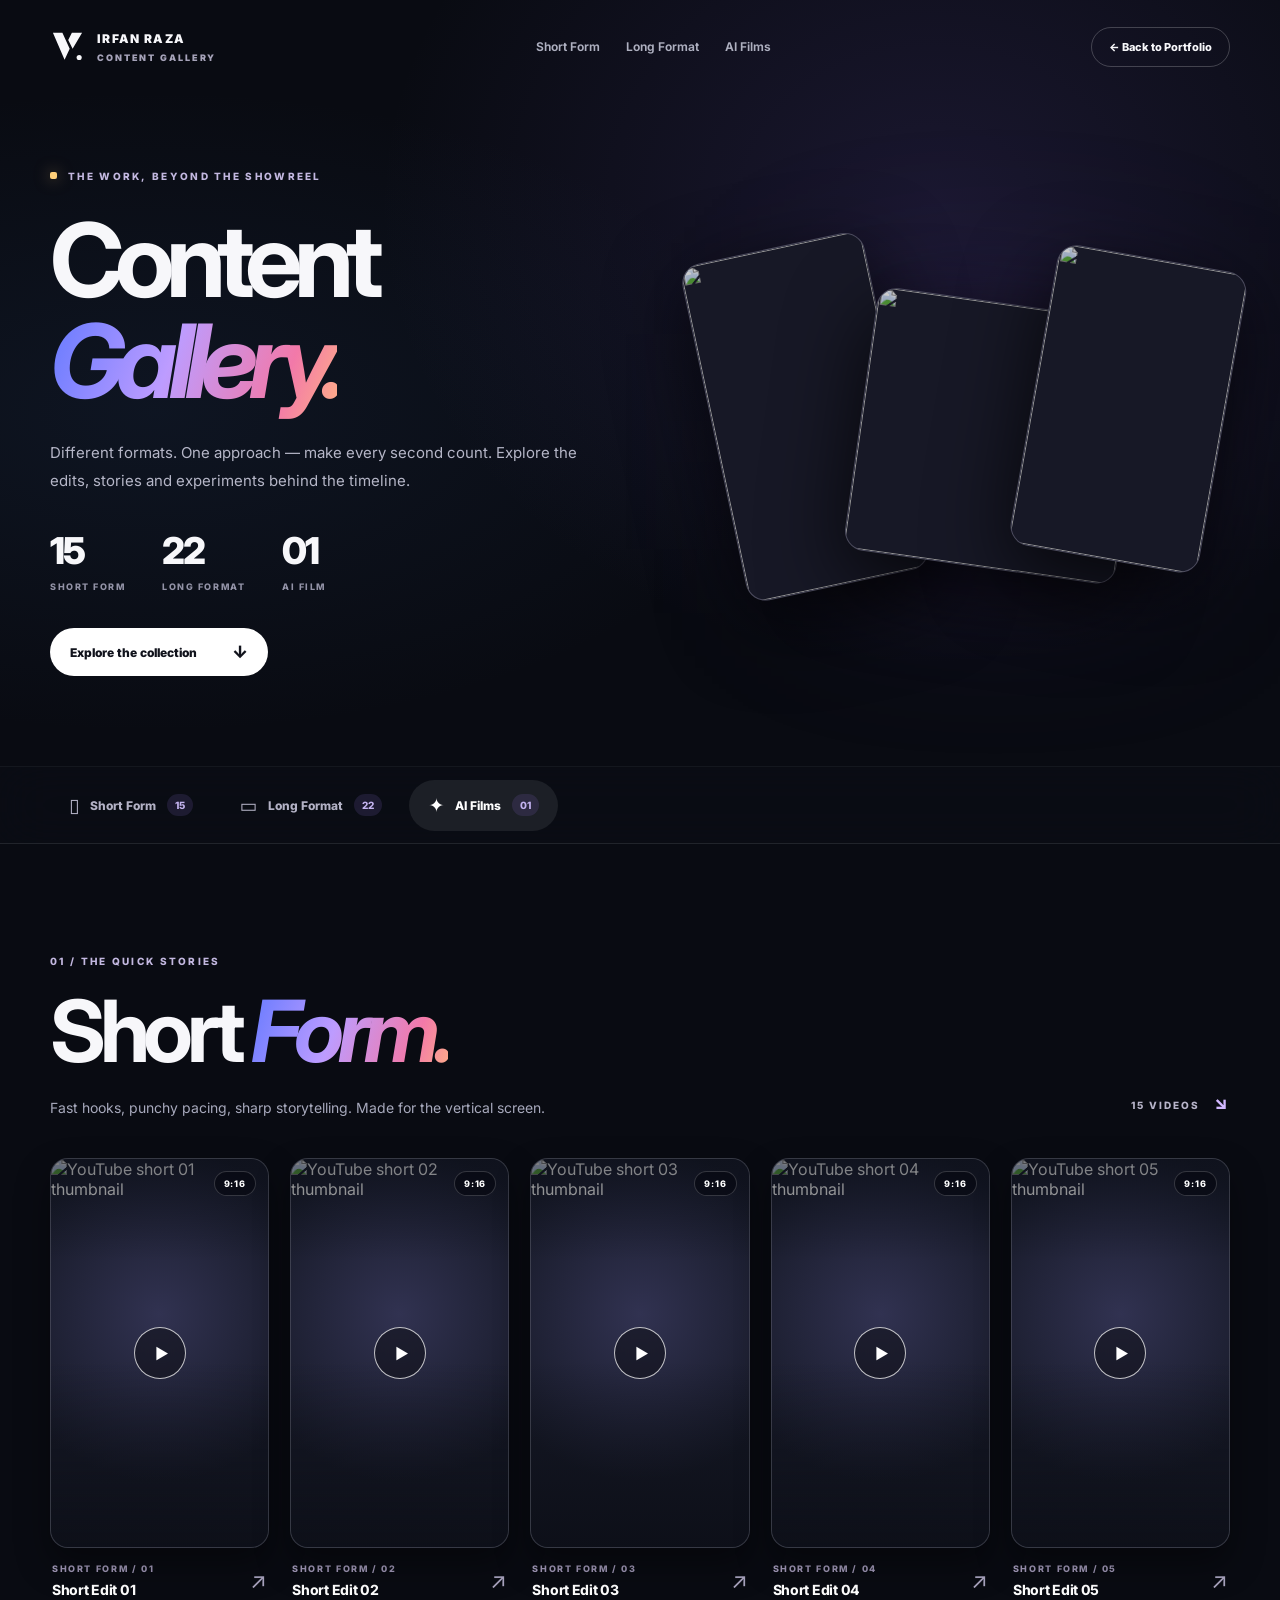
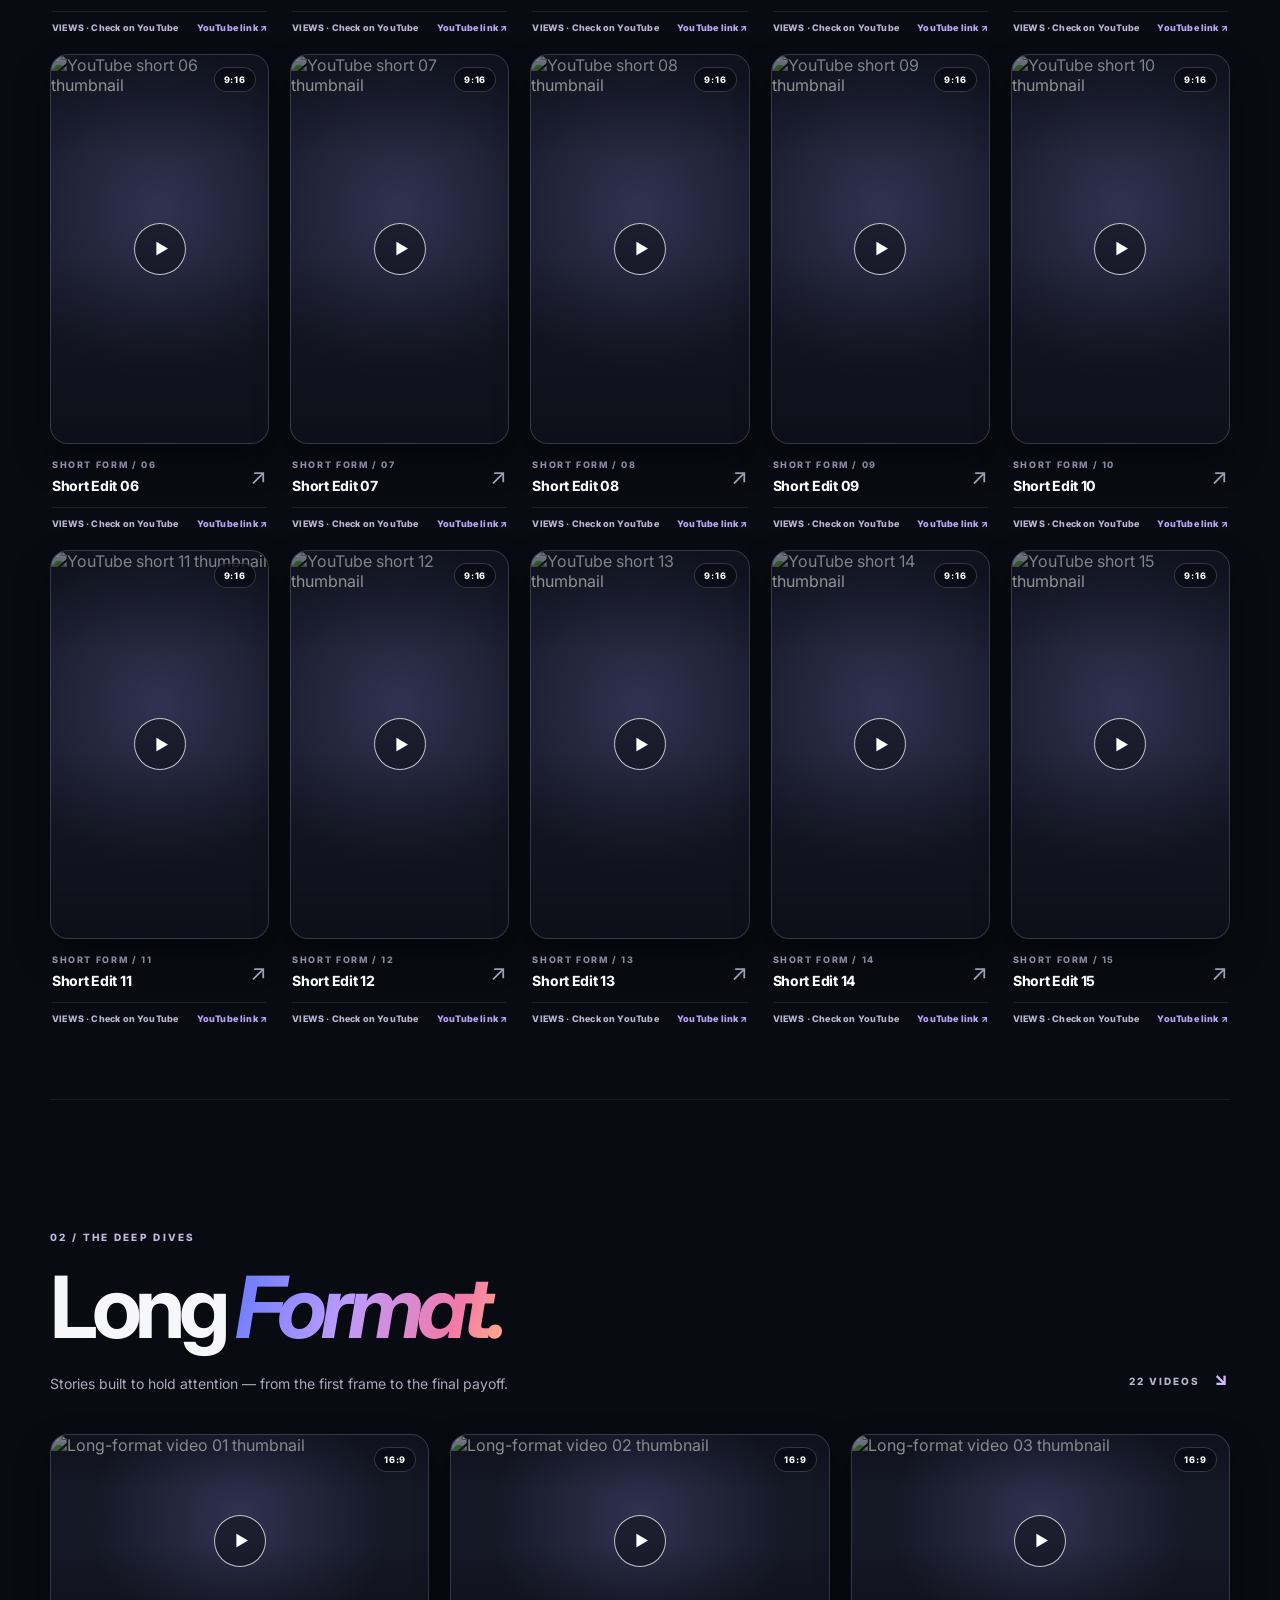
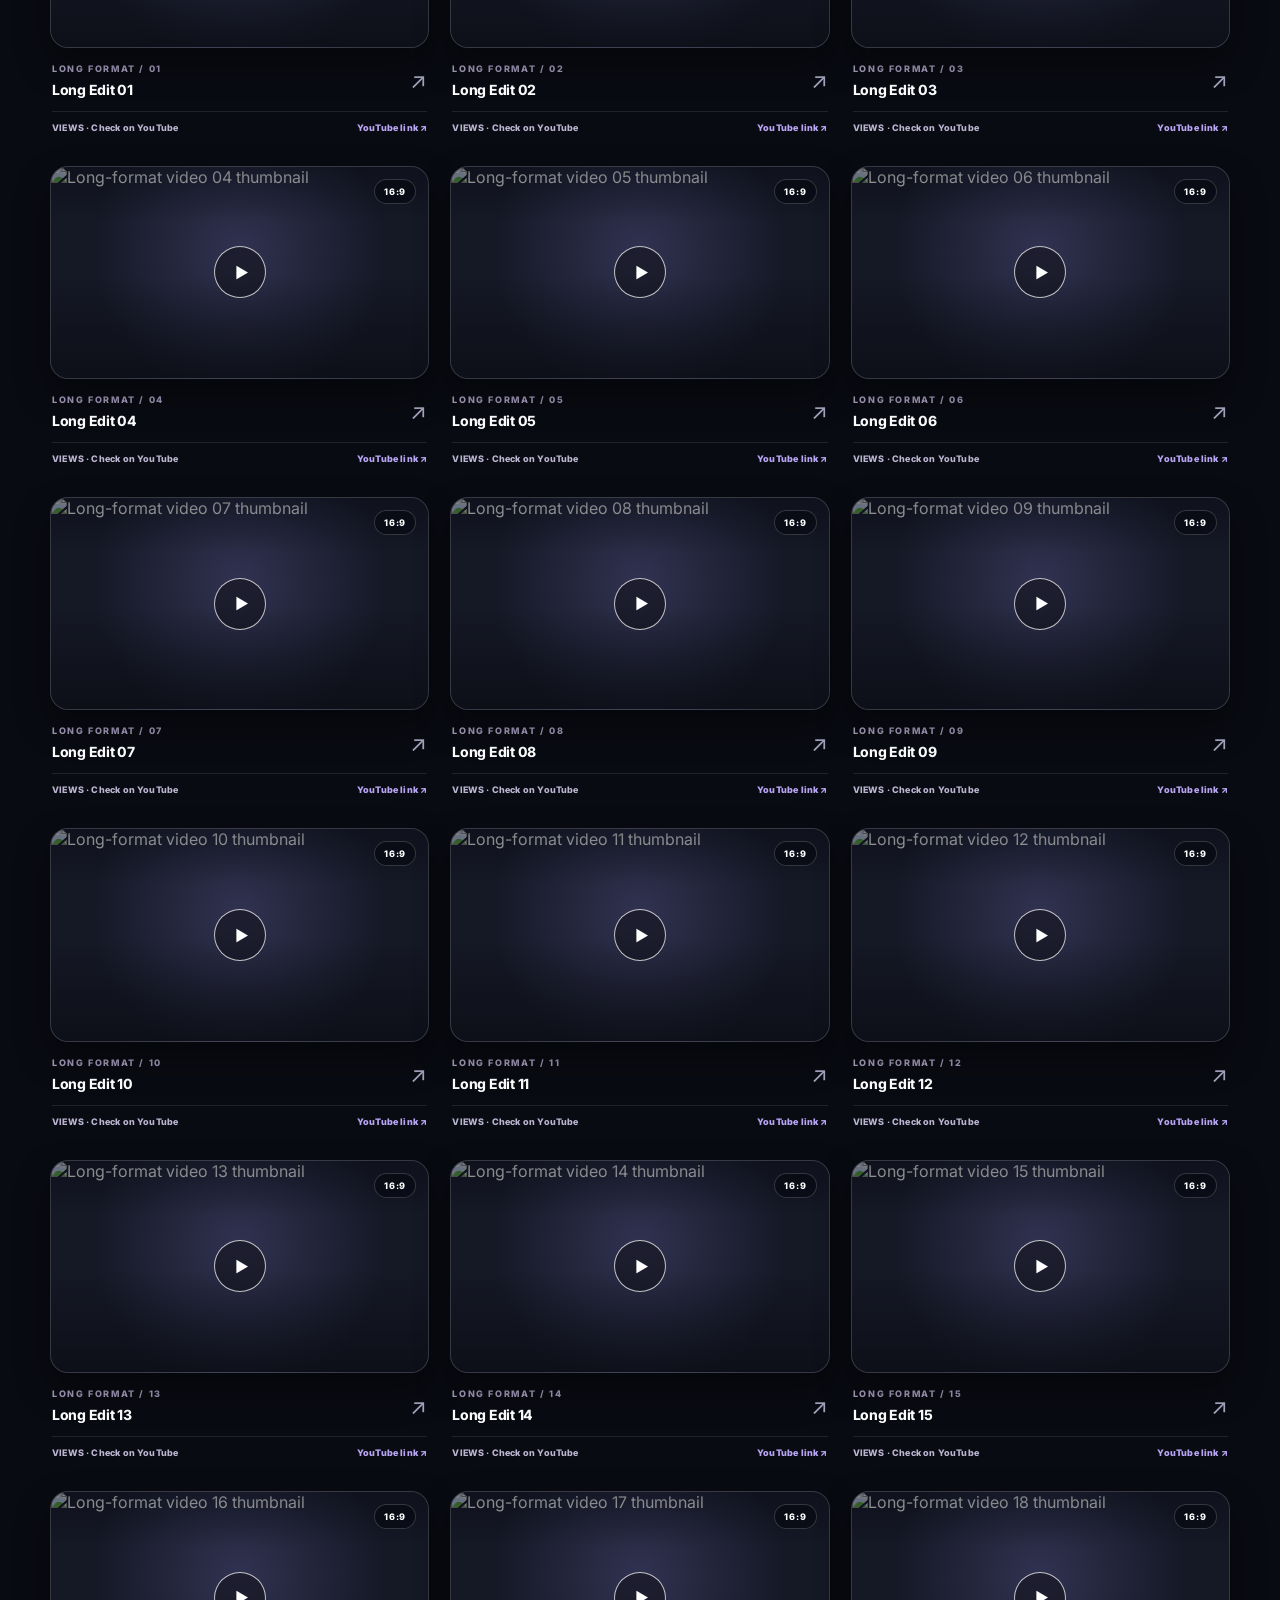
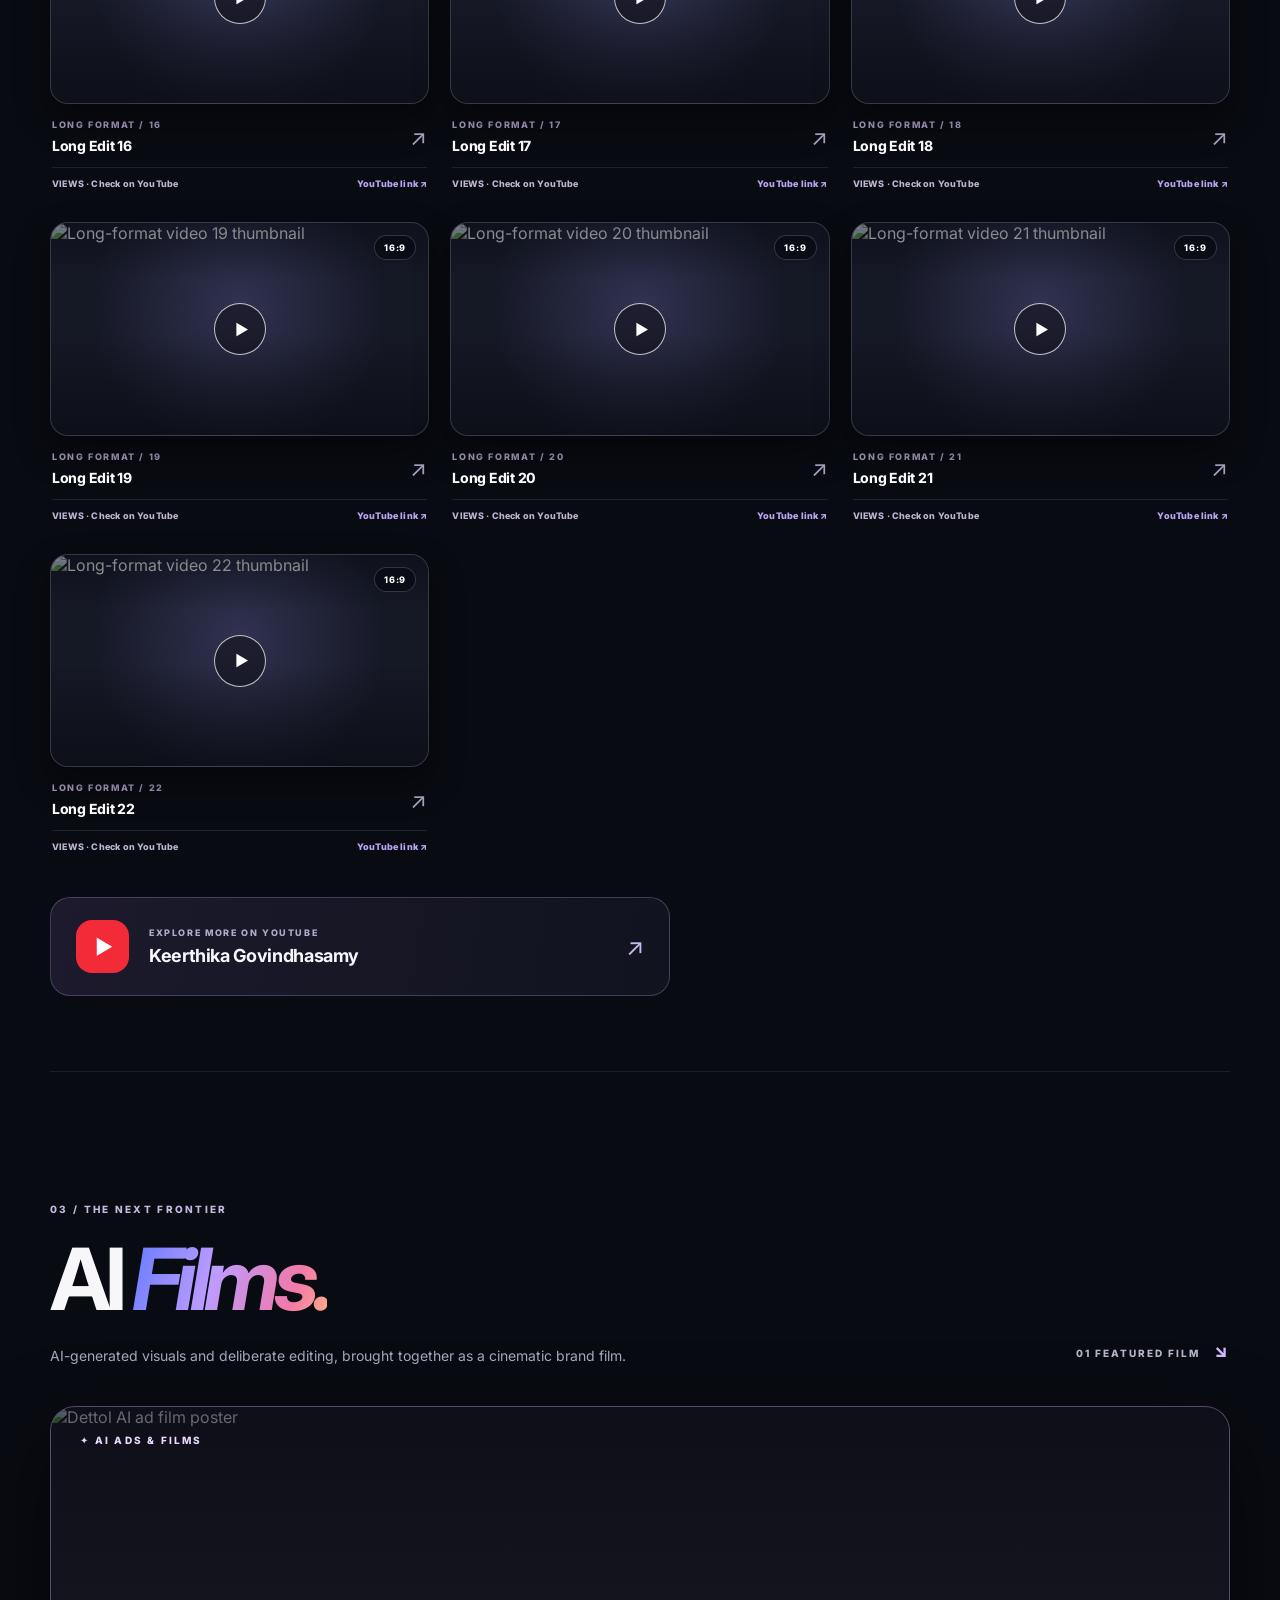
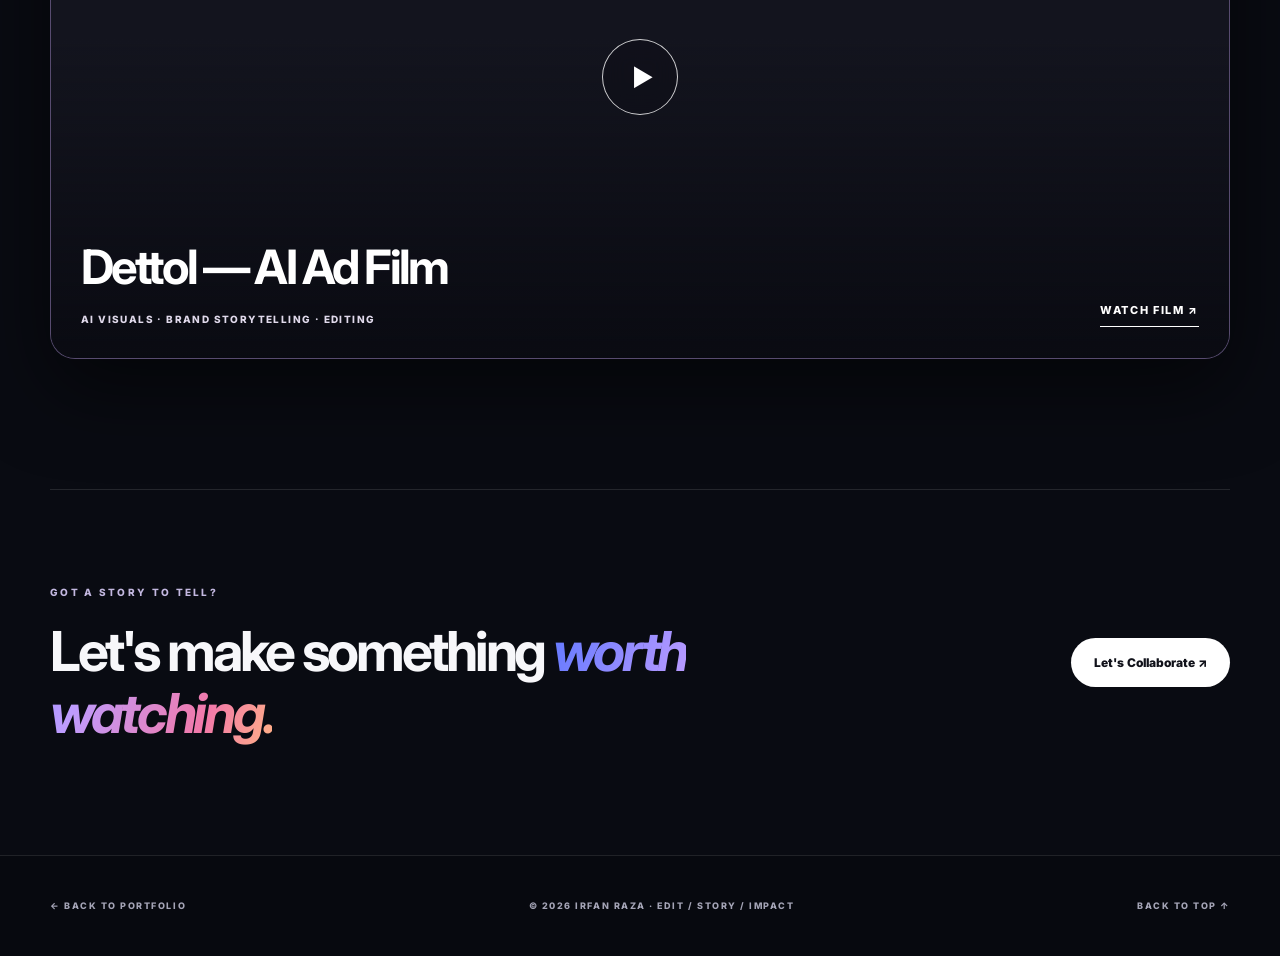
==== gallery.html @ 8b4704ce "Add files via upload" ====
<!DOCTYPE html>

<html lang="en">
<head>
<meta charset="utf-8"/>
<meta content="width=device-width, initial-scale=1" name="viewport"/>
<meta content="#090b12" name="theme-color"/>
<meta content="Irfan Raza content gallery: 15 short-form edits, 22 long-format videos and an AI ad film." name="description"/>
<meta content="Content Gallery | Irfan Raza" property="og:title"/>
<meta content="Explore short-form edits, long-format stories and AI films from Irfan Raza's portfolio." property="og:description"/>
<meta content="assets/images/social-preview.jpg" property="og:image"/>
<title>Content Gallery | Irfan Raza — Video Editor</title>
<link href="assets/images/favicon.svg" rel="icon" type="image/svg+xml"/>
<link href="https://fonts.googleapis.com" rel="preconnect"/>
<link crossorigin="" href="https://fonts.gstatic.com" rel="preconnect"/>
<link href="https://fonts.googleapis.com/css2?family=DM+Sans:wght@400;500;600;700&amp;family=Inter:wght@400;500;600;700;800;900&amp;display=swap" rel="stylesheet"/>
<link href="styles.css" rel="stylesheet"/>
<link href="gallery.css" rel="stylesheet"/>
<script defer="" src="gallery.js"></script>
<script defer="True" src="youtube-views.js"></script></head>
<body class="gallery-page">
<a class="skip-link" href="#short-form">Skip to videos</a>
<div aria-hidden="true" class="gallery-ambient"></div>
<header class="gallery-header wrap">
<a aria-label="Back to Irfan Raza homepage" class="gallery-brand" href="index.html">
<svg aria-label="Edit Story Impact logo" height="35" role="img" viewbox="0 0 48 48" width="35"><path d="M4 5h13l10 22-7 15L4 5Zm26 0h14L31 27l-6-12 5-10Z" fill="currentColor"></path><circle cx="40" cy="39" fill="currentColor" r="3.5"></circle></svg>
<span>IRFAN RAZA <small>CONTENT GALLERY</small></span>
</a>
<nav aria-label="Gallery navigation" class="gallery-header-nav"><a href="#short-form">Short Form</a><a href="#long-form">Long Format</a><a href="#ai-films-gallery">AI Films</a></nav>
<a class="gallery-back" href="index.html">← <span>Back to Portfolio</span></a>
</header>
<main>
<section aria-labelledby="gallery-title" class="gallery-hero wrap">
<div class="gallery-hero-copy">
<div class="gallery-eyebrow"><span></span> THE WORK, BEYOND THE SHOWREEL</div>
<h1 id="gallery-title">Content<br/><em>Gallery.</em></h1>
<p>Different formats. One approach — make every second count. Explore the edits, stories and experiments behind the timeline.</p>
<div aria-label="Gallery video counts" class="gallery-stats"><span><strong>15</strong><small>SHORT FORM</small></span><span><strong>22</strong><small>LONG FORMAT</small></span><span><strong>01</strong><small>AI FILM</small></span></div>
<a class="gallery-hero-cta" href="#short-form">Explore the collection <span>↓</span></a>
</div>
<div aria-hidden="true" class="gallery-hero-art">
<div class="gallery-art-card art-one"><img alt="" src="assets/images/chandrasekhar-preview.webp"/></div>
<div class="gallery-art-card art-two"><img alt="" src="assets/images/irfan-showreel.webp"/></div>
<div class="gallery-art-card art-three"><img alt="" src="assets/images/dettol-ai-ad.webp"/></div>
<div class="gallery-art-glow"></div>
</div>
</section>
<nav aria-label="Jump to gallery category" class="gallery-tabs"><div class="gallery-tabs-inner wrap">
<a href="#short-form"><span class="tab-symbol">▯</span> Short Form <small>15</small></a>
<a href="#long-form"><span class="tab-symbol">▭</span> Long Format <small>22</small></a>
<a href="#ai-films-gallery"><span class="tab-symbol">✦</span> AI Films <small>01</small></a>
</div></nav>
<section aria-labelledby="short-title" class="gallery-category wrap" id="short-form">
<div class="category-head"><div><span class="gallery-kicker">01 / THE QUICK STORIES</span><h2 id="short-title">Short <em>Form.</em></h2><p>Fast hooks, punchy pacing, sharp storytelling. Made for the vertical screen.</p></div><span class="category-counter">15 VIDEOS <span>↘</span></span></div>
<div class="short-grid"><article class="media-card short-card">
<button aria-label="Play short-form video 01" class="media-open" data-id="m8CQNYvjB_Q" data-kind="short" data-title="Short Form · 01" data-url="https://youtu.be/m8CQNYvjB_Q" type="button">
<span class="media-thumb"><img alt="YouTube short 01 thumbnail" decoding="async" loading="lazy" src="https://i.ytimg.com/vi/m8CQNYvjB_Q/hqdefault.jpg"/><span class="media-shade"></span><span aria-hidden="true" class="media-play">▶</span><span class="media-ratio">9:16</span></span>
<span class="media-meta"><span><small>SHORT FORM / 01</small><strong>Short Edit 01</strong></span><span aria-hidden="true" class="media-external">↗</span></span>
</button>
<div class="video-stats-row gallery-video-stats"><span class="video-views" data-view-id="m8CQNYvjB_Q">VIEWS · Check on YouTube</span><a class="video-original" href="https://youtu.be/m8CQNYvjB_Q" rel="noopener noreferrer" target="_blank">YouTube link ↗</a></div></article>
<article class="media-card short-card">
<button aria-label="Play short-form video 02" class="media-open" data-id="PG8WKKEPhNQ" data-kind="short" data-title="Short Form · 02" data-url="https://www.youtube.com/shorts/PG8WKKEPhNQ" type="button">
<span class="media-thumb"><img alt="YouTube short 02 thumbnail" decoding="async" loading="lazy" src="https://i.ytimg.com/vi/PG8WKKEPhNQ/hqdefault.jpg"/><span class="media-shade"></span><span aria-hidden="true" class="media-play">▶</span><span class="media-ratio">9:16</span></span>
<span class="media-meta"><span><small>SHORT FORM / 02</small><strong>Short Edit 02</strong></span><span aria-hidden="true" class="media-external">↗</span></span>
</button>
<div class="video-stats-row gallery-video-stats"><span class="video-views" data-view-id="PG8WKKEPhNQ">VIEWS · Check on YouTube</span><a class="video-original" href="https://www.youtube.com/shorts/PG8WKKEPhNQ" rel="noopener noreferrer" target="_blank">YouTube link ↗</a></div></article>
<article class="media-card short-card">
<button aria-label="Play short-form video 03" class="media-open" data-id="VMLtavG5mXU" data-kind="short" data-title="Short Form · 03" data-url="https://www.youtube.com/shorts/VMLtavG5mXU" type="button">
<span class="media-thumb"><img alt="YouTube short 03 thumbnail" decoding="async" loading="lazy" src="https://i.ytimg.com/vi/VMLtavG5mXU/hqdefault.jpg"/><span class="media-shade"></span><span aria-hidden="true" class="media-play">▶</span><span class="media-ratio">9:16</span></span>
<span class="media-meta"><span><small>SHORT FORM / 03</small><strong>Short Edit 03</strong></span><span aria-hidden="true" class="media-external">↗</span></span>
</button>
<div class="video-stats-row gallery-video-stats"><span class="video-views" data-view-id="VMLtavG5mXU">VIEWS · Check on YouTube</span><a class="video-original" href="https://www.youtube.com/shorts/VMLtavG5mXU" rel="noopener noreferrer" target="_blank">YouTube link ↗</a></div></article>
<article class="media-card short-card">
<button aria-label="Play short-form video 04" class="media-open" data-id="Mc6FhAX66EQ" data-kind="short" data-title="Short Form · 04" data-url="https://www.youtube.com/shorts/Mc6FhAX66EQ" type="button">
<span class="media-thumb"><img alt="YouTube short 04 thumbnail" decoding="async" loading="lazy" src="https://i.ytimg.com/vi/Mc6FhAX66EQ/hqdefault.jpg"/><span class="media-shade"></span><span aria-hidden="true" class="media-play">▶</span><span class="media-ratio">9:16</span></span>
<span class="media-meta"><span><small>SHORT FORM / 04</small><strong>Short Edit 04</strong></span><span aria-hidden="true" class="media-external">↗</span></span>
</button>
<div class="video-stats-row gallery-video-stats"><span class="video-views" data-view-id="Mc6FhAX66EQ">VIEWS · Check on YouTube</span><a class="video-original" href="https://www.youtube.com/shorts/Mc6FhAX66EQ" rel="noopener noreferrer" target="_blank">YouTube link ↗</a></div></article>
<article class="media-card short-card">
<button aria-label="Play short-form video 05" class="media-open" data-id="JnCwyD_KBHc" data-kind="short" data-title="Short Form · 05" data-url="https://www.youtube.com/shorts/JnCwyD_KBHc" type="button">
<span class="media-thumb"><img alt="YouTube short 05 thumbnail" decoding="async" loading="lazy" src="https://i.ytimg.com/vi/JnCwyD_KBHc/hqdefault.jpg"/><span class="media-shade"></span><span aria-hidden="true" class="media-play">▶</span><span class="media-ratio">9:16</span></span>
<span class="media-meta"><span><small>SHORT FORM / 05</small><strong>Short Edit 05</strong></span><span aria-hidden="true" class="media-external">↗</span></span>
</button>
<div class="video-stats-row gallery-video-stats"><span class="video-views" data-view-id="JnCwyD_KBHc">VIEWS · Check on YouTube</span><a class="video-original" href="https://www.youtube.com/shorts/JnCwyD_KBHc" rel="noopener noreferrer" target="_blank">YouTube link ↗</a></div></article>
<article class="media-card short-card">
<button aria-label="Play short-form video 06" class="media-open" data-id="C4DKtWh1edQ" data-kind="short" data-title="Short Form · 06" data-url="https://www.youtube.com/shorts/C4DKtWh1edQ" type="button">
<span class="media-thumb"><img alt="YouTube short 06 thumbnail" decoding="async" loading="lazy" src="https://i.ytimg.com/vi/C4DKtWh1edQ/hqdefault.jpg"/><span class="media-shade"></span><span aria-hidden="true" class="media-play">▶</span><span class="media-ratio">9:16</span></span>
<span class="media-meta"><span><small>SHORT FORM / 06</small><strong>Short Edit 06</strong></span><span aria-hidden="true" class="media-external">↗</span></span>
</button>
<div class="video-stats-row gallery-video-stats"><span class="video-views" data-view-id="C4DKtWh1edQ">VIEWS · Check on YouTube</span><a class="video-original" href="https://www.youtube.com/shorts/C4DKtWh1edQ" rel="noopener noreferrer" target="_blank">YouTube link ↗</a></div></article>
<article class="media-card short-card">
<button aria-label="Play short-form video 07" class="media-open" data-id="1LkAkyrdFvM" data-kind="short" data-title="Short Form · 07" data-url="https://www.youtube.com/shorts/1LkAkyrdFvM" type="button">
<span class="media-thumb"><img alt="YouTube short 07 thumbnail" decoding="async" loading="lazy" src="https://i.ytimg.com/vi/1LkAkyrdFvM/hqdefault.jpg"/><span class="media-shade"></span><span aria-hidden="true" class="media-play">▶</span><span class="media-ratio">9:16</span></span>
<span class="media-meta"><span><small>SHORT FORM / 07</small><strong>Short Edit 07</strong></span><span aria-hidden="true" class="media-external">↗</span></span>
</button>
<div class="video-stats-row gallery-video-stats"><span class="video-views" data-view-id="1LkAkyrdFvM">VIEWS · Check on YouTube</span><a class="video-original" href="https://www.youtube.com/shorts/1LkAkyrdFvM" rel="noopener noreferrer" target="_blank">YouTube link ↗</a></div></article>
<article class="media-card short-card">
<button aria-label="Play short-form video 08" class="media-open" data-id="_cpspMHOo2I" data-kind="short" data-title="Short Form · 08" data-url="https://www.youtube.com/shorts/_cpspMHOo2I" type="button">
<span class="media-thumb"><img alt="YouTube short 08 thumbnail" decoding="async" loading="lazy" src="https://i.ytimg.com/vi/_cpspMHOo2I/hqdefault.jpg"/><span class="media-shade"></span><span aria-hidden="true" class="media-play">▶</span><span class="media-ratio">9:16</span></span>
<span class="media-meta"><span><small>SHORT FORM / 08</small><strong>Short Edit 08</strong></span><span aria-hidden="true" class="media-external">↗</span></span>
</button>
<div class="video-stats-row gallery-video-stats"><span class="video-views" data-view-id="_cpspMHOo2I">VIEWS · Check on YouTube</span><a class="video-original" href="https://www.youtube.com/shorts/_cpspMHOo2I" rel="noopener noreferrer" target="_blank">YouTube link ↗</a></div></article>
<article class="media-card short-card">
<button aria-label="Play short-form video 09" class="media-open" data-id="OxNz9zCn9CA" data-kind="short" data-title="Short Form · 09" data-url="https://www.youtube.com/shorts/OxNz9zCn9CA" type="button">
<span class="media-thumb"><img alt="YouTube short 09 thumbnail" decoding="async" loading="lazy" src="https://i.ytimg.com/vi/OxNz9zCn9CA/hqdefault.jpg"/><span class="media-shade"></span><span aria-hidden="true" class="media-play">▶</span><span class="media-ratio">9:16</span></span>
<span class="media-meta"><span><small>SHORT FORM / 09</small><strong>Short Edit 09</strong></span><span aria-hidden="true" class="media-external">↗</span></span>
</button>
<div class="video-stats-row gallery-video-stats"><span class="video-views" data-view-id="OxNz9zCn9CA">VIEWS · Check on YouTube</span><a class="video-original" href="https://www.youtube.com/shorts/OxNz9zCn9CA" rel="noopener noreferrer" target="_blank">YouTube link ↗</a></div></article>
<article class="media-card short-card">
<button aria-label="Play short-form video 10" class="media-open" data-id="dFtq6QlcOJU" data-kind="short" data-title="Short Form · 10" data-url="https://www.youtube.com/shorts/dFtq6QlcOJU" type="button">
<span class="media-thumb"><img alt="YouTube short 10 thumbnail" decoding="async" loading="lazy" src="https://i.ytimg.com/vi/dFtq6QlcOJU/hqdefault.jpg"/><span class="media-shade"></span><span aria-hidden="true" class="media-play">▶</span><span class="media-ratio">9:16</span></span>
<span class="media-meta"><span><small>SHORT FORM / 10</small><strong>Short Edit 10</strong></span><span aria-hidden="true" class="media-external">↗</span></span>
</button>
<div class="video-stats-row gallery-video-stats"><span class="video-views" data-view-id="dFtq6QlcOJU">VIEWS · Check on YouTube</span><a class="video-original" href="https://www.youtube.com/shorts/dFtq6QlcOJU" rel="noopener noreferrer" target="_blank">YouTube link ↗</a></div></article>
<article class="media-card short-card">
<button aria-label="Play short-form video 11" class="media-open" data-id="WZdLW5rU0Ak" data-kind="short" data-title="Short Form · 11" data-url="https://www.youtube.com/shorts/WZdLW5rU0Ak" type="button">
<span class="media-thumb"><img alt="YouTube short 11 thumbnail" decoding="async" loading="lazy" src="https://i.ytimg.com/vi/WZdLW5rU0Ak/hqdefault.jpg"/><span class="media-shade"></span><span aria-hidden="true" class="media-play">▶</span><span class="media-ratio">9:16</span></span>
<span class="media-meta"><span><small>SHORT FORM / 11</small><strong>Short Edit 11</strong></span><span aria-hidden="true" class="media-external">↗</span></span>
</button>
<div class="video-stats-row gallery-video-stats"><span class="video-views" data-view-id="WZdLW5rU0Ak">VIEWS · Check on YouTube</span><a class="video-original" href="https://www.youtube.com/shorts/WZdLW5rU0Ak" rel="noopener noreferrer" target="_blank">YouTube link ↗</a></div></article>
<article class="media-card short-card">
<button aria-label="Play short-form video 12" class="media-open" data-id="moOnvPg2eQQ" data-kind="short" data-title="Short Form · 12" data-url="https://www.youtube.com/shorts/moOnvPg2eQQ" type="button">
<span class="media-thumb"><img alt="YouTube short 12 thumbnail" decoding="async" loading="lazy" src="https://i.ytimg.com/vi/moOnvPg2eQQ/hqdefault.jpg"/><span class="media-shade"></span><span aria-hidden="true" class="media-play">▶</span><span class="media-ratio">9:16</span></span>
<span class="media-meta"><span><small>SHORT FORM / 12</small><strong>Short Edit 12</strong></span><span aria-hidden="true" class="media-external">↗</span></span>
</button>
<div class="video-stats-row gallery-video-stats"><span class="video-views" data-view-id="moOnvPg2eQQ">VIEWS · Check on YouTube</span><a class="video-original" href="https://www.youtube.com/shorts/moOnvPg2eQQ" rel="noopener noreferrer" target="_blank">YouTube link ↗</a></div></article>
<article class="media-card short-card">
<button aria-label="Play short-form video 13" class="media-open" data-id="aRD-pvLzmlw" data-kind="short" data-title="Short Form · 13" data-url="https://www.youtube.com/shorts/aRD-pvLzmlw" type="button">
<span class="media-thumb"><img alt="YouTube short 13 thumbnail" decoding="async" loading="lazy" src="https://i.ytimg.com/vi/aRD-pvLzmlw/hqdefault.jpg"/><span class="media-shade"></span><span aria-hidden="true" class="media-play">▶</span><span class="media-ratio">9:16</span></span>
<span class="media-meta"><span><small>SHORT FORM / 13</small><strong>Short Edit 13</strong></span><span aria-hidden="true" class="media-external">↗</span></span>
</button>
<div class="video-stats-row gallery-video-stats"><span class="video-views" data-view-id="aRD-pvLzmlw">VIEWS · Check on YouTube</span><a class="video-original" href="https://www.youtube.com/shorts/aRD-pvLzmlw" rel="noopener noreferrer" target="_blank">YouTube link ↗</a></div></article>
<article class="media-card short-card">
<button aria-label="Play short-form video 14" class="media-open" data-id="UuYYLlczrHk" data-kind="short" data-title="Short Form · 14" data-url="https://www.youtube.com/shorts/UuYYLlczrHk" type="button">
<span class="media-thumb"><img alt="YouTube short 14 thumbnail" decoding="async" loading="lazy" src="https://i.ytimg.com/vi/UuYYLlczrHk/hqdefault.jpg"/><span class="media-shade"></span><span aria-hidden="true" class="media-play">▶</span><span class="media-ratio">9:16</span></span>
<span class="media-meta"><span><small>SHORT FORM / 14</small><strong>Short Edit 14</strong></span><span aria-hidden="true" class="media-external">↗</span></span>
</button>
<div class="video-stats-row gallery-video-stats"><span class="video-views" data-view-id="UuYYLlczrHk">VIEWS · Check on YouTube</span><a class="video-original" href="https://www.youtube.com/shorts/UuYYLlczrHk" rel="noopener noreferrer" target="_blank">YouTube link ↗</a></div></article>
<article class="media-card short-card">
<button aria-label="Play short-form video 15" class="media-open" data-id="NADLANsb6GA" data-kind="short" data-title="Short Form · 15" data-url="https://www.youtube.com/shorts/NADLANsb6GA" type="button">
<span class="media-thumb"><img alt="YouTube short 15 thumbnail" decoding="async" loading="lazy" src="https://i.ytimg.com/vi/NADLANsb6GA/hqdefault.jpg"/><span class="media-shade"></span><span aria-hidden="true" class="media-play">▶</span><span class="media-ratio">9:16</span></span>
<span class="media-meta"><span><small>SHORT FORM / 15</small><strong>Short Edit 15</strong></span><span aria-hidden="true" class="media-external">↗</span></span>
</button>
<div class="video-stats-row gallery-video-stats"><span class="video-views" data-view-id="NADLANsb6GA">VIEWS · Check on YouTube</span><a class="video-original" href="https://www.youtube.com/shorts/NADLANsb6GA" rel="noopener noreferrer" target="_blank">YouTube link ↗</a></div></article></div>
</section>
<section aria-labelledby="long-title" class="gallery-category wrap long-category" id="long-form">
<div class="category-head"><div><span class="gallery-kicker">02 / THE DEEP DIVES</span><h2 id="long-title">Long <em>Format.</em></h2><p>Stories built to hold attention — from the first frame to the final payoff.</p></div><span class="category-counter">22 VIDEOS <span>↘</span></span></div>
<div class="long-grid"><article class="media-card long-card">
<button aria-label="Play long-format video 01" class="media-open" data-id="XsXN_KSTZUE" data-kind="long" data-title="Long Format · 01" data-url="https://youtu.be/XsXN_KSTZUE" type="button">
<span class="media-thumb"><img alt="Long-format video 01 thumbnail" decoding="async" loading="lazy" src="https://i.ytimg.com/vi/XsXN_KSTZUE/hqdefault.jpg"/><span class="media-shade"></span><span aria-hidden="true" class="media-play">▶</span><span class="media-ratio">16:9</span></span>
<span class="media-meta"><span><small>LONG FORMAT / 01</small><strong>Long Edit 01</strong></span><span aria-hidden="true" class="media-external">↗</span></span>
</button>
<div class="video-stats-row gallery-video-stats"><span class="video-views" data-view-id="XsXN_KSTZUE">VIEWS · Check on YouTube</span><a class="video-original" href="https://youtu.be/XsXN_KSTZUE" rel="noopener noreferrer" target="_blank">YouTube link ↗</a></div></article>
<article class="media-card long-card">
<button aria-label="Play long-format video 02" class="media-open" data-id="PtGxCyKWoyc" data-kind="long" data-title="Long Format · 02" data-url="https://youtu.be/PtGxCyKWoyc" type="button">
<span class="media-thumb"><img alt="Long-format video 02 thumbnail" decoding="async" loading="lazy" src="https://i.ytimg.com/vi/PtGxCyKWoyc/hqdefault.jpg"/><span class="media-shade"></span><span aria-hidden="true" class="media-play">▶</span><span class="media-ratio">16:9</span></span>
<span class="media-meta"><span><small>LONG FORMAT / 02</small><strong>Long Edit 02</strong></span><span aria-hidden="true" class="media-external">↗</span></span>
</button>
<div class="video-stats-row gallery-video-stats"><span class="video-views" data-view-id="PtGxCyKWoyc">VIEWS · Check on YouTube</span><a class="video-original" href="https://youtu.be/PtGxCyKWoyc" rel="noopener noreferrer" target="_blank">YouTube link ↗</a></div></article>
<article class="media-card long-card">
<button aria-label="Play long-format video 03" class="media-open" data-id="jSwI1sLjiNo" data-kind="long" data-title="Long Format · 03" data-url="https://youtu.be/jSwI1sLjiNo" type="button">
<span class="media-thumb"><img alt="Long-format video 03 thumbnail" decoding="async" loading="lazy" src="https://i.ytimg.com/vi/jSwI1sLjiNo/hqdefault.jpg"/><span class="media-shade"></span><span aria-hidden="true" class="media-play">▶</span><span class="media-ratio">16:9</span></span>
<span class="media-meta"><span><small>LONG FORMAT / 03</small><strong>Long Edit 03</strong></span><span aria-hidden="true" class="media-external">↗</span></span>
</button>
<div class="video-stats-row gallery-video-stats"><span class="video-views" data-view-id="jSwI1sLjiNo">VIEWS · Check on YouTube</span><a class="video-original" href="https://youtu.be/jSwI1sLjiNo" rel="noopener noreferrer" target="_blank">YouTube link ↗</a></div></article>
<article class="media-card long-card">
<button aria-label="Play long-format video 04" class="media-open" data-id="rPrJmcNbTEM" data-kind="long" data-title="Long Format · 04" data-url="https://youtu.be/rPrJmcNbTEM" type="button">
<span class="media-thumb"><img alt="Long-format video 04 thumbnail" decoding="async" loading="lazy" src="https://i.ytimg.com/vi/rPrJmcNbTEM/hqdefault.jpg"/><span class="media-shade"></span><span aria-hidden="true" class="media-play">▶</span><span class="media-ratio">16:9</span></span>
<span class="media-meta"><span><small>LONG FORMAT / 04</small><strong>Long Edit 04</strong></span><span aria-hidden="true" class="media-external">↗</span></span>
</button>
<div class="video-stats-row gallery-video-stats"><span class="video-views" data-view-id="rPrJmcNbTEM">VIEWS · Check on YouTube</span><a class="video-original" href="https://youtu.be/rPrJmcNbTEM" rel="noopener noreferrer" target="_blank">YouTube link ↗</a></div></article>
<article class="media-card long-card">
<button aria-label="Play long-format video 05" class="media-open" data-id="yKVrPG0KDGw" data-kind="long" data-title="Long Format · 05" data-url="https://youtu.be/yKVrPG0KDGw" type="button">
<span class="media-thumb"><img alt="Long-format video 05 thumbnail" decoding="async" loading="lazy" src="https://i.ytimg.com/vi/yKVrPG0KDGw/hqdefault.jpg"/><span class="media-shade"></span><span aria-hidden="true" class="media-play">▶</span><span class="media-ratio">16:9</span></span>
<span class="media-meta"><span><small>LONG FORMAT / 05</small><strong>Long Edit 05</strong></span><span aria-hidden="true" class="media-external">↗</span></span>
</button>
<div class="video-stats-row gallery-video-stats"><span class="video-views" data-view-id="yKVrPG0KDGw">VIEWS · Check on YouTube</span><a class="video-original" href="https://youtu.be/yKVrPG0KDGw" rel="noopener noreferrer" target="_blank">YouTube link ↗</a></div></article>
<article class="media-card long-card">
<button aria-label="Play long-format video 06" class="media-open" data-id="gahXQxj15J0" data-kind="long" data-title="Long Format · 06" data-url="https://youtu.be/gahXQxj15J0" type="button">
<span class="media-thumb"><img alt="Long-format video 06 thumbnail" decoding="async" loading="lazy" src="https://i.ytimg.com/vi/gahXQxj15J0/hqdefault.jpg"/><span class="media-shade"></span><span aria-hidden="true" class="media-play">▶</span><span class="media-ratio">16:9</span></span>
<span class="media-meta"><span><small>LONG FORMAT / 06</small><strong>Long Edit 06</strong></span><span aria-hidden="true" class="media-external">↗</span></span>
</button>
<div class="video-stats-row gallery-video-stats"><span class="video-views" data-view-id="gahXQxj15J0">VIEWS · Check on YouTube</span><a class="video-original" href="https://youtu.be/gahXQxj15J0" rel="noopener noreferrer" target="_blank">YouTube link ↗</a></div></article>
<article class="media-card long-card">
<button aria-label="Play long-format video 07" class="media-open" data-id="EG3IRKcneBY" data-kind="long" data-title="Long Format · 07" data-url="https://youtu.be/EG3IRKcneBY" type="button">
<span class="media-thumb"><img alt="Long-format video 07 thumbnail" decoding="async" loading="lazy" src="https://i.ytimg.com/vi/EG3IRKcneBY/hqdefault.jpg"/><span class="media-shade"></span><span aria-hidden="true" class="media-play">▶</span><span class="media-ratio">16:9</span></span>
<span class="media-meta"><span><small>LONG FORMAT / 07</small><strong>Long Edit 07</strong></span><span aria-hidden="true" class="media-external">↗</span></span>
</button>
<div class="video-stats-row gallery-video-stats"><span class="video-views" data-view-id="EG3IRKcneBY">VIEWS · Check on YouTube</span><a class="video-original" href="https://youtu.be/EG3IRKcneBY" rel="noopener noreferrer" target="_blank">YouTube link ↗</a></div></article>
<article class="media-card long-card">
<button aria-label="Play long-format video 08" class="media-open" data-id="FGzgZiNWUQ0" data-kind="long" data-title="Long Format · 08" data-url="https://youtu.be/FGzgZiNWUQ0" type="button">
<span class="media-thumb"><img alt="Long-format video 08 thumbnail" decoding="async" loading="lazy" src="https://i.ytimg.com/vi/FGzgZiNWUQ0/hqdefault.jpg"/><span class="media-shade"></span><span aria-hidden="true" class="media-play">▶</span><span class="media-ratio">16:9</span></span>
<span class="media-meta"><span><small>LONG FORMAT / 08</small><strong>Long Edit 08</strong></span><span aria-hidden="true" class="media-external">↗</span></span>
</button>
<div class="video-stats-row gallery-video-stats"><span class="video-views" data-view-id="FGzgZiNWUQ0">VIEWS · Check on YouTube</span><a class="video-original" href="https://youtu.be/FGzgZiNWUQ0" rel="noopener noreferrer" target="_blank">YouTube link ↗</a></div></article>
<article class="media-card long-card">
<button aria-label="Play long-format video 09" class="media-open" data-id="BdfB0S0BeVU" data-kind="long" data-title="Long Format · 09" data-url="https://youtu.be/BdfB0S0BeVU" type="button">
<span class="media-thumb"><img alt="Long-format video 09 thumbnail" decoding="async" loading="lazy" src="https://i.ytimg.com/vi/BdfB0S0BeVU/hqdefault.jpg"/><span class="media-shade"></span><span aria-hidden="true" class="media-play">▶</span><span class="media-ratio">16:9</span></span>
<span class="media-meta"><span><small>LONG FORMAT / 09</small><strong>Long Edit 09</strong></span><span aria-hidden="true" class="media-external">↗</span></span>
</button>
<div class="video-stats-row gallery-video-stats"><span class="video-views" data-view-id="BdfB0S0BeVU">VIEWS · Check on YouTube</span><a class="video-original" href="https://youtu.be/BdfB0S0BeVU" rel="noopener noreferrer" target="_blank">YouTube link ↗</a></div></article>
<article class="media-card long-card">
<button aria-label="Play long-format video 10" class="media-open" data-id="SD7wUD7LDj4" data-kind="long" data-title="Long Format · 10" data-url="https://youtu.be/SD7wUD7LDj4" type="button">
<span class="media-thumb"><img alt="Long-format video 10 thumbnail" decoding="async" loading="lazy" src="https://i.ytimg.com/vi/SD7wUD7LDj4/hqdefault.jpg"/><span class="media-shade"></span><span aria-hidden="true" class="media-play">▶</span><span class="media-ratio">16:9</span></span>
<span class="media-meta"><span><small>LONG FORMAT / 10</small><strong>Long Edit 10</strong></span><span aria-hidden="true" class="media-external">↗</span></span>
</button>
<div class="video-stats-row gallery-video-stats"><span class="video-views" data-view-id="SD7wUD7LDj4">VIEWS · Check on YouTube</span><a class="video-original" href="https://youtu.be/SD7wUD7LDj4" rel="noopener noreferrer" target="_blank">YouTube link ↗</a></div></article>
<article class="media-card long-card">
<button aria-label="Play long-format video 11" class="media-open" data-id="liBGgbLym3s" data-kind="long" data-title="Long Format · 11" data-url="https://youtu.be/liBGgbLym3s" type="button">
<span class="media-thumb"><img alt="Long-format video 11 thumbnail" decoding="async" loading="lazy" src="https://i.ytimg.com/vi/liBGgbLym3s/hqdefault.jpg"/><span class="media-shade"></span><span aria-hidden="true" class="media-play">▶</span><span class="media-ratio">16:9</span></span>
<span class="media-meta"><span><small>LONG FORMAT / 11</small><strong>Long Edit 11</strong></span><span aria-hidden="true" class="media-external">↗</span></span>
</button>
<div class="video-stats-row gallery-video-stats"><span class="video-views" data-view-id="liBGgbLym3s">VIEWS · Check on YouTube</span><a class="video-original" href="https://youtu.be/liBGgbLym3s" rel="noopener noreferrer" target="_blank">YouTube link ↗</a></div></article>
<article class="media-card long-card">
<button aria-label="Play long-format video 12" class="media-open" data-id="abVpswkdsSY" data-kind="long" data-title="Long Format · 12" data-url="https://youtu.be/abVpswkdsSY" type="button">
<span class="media-thumb"><img alt="Long-format video 12 thumbnail" decoding="async" loading="lazy" src="https://i.ytimg.com/vi/abVpswkdsSY/hqdefault.jpg"/><span class="media-shade"></span><span aria-hidden="true" class="media-play">▶</span><span class="media-ratio">16:9</span></span>
<span class="media-meta"><span><small>LONG FORMAT / 12</small><strong>Long Edit 12</strong></span><span aria-hidden="true" class="media-external">↗</span></span>
</button>
<div class="video-stats-row gallery-video-stats"><span class="video-views" data-view-id="abVpswkdsSY">VIEWS · Check on YouTube</span><a class="video-original" href="https://youtu.be/abVpswkdsSY" rel="noopener noreferrer" target="_blank">YouTube link ↗</a></div></article>
<article class="media-card long-card">
<button aria-label="Play long-format video 13" class="media-open" data-id="OkBHqjN6rRM" data-kind="long" data-title="Long Format · 13" data-url="https://youtu.be/OkBHqjN6rRM" type="button">
<span class="media-thumb"><img alt="Long-format video 13 thumbnail" decoding="async" loading="lazy" src="https://i.ytimg.com/vi/OkBHqjN6rRM/hqdefault.jpg"/><span class="media-shade"></span><span aria-hidden="true" class="media-play">▶</span><span class="media-ratio">16:9</span></span>
<span class="media-meta"><span><small>LONG FORMAT / 13</small><strong>Long Edit 13</strong></span><span aria-hidden="true" class="media-external">↗</span></span>
</button>
<div class="video-stats-row gallery-video-stats"><span class="video-views" data-view-id="OkBHqjN6rRM">VIEWS · Check on YouTube</span><a class="video-original" href="https://youtu.be/OkBHqjN6rRM" rel="noopener noreferrer" target="_blank">YouTube link ↗</a></div></article>
<article class="media-card long-card">
<button aria-label="Play long-format video 14" class="media-open" data-id="1-fAV4KTVmg" data-kind="long" data-title="Long Format · 14" data-url="https://youtu.be/1-fAV4KTVmg" type="button">
<span class="media-thumb"><img alt="Long-format video 14 thumbnail" decoding="async" loading="lazy" src="https://i.ytimg.com/vi/1-fAV4KTVmg/hqdefault.jpg"/><span class="media-shade"></span><span aria-hidden="true" class="media-play">▶</span><span class="media-ratio">16:9</span></span>
<span class="media-meta"><span><small>LONG FORMAT / 14</small><strong>Long Edit 14</strong></span><span aria-hidden="true" class="media-external">↗</span></span>
</button>
<div class="video-stats-row gallery-video-stats"><span class="video-views" data-view-id="1-fAV4KTVmg">VIEWS · Check on YouTube</span><a class="video-original" href="https://youtu.be/1-fAV4KTVmg" rel="noopener noreferrer" target="_blank">YouTube link ↗</a></div></article>
<article class="media-card long-card">
<button aria-label="Play long-format video 15" class="media-open" data-id="pBv2bnPbAkQ" data-kind="long" data-title="Long Format · 15" data-url="https://youtu.be/pBv2bnPbAkQ" type="button">
<span class="media-thumb"><img alt="Long-format video 15 thumbnail" decoding="async" loading="lazy" src="https://i.ytimg.com/vi/pBv2bnPbAkQ/hqdefault.jpg"/><span class="media-shade"></span><span aria-hidden="true" class="media-play">▶</span><span class="media-ratio">16:9</span></span>
<span class="media-meta"><span><small>LONG FORMAT / 15</small><strong>Long Edit 15</strong></span><span aria-hidden="true" class="media-external">↗</span></span>
</button>
<div class="video-stats-row gallery-video-stats"><span class="video-views" data-view-id="pBv2bnPbAkQ">VIEWS · Check on YouTube</span><a class="video-original" href="https://youtu.be/pBv2bnPbAkQ" rel="noopener noreferrer" target="_blank">YouTube link ↗</a></div></article>
<article class="media-card long-card">
<button aria-label="Play long-format video 16" class="media-open" data-id="jv030EMj5HY" data-kind="long" data-title="Long Format · 16" data-url="https://youtu.be/jv030EMj5HY" type="button">
<span class="media-thumb"><img alt="Long-format video 16 thumbnail" decoding="async" loading="lazy" src="https://i.ytimg.com/vi/jv030EMj5HY/hqdefault.jpg"/><span class="media-shade"></span><span aria-hidden="true" class="media-play">▶</span><span class="media-ratio">16:9</span></span>
<span class="media-meta"><span><small>LONG FORMAT / 16</small><strong>Long Edit 16</strong></span><span aria-hidden="true" class="media-external">↗</span></span>
</button>
<div class="video-stats-row gallery-video-stats"><span class="video-views" data-view-id="jv030EMj5HY">VIEWS · Check on YouTube</span><a class="video-original" href="https://youtu.be/jv030EMj5HY" rel="noopener noreferrer" target="_blank">YouTube link ↗</a></div></article>
<article class="media-card long-card">
<button aria-label="Play long-format video 17" class="media-open" data-id="W4i_ItCMOW4" data-kind="long" data-title="Long Format · 17" data-url="https://youtu.be/W4i_ItCMOW4" type="button">
<span class="media-thumb"><img alt="Long-format video 17 thumbnail" decoding="async" loading="lazy" src="https://i.ytimg.com/vi/W4i_ItCMOW4/hqdefault.jpg"/><span class="media-shade"></span><span aria-hidden="true" class="media-play">▶</span><span class="media-ratio">16:9</span></span>
<span class="media-meta"><span><small>LONG FORMAT / 17</small><strong>Long Edit 17</strong></span><span aria-hidden="true" class="media-external">↗</span></span>
</button>
<div class="video-stats-row gallery-video-stats"><span class="video-views" data-view-id="W4i_ItCMOW4">VIEWS · Check on YouTube</span><a class="video-original" href="https://youtu.be/W4i_ItCMOW4" rel="noopener noreferrer" target="_blank">YouTube link ↗</a></div></article>
<article class="media-card long-card">
<button aria-label="Play long-format video 18" class="media-open" data-id="pWtRfuCOuJ8" data-kind="long" data-title="Long Format · 18" data-url="https://youtu.be/pWtRfuCOuJ8" type="button">
<span class="media-thumb"><img alt="Long-format video 18 thumbnail" decoding="async" loading="lazy" src="https://i.ytimg.com/vi/pWtRfuCOuJ8/hqdefault.jpg"/><span class="media-shade"></span><span aria-hidden="true" class="media-play">▶</span><span class="media-ratio">16:9</span></span>
<span class="media-meta"><span><small>LONG FORMAT / 18</small><strong>Long Edit 18</strong></span><span aria-hidden="true" class="media-external">↗</span></span>
</button>
<div class="video-stats-row gallery-video-stats"><span class="video-views" data-view-id="pWtRfuCOuJ8">VIEWS · Check on YouTube</span><a class="video-original" href="https://youtu.be/pWtRfuCOuJ8" rel="noopener noreferrer" target="_blank">YouTube link ↗</a></div></article>
<article class="media-card long-card">
<button aria-label="Play long-format video 19" class="media-open" data-id="hZdMTHQ2Ki4" data-kind="long" data-title="Long Format · 19" data-url="https://youtu.be/hZdMTHQ2Ki4" type="button">
<span class="media-thumb"><img alt="Long-format video 19 thumbnail" decoding="async" loading="lazy" src="https://i.ytimg.com/vi/hZdMTHQ2Ki4/hqdefault.jpg"/><span class="media-shade"></span><span aria-hidden="true" class="media-play">▶</span><span class="media-ratio">16:9</span></span>
<span class="media-meta"><span><small>LONG FORMAT / 19</small><strong>Long Edit 19</strong></span><span aria-hidden="true" class="media-external">↗</span></span>
</button>
<div class="video-stats-row gallery-video-stats"><span class="video-views" data-view-id="hZdMTHQ2Ki4">VIEWS · Check on YouTube</span><a class="video-original" href="https://youtu.be/hZdMTHQ2Ki4" rel="noopener noreferrer" target="_blank">YouTube link ↗</a></div></article>
<article class="media-card long-card">
<button aria-label="Play long-format video 20" class="media-open" data-id="q62EvhFHC58" data-kind="long" data-title="Long Format · 20" data-url="https://youtu.be/q62EvhFHC58" type="button">
<span class="media-thumb"><img alt="Long-format video 20 thumbnail" decoding="async" loading="lazy" src="https://i.ytimg.com/vi/q62EvhFHC58/hqdefault.jpg"/><span class="media-shade"></span><span aria-hidden="true" class="media-play">▶</span><span class="media-ratio">16:9</span></span>
<span class="media-meta"><span><small>LONG FORMAT / 20</small><strong>Long Edit 20</strong></span><span aria-hidden="true" class="media-external">↗</span></span>
</button>
<div class="video-stats-row gallery-video-stats"><span class="video-views" data-view-id="q62EvhFHC58">VIEWS · Check on YouTube</span><a class="video-original" href="https://youtu.be/q62EvhFHC58" rel="noopener noreferrer" target="_blank">YouTube link ↗</a></div></article>
<article class="media-card long-card">
<button aria-label="Play long-format video 21" class="media-open" data-id="rRLf6JH_fR4" data-kind="long" data-title="Long Format · 21" data-url="https://youtu.be/rRLf6JH_fR4" type="button">
<span class="media-thumb"><img alt="Long-format video 21 thumbnail" decoding="async" loading="lazy" src="https://i.ytimg.com/vi/rRLf6JH_fR4/hqdefault.jpg"/><span class="media-shade"></span><span aria-hidden="true" class="media-play">▶</span><span class="media-ratio">16:9</span></span>
<span class="media-meta"><span><small>LONG FORMAT / 21</small><strong>Long Edit 21</strong></span><span aria-hidden="true" class="media-external">↗</span></span>
</button>
<div class="video-stats-row gallery-video-stats"><span class="video-views" data-view-id="rRLf6JH_fR4">VIEWS · Check on YouTube</span><a class="video-original" href="https://youtu.be/rRLf6JH_fR4" rel="noopener noreferrer" target="_blank">YouTube link ↗</a></div></article>
<article class="media-card long-card">
<button aria-label="Play long-format video 22" class="media-open" data-id="KBtUl9Sw_gE" data-kind="long" data-title="Long Format · 22" data-url="https://youtu.be/KBtUl9Sw_gE" type="button">
<span class="media-thumb"><img alt="Long-format video 22 thumbnail" decoding="async" loading="lazy" src="https://i.ytimg.com/vi/KBtUl9Sw_gE/hqdefault.jpg"/><span class="media-shade"></span><span aria-hidden="true" class="media-play">▶</span><span class="media-ratio">16:9</span></span>
<span class="media-meta"><span><small>LONG FORMAT / 22</small><strong>Long Edit 22</strong></span><span aria-hidden="true" class="media-external">↗</span></span>
</button>
<div class="video-stats-row gallery-video-stats"><span class="video-views" data-view-id="KBtUl9Sw_gE">VIEWS · Check on YouTube</span><a class="video-original" href="https://youtu.be/KBtUl9Sw_gE" rel="noopener noreferrer" target="_blank">YouTube link ↗</a></div></article></div>
<a aria-label="Visit Keerthika Govindhasamy YouTube channel in a new tab" class="channel-card" href="https://www.youtube.com/@KeerthikaGovindhasamy" rel="noopener noreferrer" target="_blank"><span class="channel-mark">▶</span><span><small>EXPLORE MORE ON YOUTUBE</small><strong>Keerthika Govindhasamy</strong></span><span class="channel-arrow">↗</span></a>
</section>
<section aria-labelledby="ai-title" class="gallery-category wrap ai-category" id="ai-films-gallery">
<div class="category-head"><div><span class="gallery-kicker">03 / THE NEXT FRONTIER</span><h2 id="ai-title">AI <em>Films.</em></h2><p>AI-generated visuals and deliberate editing, brought together as a cinematic brand film.</p></div><span class="category-counter">01 FEATURED FILM <span>↘</span></span></div>
<button aria-label="Play Dettol AI ad film" class="ai-gallery-feature" data-kind="ai" data-title="Dettol — AI Ad Film" type="button">
<img alt="Dettol AI ad film poster" height="675" loading="lazy" src="assets/images/dettol-ai-ad.webp" width="1200"/>
<span class="ai-feature-vignette"></span><span class="ai-feature-tag">✦ AI ADS &amp; FILMS</span><span class="ai-feature-play">▶</span>
<span class="ai-feature-bottom"><span><strong>Dettol — AI Ad Film</strong><small>AI VISUALS · BRAND STORYTELLING · EDITING</small></span><span class="ai-feature-watch">WATCH FILM ↗</span></span>
</button>
</section>
<section class="gallery-outro wrap"><div><span class="gallery-kicker">GOT A STORY TO TELL?</span><h2>Let's make something <em>worth watching.</em></h2></div><a class="gallery-contact" href="mailto:irfanraza055@gmail.com?subject=Video%20Editing%20Project">Let's Collaborate ↗</a></section>
</main>
<footer class="gallery-footer"><div class="wrap"><a href="index.html">← BACK TO PORTFOLIO</a><span>© <span id="gallery-year">2026</span> IRFAN RAZA · EDIT / STORY / IMPACT</span><a href="#top" id="gallery-top">BACK TO TOP ↑</a></div></footer>
<dialog aria-labelledby="gallery-dialog-title" class="gallery-dialog" id="gallery-dialog">
<div class="gallery-dialog-shell">
<div class="gallery-dialog-head"><div><span>NOW PLAYING / CONTENT GALLERY</span><h2 id="gallery-dialog-title">Selected Video</h2></div><button aria-label="Close video player" class="gallery-dialog-close" id="gallery-dialog-close" type="button">✕</button></div>
<div class="gallery-video-stage" id="gallery-video-stage"></div>
<div class="gallery-dialog-foot"><span>PRESS ESC TO CLOSE</span><a hidden="" href="https://www.youtube.com/" id="gallery-external" rel="noopener noreferrer" target="_blank">WATCH ON YOUTUBE ↗</a></div>
</div>
</dialog>
</body>
</html>
---- styles.css ----
:root{--bg:#090b12;--surface:#10131d;--line:rgba(255,255,255,.12);--ink:#f7f7fa;--muted:#aaadbb;--blue:#6b6eff;--pink:#ff7393;--radius:22px}*{box-sizing:border-box}html{scroll-behavior:smooth;scroll-padding-top:90px}body{margin:0;min-width:320px;color:var(--ink);background:var(--bg);font-family:Inter,'DM Sans',system-ui,-apple-system,BlinkMacSystemFont,'Segoe UI',sans-serif;-webkit-font-smoothing:antialiased}body.modal-open{overflow:hidden}a{color:inherit;text-decoration:none}button{font:inherit}button,a{-webkit-tap-highlight-color:transparent}button:focus-visible,a:focus-visible{outline:2px solid #aaa9ff;outline-offset:5px}img{display:block;max-width:100%}::selection{background:#7476ff;color:#fff}.wrap{width:min(1540px,calc(100% - 112px));margin-inline:auto}.skip-link{position:fixed;z-index:1000;top:-100px;left:20px;background:#fff;color:#111;padding:10px 20px}.skip-link:focus{top:15px}.cursor-glow{pointer-events:none;position:fixed;z-index:30;inset:0;background:radial-gradient(320px circle at var(--pointer-x,-800px) var(--pointer-y,-800px),rgba(125,104,236,.042),transparent 70%)}
/* HERO: the real editor photo is only a subtle 30%-opacity backdrop. */
.hero{position:relative;isolation:isolate;min-height:940px;overflow:hidden;background:radial-gradient(ellipse at 84% 43%,#161a32 0%,transparent 60%),#080a10}.hero-photo{position:absolute;z-index:-4;inset:0 0 0 37%;background-image:url('assets/images/editor.webp');background-size:cover;background-position:50% 100%;opacity:.30;filter:brightness(.62) contrast(1.32) saturate(.92);-webkit-mask-image:linear-gradient(90deg,transparent 0%,#000 27%,#000 85%,transparent 100%);mask-image:linear-gradient(90deg,transparent 0%,#000 27%,#000 85%,transparent 100%)}.hero-wash{position:absolute;z-index:-3;inset:0;pointer-events:none;background:radial-gradient(ellipse 38% 33% at 77% 29%,rgba(58,76,153,.18),transparent 85%),radial-gradient(ellipse 35% 30% at 89% 41%,rgba(177,62,119,.1),transparent 80%),linear-gradient(90deg,rgba(6,9,16,.66),transparent 72%),linear-gradient(0deg,#080a10 0%,rgba(8,10,16,.10) 35%,transparent 70%)}.hero-noise{position:absolute;inset:0;z-index:-2;pointer-events:none;opacity:.18;background-image:url("data:image/svg+xml,%3Csvg viewBox='0 0 180 180' xmlns='http://www.w3.org/2000/svg'%3E%3Cfilter id='n'%3E%3CfeTurbulence type='fractalNoise' baseFrequency='.7' numOctaves='3' stitchTiles='stitch'/%3E%3C/filter%3E%3Crect width='100%25' height='100%25' opacity='.12' filter='url(%23n)'/%3E%3C/svg%3E")}.site-header{height:90px;display:flex;align-items:center;justify-content:space-between;position:relative;z-index:7}.brand{display:flex;align-items:center;gap:17px;white-space:nowrap}.brand svg{width:42px;flex:0 0 auto}.brand span{color:#d1d2dd;letter-spacing:.32em;font-size:9px;font-weight:600}.brand i{font-style:normal;margin:0 7px;color:#777c91}.desktop-nav{display:flex;align-items:center;gap:2px;position:absolute;left:50%;transform:translateX(-50%);padding:6px;background:rgba(255,255,255,.067);border:1px solid rgba(255,255,255,.055);border-radius:99px;backdrop-filter:blur(20px);-webkit-backdrop-filter:blur(20px)}.desktop-nav a{font-size:12px;color:#c6c6d1;border-radius:40px;padding:12px 25px;transition:.25s background,.25s color}.desktop-nav a:hover,.desktop-nav a.current{background:rgba(255,255,255,.09);color:#fff}.header-cta{background:#fff;color:#11131a;padding:15px 23px;font-size:12px;font-weight:800;border-radius:16px;display:flex;align-items:center;gap:25px;transition:transform .25s,box-shadow .25s}.header-cta:hover{transform:translateY(-3px);box-shadow:0 12px 30px #0007}.header-cta span{font-size:20px;font-weight:400}.mobile-menu-button,.mobile-nav{display:none}
.hero-copy{padding-top:25px;padding-left:min(12%,186px);position:relative;z-index:3}.eyebrow{color:#e0dce5;font-size:10px;letter-spacing:.34em;font-weight:700;white-space:nowrap}.eyebrow b{font-size:10px;padding:0 7px;color:#8c8897}.eyebrow-dot{display:inline-block;width:7px;height:7px;border-radius:2px;background:#ebd177;margin-right:12px;box-shadow:0 0 15px #ebd17744}.hero-copy h1{font-size:clamp(44px,4.4vw,70px);letter-spacing:-.072em;line-height:1.095;margin:22px 0 19px;max-width:780px;font-weight:800}.hero-copy h1 em,.section-heading h2 em,.about-copy h2 em,.contact h2 em{font-style:italic;font-weight:750;background:linear-gradient(110deg,#4c70ff 3%,#aaa1ff 35%,#f26caa 73%,#ff8a76);background-clip:text;-webkit-background-clip:text;color:transparent}.hero-copy h1 em{display:inline-block;position:relative;letter-spacing:-.078em}.hero-copy h1 em:after{content:'';position:absolute;bottom:-8px;left:47%;width:48%;height:3px;border-radius:100%;background:linear-gradient(90deg,#777aff,#ff7caf);transform:rotate(-2deg)}.hero-copy>p{font-size:15px;color:#d1ced9;line-height:1.7;max-width:510px;margin:20px 0 18px}.hero-actions,.contact-actions{display:flex;gap:14px;align-items:center;flex-wrap:wrap}.btn{min-height:46px;display:inline-flex;align-items:center;justify-content:center;gap:24px;padding:11px 23px;border-radius:99px;font-weight:750;font-size:12px;transition:transform .25s,background .25s,box-shadow .25s}.btn:hover{transform:translateY(-3px)}.btn-primary{background:#fff;color:#0b0c12;box-shadow:0 7px 29px #fff2}.btn-primary:hover{box-shadow:0 8px 35px #fff3}.play-mini{display:grid;place-items:center;border-radius:50%;width:22px;height:22px;background:#14151b;color:#fff;font-size:9px;padding-left:2px}.btn-secondary{border:1px solid rgba(255,255,255,.25);background:rgba(7,8,14,.22);color:#fff}.btn-secondary:hover{background:rgba(255,255,255,.09)}.btn-secondary>span{font-size:20px;font-weight:400}
.side-note{position:absolute;z-index:2;color:#c7c2c7;font-size:17px;font-style:italic;font-family:Georgia,serif;letter-spacing:.025em;transform:rotate(-14deg);line-height:1.18}.note-left{top:233px;left:3%}.note-right{top:40px;right:16%;transform:rotate(-12deg)}.side-note span{display:block;font-size:30px;margin-left:65px;font-family:Inter,sans-serif;font-weight:300}.hero-chip{position:absolute;top:335px;left:3%;transform:rotate(-9deg);font-size:9px;letter-spacing:.2em;border:1px solid var(--line);border-radius:12px;padding:15px 18px;background:#22202d9c;box-shadow:0 8px 45px #0004}.hero-chip span{margin-right:14px;font-size:17px;color:#ce64ff}.tiny-manifesto{position:absolute;right:5%;top:365px;letter-spacing:.36em;font-style:italic;font-size:10px;line-height:2.05;color:#bcb4c2;transform:rotate(-9deg)}
.hero-reels{position:relative;z-index:4;width:min(1610px,calc(100% - 95px));margin:60px auto 0}.reels-track{display:flex;justify-content:center;align-items:flex-end;gap:12px}.reel-card{--rotate:0deg;--accent:#84b3e4;position:relative;flex:1 1 0;min-width:0;height:310px;overflow:hidden;isolation:isolate;border:1px solid color-mix(in srgb,var(--accent) 43%,#fff3);border-radius:15px;cursor:pointer;text-align:left;background:#171d27;padding:0;color:white;transform-origin:center bottom;animation:gentleWiggle 5.8s ease-in-out infinite;animation-delay:var(--delay,0s);box-shadow:0 13px 35px #0008;transition:box-shadow .25s,filter .25s}.reel-card:nth-child(1){--rotate:-3deg;--delay:-.8s}.reel-card:nth-child(2){--rotate:2deg;--delay:-2.7s}.reel-card:nth-child(3){--rotate:-.6deg;--delay:-1.4s;--accent:#53aeeb;height:320px}.reel-card:nth-child(4){--rotate:2.8deg;--delay:-3.5s}.reel-card:nth-child(5){--rotate:-2.3deg;--delay:-.4s}.reel-card.tone-pink{--accent:#ed73c9}.reel-card.tone-amber{--accent:#e4aa73}.reel-card.tone-purple{--accent:#ac9bcf}.reel-card img{position:absolute;inset:0;width:100%;height:100%;object-fit:cover;object-position:50% 40%;transition:transform .65s ease,filter .3s;filter:brightness(.70) saturate(.91)}.reel-card:after{content:'';z-index:1;position:absolute;inset:0;pointer-events:none;background:linear-gradient(180deg,rgba(7,8,16,.2) 0%,transparent 30%,rgba(4,6,11,.19) 45%,rgba(3,5,9,.94) 94%)}.reel-card:hover,.reel-card:focus-visible{animation:none;transform:translateY(-14px) rotate(0deg) scale(1.025);box-shadow:0 18px 55px color-mix(in srgb,var(--accent) 20%,#0009);z-index:5}.reel-card:hover img,.reel-card:focus-visible img{transform:scale(1.08);filter:brightness(.9) saturate(1.08)}@keyframes gentleWiggle{0%,100%{transform:rotate(calc(var(--rotate) - .6deg)) translateY(0)}50%{transform:rotate(calc(var(--rotate) + .6deg)) translateY(-6px)}}.reel-topline{position:absolute;z-index:2;top:20px;left:18px;font-size:10px;font-weight:800;letter-spacing:.15em;line-height:1.5;text-shadow:0 2px 10px #000b}.reel-play,.work-play{z-index:2;position:absolute;left:50%;top:50%;display:grid;place-items:center;transform:translate(-50%,-50%);border:1px solid #fffa;border-radius:50%;width:49px;height:49px;background:#17182077;backdrop-filter:blur(7px);-webkit-backdrop-filter:blur(7px);font-size:15px;padding-left:3px;transition:transform .2s,background .2s}.reel-card:hover .reel-play,.work-item:hover .work-play{transform:translate(-50%,-50%) scale(1.17);background:#fff;color:#131520}.reel-info{position:absolute;z-index:2;bottom:29px;left:15px;right:15px;display:grid;gap:6px}.reel-title{font-size:15px;font-weight:750;letter-spacing:-.02em}.reel-sub{font-size:8px;white-space:nowrap;letter-spacing:.075em;color:#d9d9e0;font-weight:650}.reel-duration{position:absolute;right:0;bottom:0;font-size:10px;font-variant-numeric:tabular-nums}.timeline{position:absolute;z-index:2;bottom:14px;left:15px;right:15px;height:10px;background:repeating-linear-gradient(90deg,var(--accent) 0 2px,transparent 2px 4px);opacity:.8;mask-image:linear-gradient(180deg,transparent 0,#000 40%,transparent 100%)}.mobile-swipe-note{display:none}.hero-footer{position:relative;display:flex;align-items:end;justify-content:space-between;margin-top:32px;padding-bottom:26px;letter-spacing:.31em;font-size:8px;color:#b6b5c3}.hero-footer a{display:flex;align-items:center;flex-direction:column;gap:8px}.scroll-mouse{width:15px;height:26px;border:1px solid #c4c3ce;border-radius:10px;position:relative}.scroll-mouse:after{content:'';position:absolute;top:6px;left:6px;width:2px;height:5px;background:#fff;border-radius:5px;animation:scrollDot 1.8s infinite}@keyframes scrollDot{0%,100%{transform:translateY(0);opacity:1}70%{transform:translateY(8px);opacity:0}}
/* SECONDARY SECTIONS */
.section-pad{padding:135px 0}.kicker{display:inline-flex;align-items:center;gap:12px;font-size:10px;letter-spacing:.27em;color:#bbb8d0;font-weight:750}.kicker>span{height:7px;width:7px;border-radius:100%;background:#b47fff;box-shadow:0 0 16px #a77df8}.section-heading{display:flex;justify-content:space-between;align-items:end;gap:50px;margin-bottom:45px}.section-heading h2,.about-copy h2,.contact h2{font-weight:800;line-height:1.1;letter-spacing:-.065em;font-size:clamp(44px,6.1vw,88px);margin:18px 0 0}.section-heading>p{color:var(--muted);line-height:1.85;font-size:15px;max-width:370px;margin:0 0 8px}.work{background:linear-gradient(180deg,#080a10,#0e101a 60%,#0c0e17)}.work-grid{display:grid;grid-template-columns:repeat(5,minmax(0,1fr));gap:17px}.work-item{background:none;border:0;text-align:left;color:#fff;padding:0;cursor:pointer;min-width:0}.work-thumb{display:block;position:relative;overflow:hidden;aspect-ratio:9/12;border-radius:19px;border:1px solid rgba(255,255,255,.14);background:#181b27}.work-thumb:after{content:'';position:absolute;inset:0;background:linear-gradient(180deg,transparent 60%,#08090c70)}.work-thumb img{width:100%;height:100%;object-fit:cover;transition:transform .55s,filter .55s;filter:saturate(.91)}.work-item:hover img{transform:scale(1.065);filter:saturate(1.12)}.work-meta{display:flex;justify-content:space-between;gap:10px;align-items:start;margin:18px 1px 0}.work-meta strong{display:block;font-size:15px;font-weight:700;margin-bottom:8px}.work-meta small{color:#9f9fae;font-size:11px}.work-arrow{font-size:24px;font-weight:300;transition:transform .2s}.work-item:hover .work-arrow{transform:translate(4px,-4px)}.work-play{width:56px;height:56px}.about{background:#0c0e17}.about-layout{display:grid;grid-template-columns:.85fr 1fr;gap:min(10vw,155px);align-items:center}.about-portrait{height:570px;position:relative;overflow:hidden;border-radius:22px;background:#22232b;border:1px solid var(--line)}.about-portrait:before{content:'';position:absolute;z-index:2;inset:0;background:linear-gradient(0deg,#0a0c16bd,transparent 40%),linear-gradient(130deg,#6667ff35,transparent 50%,#e277b330);pointer-events:none}.about-portrait img{width:100%;height:100%;object-fit:cover;object-position:58% 35%;filter:brightness(.83) contrast(1.09)}.portrait-caption{position:absolute;z-index:3;left:27px;bottom:28px;font-size:10px;letter-spacing:.23em;font-weight:800}.about-copy h2{font-size:clamp(44px,5.3vw,77px);margin-bottom:29px}.about-copy>p{font-size:15px;line-height:1.95;max-width:560px;color:#b9bac7}.about-tags{display:flex;gap:12px;flex-wrap:wrap;margin:30px 0 35px}.about-tags span{padding:11px 14px;border:1px solid var(--line);border-radius:30px;color:#c4c5ce;font-size:9px;font-weight:800;letter-spacing:.1em}.text-link{padding-bottom:8px;border-bottom:1px solid #a68df2;font-weight:750;font-size:13px}.text-link span{font-size:20px;margin-left:22px;color:#b49bff}.services{background:#0a0b12}.services-grid{display:grid;grid-template-columns:repeat(4,1fr);gap:15px}.service{position:relative;min-height:295px;padding:29px 28px;border:1px solid var(--line);border-radius:20px;background:linear-gradient(145deg,#181927,#0d0f18);overflow:hidden;transition:border-color .25s,transform .25s,background .25s}.service:hover{transform:translateY(-8px);border-color:#7774bc}.service:after{content:'';position:absolute;width:190px;height:190px;background:#716afa13;filter:blur(70px);bottom:-100px;right:-75px}.service-number{font-size:10px;letter-spacing:.2em;color:#9697aa}.service-icon{display:block;font-size:34px;color:#a2a0ff;margin:36px 0 20px}.service h3{font-size:18px;letter-spacing:-.03em;margin:0 0 15px}.service p{color:#a7a8b7;font-size:12px;line-height:1.9;max-width:260px;margin:0}.service-arrow{position:absolute;right:28px;top:25px;color:#9995aa;font-size:19px}.contact{background:#0a0b12;padding-top:0}.contact-panel{position:relative;text-align:center;isolation:isolate;border:1px solid rgba(173,149,255,.25);background:radial-gradient(ellipse at 50% 100%,#3930597c,transparent 60%),linear-gradient(155deg,#161421,#0e111a);border-radius:30px;padding:125px 25px;overflow:hidden}.contact-panel:before,.contact-panel:after{content:'';position:absolute;z-index:-1;width:330px;height:330px;border-radius:50%;filter:blur(110px);background:#7455ff66;bottom:-200px;left:10%}.contact-panel:after{background:#ff5a9470;left:auto;right:12%}.contact h2{font-size:clamp(52px,7vw,98px);margin:30px 0 19px}.contact p{font-size:15px;color:#b4b4c5}.contact-actions{justify-content:center;margin-top:31px}.contact-email{display:block;color:#8f8fa5;font-size:12px;letter-spacing:.1em;margin-top:33px}.footer{background:#08090f;border-top:1px solid var(--line)}.footer-inner{display:flex;align-items:center;justify-content:space-between;gap:20px;min-height:112px}.footer-inner>span,.footer-inner>a:last-child{font-size:9px;letter-spacing:.2em;color:#9a9bab;font-weight:700}.footer-brand{font-size:38px;font-weight:900;letter-spacing:-.1em}.footer-brand span{color:#a780ff}
/* Accessible native video dialog, opening from the clicked card into the center. */
.video-dialog{position:fixed;inset:0;margin:auto;padding:0;border:0;outline:0;background:transparent;color:#fff;max-width:none;max-height:none;width:min(460px,calc(100vw - 28px));overflow:visible}.video-dialog::backdrop{background:rgba(1,2,8,.81);backdrop-filter:blur(16px);-webkit-backdrop-filter:blur(16px)}.dialog-shell{border:1px solid #ffffff3c;border-radius:19px;overflow:hidden;background:#0f1119;box-shadow:0 35px 140px #000e;opacity:0;transform:translate(var(--enter-x,0px),var(--enter-y,0px)) scale(var(--enter-scale,.68));transition:transform .45s cubic-bezier(.18,.83,.24,1),opacity .2s ease;transform-origin:center}.video-dialog.is-visible .dialog-shell{opacity:1;transform:translate(0,0) scale(1)}.dialog-bar{height:73px;padding:13px 16px 11px 21px;display:flex;justify-content:space-between;align-items:center;gap:15px}.dialog-kicker{font-size:8px;color:#ada6ce;letter-spacing:.17em;font-weight:750}.dialog-bar h2{font-size:17px;letter-spacing:-.02em;margin:4px 0 0}.dialog-close{width:40px;height:40px;border-radius:50%;cursor:pointer;border:1px solid #ffffff38;color:#fff;background:#ffffff10;transition:background .2s}.dialog-close:hover{background:#ffffff30}.video-stage{background:#050608;display:flex;justify-content:center;overflow:hidden;height:min(73dvh,690px);max-height:730px}.video-stage video{width:100%;height:100%;object-fit:contain;background:#050608}.dialog-footer{display:flex;justify-content:space-between;gap:12px;margin:0;padding:13px 20px;color:#989bac;font-size:8px;letter-spacing:.16em;font-weight:750}.dialog-footer span{color:#c4bdcf}
@media(max-width:1250px){.wrap{width:min(100% - 64px,1140px)}.hero{min-height:900px}.hero-copy{padding-left:9%}.hero-copy h1{font-size:clamp(43px,5.3vw,66px)}.hero-reels{width:calc(100% - 55px)}.reels-track{gap:9px}.reel-card{height:280px}.reel-card:nth-child(3){height:290px}.desktop-nav a{padding:11px 16px}.hero-footer{margin-top:55px}.reel-topline{font-size:8px}.reel-title{font-size:13px}.reel-sub{font-size:7px}.services-grid{grid-template-columns:repeat(2,1fr)}}
@media(max-width:800px){.wrap{width:calc(100% - 40px)}.hero{min-height:0;padding-bottom:18px}.site-header{height:80px}.brand{gap:9px}.brand svg{width:30px}.brand span{font-size:7px;letter-spacing:.15em}.desktop-nav,.header-cta{display:none}.mobile-menu-button{display:grid;gap:5px;border:1px solid #ffffff25;background:#ffffff10;border-radius:12px;padding:12px;cursor:pointer}.mobile-menu-button span{width:20px;height:2px;background:white}.mobile-nav:not([hidden]){display:grid;position:absolute;z-index:10;top:75px;left:20px;right:20px;padding:12px;border:1px solid var(--line);border-radius:19px;background:#171927ef;backdrop-filter:blur(25px)}.mobile-nav a{padding:12px 13px;border-radius:8px;color:#ededf5}.mobile-nav a:hover{background:#ffffff16}.hero-photo{left:20%;opacity:.30;background-position:59% 25%;mask-image:linear-gradient(90deg,transparent,#000 48%)}.hero-wash{background:linear-gradient(90deg,#080a10c9,#080a1033 70%),linear-gradient(0deg,#080a10,transparent 65%)}.hero-copy{padding:88px 0 0}.hero-copy h1{font-size:clamp(39px,8.9vw,72px);letter-spacing:-.072em;margin:25px 0}.hero-copy>p{font-size:14px;max-width:450px}.eyebrow{letter-spacing:.15em;font-size:8px}.side-note,.hero-chip,.tiny-manifesto{display:none}.hero-reels{width:100%;margin:95px auto 0}.reels-track{overflow-x:auto;justify-content:flex-start;align-items:center;padding:19px 20px 35px;gap:16px;scroll-snap-type:x mandatory;scrollbar-width:none}.reels-track::-webkit-scrollbar{display:none}.reel-card,.reel-card:nth-child(3){flex:0 0 min(47vw,250px);height:322px;scroll-snap-align:center;animation-duration:7s}.reel-topline{font-size:9px}.reel-title{font-size:15px}.mobile-swipe-note{display:block;text-align:center;color:#b3adc4;font-size:9px;letter-spacing:.23em;margin-top:5px}.hero-footer{margin-top:28px;align-items:center;justify-content:center}.hero-footer>span{display:none}.section-pad{padding:88px 0}.section-heading{display:block}.section-heading>p{margin-top:22px}.work-grid{grid-template-columns:repeat(2,1fr)}.work-grid .work-item:last-child{grid-column:1 / span 2;max-width:calc(50% - 8px);width:100%;margin-inline:auto}.about-layout{grid-template-columns:1fr;gap:48px}.about-portrait{height:470px}.services-grid{grid-template-columns:repeat(2,1fr)}.contact{padding-top:0}.contact-panel{padding:85px 20px}.footer-inner{flex-wrap:wrap;padding:25px 0}.footer-inner>span:nth-of-type(1){display:none}}
@media(max-width:480px){.hero-copy{padding-top:65px}.hero-copy h1{font-size:clamp(38px,10vw,49px)}.hero-copy>p{font-size:13px;line-height:1.75}.hero-actions{gap:9px}.btn{padding:12px 16px;gap:16px}.hero-reels{margin-top:69px}.reel-card,.reel-card:nth-child(3){flex-basis:65vw;height:360px}.section-heading h2,.about-copy h2{font-size:49px}.work-grid{gap:13px}.work-thumb{border-radius:13px}.work-meta strong{font-size:13px}.work-meta small{font-size:10px}.services-grid{grid-template-columns:1fr}.service{min-height:220px}.service-icon{margin:25px 0 15px}.about-portrait{height:390px}.contact h2{font-size:57px}.contact-actions{display:grid}.contact-actions .btn{width:100%}.dialog-footer{font-size:7px}.dialog-bar{height:65px}}
@media(prefers-reduced-motion:reduce){*,*:before,*:after{animation-duration:.01ms!important;animation-iteration-count:1!important;transition-duration:.01ms!important;scroll-behavior:auto!important}}

/* V2: static supplied "GIF" frames are preserved as posters; actual silent video animates on hover. */
.reel-card .reel-preview{position:absolute;inset:0;width:100%;height:100%;object-fit:cover;object-position:50% 40%;opacity:0;z-index:0;pointer-events:none;filter:brightness(.76) saturate(1.04);transition:opacity .22s ease}
.reel-card.is-previewing .reel-preview{opacity:1}
.reel-hover-hint{position:absolute;z-index:3;bottom:92px;left:50%;transform:translate(-50%,8px);white-space:nowrap;letter-spacing:.12em;font-size:9px;font-weight:800;color:#fff;text-shadow:0 2px 10px #000;background:rgba(7,10,17,.7);border:1px solid #ffffff55;border-radius:99px;padding:9px 11px;opacity:0;transition:opacity .23s ease,transform .23s ease;pointer-events:none}
.reel-card:hover .reel-hover-hint,.reel-card:focus-visible .reel-hover-hint{opacity:1;transform:translate(-50%,0)}
.reel-card.is-previewing .reel-play{background:rgba(5,8,14,.56);color:white}
/* The duplicated five-video work grid is replaced by one landscape work payoff player. */
.work{background:linear-gradient(180deg,#080a10,#0e101a 60%,#0c0e17)}
.payoff-heading{margin-bottom:39px}.payoff-feature{display:block;width:100%;aspect-ratio:16/7.65;min-height:300px;max-height:700px;border:1px solid rgba(194,177,255,.24);border-radius:27px;overflow:hidden;position:relative;padding:0;background:#12141c;color:white;text-align:left;cursor:pointer;box-shadow:0 30px 95px #0008;isolation:isolate;transition:transform .35s,border-color .35s,box-shadow .35s}
.payoff-feature>img{position:absolute;inset:0;width:100%;height:100%;object-fit:cover;object-position:50% 38%;transition:transform .7s,filter .7s;filter:brightness(.71) saturate(.88)}
.payoff-feature:hover,.payoff-feature:focus-visible{transform:translateY(-5px);border-color:#9d93e899;box-shadow:0 32px 105px #39326e46}
.payoff-feature:hover>img,.payoff-feature:focus-visible>img{transform:scale(1.028);filter:brightness(.85) saturate(1.05)}
.payoff-shade{position:absolute;inset:0;background:linear-gradient(0deg,#050610ee,transparent 60%),linear-gradient(90deg,#090c1933,transparent);z-index:1;pointer-events:none}
.payoff-index{position:absolute;z-index:2;top:30px;left:33px;letter-spacing:.26em;font-size:10px;font-weight:800;color:#e3dcff}
.payoff-play{position:absolute;z-index:2;left:50%;top:48%;transform:translate(-50%,-50%);display:grid;place-items:center;width:87px;height:87px;padding-left:6px;border-radius:100%;border:1px solid #fffd;background:#0e111cb0;backdrop-filter:blur(15px);font-size:27px;box-shadow:0 0 0 12px #ffffff13;transition:transform .25s,background .25s,color .25s}
.payoff-feature:hover .payoff-play{transform:translate(-50%,-50%) scale(1.11);background:#fff;color:#080a10}
.payoff-details{position:absolute;z-index:2;bottom:35px;left:35px;right:35px;display:flex;align-items:end;justify-content:space-between;gap:15px}
.payoff-details strong{display:block;font-size:clamp(24px,2.4vw,38px);font-weight:800;letter-spacing:-.05em;line-height:1.1;margin-bottom:13px}
.payoff-details small{font-size:10px;font-weight:750;letter-spacing:.2em;color:#c8c6d9}.payoff-watch{font-size:11px;letter-spacing:.14em;font-weight:800;white-space:nowrap;border-bottom:1px solid #d5c6ff;padding-bottom:10px}
.video-dialog.landscape-dialog{width:min(1100px,calc(100vw - 28px))}.video-dialog.landscape-dialog .video-stage{height:auto;aspect-ratio:1918/1036;max-height:min(71dvh,690px)}
@media(max-width:800px){.payoff-feature{aspect-ratio:4/4.2;min-height:330px}.payoff-feature>img{object-fit:cover}.payoff-details{left:20px;right:20px;bottom:24px}.payoff-index{top:22px;left:20px}.payoff-watch{display:none}.payoff-play{width:64px;height:64px;font-size:20px}.reel-hover-hint{display:none}}
@media(max-width:480px){.payoff-feature{aspect-ratio:4/5;min-height:0;border-radius:19px}.payoff-details strong{font-size:24px}.payoff-details small{font-size:8px;letter-spacing:.13em}.payoff-index{font-size:8px}}

/* V3: Safeguard against heading clipping at tablet, mobile and browser zoom.
   Keep the original styling/colours but reserve sufficient text width. */
.hero-copy h1{max-width:100%;line-height:1.16;overflow:visible;padding-bottom:.13em;text-wrap:balance}
.hero-copy h1 em{max-width:100%;padding-inline:.015em;overflow:visible}
@media (min-width:801px) and (max-width:1100px){
  .hero-copy{padding-left:clamp(15px,5vw,65px)}
  .hero-copy h1{font-size:clamp(37px,4.65vw,51px);letter-spacing:-.067em}
  .eyebrow{white-space:normal;line-height:1.8}
}
@media (max-width:800px){
  .hero-copy{padding-left:0;padding-right:0}
  .hero-copy h1{font-size:clamp(32px,7.4vw,58px);line-height:1.17;letter-spacing:-.065em}
  .eyebrow{white-space:normal;line-height:1.75}
}
@media (max-width:480px){
  .hero-copy h1{font-size:clamp(30px,8.1vw,39px);line-height:1.2;letter-spacing:-.063em}
  .hero-copy h1 em:after{bottom:-5px}
}

/* V4: resume details + true 9:16 hero reels + safer heading fit */
.hero-copy{max-width:min(58%,760px)}
.hero-copy h1{font-size:clamp(50px,4.9vw,80px);line-height:1.03;letter-spacing:-.06em;max-width:none;padding-right:14px}
.hero-copy h1 em{display:inline-block;white-space:nowrap}
.hero-copy>p{max-width:640px}
.hero-meta{margin:22px 0 0;padding:0;list-style:none;display:grid;grid-template-columns:repeat(2,minmax(0,1fr));gap:10px 18px;max-width:760px}
.hero-meta li{display:grid;gap:4px;padding:12px 14px;border:1px solid rgba(255,255,255,.11);border-radius:16px;background:rgba(11,14,24,.38);backdrop-filter:blur(12px);-webkit-backdrop-filter:blur(12px)}
.hero-meta strong{font-size:10px;letter-spacing:.17em;color:#bdb8cc;font-weight:800}
.hero-meta a,.hero-meta span{font-size:15px;color:#fff}
.hero-meta a:hover{color:#a5bfff}
.hero-reels{width:min(1500px,calc(100% - 80px));margin:56px auto 0}
.reels-track{justify-content:center;align-items:flex-end;gap:16px}
.reel-card,.reel-card:nth-child(3){flex:0 0 clamp(145px,13.8vw,205px);width:clamp(145px,13.8vw,205px);min-width:clamp(145px,13.8vw,205px);aspect-ratio:9 / 16;height:auto}
.reel-topline{top:16px;left:14px;font-size:9px}
.reel-play{width:54px;height:54px}
.reel-info{left:13px;right:13px;bottom:24px;gap:5px}
.reel-title{font-size:13px}
.reel-sub{font-size:7px;letter-spacing:.09em}
.reel-duration{font-size:9px}
.timeline{left:13px;right:13px;bottom:10px}
.reel-hover-hint{bottom:78px;font-size:8px;padding:8px 10px}
.experience-grid{display:grid;grid-template-columns:repeat(2,minmax(0,1fr));gap:18px}
.experience-card{padding:24px 22px;border:1px solid rgba(255,255,255,.1);border-radius:24px;background:linear-gradient(180deg,rgba(20,24,37,.8),rgba(11,13,22,.92));box-shadow:0 20px 60px rgba(0,0,0,.25)}
.experience-top{display:flex;justify-content:space-between;gap:12px;flex-wrap:wrap;margin-bottom:14px}
.experience-period,.experience-type{font-size:10px;letter-spacing:.16em;font-weight:800;color:#cdc8dd}
.experience-type{padding:8px 12px;border-radius:999px;background:rgba(255,255,255,.07);border:1px solid rgba(255,255,255,.12)}
.experience-card h3{font-size:28px;line-height:1.08;letter-spacing:-.04em;margin:0 0 10px}
.experience-role{color:#9ea2b3;font-size:14px;margin:0 0 14px}
.experience-card ul{margin:0;padding-left:18px;color:#d8dbe6;display:grid;gap:9px}
.experience-card li{line-height:1.7}
@media(max-width:1250px){
  .hero-copy{max-width:min(62%,700px)}
  .hero-copy h1{font-size:clamp(42px,4.6vw,62px)}
  .hero-meta a,.hero-meta span{font-size:14px}
  .reel-card,.reel-card:nth-child(3){flex-basis:clamp(135px,14vw,190px);width:clamp(135px,14vw,190px);min-width:clamp(135px,14vw,190px)}
}
@media(max-width:980px){
  .hero-copy{max-width:100%}
  .hero-copy h1{font-size:clamp(34px,6vw,54px);line-height:1.06}
  .hero-meta{grid-template-columns:1fr 1fr;max-width:100%}
  .experience-grid{grid-template-columns:1fr}
}
@media(max-width:800px){
  .hero-copy h1{font-size:clamp(30px,7vw,44px);padding-right:0}
  .hero-meta{grid-template-columns:1fr;gap:10px;max-width:100%}
  .hero-reels{width:100%;margin:78px auto 0}
  .reel-card,.reel-card:nth-child(3){flex:0 0 min(52vw,210px);width:min(52vw,210px);min-width:min(52vw,210px);aspect-ratio:9/16;height:auto}
}
@media(max-width:480px){
  .hero-copy h1{font-size:clamp(26px,7.4vw,34px);line-height:1.1;letter-spacing:-.05em}
  .hero-meta strong{font-size:9px}
  .hero-meta a,.hero-meta span{font-size:13px}
  .reel-card,.reel-card:nth-child(3){flex-basis:min(68vw,210px);width:min(68vw,210px);min-width:min(68vw,210px)}
  .reel-title{font-size:12px}
  .reel-sub{font-size:6px}
}

/* V5 alignment: hero text uses the same full-width grid as navigation; no narrow centered wrap. */
.hero-copy.wrap {
  box-sizing:border-box;
  width:min(1540px,calc(100% - 112px));
  max-width:none;
  margin-inline:auto;
  padding:30px 0 0 clamp(0px,2.4vw,40px);
}
.hero-copy h1 {
  max-width: min(860px, 60vw);
  width:max-content;
  font-size:clamp(43px,3.75vw,68px);
  letter-spacing:-.066em;
  line-height:1.1;
  margin:25px 0 21px;
  padding:0 9px 9px 0;
  text-wrap:initial;
}
.hero-copy h1 em {max-width:none;white-space:nowrap;letter-spacing:-.067em}
.hero-copy .eyebrow {white-space:normal;max-width:770px;line-height:1.7;letter-spacing:.21em}
.hero-copy>p {max-width:600px;line-height:1.65}
.hero-reels {margin-top:50px}
.hero-meta {margin:30px auto 0;max-width:850px;text-align:left}
.contact .hero-meta {position:relative;z-index:2}
.contact-panel {overflow:hidden}
@media(max-width:1250px){
  .hero-copy.wrap {width:min(100% - 64px,1140px);padding-left:clamp(0px,2.2vw,30px)}
  .hero-copy h1 {font-size:clamp(38px,4.3vw,55px);max-width:75vw}
}
@media(max-width:800px){
  .hero-copy.wrap {width:calc(100% - 40px);padding:50px 0 0}
  .hero-copy h1 {font-size:clamp(31px,6.6vw,48px);width:auto;max-width:100%;letter-spacing:-.055em;line-height:1.12}
  .hero-copy h1 em {white-space:normal}
  .hero-reels {margin-top:65px}
  .contact .hero-meta {max-width:100%;grid-template-columns:repeat(2,minmax(0,1fr))}
}
@media(max-width:480px){
  .hero-copy.wrap {padding-top:34px}
  .hero-copy h1 {font-size:clamp(29px,7vw,34px);margin:18px 0 17px}
  .hero-copy .eyebrow {font-size:7px;letter-spacing:.13em}
  .hero-reels {margin-top:44px}
  .contact .hero-meta {grid-template-columns:1fr}
}
/* Keep decorative hand-lettering from colliding with the readable copy. */
@media (min-width:801px) and (max-width:1600px){
  .note-left,.hero-chip{display:none}
}
/* Mobile carousel must begin at card one, not center the complete oversized track. */
@media (max-width:800px){
  .reels-track{justify-content:flex-start;scroll-padding-inline:20px}
}
@media(min-width:1601px){
  .hero-chip{left:1%;top:405px}
  .note-right{top:105px}
}

/* V6 — software strip beneath Work Payoff; supplied About Me; cinematic AI films. */
.toolkit{margin-top:72px}
.toolkit-heading{display:flex;align-items:end;justify-content:space-between;gap:20px;margin-bottom:24px}
.toolkit-heading h3{font-size:clamp(26px,3vw,40px);letter-spacing:-.055em;line-height:1.15;margin:12px 0 0;color:#f6f5ff}
.toolkit-heading h3 em{font-family:Georgia,serif;font-weight:400;color:#b4a0ff}
.toolkit-grid{display:grid;grid-template-columns:repeat(6,minmax(0,1fr));gap:12px}
.tool-card{min-width:0;min-height:84px;display:flex;align-items:center;gap:11px;padding:12px 10px;border:1px solid #6672838c;background:#101823;border-radius:11px;transition:border-color .2s ease,transform .2s ease,background .2s ease}
.tool-card:hover{transform:translateY(-3px);border-color:#b6a4e6;background:#171c2d}
.tool-icon{width:44px;height:44px;flex:0 0 44px;display:grid;place-items:center;border-radius:6px;font-size:21px;font-weight:850;line-height:1}
.tool-icon.pr{background:#171069;color:#c5c0ff}.tool-icon.ae{background:#2a183c;color:#d9b4ff;border:1px solid #bd6be5}
.tool-icon.ps{background:#061f34;color:#75d1ff;border:1px solid #34bafa}.tool-icon.au{background:#231038;color:#e4a5ff;border:1px solid #bc5af7}
.tool-icon.resolve{background:#092318;color:#90ff8e;border:1px solid #60f75d}.tool-icon.frame{background:#181332;color:#d0afff;border:1px solid #ab73ef}
.tool-body{min-width:0;display:grid;gap:7px}
.tool-body strong{font-size:12px;color:#f3f5fc;line-height:1.3;white-space:normal}
.tool-rating{color:#ffcf42;letter-spacing:-.09em;font-size:14px;line-height:1}
.ai-films{background:radial-gradient(ellipse at 68% 18%,#2a2441 0%,transparent 55%),linear-gradient(180deg,#0c0e17,#0a0c13);padding-top:105px}
.ai-heading{margin-bottom:34px}
.ai-film-card{display:block;position:relative;isolation:isolate;width:100%;aspect-ratio:16/7.8;border-radius:25px;overflow:hidden;color:#fff;text-align:left;background:#11141d;border:1px solid #a999ce65;cursor:pointer;box-shadow:0 30px 90px #0008;transition:border-color .3s ease,transform .3s ease,box-shadow .3s ease;padding:0}
.ai-film-card:hover,.ai-film-card:focus-visible{border-color:#e2caff;transform:translateY(-5px);box-shadow:0 33px 85px #b87cff20}
.ai-film-card>img,.ai-film-preview{position:absolute;inset:0;width:100%;height:100%;object-fit:cover;object-position:center 42%;filter:brightness(.8) saturate(.94)}
.ai-film-card>img{transition:transform .6s ease}.ai-film-card:hover>img{transform:scale(1.035)}
.ai-film-preview{opacity:0;z-index:1;transition:opacity .25s ease;pointer-events:none}
.ai-film-card.is-previewing .ai-film-preview{opacity:1}
.ai-film-vignette{position:absolute;z-index:2;inset:0;pointer-events:none;background:linear-gradient(0deg,#07070ce8,transparent 63%),linear-gradient(90deg,#07070c72,transparent 55%)}
.ai-film-label{position:absolute;z-index:3;left:33px;top:30px;font-size:10px;letter-spacing:.19em;font-weight:800;color:#ede7ff;display:flex;gap:10px;align-items:center}
.ai-film-dot{display:inline-block;width:9px;height:9px;border-radius:50%;background:#d8a2ff;box-shadow:0 0 17px #bd81fc}
.ai-film-play{position:absolute;z-index:3;top:49%;left:50%;transform:translate(-50%,-50%);border:1px solid #fff9;width:80px;height:80px;border-radius:100%;display:grid;place-items:center;padding-left:6px;background:#0909118a;backdrop-filter:blur(12px);font-size:26px;transition:transform .25s ease,background .25s ease,color .25s ease}
.ai-film-card:hover .ai-film-play,.ai-film-card:focus-visible .ai-film-play{transform:translate(-50%,-50%) scale(1.08);color:#090b12;background:#fff}
.ai-film-caption{position:absolute;z-index:3;bottom:35px;left:35px;right:35px;display:flex;align-items:end;justify-content:space-between;gap:14px}
.ai-film-caption strong{display:block;font-size:clamp(25px,3.2vw,44px);letter-spacing:-.055em;line-height:1.12;margin-bottom:12px}
.ai-film-caption small{color:#e3dae8;font-size:10px;letter-spacing:.16em;font-weight:800}
.ai-film-watch{border-bottom:1px solid #ddd5fa;padding-bottom:10px;white-space:nowrap;font-size:11px;letter-spacing:.15em;font-weight:800}
.about-highlight{font-weight:800;color:#ffd34e}
.about-copy p{overflow-wrap:break-word}
@media(max-width:1200px){.toolkit-grid{grid-template-columns:repeat(3,minmax(0,1fr))}}
@media(max-width:800px){.toolkit{margin-top:48px}.toolkit-grid{grid-template-columns:repeat(2,minmax(0,1fr))}.ai-films{padding-top:60px}.ai-film-card{aspect-ratio:4/4.4;border-radius:18px}.ai-film-label{left:20px;top:20px;font-size:9px}.ai-film-caption{left:20px;right:20px;bottom:24px}.ai-film-caption small{font-size:8px;letter-spacing:.10em}.ai-film-play{width:62px;height:62px;font-size:19px}.ai-film-watch{display:none}}
@media(max-width:480px){.toolkit-grid{gap:9px}.tool-card{min-height:76px;padding:10px 8px;gap:8px}.tool-icon{width:34px;height:34px;flex-basis:34px;font-size:17px}.tool-body strong{font-size:11px}.tool-rating{font-size:12px}.ai-film-caption strong{font-size:25px}.ai-film-card{aspect-ratio:4/5.3}}

/* ===== Long Format (YouTube embed) ===== */
.long-format{background:linear-gradient(180deg,#0c0e17,#0b0d15);padding:20px 0 105px}
.long-heading{margin-bottom:39px}
.long-embed{position:relative;width:100%;aspect-ratio:16/9;max-height:780px;border:1px solid rgba(194,177,255,.24);border-radius:27px;overflow:hidden;background:#05060a;box-shadow:0 30px 95px #0008}
.long-embed iframe{position:absolute;inset:0;width:100%;height:100%;border:0;display:block}
.long-caption{display:flex;justify-content:space-between;gap:16px;flex-wrap:wrap;margin:20px 4px 0;font-size:10px;letter-spacing:.23em;font-weight:800;color:#9a9bab}
.long-caption span:first-child{color:#e0dce5}
@media(max-width:800px){.long-format{padding:10px 0 60px}.long-embed{border-radius:18px}.long-caption{font-size:8px;letter-spacing:.14em}}

/* ===== V8: seven hero reels ===== */
.reel-card:nth-child(6){--rotate:2.2deg;--delay:-1.9s}
.reel-card:nth-child(7){--rotate:-2.6deg;--delay:-3s}
@media(min-width:1201px){
  .reels-track{gap:12px}
  .reel-card,.reel-card:nth-child(3){flex:1 1 0;width:auto;min-width:0;max-width:205px}
}
@media(min-width:801px) and (max-width:1200px){
  .reels-track{overflow-x:auto;justify-content:flex-start;padding:26px 20px 35px;gap:14px;scroll-snap-type:x mandatory;scroll-padding-inline:20px;scrollbar-width:none}
  .reels-track::-webkit-scrollbar{display:none}
  .reel-card,.reel-card:nth-child(3){flex:0 0 clamp(160px,21vw,200px);width:clamp(160px,21vw,200px);min-width:clamp(160px,21vw,200px);scroll-snap-align:center}
  .mobile-swipe-note{display:block;text-align:center;color:#b3adc4;font-size:9px;letter-spacing:.23em;margin-top:5px}
}
@media(min-width:1201px) and (max-width:1600px){.reel-sub{letter-spacing:.03em;font-size:6.5px}}

/* V9: restored signature 16:9 showreel, added without changing V8 sections. */
.showreel-section{background:radial-gradient(ellipse at 22% 0%,rgba(93,87,156,.14),transparent 65%),linear-gradient(180deg,#0b0d15,#0c0e17);padding-top:80px;padding-bottom:100px}
.showreel-heading{margin-bottom:34px}
.showreel-card{display:block;position:relative;width:100%;aspect-ratio:16/9;isolation:isolate;overflow:hidden;padding:0;border:1px solid rgba(183,169,238,.42);border-radius:27px;background:#0d0d16;color:white;text-align:left;cursor:pointer;box-shadow:0 28px 88px #0009;transition:border-color .3s ease,box-shadow .3s ease,transform .3s ease}
.showreel-card:hover,.showreel-card:focus-visible{border-color:#ddcfff;box-shadow:0 34px 100px rgba(139,111,227,.2);transform:translateY(-4px)}
.showreel-card>img,.showreel-preview{position:absolute;inset:0;width:100%;height:100%;object-fit:cover;object-position:center}
.showreel-card>img{filter:brightness(.8);transition:transform .5s ease}
.showreel-card:hover>img{transform:scale(1.035)}
.showreel-preview{opacity:0;z-index:1;pointer-events:none;transition:opacity .3s ease}
.showreel-card.is-previewing .showreel-preview{opacity:1}
.showreel-overlay{position:absolute;inset:0;z-index:2;pointer-events:none;background:linear-gradient(0deg,rgba(2,4,10,.9),transparent 55%),linear-gradient(180deg,rgba(2,4,10,.32),transparent 38%)}
.showreel-badge{position:absolute;z-index:3;top:32px;left:34px;font-size:11px;letter-spacing:.21em;font-weight:800;color:#fff}
.showreel-play{position:absolute;z-index:3;top:50%;left:50%;transform:translate(-50%,-50%);display:grid;place-items:center;width:86px;height:86px;border:1px solid #fffa;border-radius:50%;background:#0c0c1b8c;backdrop-filter:blur(13px);font-size:26px;padding-left:5px;transition:background .2s ease,color .2s ease,transform .2s ease}
.showreel-card:hover .showreel-play,.showreel-card:focus-visible .showreel-play{background:white;color:#11101a;transform:translate(-50%,-50%) scale(1.09)}
.showreel-bottom{position:absolute;z-index:3;bottom:34px;left:34px;right:34px;display:flex;align-items:end;justify-content:space-between;gap:16px}
.showreel-bottom strong{display:block;font-size:clamp(27px,3.8vw,52px);letter-spacing:-.055em;line-height:1.05;margin-bottom:12px}
.showreel-bottom small{font-size:10px;font-weight:800;letter-spacing:.19em;color:#e7e2ee}
.showreel-cta{font-size:11px;font-weight:800;letter-spacing:.15em;border-bottom:1px solid #f5ecff;padding-bottom:10px;white-space:nowrap}
.showreel-footnote{font-size:10px;letter-spacing:.17em;color:#9d9aaa;margin:18px 4px 0;font-weight:700}
@media(max-width:800px){.showreel-section{padding-top:65px;padding-bottom:70px}.showreel-card{border-radius:18px}.showreel-badge{top:18px;left:18px;font-size:8px}.showreel-bottom{bottom:18px;left:18px;right:18px}.showreel-bottom strong{font-size:25px;margin-bottom:7px}.showreel-bottom small{font-size:8px;letter-spacing:.09em}.showreel-cta{display:none}.showreel-play{width:60px;height:60px;font-size:20px}.showreel-footnote{font-size:8px;line-height:1.7}}
@media(max-width:480px){.showreel-bottom strong{font-size:21px}.showreel-bottom small{font-size:7px}.showreel-badge{font-size:7px}.showreel-play{width:49px;height:49px;font-size:16px}}
@media(prefers-reduced-motion:reduce){.showreel-card,.showreel-card>img,.showreel-preview,.showreel-play{transition:none!important}}


/* V10: Content Gallery teaser (additive to V9; no changes to existing section layouts) */
.gallery-teaser{background:radial-gradient(ellipse at 50% 0%,rgba(72,65,121,.19),transparent 62%),linear-gradient(180deg,#0b0d16,#0d101b);padding-top:100px;padding-bottom:100px}
.gallery-teaser-heading{margin-bottom:34px}
.gallery-teaser-grid{display:grid;grid-template-columns:repeat(3,minmax(0,1fr));gap:19px}
.gallery-teaser-card{position:relative;isolation:isolate;display:block;aspect-ratio:1/1.02;border:1px solid rgba(201,189,246,.2);border-radius:23px;overflow:hidden;background:#141724;box-shadow:0 25px 70px #0006;transition:transform .3s ease,border-color .3s ease,box-shadow .3s ease}
.gallery-teaser-card:hover,.gallery-teaser-card:focus-visible{transform:translateY(-7px);border-color:rgba(204,180,255,.7);box-shadow:0 26px 80px rgba(110,88,189,.18)}
.gallery-teaser-card img{position:absolute;inset:0;width:100%;height:100%;object-fit:cover;filter:brightness(.64) saturate(.9);transition:transform .6s ease,filter .6s ease}
.gallery-teaser-card:hover img{transform:scale(1.06);filter:brightness(.83) saturate(1.08)}
.gallery-teaser-card.teaser-short img{object-position:center 40%}
.gallery-teaser-card.teaser-long img{object-position:47% center}
.gallery-teaser-card:after{content:'';position:absolute;inset:0;background:linear-gradient(180deg,rgba(8,10,18,.48),transparent 40%,rgba(6,8,15,.93) 100%);pointer-events:none}
.gallery-teaser-index{position:absolute;top:26px;left:26px;z-index:1;color:#e7e1fa;font-size:10px;font-weight:800;letter-spacing:.2em}
.gallery-teaser-bottom{position:absolute;z-index:1;left:26px;right:26px;bottom:27px;display:flex;justify-content:space-between;align-items:end;gap:10px}
.gallery-teaser-bottom strong{display:block;font-size:clamp(25px,3.1vw,43px);letter-spacing:-.06em;margin-bottom:9px}
.gallery-teaser-bottom small{display:block;font-size:9px;font-weight:800;letter-spacing:.14em;color:#cbc9d9}
.gallery-teaser-arrow{width:43px;height:43px;display:grid;place-items:center;border-radius:50%;background:#fff;color:#10121a;font-size:22px;flex:none;transition:transform .2s ease}
.gallery-teaser-card:hover .gallery-teaser-arrow{transform:rotate(45deg)}
.gallery-teaser-action{display:flex;align-items:center;justify-content:space-between;gap:18px;flex-wrap:wrap;margin-top:29px}
.gallery-teaser-action>span{font-size:10px;font-weight:800;letter-spacing:.22em;color:#a6a4b9}
@media(min-width:801px) and (max-width:1450px){.desktop-nav a{padding:12px clamp(10px,1.2vw,19px)}}
@media(min-width:801px) and (max-width:1110px){.brand span{display:none}.desktop-nav a{padding:12px 12px}}
@media(max-width:900px){.gallery-teaser-grid{gap:12px}.gallery-teaser-card{aspect-ratio:1/1.2}.gallery-teaser-index{left:16px;top:17px;font-size:8px}.gallery-teaser-bottom{left:16px;right:16px;bottom:18px}.gallery-teaser-bottom strong{font-size:23px}.gallery-teaser-bottom small{font-size:8px;line-height:1.6}.gallery-teaser-arrow{width:32px;height:32px;font-size:17px}}
@media(max-width:640px){.gallery-teaser{padding:75px 0}.gallery-teaser-grid{grid-template-columns:1fr;gap:15px}.gallery-teaser-card{aspect-ratio:1.65/1}.gallery-teaser-card.teaser-short img{object-position:50% 27%}.gallery-teaser-bottom strong{font-size:28px}.gallery-teaser-action{align-items:stretch}.gallery-teaser-action .btn{width:100%}}
@media(prefers-reduced-motion:reduce){.gallery-teaser-card,.gallery-teaser-card img,.gallery-teaser-arrow{transition:none}}

/* V11: Four additional long-form videos below the existing featured embed. */
.long-more-heading{display:flex;justify-content:space-between;align-items:end;gap:24px;margin:68px 0 24px}
.long-more-heading h3{font-size:clamp(28px,3vw,44px);letter-spacing:-.055em;line-height:1.08;margin:10px 0 0;color:#f5f4fa}
.long-more-heading h3 em{font-style:italic;background:linear-gradient(100deg,#6079ff,#e57fc4,#ff7198);-webkit-background-clip:text;background-clip:text;color:transparent}
.long-more-eyebrow{font-size:10px;font-weight:800;letter-spacing:.22em;color:#b7a6e7}
.long-more-heading p{font-size:14px;line-height:1.7;max-width:340px;color:#b4b5c6;margin:0}
.long-video-grid{display:grid;grid-template-columns:repeat(4,minmax(0,1fr));gap:18px}
.long-video-card{min-width:0;display:block;overflow:hidden;text-decoration:none;border:1px solid rgba(193,181,237,.19);border-radius:18px;background:linear-gradient(180deg,#191a29,#10111d);box-shadow:0 12px 36px #0005;transition:transform .25s ease,border-color .25s ease,box-shadow .25s ease}
.long-video-card:hover,.long-video-card:focus-visible{transform:translateY(-6px);border-color:#b6a0ef;box-shadow:0 22px 46px #0009;outline-offset:4px}
.long-video-art{position:relative;display:block;aspect-ratio:16/9;overflow:hidden;background:linear-gradient(135deg,#202034,#0e101b)}
.long-video-art img{width:100%;height:100%;display:block;object-fit:cover;transition:transform .4s ease,filter .4s ease;filter:brightness(.78)}
.long-video-card:hover .long-video-art img,.long-video-card:focus-visible .long-video-art img{transform:scale(1.055);filter:brightness(.95)}
.long-video-art::after{content:"";position:absolute;inset:0;pointer-events:none;background:linear-gradient(0deg,rgba(5,5,14,.35),transparent 60%)}
.long-video-play{position:absolute;top:50%;left:50%;z-index:1;transform:translate(-50%,-50%);display:grid;place-items:center;width:48px;height:48px;padding-left:3px;border-radius:50%;border:1px solid #ffffffa3;background:#090b18a6;backdrop-filter:blur(7px);color:white;font-size:15px;transition:background .25s ease,color .25s ease,scale .25s ease}
.long-video-card:hover .long-video-play,.long-video-card:focus-visible .long-video-play{background:#fff;color:#11101d;scale:1.1}
.long-video-count{position:absolute;z-index:1;bottom:12px;left:12px;color:#fff;font-size:9px;letter-spacing:.15em;font-weight:800}
.long-video-meta{display:flex;align-items:center;justify-content:space-between;gap:8px;padding:17px 15px 18px}
.long-video-meta>span:first-child{display:grid;gap:7px;min-width:0}
.long-video-meta strong{font-size:14px;line-height:1.25;color:#f8f7fc}
.long-video-meta small{font-size:8px;letter-spacing:.1em;color:#aaa9bc;font-weight:700}
.long-video-arrow{font-size:23px;color:#e0d4fc}
@media(max-width:1050px){.long-video-grid{grid-template-columns:repeat(2,minmax(0,1fr))}}
@media(max-width:600px){.long-more-heading{display:block;margin-top:48px}.long-more-heading p{margin-top:12px}.long-video-grid{gap:12px}.long-video-card{border-radius:13px}.long-video-meta{padding:11px}.long-video-meta strong{font-size:12px}.long-video-meta small{font-size:7px}.long-video-arrow{font-size:17px}.long-video-play{width:39px;height:39px}}
@media(max-width:370px){.long-video-grid{grid-template-columns:1fr}}
@media(prefers-reduced-motion:reduce){.long-video-card,.long-video-art img,.long-video-play{transition:none}}


/* V12 — Résumé-based client cards (inspired by the supplied reference). */
.clients{position:relative;background:linear-gradient(180deg,#090b13,#0d0d16 48%,#090b13);border-top:1px solid rgba(255,255,255,.055)}
.clients-intro{display:flex;justify-content:space-between;align-items:end;gap:30px;margin-bottom:31px}
.clients-intro h2{font-size:clamp(43px,5.4vw,75px);line-height:1.06;letter-spacing:-.075em;margin:18px 0 12px}
.clients-intro h2 em{font-style:italic;background:linear-gradient(110deg,#677dff,#c29cff 48%,#fa789e);-webkit-background-clip:text;background-clip:text;color:transparent}
.clients-intro p{max-width:620px;color:#aeb0c2;line-height:1.7;font-size:14px}
.client-highlights{display:flex;gap:0;flex:none;padding-bottom:7px}
.client-highlights span{display:grid;gap:6px;padding:0 22px;border-left:1px solid #ffffff24}
.client-highlights strong{font-size:clamp(29px,2.7vw,40px);line-height:1;letter-spacing:-.065em;color:#fff}
.client-highlights small{font-size:9px;letter-spacing:.12em;font-weight:800;color:#9b9cad;white-space:nowrap}
.client-grid{display:grid;grid-template-columns:repeat(4,minmax(0,1fr));gap:16px}
.client-card{--client-accent:#ab91f2;position:relative;min-width:0;display:flex;flex-direction:column;align-items:stretch;min-height:360px;padding:20px 19px;border:1px solid rgba(235,227,255,.14);border-radius:21px;background:linear-gradient(155deg,#171620,#11121b 65%,#101018);transition:transform .24s ease,border-color .24s ease,box-shadow .24s ease}
.client-card:hover{transform:translateY(-5px);border-color:var(--client-accent);box-shadow:0 24px 48px #0008}
.client-violet{--client-accent:#b58fff}.client-cyan{--client-accent:#53c7ec}.client-orange{--client-accent:#ffa45e}.client-pink{--client-accent:#f28bc6}.client-blue{--client-accent:#728cff}.client-mint{--client-accent:#63d9ba}.client-yellow{--client-accent:#eec774}
.client-card-top{display:flex;justify-content:space-between;align-items:start;margin-bottom:17px}
.client-monogram{width:46px;height:46px;border-radius:13px;display:grid;place-items:center;font-size:17px;font-weight:900;color:var(--client-accent);border:1px solid color-mix(in srgb,var(--client-accent),transparent 35%);background:color-mix(in srgb,var(--client-accent),transparent 88%)}
.client-number{font-size:11px;letter-spacing:.12em;color:#898697;font-weight:800}
.client-card h3{font-size:21px;letter-spacing:-.045em;line-height:1.13;margin:0 0 6px;color:#fff}
.client-role{color:#b9b7c6;font-size:12px;margin:0 0 14px;min-height:18px}
.client-description{color:#c9c8d4;font-size:13px;line-height:1.55;margin:0 0 14px;min-height:40px}
.client-type{align-self:start;padding:6px 10px;border:1px solid color-mix(in srgb,var(--client-accent),transparent 65%);border-radius:99px;background:color-mix(in srgb,var(--client-accent),transparent 91%);color:var(--client-accent);font-size:9px;letter-spacing:.12em;font-weight:850}
.client-date{font-size:10px;letter-spacing:.08em;color:#aaa5b4;font-weight:800;margin:12px 0 10px}
.client-scope{border-top:1px solid #ffffff19;padding-top:12px;font-size:12px;line-height:1.6;color:#f1eefa;margin:0 0 20px}
.client-card-foot{display:flex;gap:14px;justify-content:space-between;align-items:center;flex-wrap:wrap;margin-top:auto}
.client-action,.client-channel{font:inherit;display:inline-flex;gap:8px;align-items:center;color:var(--client-accent);font-size:12px;font-weight:800;text-decoration:none;cursor:pointer;background:transparent;border:0;padding:0;text-align:left}
.client-action:hover,.client-channel:hover{text-decoration:underline}
.client-channel{font-size:11px;color:#ddd4ed}
.clients-footnote{font-size:11px;color:#898a9b;margin:22px 0 0;line-height:1.6}
/* Shared YouTube video statistics and original links. Counts populated by GitHub Action cache. */
.video-stats-row{display:flex;align-items:center;justify-content:space-between;gap:12px;flex-wrap:wrap;border-top:1px solid #ffffff18;padding-top:12px}
.video-views{display:inline-flex;gap:7px;align-items:center;font-size:10px;font-weight:800;letter-spacing:.055em;color:#bcb5d2}
.video-views.is-loaded{color:#f3eafc}
.video-views.is-loaded::before{content:"";width:6px;height:6px;background:#7ce5ba;border-radius:50%;box-shadow:0 0 10px #7ce5ba66}
.video-original{font-size:10px;font-weight:850;letter-spacing:.04em;color:#b9a4f4;text-decoration:none}
.video-original:hover{color:#fff;text-decoration:underline}
.long-video-item{min-width:0;display:flex;flex-direction:column;gap:12px}
.long-video-item .long-video-card{width:100%;flex:1;cursor:pointer;color:#fff;text-align:left;font:inherit}
.long-video-item .long-video-card:focus-visible{outline:2px solid #e1b7ff;outline-offset:3px}
.long-video-item .home-video-stats{margin:0 4px}
.featured-video-stats{margin-top:10px;margin-bottom:24px}
/* On-site YouTube modal for homepage four selected long-format edits. */
.youtube-dialog{position:fixed;inset:0;width:100%;height:100%;max-width:none;max-height:none;margin:0;padding:0;border:0;background:rgba(5,6,12,.83);color:#fff;backdrop-filter:blur(18px);-webkit-backdrop-filter:blur(18px);overflow:auto}
.youtube-dialog::backdrop{background:rgba(0,0,0,.5)}
.youtube-dialog[open]{display:grid;place-items:center}
.youtube-dialog-shell{width:min(1040px,94vw);display:flex;flex-direction:column;gap:12px;max-height:96vh}
.youtube-dialog-head{display:flex;justify-content:space-between;align-items:center;gap:20px}
.youtube-dialog-head small{font-size:9px;letter-spacing:.17em;font-weight:800;color:#c5b3ee}
.youtube-dialog-head h2{font-size:20px;line-height:1.2;margin:6px 0 0}
.youtube-dialog-head button{flex:none;display:grid;place-items:center;width:44px;height:44px;background:#202130;color:#fff;border:1px solid #ffffff55;border-radius:50%;cursor:pointer;font-size:18px}
.youtube-dialog-head button:hover{background:#fff;color:#111}
.youtube-dialog-stage{width:100%;aspect-ratio:16/9;background:#000;border:1px solid #ffffff26;border-radius:17px;overflow:hidden;position:relative}
.youtube-dialog-stage iframe{position:absolute;inset:0;width:100%;height:100%;border:0}
.youtube-dialog-bottom{display:flex;justify-content:space-between;gap:15px;align-items:center}
.youtube-dialog-bottom span,.youtube-dialog-bottom a{font-size:10px;letter-spacing:.12em;font-weight:800;color:#b7b1c6}
.youtube-dialog-bottom a{color:#d5baff}
@media(max-width:1300px){.client-grid{grid-template-columns:repeat(3,minmax(0,1fr))}.clients-intro{align-items:start}.client-highlights span{padding:0 13px}}
@media(max-width:950px){.clients-intro{display:block}.client-highlights{margin-top:30px}.client-grid{grid-template-columns:repeat(2,minmax(0,1fr))}}
@media(max-width:620px){.client-grid{grid-template-columns:1fr}.client-card{min-height:0}.client-highlights{justify-content:space-between}.client-highlights span{padding:0 8px}.client-highlights span:first-child{padding-left:0;border:0}.client-highlights strong{font-size:30px}.client-highlights small{font-size:8px}.clients-intro h2{font-size:clamp(39px,9vw,54px)}.youtube-dialog-head h2{font-size:15px}.youtube-dialog-stage{border-radius:11px}.video-stats-row{gap:9px}.video-views,.video-original{font-size:9px}}
@media(prefers-reduced-motion:reduce){.client-card{transition:none}}
@media(max-width:360px){
  .client-highlights{display:grid;grid-template-columns:repeat(3,minmax(0,1fr));width:100%;gap:4px}
  .client-highlights span{min-width:0;padding:0 5px}
  .client-highlights small{white-space:normal;overflow-wrap:anywhere;font-size:7px;line-height:1.5}
  .contact h2{font-size:clamp(37px,11.5vw,43px)}
}


/* V13: Actual client/channel logos, with readable initials if an external host is unavailable. */
.client-logo{position:relative;isolation:isolate;display:grid;place-items:center;width:58px;height:58px;flex:none;overflow:hidden;border-radius:16px;border:1px solid color-mix(in srgb,var(--client-accent),transparent 50%);background:color-mix(in srgb,var(--client-accent),#12131e 87%);box-shadow:0 6px 18px #0003}
.client-logo--avatar{border-radius:50%}
.client-logo img{position:absolute;inset:0;display:block;width:100%;height:100%;object-fit:cover;z-index:1;background:#10111b}
.client-logo--brand img{object-fit:contain;background:#10111b}
.client-logo-initials{font-size:17px;font-weight:900;color:var(--client-accent);letter-spacing:-.045em}
.client-logo--placeholder{border-style:dashed}
.clients-footnote a{color:#b4a3f3;text-decoration:underline;text-underline-offset:3px}
@media(max-width:620px){.client-logo{width:56px;height:56px}}


/* V14 — Direct creator social profiles, matching the reference's platform rows. */
.client-logo-link{display:inline-flex;width:max-content;border-radius:17px;text-decoration:none;outline-offset:5px}
.client-logo-link:hover .client-logo,.client-logo-link:focus-visible .client-logo{border-color:var(--client-accent);box-shadow:0 0 0 3px color-mix(in srgb,var(--client-accent),transparent 78%)}
.client-logo-link:focus-visible,.client-name-link:focus-visible,.client-social-link:focus-visible{outline:2px solid var(--client-accent);outline-offset:4px}
.client-name-link{color:inherit;text-decoration:none;transition:color .18s ease}
.client-name-link:hover,.client-name-link:focus-visible{color:var(--client-accent)}
.client-socials{display:grid;margin-top:auto;margin-bottom:16px;border-top:1px solid #ffffff20}
.client-social-link{display:flex;align-items:center;gap:11px;min-height:43px;padding:11px 2px;border-bottom:1px solid #ffffff17;color:#d4d0df;text-decoration:none;transition:color .2s ease,background .2s ease}
.client-social-link svg{display:block;width:17px;height:17px;flex:none;color:#b2acbd}
.client-social-label{flex:1;font-size:12px;font-weight:700}
.client-social-arrow{font-size:17px;color:var(--client-accent);transition:transform .2s ease}
.client-social-link:hover,.client-social-link:focus-visible{color:#fff;background:#ffffff08}
.client-social-link:hover svg,.client-social-link:focus-visible svg{color:var(--client-accent)}
.client-social-link:hover .client-social-arrow,.client-social-link:focus-visible .client-social-arrow{transform:translate(3px,-3px)}
.client-card--social .client-card-foot{margin-top:0}
.client-card--social .client-scope{margin-bottom:15px}
@media(prefers-reduced-motion:reduce){.client-name-link,.client-social-link,.client-social-arrow{transition:none}}
---- gallery.css ----
/* Content Gallery — cinematic companion to the original portfolio */
html{scroll-padding-top:112px}
body.gallery-page{background:#090b12;overflow-x:hidden}
.gallery-page .wrap{width:min(1380px,calc(100% - 100px))}
.gallery-ambient{position:absolute;z-index:-1;inset:0 0 auto;height:980px;pointer-events:none;background:radial-gradient(ellipse at 73% 21%,rgba(93,71,163,.20),transparent 42%),radial-gradient(ellipse at 12% 42%,rgba(46,81,131,.14),transparent 40%)}
.gallery-header{height:93px;display:flex;align-items:center;justify-content:space-between;gap:25px;position:relative;z-index:5}
.gallery-brand{display:flex;align-items:center;gap:12px;white-space:nowrap}
.gallery-brand svg{width:35px;flex:none}
.gallery-brand>span{font-size:12px;font-weight:900;letter-spacing:.11em}
.gallery-brand small{display:block;color:#a6a3b9;font-size:9px;letter-spacing:.21em;margin-top:6px}
.gallery-header-nav{display:flex;align-items:center;gap:26px}
.gallery-header-nav a{font-size:12px;font-weight:650;color:#aeb0c0;transition:color .2s}
.gallery-header-nav a:hover{color:#fff}
.gallery-back{border:1px solid rgba(255,255,255,.21);padding:12px 17px;border-radius:99px;font-size:11px;font-weight:800;white-space:nowrap;transition:background .2s}
.gallery-back:hover{background:#fff;color:#10121a}
.gallery-hero{position:relative;display:grid;grid-template-columns:1.05fr .95fr;min-height:550px;align-items:center;gap:28px;padding:70px 0 90px}
.gallery-hero-copy{position:relative;z-index:2}
.gallery-eyebrow,.gallery-kicker{display:inline-flex;align-items:center;gap:11px;font-size:10px;font-weight:800;letter-spacing:.23em;color:#c3b8e0}
.gallery-eyebrow span{display:inline-block;width:7px;height:7px;background:#ffcf79;border-radius:2px;box-shadow:0 0 15px #ffc97680}
.gallery-hero h1{font-size:clamp(64px,8vw,125px);line-height:.99;letter-spacing:-.085em;margin:27px 0 26px;white-space:normal}
.gallery-hero h1 em,.category-head h2 em,.gallery-outro h2 em{font-style:italic;background:linear-gradient(110deg,#6279ff,#bd9cff 43%,#f279a9 80%,#ffb086);background-clip:text;-webkit-background-clip:text;color:transparent}
.gallery-hero-copy>p{color:#b5b6c7;font-size:15px;line-height:1.85;max-width:550px}
.gallery-stats{display:flex;gap:37px;align-items:start;margin-top:34px}
.gallery-stats>span{display:grid;gap:8px}
.gallery-stats strong{font-size:37px;font-weight:850;letter-spacing:-.06em}
.gallery-stats small{color:#9292a6;font-size:9px;font-weight:800;letter-spacing:.17em}
.gallery-hero-cta{display:inline-flex;align-items:center;gap:35px;margin-top:36px;padding:14px 20px;background:#fff;color:#11131c;border-radius:99px;font-size:12px;font-weight:850;transition:transform .2s}
.gallery-hero-cta:hover{transform:translateY(-3px)}
.gallery-hero-cta span{font-size:17px}
.gallery-hero-art{position:relative;min-height:435px;perspective:850px}
.gallery-art-card{position:absolute;overflow:hidden;border:1px solid #b6b5d052;border-radius:20px;box-shadow:0 25px 80px #000b;background:#171826;transform-origin:bottom center}
.gallery-art-card img{width:100%;height:100%;object-fit:cover;filter:brightness(.8) saturate(.95)}
.gallery-art-card.art-one{width:34%;height:79%;top:9%;left:12%;transform:rotate(-12deg)}
.gallery-art-card.art-two{width:50%;height:61%;top:23%;left:29%;transform:rotate(8deg)}
.gallery-art-card.art-three{width:35%;height:70%;top:12%;right:0;transform:rotate(14deg)}
.gallery-art-glow{position:absolute;z-index:-1;width:60%;height:50%;background:#7350c143;filter:blur(95px);left:27%;top:30%}
.gallery-tabs{position:sticky;top:0;z-index:20;border-top:1px solid #ffffff0c;border-bottom:1px solid #ffffff19;background:rgba(11,13,21,.89);backdrop-filter:blur(24px);-webkit-backdrop-filter:blur(24px)}
.gallery-tabs-inner{display:flex;gap:8px;align-items:center;min-height:76px}
.gallery-tabs a{display:flex;align-items:center;gap:11px;padding:14px 19px;border-radius:99px;font-size:12px;font-weight:800;color:#b3b2c5;transition:background .2s,color .2s}
.gallery-tabs a:hover,.gallery-tabs a.active{color:#fff;background:#ffffff14}
.gallery-tabs a small{font-size:10px;color:#c3b3ef;background:#9271dd26;padding:5px 8px;border-radius:99px}
.tab-symbol{font-size:19px;font-weight:400}
.gallery-category{padding:105px 0 75px;scroll-margin-top:90px}
.category-head{display:flex;align-items:end;justify-content:space-between;gap:30px;margin-bottom:38px}
.category-head h2{font-size:clamp(54px,6.7vw,92px);letter-spacing:-.075em;line-height:1.07;margin:17px 0}
.category-head p{color:#a7a9bc;line-height:1.8;font-size:14px;margin:0;max-width:580px}
.category-counter{font-size:10px;font-weight:800;letter-spacing:.2em;color:#b8b5ca;white-space:nowrap;padding-bottom:7px}
.category-counter span{color:#d1b7ff;font-size:18px;margin-left:10px}
.short-grid,.long-grid{display:grid;gap:21px}
.short-grid{grid-template-columns:repeat(5,minmax(0,1fr))}
.long-grid{grid-template-columns:repeat(3,minmax(0,1fr));row-gap:33px}
.media-card{min-width:0}
.media-open{width:100%;display:block;text-align:left;border:0;background:none;padding:0;color:#fff;cursor:pointer}
.media-thumb{position:relative;display:block;overflow:hidden;border-radius:18px;border:1px solid #ffffff24;background:radial-gradient(circle at 50% 40%,#313251,#151825 65%);box-shadow:0 16px 34px #0006}
.short-card .media-thumb{aspect-ratio:9/16}
.long-card .media-thumb{aspect-ratio:16/9}
.media-thumb img{position:absolute;inset:0;width:100%;height:100%;object-fit:cover;filter:brightness(.78) saturate(.9);transition:transform .45s ease,filter .45s ease}
.media-open:hover .media-thumb img,.media-open:focus-visible .media-thumb img{transform:scale(1.07);filter:brightness(.95) saturate(1.08)}
.media-open:hover .media-thumb,.media-open:focus-visible .media-thumb{border-color:#c5b1fb91}
.media-shade{position:absolute;inset:0;background:linear-gradient(0deg,#090b12a8,transparent 48%),linear-gradient(180deg,#070a1269,transparent 26%)}
.media-play{position:absolute;top:50%;left:50%;transform:translate(-50%,-50%);width:52px;height:52px;border:1px solid #fffb;display:grid;place-items:center;padding-left:4px;border-radius:50%;background:#12121a96;backdrop-filter:blur(8px);font-size:15px;transition:background .25s,color .25s,transform .25s}
.media-open:hover .media-play,.media-open:focus-visible .media-play{background:#fff;color:#11131b;transform:translate(-50%,-50%) scale(1.12)}
.media-ratio{position:absolute;top:12px;right:12px;font-size:9px;font-weight:800;letter-spacing:.1em;background:#070912b9;border:1px solid #ffffff2d;border-radius:99px;padding:6px 9px}
.media-meta{display:flex;align-items:center;justify-content:space-between;gap:8px;margin:15px 2px 0}
.media-meta small{display:block;font-size:9px;letter-spacing:.18em;color:#a69dbd;font-weight:800;margin-bottom:7px}
.media-meta strong{display:block;font-size:14px;font-weight:750;letter-spacing:-.02em}
.media-external{font-size:22px;font-weight:400;color:#aaa5c0;transition:transform .2s}
.media-open:hover .media-external{transform:translate(3px,-3px);color:#fff}
.long-category{padding-top:125px;border-top:1px solid #ffffff13}
.channel-card{display:flex;align-items:center;gap:20px;max-width:620px;margin:45px 0 0;padding:22px 25px;border:1px solid #c4b3f541;border-radius:20px;background:linear-gradient(100deg,#1c1a2c,#11131f);transition:border-color .2s,transform .2s}
.channel-card:hover{border-color:#c4b3f5;transform:translateY(-3px)}
.channel-mark{display:grid;place-items:center;flex:none;width:53px;height:53px;border-radius:16px;background:#f32b39;color:#fff;font-size:20px;padding-left:3px}
.channel-card>span:nth-child(2){display:grid;gap:7px;min-width:0}
.channel-card small{font-size:9px;letter-spacing:.18em;color:#b1adc8;font-weight:800}
.channel-card strong{font-size:18px;letter-spacing:-.02em}
.channel-arrow{font-size:24px;margin-left:auto;color:#c6b9ec}
.ai-category{padding-top:125px;border-top:1px solid #ffffff13;padding-bottom:130px}
.ai-gallery-feature{display:block;position:relative;width:100%;aspect-ratio:16/7.5;overflow:hidden;text-align:left;color:#fff;background:#13141e;border:1px solid #c2a3ef63;border-radius:25px;padding:0;cursor:pointer;box-shadow:0 30px 80px #0008;transition:transform .25s,border-color .25s}
.ai-gallery-feature:hover,.ai-gallery-feature:focus-visible{transform:translateY(-4px);border-color:#dcc3ff}
.ai-gallery-feature>img{position:absolute;inset:0;width:100%;height:100%;object-fit:cover;filter:brightness(.76);transition:transform .5s}
.ai-gallery-feature:hover>img{transform:scale(1.03)}
.ai-feature-vignette{position:absolute;inset:0;background:linear-gradient(0deg,#090a11ee,transparent 58%),linear-gradient(180deg,#08091385,transparent 35%)}
.ai-feature-tag{position:absolute;top:27px;left:29px;font-size:10px;letter-spacing:.22em;font-weight:800;color:#e9d8ff}
.ai-feature-play{position:absolute;top:49%;left:50%;transform:translate(-50%,-50%);display:grid;place-items:center;width:76px;height:76px;border-radius:50%;border:1px solid #fffc;background:#1010199c;backdrop-filter:blur(12px);font-size:24px;padding-left:5px;transition:background .25s,color .25s}
.ai-gallery-feature:hover .ai-feature-play{background:#fff;color:#11131b}
.ai-feature-bottom{position:absolute;bottom:31px;left:30px;right:30px;display:flex;align-items:end;justify-content:space-between;gap:18px}
.ai-feature-bottom strong{display:block;font-size:clamp(27px,3.7vw,48px);letter-spacing:-.06em;margin-bottom:12px}
.ai-feature-bottom small{font-size:10px;letter-spacing:.14em;color:#e0d9eb;font-weight:800}
.ai-feature-watch{font-size:11px;letter-spacing:.15em;font-weight:800;border-bottom:1px solid #fff;padding-bottom:9px;white-space:nowrap}
.gallery-outro{border-top:1px solid #ffffff1c;padding:90px 0 110px;display:flex;justify-content:space-between;align-items:center;gap:30px}
.gallery-outro h2{font-size:clamp(34px,4.3vw,58px);line-height:1.13;letter-spacing:-.06em;max-width:740px;margin:20px 0 0}
.gallery-contact{white-space:nowrap;background:#fff;color:#11121a;padding:17px 23px;border-radius:99px;font-size:12px;font-weight:850;transition:transform .2s}
.gallery-contact:hover{transform:translateY(-3px)}
.gallery-footer{border-top:1px solid #ffffff1a;background:#07090f}
.gallery-footer>.wrap{display:flex;justify-content:space-between;align-items:center;gap:15px;min-height:100px}
.gallery-footer a,.gallery-footer span{font-size:9px;letter-spacing:.17em;font-weight:800;color:#a4a4b6}
.gallery-footer a:hover{color:#fff}
.gallery-dialog{position:fixed;inset:0;max-width:none;max-height:none;width:100%;height:100%;margin:0;padding:0;border:0;color:#fff;background:rgba(5,6,13,.78);backdrop-filter:blur(19px);-webkit-backdrop-filter:blur(19px);overflow:auto;overscroll-behavior:contain}
.gallery-dialog::backdrop{background:rgba(0,0,0,.4)}
.gallery-dialog[open]{display:grid;place-items:center}
.gallery-dialog-shell{width:min(1050px,94vw);max-height:96vh;display:flex;flex-direction:column;gap:12px;animation:galleryZoom .23s ease-out}
.gallery-dialog.is-short .gallery-dialog-shell{width:min(430px,94vw)}
.gallery-dialog-head{display:flex;align-items:center;justify-content:space-between;gap:14px}
.gallery-dialog-head>div>span{display:block;font-size:9px;letter-spacing:.18em;font-weight:800;color:#b3a9d0;margin-bottom:6px}
.gallery-dialog-head h2{font-size:17px;margin:0;letter-spacing:-.02em}
.gallery-dialog-close{display:grid;place-items:center;flex:none;width:44px;height:44px;border:1px solid #ffffff55;border-radius:50%;background:#161823;color:#fff;cursor:pointer;font-size:19px}
.gallery-dialog-close:hover{background:#fff;color:#11131b}
.gallery-video-stage{position:relative;aspect-ratio:16/9;width:100%;background:#000;border:1px solid #ffffff25;border-radius:16px;overflow:hidden}
.gallery-dialog.is-short .gallery-video-stage{aspect-ratio:9/16;max-height:76vh;width:min(400px,88vw,42.75vh);align-self:center;max-width:100%}
.gallery-video-stage iframe,.gallery-video-stage video{position:absolute;inset:0;width:100%;height:100%;border:0;display:block;background:#000}
.gallery-dialog-foot{display:flex;justify-content:space-between;align-items:center;gap:15px;min-height:30px}
.gallery-dialog-foot>span,.gallery-dialog-foot a{font-size:9px;letter-spacing:.17em;font-weight:800;color:#aba7c0}
.gallery-dialog-foot a{color:#e0ceff}
.gallery-dialog-foot a:hover{color:#fff}
@keyframes galleryZoom{from{opacity:.55;transform:translateY(16px) scale(.96)}to{opacity:1;transform:none}}
@media(max-width:1250px){.short-grid{grid-template-columns:repeat(4,minmax(0,1fr))}.gallery-hero h1{font-size:clamp(58px,7vw,95px)}}
@media(max-width:950px){.gallery-page .wrap{width:calc(100% - 48px)}.gallery-header-nav{gap:14px}.gallery-hero{grid-template-columns:1fr .8fr;min-height:490px}.gallery-hero h1{font-size:clamp(49px,7.5vw,75px)}.gallery-hero-art{min-height:300px}.short-grid{grid-template-columns:repeat(3,minmax(0,1fr))}.long-grid{grid-template-columns:repeat(2,minmax(0,1fr))}.gallery-tabs-inner{min-height:68px}}
@media(max-width:700px){.gallery-page .wrap{width:calc(100% - 36px)}.gallery-header{height:78px}.gallery-header-nav{display:none}.gallery-back{padding:11px 13px}.gallery-back span{display:none}.gallery-brand>span{font-size:10px}.gallery-brand small{font-size:8px}.gallery-hero{display:block;padding:70px 0 72px;min-height:0}.gallery-hero h1{font-size:clamp(52px,12vw,80px);white-space:normal}.gallery-hero-copy>p{font-size:14px}.gallery-hero-art{display:none}.gallery-stats{gap:29px}.gallery-stats strong{font-size:32px}.gallery-tabs-inner{gap:3px;justify-content:space-between;min-height:64px}.gallery-tabs a{gap:6px;font-size:10px;padding:10px 9px}.gallery-tabs a small{font-size:9px;padding:4px 6px}.tab-symbol{display:none}.gallery-category{padding:75px 0 55px}.category-head{display:block;margin-bottom:25px}.category-head h2{font-size:55px}.category-head p{font-size:13px}.category-counter{display:block;margin-top:17px}.short-grid{grid-template-columns:repeat(2,minmax(0,1fr));gap:18px 12px}.long-grid{grid-template-columns:1fr;gap:25px}.media-thumb{border-radius:13px}.media-play{width:44px;height:44px}.media-meta{margin-top:11px}.media-meta strong{font-size:12px}.media-meta small{font-size:8px}.media-external{font-size:18px}.long-category,.ai-category{padding-top:75px}.ai-gallery-feature{aspect-ratio:4/4.5;border-radius:17px}.ai-feature-tag{top:17px;left:18px;font-size:9px}.ai-feature-play{width:60px;height:60px;font-size:18px}.ai-feature-bottom{bottom:20px;left:19px;right:19px}.ai-feature-bottom strong{font-size:26px}.ai-feature-bottom small{font-size:8px;letter-spacing:.07em;line-height:1.7}.ai-feature-watch{display:none}.gallery-outro{padding:65px 0;display:block}.gallery-outro h2{font-size:38px;margin-bottom:30px}.gallery-footer>.wrap{flex-wrap:wrap;justify-content:center;padding:26px 0;gap:15px;text-align:center}.gallery-footer span{order:3;flex-basis:100%}.gallery-dialog.is-short .gallery-video-stage{max-height:72vh;width:min(88vw,40.5vh)}.gallery-dialog-head h2{font-size:15px}}
@media(max-width:380px){.gallery-tabs a{font-size:9px;padding:9px 6px}.gallery-stats{gap:17px}.gallery-stats small{font-size:8px}.category-head h2{font-size:48px}}
@media(prefers-reduced-motion:reduce){.media-thumb img,.media-play,.ai-gallery-feature,.gallery-hero-cta,.gallery-contact,.gallery-dialog-shell{transition:none;animation:none}}

/* V12: YouTube views and source link beneath every gallery video. */
.gallery-video-stats{margin:13px 2px 0;padding-top:10px}
.gallery-video-stats .video-views,.gallery-video-stats .video-original{font-size:9px;letter-spacing:.02em}
@media(max-width:700px){.gallery-video-stats{align-items:flex-start;gap:7px}.gallery-video-stats .video-views,.gallery-video-stats .video-original{font-size:8px}.short-card .gallery-video-stats{display:grid;grid-template-columns:1fr}}
/* Prevent the decorative tilted gallery card from causing tablet horizontal scrolling. */
@media (min-width:701px) and (max-width:950px){.gallery-art-card.art-three{right:6%;transform:rotate(9deg)}}
@media (min-width:701px){.gallery-art-card.art-three{right:6%;transform:rotate(10deg)}}
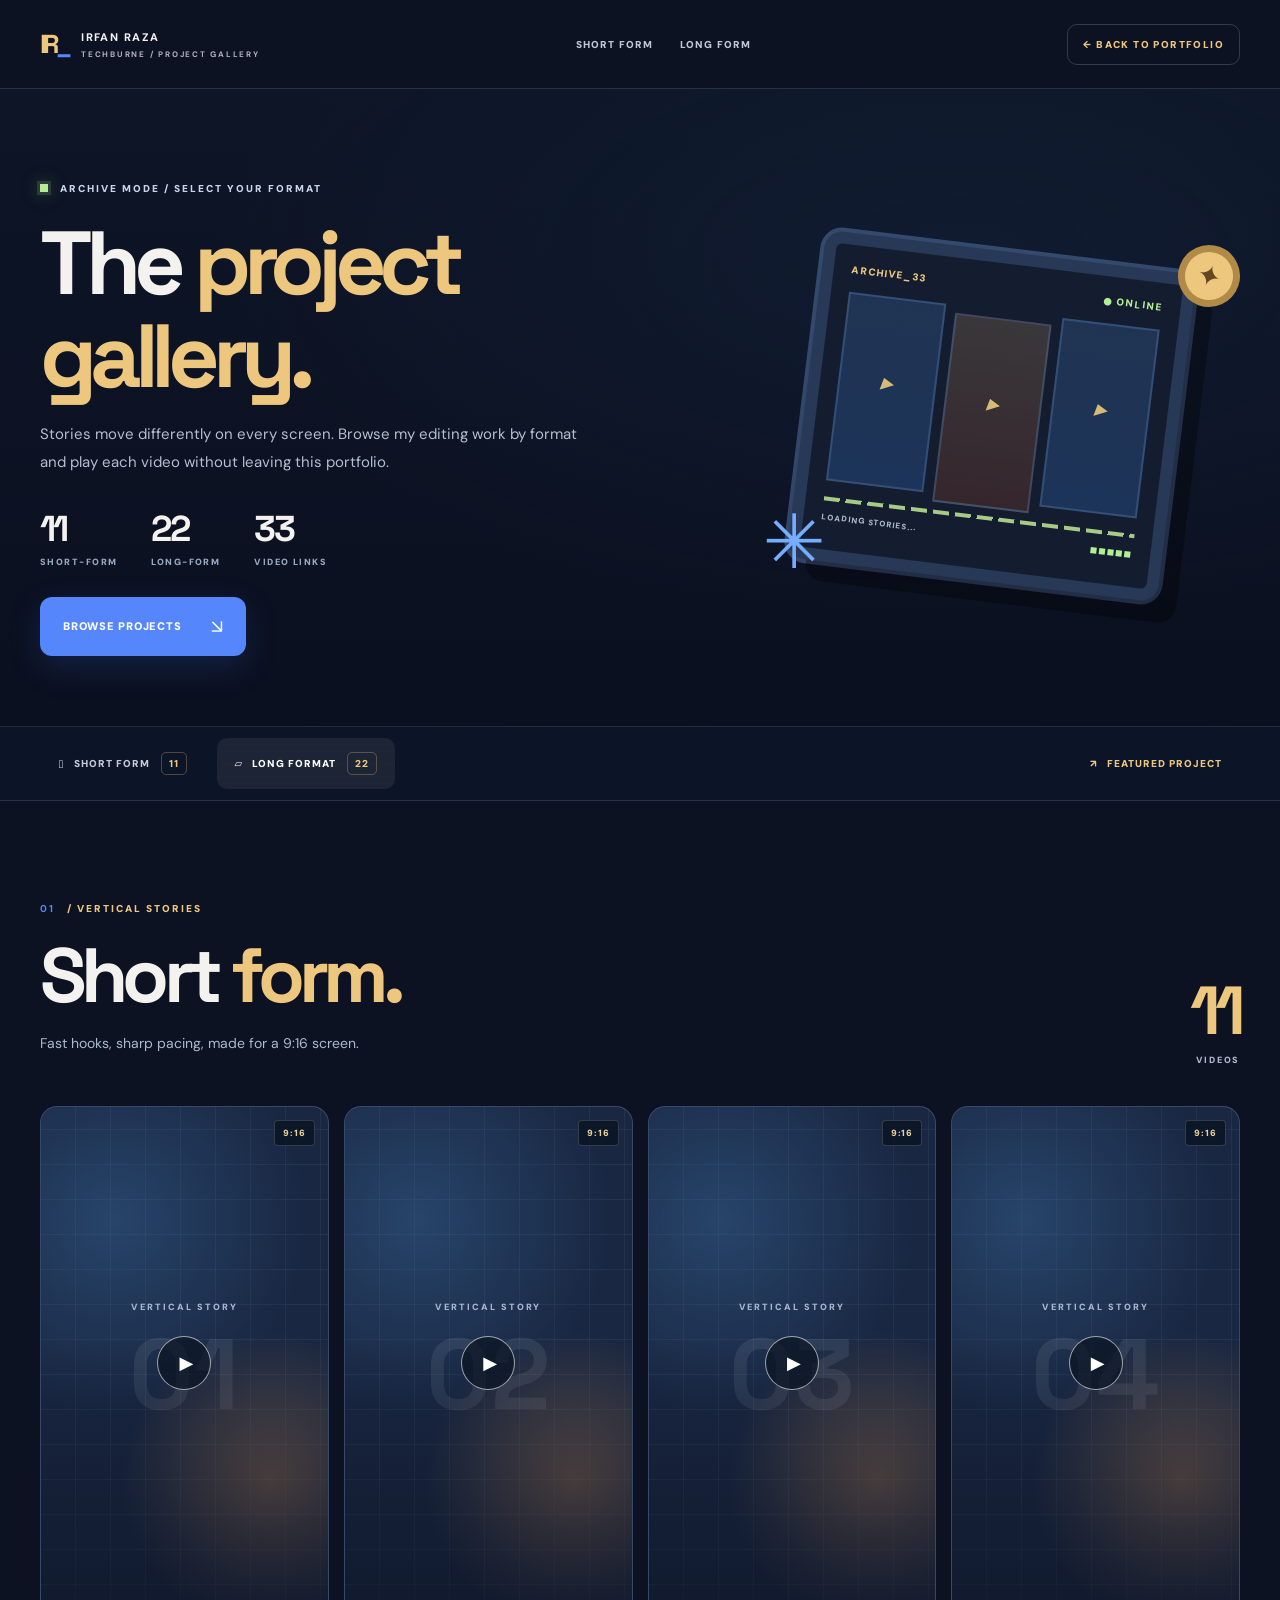
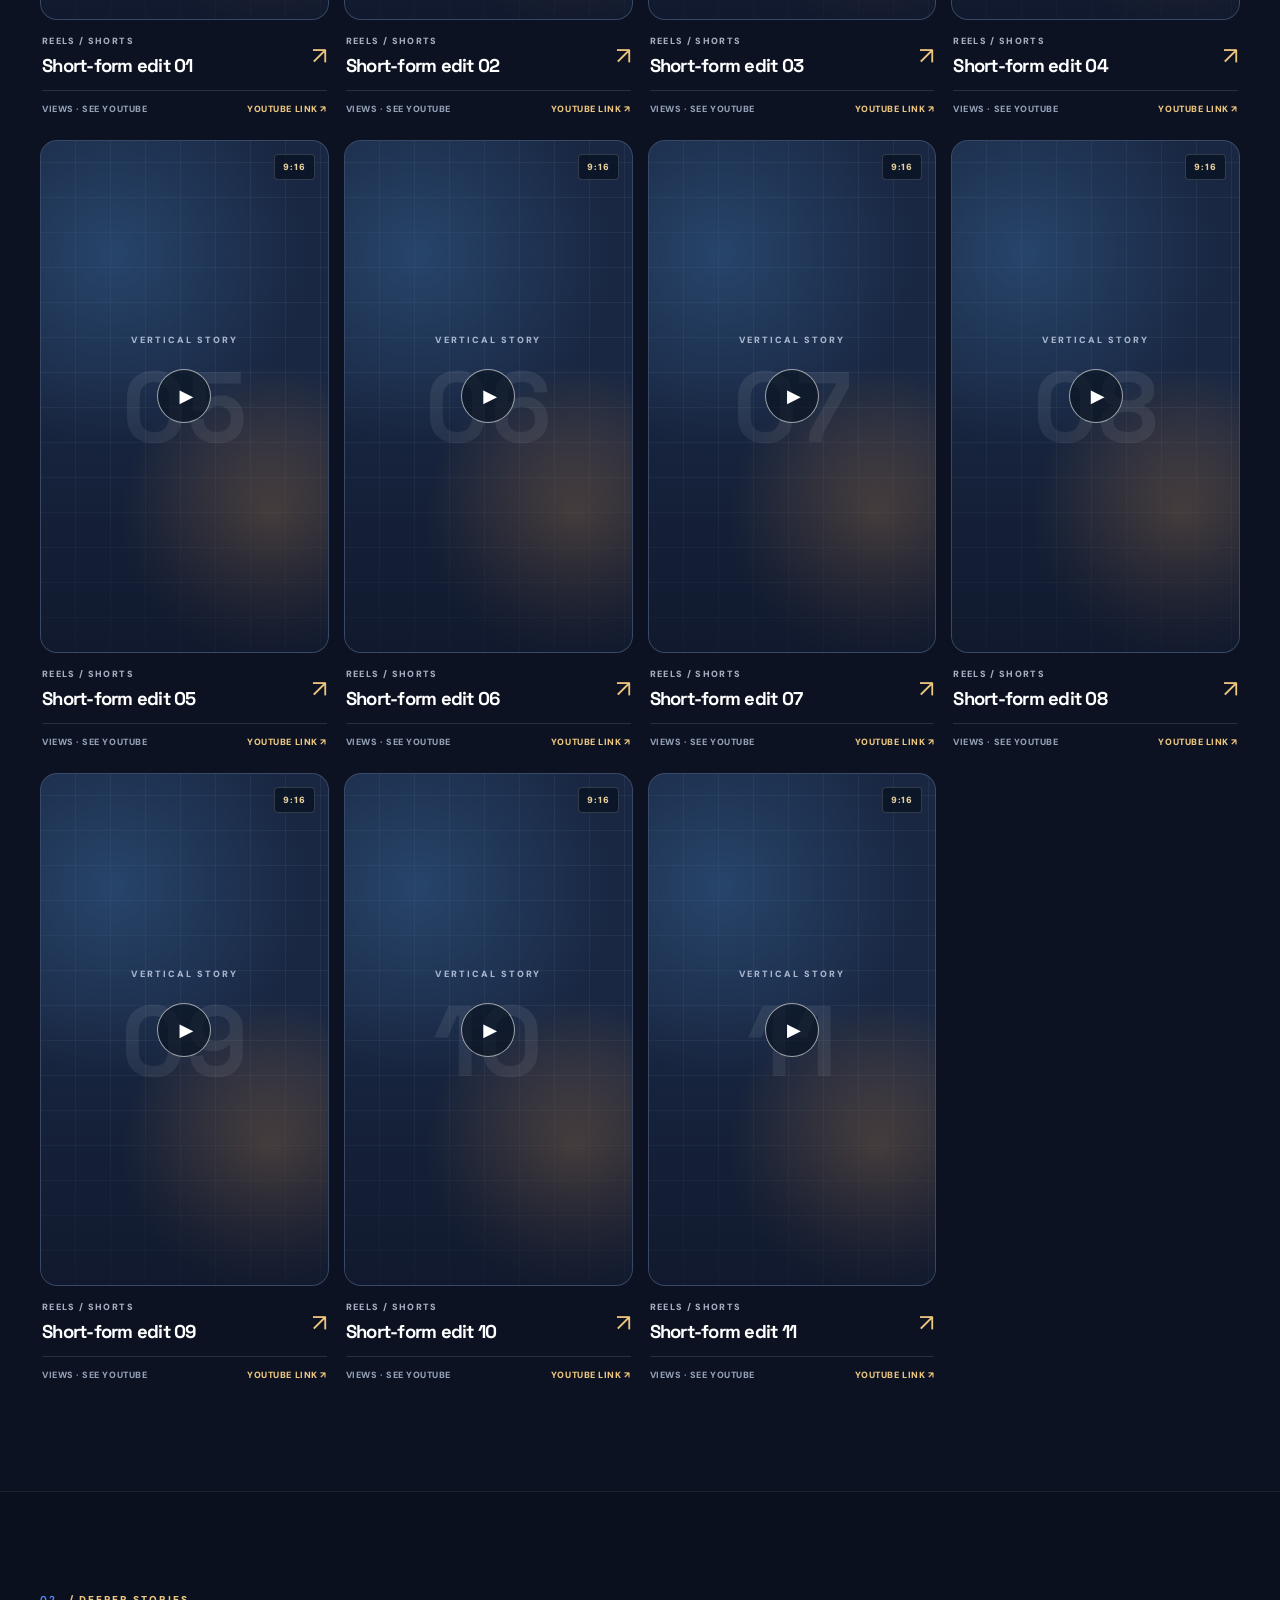
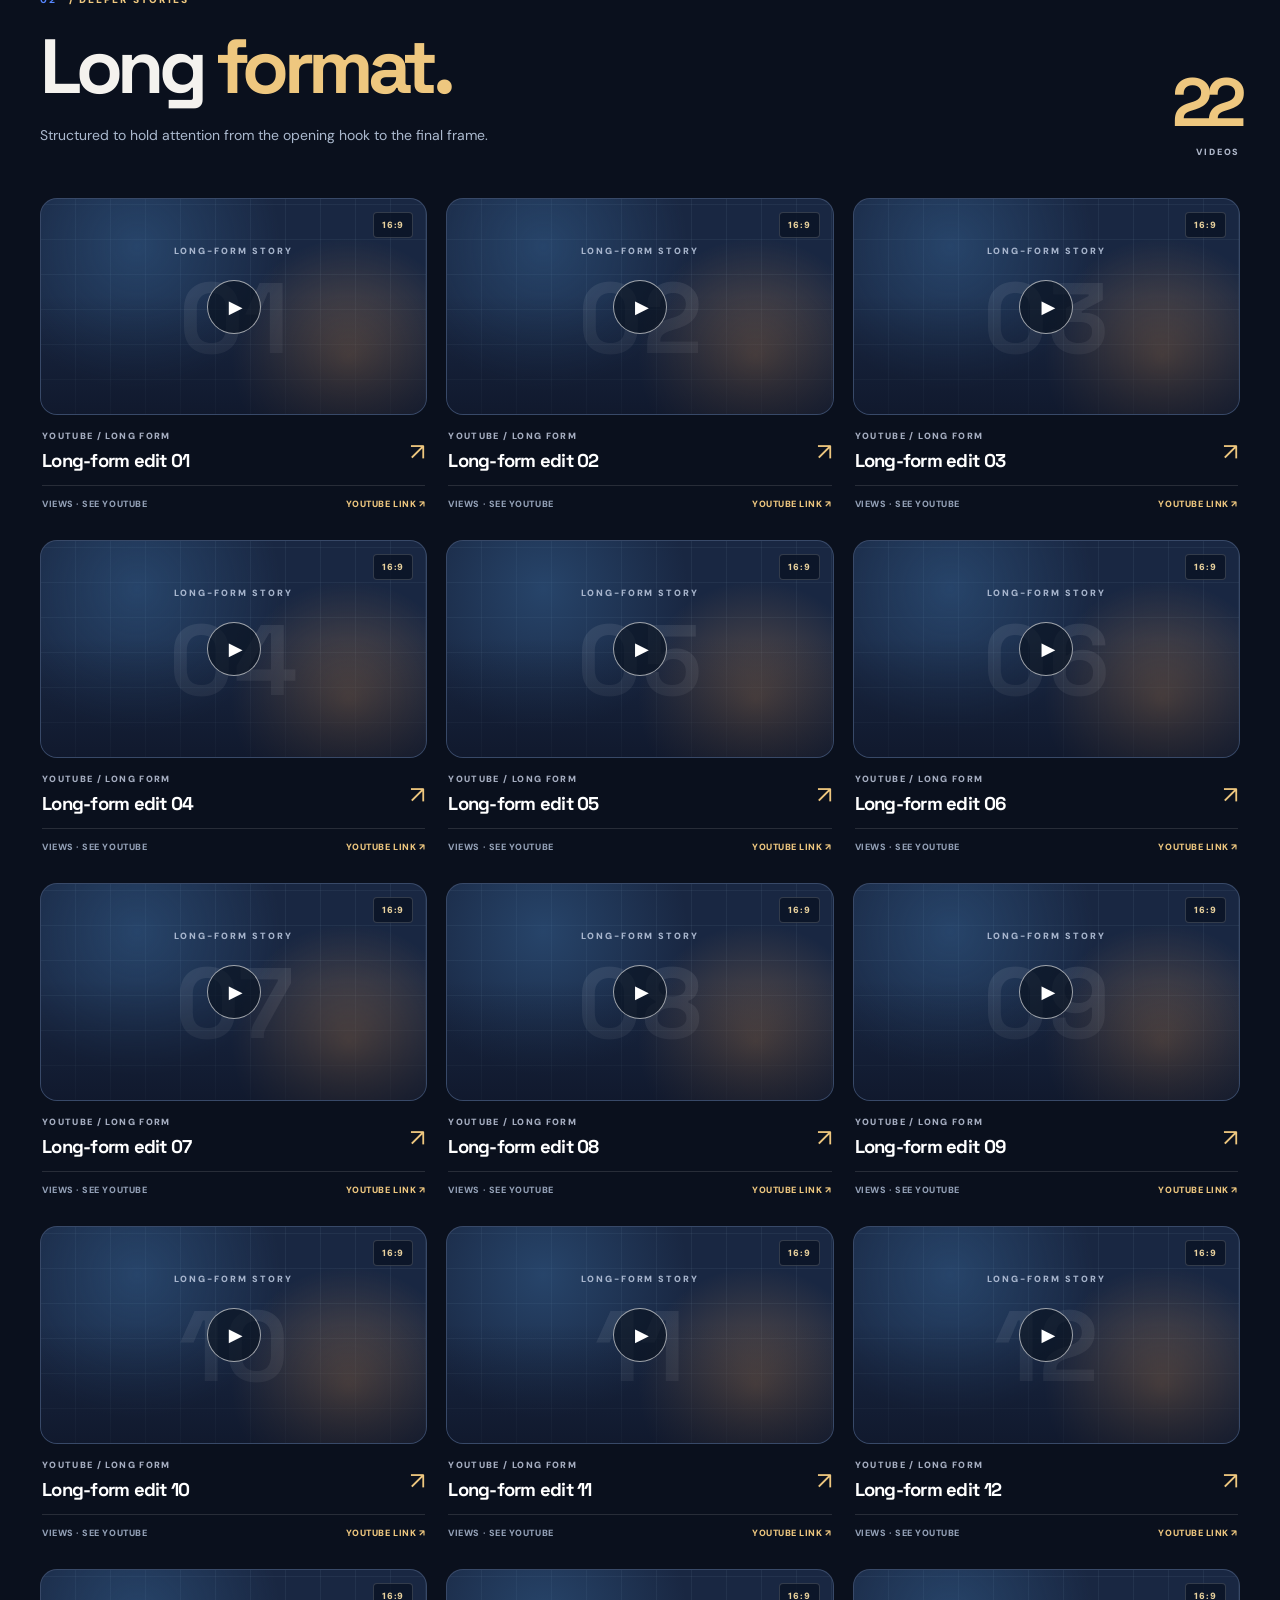
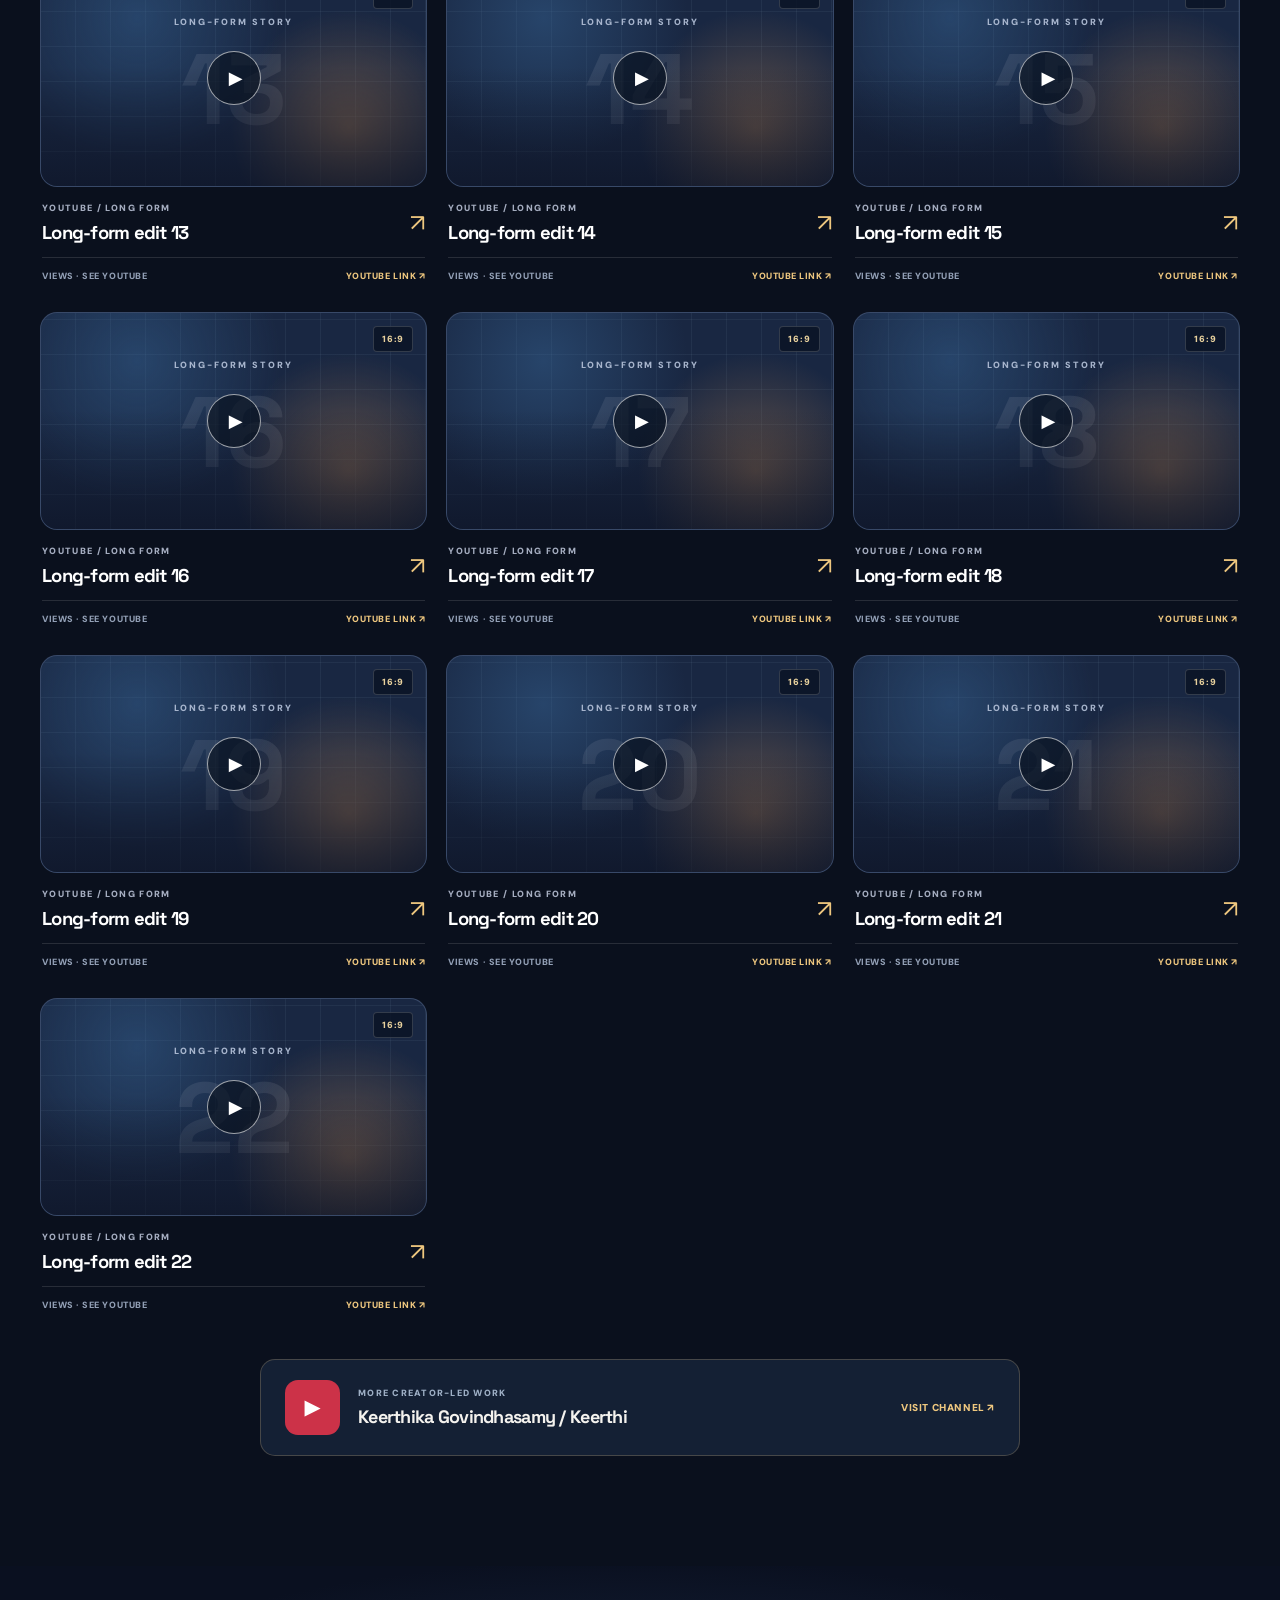
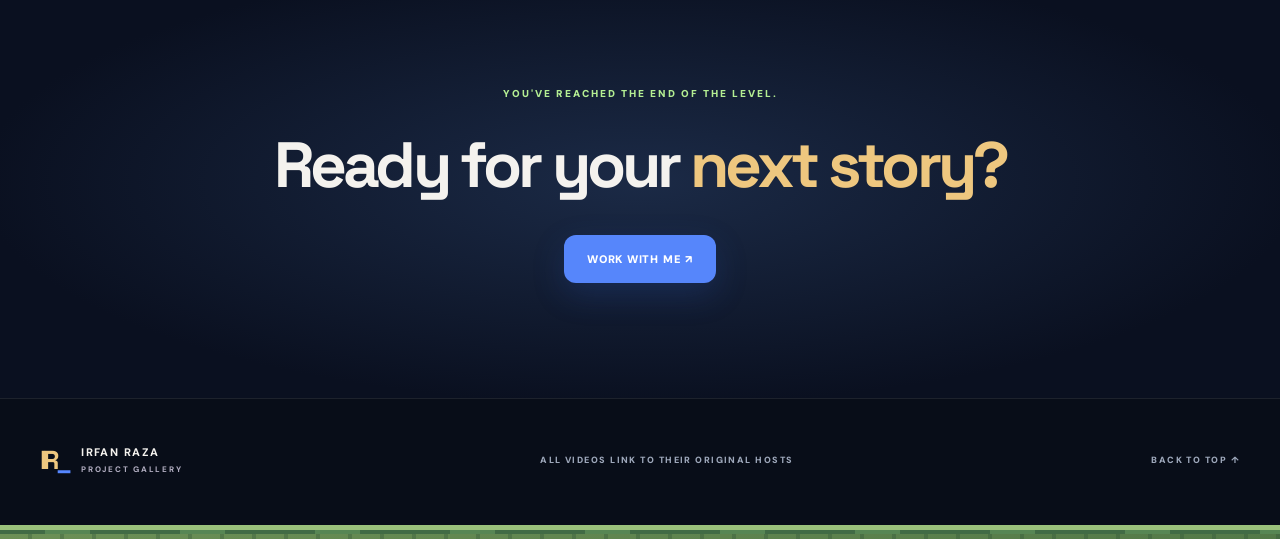
==== commit a057a583: "Add files via upload" ====
--- a/gallery.html
+++ b/gallery.html
@@ -1,301 +1,12 @@
-<!DOCTYPE html>
-
-<html lang="en">
-<head>
-<meta charset="utf-8"/>
-<meta content="width=device-width, initial-scale=1" name="viewport"/>
-<meta content="#090b12" name="theme-color"/>
-<meta content="Irfan Raza content gallery: 15 short-form edits, 22 long-format videos and an AI ad film." name="description"/>
-<meta content="Content Gallery | Irfan Raza" property="og:title"/>
-<meta content="Explore short-form edits, long-format stories and AI films from Irfan Raza's portfolio." property="og:description"/>
-<meta content="assets/images/social-preview.jpg" property="og:image"/>
-<title>Content Gallery | Irfan Raza — Video Editor</title>
-<link href="assets/images/favicon.svg" rel="icon" type="image/svg+xml"/>
-<link href="https://fonts.googleapis.com" rel="preconnect"/>
-<link crossorigin="" href="https://fonts.gstatic.com" rel="preconnect"/>
-<link href="https://fonts.googleapis.com/css2?family=DM+Sans:wght@400;500;600;700&amp;family=Inter:wght@400;500;600;700;800;900&amp;display=swap" rel="stylesheet"/>
-<link href="styles.css" rel="stylesheet"/>
-<link href="gallery.css" rel="stylesheet"/>
-<script defer="" src="gallery.js"></script>
-<script defer="True" src="youtube-views.js"></script></head>
-<body class="gallery-page">
-<a class="skip-link" href="#short-form">Skip to videos</a>
-<div aria-hidden="true" class="gallery-ambient"></div>
-<header class="gallery-header wrap">
-<a aria-label="Back to Irfan Raza homepage" class="gallery-brand" href="index.html">
-<svg aria-label="Edit Story Impact logo" height="35" role="img" viewbox="0 0 48 48" width="35"><path d="M4 5h13l10 22-7 15L4 5Zm26 0h14L31 27l-6-12 5-10Z" fill="currentColor"></path><circle cx="40" cy="39" fill="currentColor" r="3.5"></circle></svg>
-<span>IRFAN RAZA <small>CONTENT GALLERY</small></span>
-</a>
-<nav aria-label="Gallery navigation" class="gallery-header-nav"><a href="#short-form">Short Form</a><a href="#long-form">Long Format</a><a href="#ai-films-gallery">AI Films</a></nav>
-<a class="gallery-back" href="index.html">← <span>Back to Portfolio</span></a>
-</header>
+<!doctype html><html lang="en"><head><meta charset="utf-8"><meta name="viewport" content="width=device-width,initial-scale=1"><meta name="theme-color" content="#0b1020"><meta name="description" content="Irfan Raza's project archive: 11 short-form videos and 22 long-form YouTube projects."><title>Project Gallery — Irfan Raza</title><link rel="icon" type="image/svg+xml" href="assets/images/favicon.svg"><link rel="preconnect" href="https://fonts.googleapis.com"><link rel="preconnect" href="https://fonts.gstatic.com" crossorigin><link href="https://fonts.googleapis.com/css2?family=DM+Sans:wght@400;500;600;700;800&family=Space+Grotesk:wght@400;500;600;700&display=swap" rel="stylesheet"><link rel="stylesheet" href="styles.css"><link rel="stylesheet" href="gallery.css"><script src="content.js" defer></script><script src="gallery.js" defer></script></head><body class="gallery-page">
+<a class="skip" href="#short-form">Skip to projects</a>
+<header class="gallery-header"><div class="wrap gallery-nav"><a class="wordmark" href="index.html"><span class="wordmark-icon">IR<span>_</span></span><span class="wordmark-copy"><b>IRFAN RAZA</b><small>TECHBURNE / PROJECT GALLERY</small></span></a><nav aria-label="Gallery navigation"><a href="#short-form">SHORT FORM</a><a href="#long-form">LONG FORM</a></nav><a class="back-link" href="index.html">← BACK TO PORTFOLIO</a></div></header>
 <main>
-<section aria-labelledby="gallery-title" class="gallery-hero wrap">
-<div class="gallery-hero-copy">
-<div class="gallery-eyebrow"><span></span> THE WORK, BEYOND THE SHOWREEL</div>
-<h1 id="gallery-title">Content<br/><em>Gallery.</em></h1>
-<p>Different formats. One approach — make every second count. Explore the edits, stories and experiments behind the timeline.</p>
-<div aria-label="Gallery video counts" class="gallery-stats"><span><strong>15</strong><small>SHORT FORM</small></span><span><strong>22</strong><small>LONG FORMAT</small></span><span><strong>01</strong><small>AI FILM</small></span></div>
-<a class="gallery-hero-cta" href="#short-form">Explore the collection <span>↓</span></a>
-</div>
-<div aria-hidden="true" class="gallery-hero-art">
-<div class="gallery-art-card art-one"><img alt="" src="assets/images/chandrasekhar-preview.webp"/></div>
-<div class="gallery-art-card art-two"><img alt="" src="assets/images/irfan-showreel.webp"/></div>
-<div class="gallery-art-card art-three"><img alt="" src="assets/images/dettol-ai-ad.webp"/></div>
-<div class="gallery-art-glow"></div>
-</div>
-</section>
-<nav aria-label="Jump to gallery category" class="gallery-tabs"><div class="gallery-tabs-inner wrap">
-<a href="#short-form"><span class="tab-symbol">▯</span> Short Form <small>15</small></a>
-<a href="#long-form"><span class="tab-symbol">▭</span> Long Format <small>22</small></a>
-<a href="#ai-films-gallery"><span class="tab-symbol">✦</span> AI Films <small>01</small></a>
-</div></nav>
-<section aria-labelledby="short-title" class="gallery-category wrap" id="short-form">
-<div class="category-head"><div><span class="gallery-kicker">01 / THE QUICK STORIES</span><h2 id="short-title">Short <em>Form.</em></h2><p>Fast hooks, punchy pacing, sharp storytelling. Made for the vertical screen.</p></div><span class="category-counter">15 VIDEOS <span>↘</span></span></div>
-<div class="short-grid"><article class="media-card short-card">
-<button aria-label="Play short-form video 01" class="media-open" data-id="m8CQNYvjB_Q" data-kind="short" data-title="Short Form · 01" data-url="https://youtu.be/m8CQNYvjB_Q" type="button">
-<span class="media-thumb"><img alt="YouTube short 01 thumbnail" decoding="async" loading="lazy" src="https://i.ytimg.com/vi/m8CQNYvjB_Q/hqdefault.jpg"/><span class="media-shade"></span><span aria-hidden="true" class="media-play">▶</span><span class="media-ratio">9:16</span></span>
-<span class="media-meta"><span><small>SHORT FORM / 01</small><strong>Short Edit 01</strong></span><span aria-hidden="true" class="media-external">↗</span></span>
-</button>
-<div class="video-stats-row gallery-video-stats"><span class="video-views" data-view-id="m8CQNYvjB_Q">VIEWS · Check on YouTube</span><a class="video-original" href="https://youtu.be/m8CQNYvjB_Q" rel="noopener noreferrer" target="_blank">YouTube link ↗</a></div></article>
-<article class="media-card short-card">
-<button aria-label="Play short-form video 02" class="media-open" data-id="PG8WKKEPhNQ" data-kind="short" data-title="Short Form · 02" data-url="https://www.youtube.com/shorts/PG8WKKEPhNQ" type="button">
-<span class="media-thumb"><img alt="YouTube short 02 thumbnail" decoding="async" loading="lazy" src="https://i.ytimg.com/vi/PG8WKKEPhNQ/hqdefault.jpg"/><span class="media-shade"></span><span aria-hidden="true" class="media-play">▶</span><span class="media-ratio">9:16</span></span>
-<span class="media-meta"><span><small>SHORT FORM / 02</small><strong>Short Edit 02</strong></span><span aria-hidden="true" class="media-external">↗</span></span>
-</button>
-<div class="video-stats-row gallery-video-stats"><span class="video-views" data-view-id="PG8WKKEPhNQ">VIEWS · Check on YouTube</span><a class="video-original" href="https://www.youtube.com/shorts/PG8WKKEPhNQ" rel="noopener noreferrer" target="_blank">YouTube link ↗</a></div></article>
-<article class="media-card short-card">
-<button aria-label="Play short-form video 03" class="media-open" data-id="VMLtavG5mXU" data-kind="short" data-title="Short Form · 03" data-url="https://www.youtube.com/shorts/VMLtavG5mXU" type="button">
-<span class="media-thumb"><img alt="YouTube short 03 thumbnail" decoding="async" loading="lazy" src="https://i.ytimg.com/vi/VMLtavG5mXU/hqdefault.jpg"/><span class="media-shade"></span><span aria-hidden="true" class="media-play">▶</span><span class="media-ratio">9:16</span></span>
-<span class="media-meta"><span><small>SHORT FORM / 03</small><strong>Short Edit 03</strong></span><span aria-hidden="true" class="media-external">↗</span></span>
-</button>
-<div class="video-stats-row gallery-video-stats"><span class="video-views" data-view-id="VMLtavG5mXU">VIEWS · Check on YouTube</span><a class="video-original" href="https://www.youtube.com/shorts/VMLtavG5mXU" rel="noopener noreferrer" target="_blank">YouTube link ↗</a></div></article>
-<article class="media-card short-card">
-<button aria-label="Play short-form video 04" class="media-open" data-id="Mc6FhAX66EQ" data-kind="short" data-title="Short Form · 04" data-url="https://www.youtube.com/shorts/Mc6FhAX66EQ" type="button">
-<span class="media-thumb"><img alt="YouTube short 04 thumbnail" decoding="async" loading="lazy" src="https://i.ytimg.com/vi/Mc6FhAX66EQ/hqdefault.jpg"/><span class="media-shade"></span><span aria-hidden="true" class="media-play">▶</span><span class="media-ratio">9:16</span></span>
-<span class="media-meta"><span><small>SHORT FORM / 04</small><strong>Short Edit 04</strong></span><span aria-hidden="true" class="media-external">↗</span></span>
-</button>
-<div class="video-stats-row gallery-video-stats"><span class="video-views" data-view-id="Mc6FhAX66EQ">VIEWS · Check on YouTube</span><a class="video-original" href="https://www.youtube.com/shorts/Mc6FhAX66EQ" rel="noopener noreferrer" target="_blank">YouTube link ↗</a></div></article>
-<article class="media-card short-card">
-<button aria-label="Play short-form video 05" class="media-open" data-id="JnCwyD_KBHc" data-kind="short" data-title="Short Form · 05" data-url="https://www.youtube.com/shorts/JnCwyD_KBHc" type="button">
-<span class="media-thumb"><img alt="YouTube short 05 thumbnail" decoding="async" loading="lazy" src="https://i.ytimg.com/vi/JnCwyD_KBHc/hqdefault.jpg"/><span class="media-shade"></span><span aria-hidden="true" class="media-play">▶</span><span class="media-ratio">9:16</span></span>
-<span class="media-meta"><span><small>SHORT FORM / 05</small><strong>Short Edit 05</strong></span><span aria-hidden="true" class="media-external">↗</span></span>
-</button>
-<div class="video-stats-row gallery-video-stats"><span class="video-views" data-view-id="JnCwyD_KBHc">VIEWS · Check on YouTube</span><a class="video-original" href="https://www.youtube.com/shorts/JnCwyD_KBHc" rel="noopener noreferrer" target="_blank">YouTube link ↗</a></div></article>
-<article class="media-card short-card">
-<button aria-label="Play short-form video 06" class="media-open" data-id="C4DKtWh1edQ" data-kind="short" data-title="Short Form · 06" data-url="https://www.youtube.com/shorts/C4DKtWh1edQ" type="button">
-<span class="media-thumb"><img alt="YouTube short 06 thumbnail" decoding="async" loading="lazy" src="https://i.ytimg.com/vi/C4DKtWh1edQ/hqdefault.jpg"/><span class="media-shade"></span><span aria-hidden="true" class="media-play">▶</span><span class="media-ratio">9:16</span></span>
-<span class="media-meta"><span><small>SHORT FORM / 06</small><strong>Short Edit 06</strong></span><span aria-hidden="true" class="media-external">↗</span></span>
-</button>
-<div class="video-stats-row gallery-video-stats"><span class="video-views" data-view-id="C4DKtWh1edQ">VIEWS · Check on YouTube</span><a class="video-original" href="https://www.youtube.com/shorts/C4DKtWh1edQ" rel="noopener noreferrer" target="_blank">YouTube link ↗</a></div></article>
-<article class="media-card short-card">
-<button aria-label="Play short-form video 07" class="media-open" data-id="1LkAkyrdFvM" data-kind="short" data-title="Short Form · 07" data-url="https://www.youtube.com/shorts/1LkAkyrdFvM" type="button">
-<span class="media-thumb"><img alt="YouTube short 07 thumbnail" decoding="async" loading="lazy" src="https://i.ytimg.com/vi/1LkAkyrdFvM/hqdefault.jpg"/><span class="media-shade"></span><span aria-hidden="true" class="media-play">▶</span><span class="media-ratio">9:16</span></span>
-<span class="media-meta"><span><small>SHORT FORM / 07</small><strong>Short Edit 07</strong></span><span aria-hidden="true" class="media-external">↗</span></span>
-</button>
-<div class="video-stats-row gallery-video-stats"><span class="video-views" data-view-id="1LkAkyrdFvM">VIEWS · Check on YouTube</span><a class="video-original" href="https://www.youtube.com/shorts/1LkAkyrdFvM" rel="noopener noreferrer" target="_blank">YouTube link ↗</a></div></article>
-<article class="media-card short-card">
-<button aria-label="Play short-form video 08" class="media-open" data-id="_cpspMHOo2I" data-kind="short" data-title="Short Form · 08" data-url="https://www.youtube.com/shorts/_cpspMHOo2I" type="button">
-<span class="media-thumb"><img alt="YouTube short 08 thumbnail" decoding="async" loading="lazy" src="https://i.ytimg.com/vi/_cpspMHOo2I/hqdefault.jpg"/><span class="media-shade"></span><span aria-hidden="true" class="media-play">▶</span><span class="media-ratio">9:16</span></span>
-<span class="media-meta"><span><small>SHORT FORM / 08</small><strong>Short Edit 08</strong></span><span aria-hidden="true" class="media-external">↗</span></span>
-</button>
-<div class="video-stats-row gallery-video-stats"><span class="video-views" data-view-id="_cpspMHOo2I">VIEWS · Check on YouTube</span><a class="video-original" href="https://www.youtube.com/shorts/_cpspMHOo2I" rel="noopener noreferrer" target="_blank">YouTube link ↗</a></div></article>
-<article class="media-card short-card">
-<button aria-label="Play short-form video 09" class="media-open" data-id="OxNz9zCn9CA" data-kind="short" data-title="Short Form · 09" data-url="https://www.youtube.com/shorts/OxNz9zCn9CA" type="button">
-<span class="media-thumb"><img alt="YouTube short 09 thumbnail" decoding="async" loading="lazy" src="https://i.ytimg.com/vi/OxNz9zCn9CA/hqdefault.jpg"/><span class="media-shade"></span><span aria-hidden="true" class="media-play">▶</span><span class="media-ratio">9:16</span></span>
-<span class="media-meta"><span><small>SHORT FORM / 09</small><strong>Short Edit 09</strong></span><span aria-hidden="true" class="media-external">↗</span></span>
-</button>
-<div class="video-stats-row gallery-video-stats"><span class="video-views" data-view-id="OxNz9zCn9CA">VIEWS · Check on YouTube</span><a class="video-original" href="https://www.youtube.com/shorts/OxNz9zCn9CA" rel="noopener noreferrer" target="_blank">YouTube link ↗</a></div></article>
-<article class="media-card short-card">
-<button aria-label="Play short-form video 10" class="media-open" data-id="dFtq6QlcOJU" data-kind="short" data-title="Short Form · 10" data-url="https://www.youtube.com/shorts/dFtq6QlcOJU" type="button">
-<span class="media-thumb"><img alt="YouTube short 10 thumbnail" decoding="async" loading="lazy" src="https://i.ytimg.com/vi/dFtq6QlcOJU/hqdefault.jpg"/><span class="media-shade"></span><span aria-hidden="true" class="media-play">▶</span><span class="media-ratio">9:16</span></span>
-<span class="media-meta"><span><small>SHORT FORM / 10</small><strong>Short Edit 10</strong></span><span aria-hidden="true" class="media-external">↗</span></span>
-</button>
-<div class="video-stats-row gallery-video-stats"><span class="video-views" data-view-id="dFtq6QlcOJU">VIEWS · Check on YouTube</span><a class="video-original" href="https://www.youtube.com/shorts/dFtq6QlcOJU" rel="noopener noreferrer" target="_blank">YouTube link ↗</a></div></article>
-<article class="media-card short-card">
-<button aria-label="Play short-form video 11" class="media-open" data-id="WZdLW5rU0Ak" data-kind="short" data-title="Short Form · 11" data-url="https://www.youtube.com/shorts/WZdLW5rU0Ak" type="button">
-<span class="media-thumb"><img alt="YouTube short 11 thumbnail" decoding="async" loading="lazy" src="https://i.ytimg.com/vi/WZdLW5rU0Ak/hqdefault.jpg"/><span class="media-shade"></span><span aria-hidden="true" class="media-play">▶</span><span class="media-ratio">9:16</span></span>
-<span class="media-meta"><span><small>SHORT FORM / 11</small><strong>Short Edit 11</strong></span><span aria-hidden="true" class="media-external">↗</span></span>
-</button>
-<div class="video-stats-row gallery-video-stats"><span class="video-views" data-view-id="WZdLW5rU0Ak">VIEWS · Check on YouTube</span><a class="video-original" href="https://www.youtube.com/shorts/WZdLW5rU0Ak" rel="noopener noreferrer" target="_blank">YouTube link ↗</a></div></article>
-<article class="media-card short-card">
-<button aria-label="Play short-form video 12" class="media-open" data-id="moOnvPg2eQQ" data-kind="short" data-title="Short Form · 12" data-url="https://www.youtube.com/shorts/moOnvPg2eQQ" type="button">
-<span class="media-thumb"><img alt="YouTube short 12 thumbnail" decoding="async" loading="lazy" src="https://i.ytimg.com/vi/moOnvPg2eQQ/hqdefault.jpg"/><span class="media-shade"></span><span aria-hidden="true" class="media-play">▶</span><span class="media-ratio">9:16</span></span>
-<span class="media-meta"><span><small>SHORT FORM / 12</small><strong>Short Edit 12</strong></span><span aria-hidden="true" class="media-external">↗</span></span>
-</button>
-<div class="video-stats-row gallery-video-stats"><span class="video-views" data-view-id="moOnvPg2eQQ">VIEWS · Check on YouTube</span><a class="video-original" href="https://www.youtube.com/shorts/moOnvPg2eQQ" rel="noopener noreferrer" target="_blank">YouTube link ↗</a></div></article>
-<article class="media-card short-card">
-<button aria-label="Play short-form video 13" class="media-open" data-id="aRD-pvLzmlw" data-kind="short" data-title="Short Form · 13" data-url="https://www.youtube.com/shorts/aRD-pvLzmlw" type="button">
-<span class="media-thumb"><img alt="YouTube short 13 thumbnail" decoding="async" loading="lazy" src="https://i.ytimg.com/vi/aRD-pvLzmlw/hqdefault.jpg"/><span class="media-shade"></span><span aria-hidden="true" class="media-play">▶</span><span class="media-ratio">9:16</span></span>
-<span class="media-meta"><span><small>SHORT FORM / 13</small><strong>Short Edit 13</strong></span><span aria-hidden="true" class="media-external">↗</span></span>
-</button>
-<div class="video-stats-row gallery-video-stats"><span class="video-views" data-view-id="aRD-pvLzmlw">VIEWS · Check on YouTube</span><a class="video-original" href="https://www.youtube.com/shorts/aRD-pvLzmlw" rel="noopener noreferrer" target="_blank">YouTube link ↗</a></div></article>
-<article class="media-card short-card">
-<button aria-label="Play short-form video 14" class="media-open" data-id="UuYYLlczrHk" data-kind="short" data-title="Short Form · 14" data-url="https://www.youtube.com/shorts/UuYYLlczrHk" type="button">
-<span class="media-thumb"><img alt="YouTube short 14 thumbnail" decoding="async" loading="lazy" src="https://i.ytimg.com/vi/UuYYLlczrHk/hqdefault.jpg"/><span class="media-shade"></span><span aria-hidden="true" class="media-play">▶</span><span class="media-ratio">9:16</span></span>
-<span class="media-meta"><span><small>SHORT FORM / 14</small><strong>Short Edit 14</strong></span><span aria-hidden="true" class="media-external">↗</span></span>
-</button>
-<div class="video-stats-row gallery-video-stats"><span class="video-views" data-view-id="UuYYLlczrHk">VIEWS · Check on YouTube</span><a class="video-original" href="https://www.youtube.com/shorts/UuYYLlczrHk" rel="noopener noreferrer" target="_blank">YouTube link ↗</a></div></article>
-<article class="media-card short-card">
-<button aria-label="Play short-form video 15" class="media-open" data-id="NADLANsb6GA" data-kind="short" data-title="Short Form · 15" data-url="https://www.youtube.com/shorts/NADLANsb6GA" type="button">
-<span class="media-thumb"><img alt="YouTube short 15 thumbnail" decoding="async" loading="lazy" src="https://i.ytimg.com/vi/NADLANsb6GA/hqdefault.jpg"/><span class="media-shade"></span><span aria-hidden="true" class="media-play">▶</span><span class="media-ratio">9:16</span></span>
-<span class="media-meta"><span><small>SHORT FORM / 15</small><strong>Short Edit 15</strong></span><span aria-hidden="true" class="media-external">↗</span></span>
-</button>
-<div class="video-stats-row gallery-video-stats"><span class="video-views" data-view-id="NADLANsb6GA">VIEWS · Check on YouTube</span><a class="video-original" href="https://www.youtube.com/shorts/NADLANsb6GA" rel="noopener noreferrer" target="_blank">YouTube link ↗</a></div></article></div>
-</section>
-<section aria-labelledby="long-title" class="gallery-category wrap long-category" id="long-form">
-<div class="category-head"><div><span class="gallery-kicker">02 / THE DEEP DIVES</span><h2 id="long-title">Long <em>Format.</em></h2><p>Stories built to hold attention — from the first frame to the final payoff.</p></div><span class="category-counter">22 VIDEOS <span>↘</span></span></div>
-<div class="long-grid"><article class="media-card long-card">
-<button aria-label="Play long-format video 01" class="media-open" data-id="XsXN_KSTZUE" data-kind="long" data-title="Long Format · 01" data-url="https://youtu.be/XsXN_KSTZUE" type="button">
-<span class="media-thumb"><img alt="Long-format video 01 thumbnail" decoding="async" loading="lazy" src="https://i.ytimg.com/vi/XsXN_KSTZUE/hqdefault.jpg"/><span class="media-shade"></span><span aria-hidden="true" class="media-play">▶</span><span class="media-ratio">16:9</span></span>
-<span class="media-meta"><span><small>LONG FORMAT / 01</small><strong>Long Edit 01</strong></span><span aria-hidden="true" class="media-external">↗</span></span>
-</button>
-<div class="video-stats-row gallery-video-stats"><span class="video-views" data-view-id="XsXN_KSTZUE">VIEWS · Check on YouTube</span><a class="video-original" href="https://youtu.be/XsXN_KSTZUE" rel="noopener noreferrer" target="_blank">YouTube link ↗</a></div></article>
-<article class="media-card long-card">
-<button aria-label="Play long-format video 02" class="media-open" data-id="PtGxCyKWoyc" data-kind="long" data-title="Long Format · 02" data-url="https://youtu.be/PtGxCyKWoyc" type="button">
-<span class="media-thumb"><img alt="Long-format video 02 thumbnail" decoding="async" loading="lazy" src="https://i.ytimg.com/vi/PtGxCyKWoyc/hqdefault.jpg"/><span class="media-shade"></span><span aria-hidden="true" class="media-play">▶</span><span class="media-ratio">16:9</span></span>
-<span class="media-meta"><span><small>LONG FORMAT / 02</small><strong>Long Edit 02</strong></span><span aria-hidden="true" class="media-external">↗</span></span>
-</button>
-<div class="video-stats-row gallery-video-stats"><span class="video-views" data-view-id="PtGxCyKWoyc">VIEWS · Check on YouTube</span><a class="video-original" href="https://youtu.be/PtGxCyKWoyc" rel="noopener noreferrer" target="_blank">YouTube link ↗</a></div></article>
-<article class="media-card long-card">
-<button aria-label="Play long-format video 03" class="media-open" data-id="jSwI1sLjiNo" data-kind="long" data-title="Long Format · 03" data-url="https://youtu.be/jSwI1sLjiNo" type="button">
-<span class="media-thumb"><img alt="Long-format video 03 thumbnail" decoding="async" loading="lazy" src="https://i.ytimg.com/vi/jSwI1sLjiNo/hqdefault.jpg"/><span class="media-shade"></span><span aria-hidden="true" class="media-play">▶</span><span class="media-ratio">16:9</span></span>
-<span class="media-meta"><span><small>LONG FORMAT / 03</small><strong>Long Edit 03</strong></span><span aria-hidden="true" class="media-external">↗</span></span>
-</button>
-<div class="video-stats-row gallery-video-stats"><span class="video-views" data-view-id="jSwI1sLjiNo">VIEWS · Check on YouTube</span><a class="video-original" href="https://youtu.be/jSwI1sLjiNo" rel="noopener noreferrer" target="_blank">YouTube link ↗</a></div></article>
-<article class="media-card long-card">
-<button aria-label="Play long-format video 04" class="media-open" data-id="rPrJmcNbTEM" data-kind="long" data-title="Long Format · 04" data-url="https://youtu.be/rPrJmcNbTEM" type="button">
-<span class="media-thumb"><img alt="Long-format video 04 thumbnail" decoding="async" loading="lazy" src="https://i.ytimg.com/vi/rPrJmcNbTEM/hqdefault.jpg"/><span class="media-shade"></span><span aria-hidden="true" class="media-play">▶</span><span class="media-ratio">16:9</span></span>
-<span class="media-meta"><span><small>LONG FORMAT / 04</small><strong>Long Edit 04</strong></span><span aria-hidden="true" class="media-external">↗</span></span>
-</button>
-<div class="video-stats-row gallery-video-stats"><span class="video-views" data-view-id="rPrJmcNbTEM">VIEWS · Check on YouTube</span><a class="video-original" href="https://youtu.be/rPrJmcNbTEM" rel="noopener noreferrer" target="_blank">YouTube link ↗</a></div></article>
-<article class="media-card long-card">
-<button aria-label="Play long-format video 05" class="media-open" data-id="yKVrPG0KDGw" data-kind="long" data-title="Long Format · 05" data-url="https://youtu.be/yKVrPG0KDGw" type="button">
-<span class="media-thumb"><img alt="Long-format video 05 thumbnail" decoding="async" loading="lazy" src="https://i.ytimg.com/vi/yKVrPG0KDGw/hqdefault.jpg"/><span class="media-shade"></span><span aria-hidden="true" class="media-play">▶</span><span class="media-ratio">16:9</span></span>
-<span class="media-meta"><span><small>LONG FORMAT / 05</small><strong>Long Edit 05</strong></span><span aria-hidden="true" class="media-external">↗</span></span>
-</button>
-<div class="video-stats-row gallery-video-stats"><span class="video-views" data-view-id="yKVrPG0KDGw">VIEWS · Check on YouTube</span><a class="video-original" href="https://youtu.be/yKVrPG0KDGw" rel="noopener noreferrer" target="_blank">YouTube link ↗</a></div></article>
-<article class="media-card long-card">
-<button aria-label="Play long-format video 06" class="media-open" data-id="gahXQxj15J0" data-kind="long" data-title="Long Format · 06" data-url="https://youtu.be/gahXQxj15J0" type="button">
-<span class="media-thumb"><img alt="Long-format video 06 thumbnail" decoding="async" loading="lazy" src="https://i.ytimg.com/vi/gahXQxj15J0/hqdefault.jpg"/><span class="media-shade"></span><span aria-hidden="true" class="media-play">▶</span><span class="media-ratio">16:9</span></span>
-<span class="media-meta"><span><small>LONG FORMAT / 06</small><strong>Long Edit 06</strong></span><span aria-hidden="true" class="media-external">↗</span></span>
-</button>
-<div class="video-stats-row gallery-video-stats"><span class="video-views" data-view-id="gahXQxj15J0">VIEWS · Check on YouTube</span><a class="video-original" href="https://youtu.be/gahXQxj15J0" rel="noopener noreferrer" target="_blank">YouTube link ↗</a></div></article>
-<article class="media-card long-card">
-<button aria-label="Play long-format video 07" class="media-open" data-id="EG3IRKcneBY" data-kind="long" data-title="Long Format · 07" data-url="https://youtu.be/EG3IRKcneBY" type="button">
-<span class="media-thumb"><img alt="Long-format video 07 thumbnail" decoding="async" loading="lazy" src="https://i.ytimg.com/vi/EG3IRKcneBY/hqdefault.jpg"/><span class="media-shade"></span><span aria-hidden="true" class="media-play">▶</span><span class="media-ratio">16:9</span></span>
-<span class="media-meta"><span><small>LONG FORMAT / 07</small><strong>Long Edit 07</strong></span><span aria-hidden="true" class="media-external">↗</span></span>
-</button>
-<div class="video-stats-row gallery-video-stats"><span class="video-views" data-view-id="EG3IRKcneBY">VIEWS · Check on YouTube</span><a class="video-original" href="https://youtu.be/EG3IRKcneBY" rel="noopener noreferrer" target="_blank">YouTube link ↗</a></div></article>
-<article class="media-card long-card">
-<button aria-label="Play long-format video 08" class="media-open" data-id="FGzgZiNWUQ0" data-kind="long" data-title="Long Format · 08" data-url="https://youtu.be/FGzgZiNWUQ0" type="button">
-<span class="media-thumb"><img alt="Long-format video 08 thumbnail" decoding="async" loading="lazy" src="https://i.ytimg.com/vi/FGzgZiNWUQ0/hqdefault.jpg"/><span class="media-shade"></span><span aria-hidden="true" class="media-play">▶</span><span class="media-ratio">16:9</span></span>
-<span class="media-meta"><span><small>LONG FORMAT / 08</small><strong>Long Edit 08</strong></span><span aria-hidden="true" class="media-external">↗</span></span>
-</button>
-<div class="video-stats-row gallery-video-stats"><span class="video-views" data-view-id="FGzgZiNWUQ0">VIEWS · Check on YouTube</span><a class="video-original" href="https://youtu.be/FGzgZiNWUQ0" rel="noopener noreferrer" target="_blank">YouTube link ↗</a></div></article>
-<article class="media-card long-card">
-<button aria-label="Play long-format video 09" class="media-open" data-id="BdfB0S0BeVU" data-kind="long" data-title="Long Format · 09" data-url="https://youtu.be/BdfB0S0BeVU" type="button">
-<span class="media-thumb"><img alt="Long-format video 09 thumbnail" decoding="async" loading="lazy" src="https://i.ytimg.com/vi/BdfB0S0BeVU/hqdefault.jpg"/><span class="media-shade"></span><span aria-hidden="true" class="media-play">▶</span><span class="media-ratio">16:9</span></span>
-<span class="media-meta"><span><small>LONG FORMAT / 09</small><strong>Long Edit 09</strong></span><span aria-hidden="true" class="media-external">↗</span></span>
-</button>
-<div class="video-stats-row gallery-video-stats"><span class="video-views" data-view-id="BdfB0S0BeVU">VIEWS · Check on YouTube</span><a class="video-original" href="https://youtu.be/BdfB0S0BeVU" rel="noopener noreferrer" target="_blank">YouTube link ↗</a></div></article>
-<article class="media-card long-card">
-<button aria-label="Play long-format video 10" class="media-open" data-id="SD7wUD7LDj4" data-kind="long" data-title="Long Format · 10" data-url="https://youtu.be/SD7wUD7LDj4" type="button">
-<span class="media-thumb"><img alt="Long-format video 10 thumbnail" decoding="async" loading="lazy" src="https://i.ytimg.com/vi/SD7wUD7LDj4/hqdefault.jpg"/><span class="media-shade"></span><span aria-hidden="true" class="media-play">▶</span><span class="media-ratio">16:9</span></span>
-<span class="media-meta"><span><small>LONG FORMAT / 10</small><strong>Long Edit 10</strong></span><span aria-hidden="true" class="media-external">↗</span></span>
-</button>
-<div class="video-stats-row gallery-video-stats"><span class="video-views" data-view-id="SD7wUD7LDj4">VIEWS · Check on YouTube</span><a class="video-original" href="https://youtu.be/SD7wUD7LDj4" rel="noopener noreferrer" target="_blank">YouTube link ↗</a></div></article>
-<article class="media-card long-card">
-<button aria-label="Play long-format video 11" class="media-open" data-id="liBGgbLym3s" data-kind="long" data-title="Long Format · 11" data-url="https://youtu.be/liBGgbLym3s" type="button">
-<span class="media-thumb"><img alt="Long-format video 11 thumbnail" decoding="async" loading="lazy" src="https://i.ytimg.com/vi/liBGgbLym3s/hqdefault.jpg"/><span class="media-shade"></span><span aria-hidden="true" class="media-play">▶</span><span class="media-ratio">16:9</span></span>
-<span class="media-meta"><span><small>LONG FORMAT / 11</small><strong>Long Edit 11</strong></span><span aria-hidden="true" class="media-external">↗</span></span>
-</button>
-<div class="video-stats-row gallery-video-stats"><span class="video-views" data-view-id="liBGgbLym3s">VIEWS · Check on YouTube</span><a class="video-original" href="https://youtu.be/liBGgbLym3s" rel="noopener noreferrer" target="_blank">YouTube link ↗</a></div></article>
-<article class="media-card long-card">
-<button aria-label="Play long-format video 12" class="media-open" data-id="abVpswkdsSY" data-kind="long" data-title="Long Format · 12" data-url="https://youtu.be/abVpswkdsSY" type="button">
-<span class="media-thumb"><img alt="Long-format video 12 thumbnail" decoding="async" loading="lazy" src="https://i.ytimg.com/vi/abVpswkdsSY/hqdefault.jpg"/><span class="media-shade"></span><span aria-hidden="true" class="media-play">▶</span><span class="media-ratio">16:9</span></span>
-<span class="media-meta"><span><small>LONG FORMAT / 12</small><strong>Long Edit 12</strong></span><span aria-hidden="true" class="media-external">↗</span></span>
-</button>
-<div class="video-stats-row gallery-video-stats"><span class="video-views" data-view-id="abVpswkdsSY">VIEWS · Check on YouTube</span><a class="video-original" href="https://youtu.be/abVpswkdsSY" rel="noopener noreferrer" target="_blank">YouTube link ↗</a></div></article>
-<article class="media-card long-card">
-<button aria-label="Play long-format video 13" class="media-open" data-id="OkBHqjN6rRM" data-kind="long" data-title="Long Format · 13" data-url="https://youtu.be/OkBHqjN6rRM" type="button">
-<span class="media-thumb"><img alt="Long-format video 13 thumbnail" decoding="async" loading="lazy" src="https://i.ytimg.com/vi/OkBHqjN6rRM/hqdefault.jpg"/><span class="media-shade"></span><span aria-hidden="true" class="media-play">▶</span><span class="media-ratio">16:9</span></span>
-<span class="media-meta"><span><small>LONG FORMAT / 13</small><strong>Long Edit 13</strong></span><span aria-hidden="true" class="media-external">↗</span></span>
-</button>
-<div class="video-stats-row gallery-video-stats"><span class="video-views" data-view-id="OkBHqjN6rRM">VIEWS · Check on YouTube</span><a class="video-original" href="https://youtu.be/OkBHqjN6rRM" rel="noopener noreferrer" target="_blank">YouTube link ↗</a></div></article>
-<article class="media-card long-card">
-<button aria-label="Play long-format video 14" class="media-open" data-id="1-fAV4KTVmg" data-kind="long" data-title="Long Format · 14" data-url="https://youtu.be/1-fAV4KTVmg" type="button">
-<span class="media-thumb"><img alt="Long-format video 14 thumbnail" decoding="async" loading="lazy" src="https://i.ytimg.com/vi/1-fAV4KTVmg/hqdefault.jpg"/><span class="media-shade"></span><span aria-hidden="true" class="media-play">▶</span><span class="media-ratio">16:9</span></span>
-<span class="media-meta"><span><small>LONG FORMAT / 14</small><strong>Long Edit 14</strong></span><span aria-hidden="true" class="media-external">↗</span></span>
-</button>
-<div class="video-stats-row gallery-video-stats"><span class="video-views" data-view-id="1-fAV4KTVmg">VIEWS · Check on YouTube</span><a class="video-original" href="https://youtu.be/1-fAV4KTVmg" rel="noopener noreferrer" target="_blank">YouTube link ↗</a></div></article>
-<article class="media-card long-card">
-<button aria-label="Play long-format video 15" class="media-open" data-id="pBv2bnPbAkQ" data-kind="long" data-title="Long Format · 15" data-url="https://youtu.be/pBv2bnPbAkQ" type="button">
-<span class="media-thumb"><img alt="Long-format video 15 thumbnail" decoding="async" loading="lazy" src="https://i.ytimg.com/vi/pBv2bnPbAkQ/hqdefault.jpg"/><span class="media-shade"></span><span aria-hidden="true" class="media-play">▶</span><span class="media-ratio">16:9</span></span>
-<span class="media-meta"><span><small>LONG FORMAT / 15</small><strong>Long Edit 15</strong></span><span aria-hidden="true" class="media-external">↗</span></span>
-</button>
-<div class="video-stats-row gallery-video-stats"><span class="video-views" data-view-id="pBv2bnPbAkQ">VIEWS · Check on YouTube</span><a class="video-original" href="https://youtu.be/pBv2bnPbAkQ" rel="noopener noreferrer" target="_blank">YouTube link ↗</a></div></article>
-<article class="media-card long-card">
-<button aria-label="Play long-format video 16" class="media-open" data-id="jv030EMj5HY" data-kind="long" data-title="Long Format · 16" data-url="https://youtu.be/jv030EMj5HY" type="button">
-<span class="media-thumb"><img alt="Long-format video 16 thumbnail" decoding="async" loading="lazy" src="https://i.ytimg.com/vi/jv030EMj5HY/hqdefault.jpg"/><span class="media-shade"></span><span aria-hidden="true" class="media-play">▶</span><span class="media-ratio">16:9</span></span>
-<span class="media-meta"><span><small>LONG FORMAT / 16</small><strong>Long Edit 16</strong></span><span aria-hidden="true" class="media-external">↗</span></span>
-</button>
-<div class="video-stats-row gallery-video-stats"><span class="video-views" data-view-id="jv030EMj5HY">VIEWS · Check on YouTube</span><a class="video-original" href="https://youtu.be/jv030EMj5HY" rel="noopener noreferrer" target="_blank">YouTube link ↗</a></div></article>
-<article class="media-card long-card">
-<button aria-label="Play long-format video 17" class="media-open" data-id="W4i_ItCMOW4" data-kind="long" data-title="Long Format · 17" data-url="https://youtu.be/W4i_ItCMOW4" type="button">
-<span class="media-thumb"><img alt="Long-format video 17 thumbnail" decoding="async" loading="lazy" src="https://i.ytimg.com/vi/W4i_ItCMOW4/hqdefault.jpg"/><span class="media-shade"></span><span aria-hidden="true" class="media-play">▶</span><span class="media-ratio">16:9</span></span>
-<span class="media-meta"><span><small>LONG FORMAT / 17</small><strong>Long Edit 17</strong></span><span aria-hidden="true" class="media-external">↗</span></span>
-</button>
-<div class="video-stats-row gallery-video-stats"><span class="video-views" data-view-id="W4i_ItCMOW4">VIEWS · Check on YouTube</span><a class="video-original" href="https://youtu.be/W4i_ItCMOW4" rel="noopener noreferrer" target="_blank">YouTube link ↗</a></div></article>
-<article class="media-card long-card">
-<button aria-label="Play long-format video 18" class="media-open" data-id="pWtRfuCOuJ8" data-kind="long" data-title="Long Format · 18" data-url="https://youtu.be/pWtRfuCOuJ8" type="button">
-<span class="media-thumb"><img alt="Long-format video 18 thumbnail" decoding="async" loading="lazy" src="https://i.ytimg.com/vi/pWtRfuCOuJ8/hqdefault.jpg"/><span class="media-shade"></span><span aria-hidden="true" class="media-play">▶</span><span class="media-ratio">16:9</span></span>
-<span class="media-meta"><span><small>LONG FORMAT / 18</small><strong>Long Edit 18</strong></span><span aria-hidden="true" class="media-external">↗</span></span>
-</button>
-<div class="video-stats-row gallery-video-stats"><span class="video-views" data-view-id="pWtRfuCOuJ8">VIEWS · Check on YouTube</span><a class="video-original" href="https://youtu.be/pWtRfuCOuJ8" rel="noopener noreferrer" target="_blank">YouTube link ↗</a></div></article>
-<article class="media-card long-card">
-<button aria-label="Play long-format video 19" class="media-open" data-id="hZdMTHQ2Ki4" data-kind="long" data-title="Long Format · 19" data-url="https://youtu.be/hZdMTHQ2Ki4" type="button">
-<span class="media-thumb"><img alt="Long-format video 19 thumbnail" decoding="async" loading="lazy" src="https://i.ytimg.com/vi/hZdMTHQ2Ki4/hqdefault.jpg"/><span class="media-shade"></span><span aria-hidden="true" class="media-play">▶</span><span class="media-ratio">16:9</span></span>
-<span class="media-meta"><span><small>LONG FORMAT / 19</small><strong>Long Edit 19</strong></span><span aria-hidden="true" class="media-external">↗</span></span>
-</button>
-<div class="video-stats-row gallery-video-stats"><span class="video-views" data-view-id="hZdMTHQ2Ki4">VIEWS · Check on YouTube</span><a class="video-original" href="https://youtu.be/hZdMTHQ2Ki4" rel="noopener noreferrer" target="_blank">YouTube link ↗</a></div></article>
-<article class="media-card long-card">
-<button aria-label="Play long-format video 20" class="media-open" data-id="q62EvhFHC58" data-kind="long" data-title="Long Format · 20" data-url="https://youtu.be/q62EvhFHC58" type="button">
-<span class="media-thumb"><img alt="Long-format video 20 thumbnail" decoding="async" loading="lazy" src="https://i.ytimg.com/vi/q62EvhFHC58/hqdefault.jpg"/><span class="media-shade"></span><span aria-hidden="true" class="media-play">▶</span><span class="media-ratio">16:9</span></span>
-<span class="media-meta"><span><small>LONG FORMAT / 20</small><strong>Long Edit 20</strong></span><span aria-hidden="true" class="media-external">↗</span></span>
-</button>
-<div class="video-stats-row gallery-video-stats"><span class="video-views" data-view-id="q62EvhFHC58">VIEWS · Check on YouTube</span><a class="video-original" href="https://youtu.be/q62EvhFHC58" rel="noopener noreferrer" target="_blank">YouTube link ↗</a></div></article>
-<article class="media-card long-card">
-<button aria-label="Play long-format video 21" class="media-open" data-id="rRLf6JH_fR4" data-kind="long" data-title="Long Format · 21" data-url="https://youtu.be/rRLf6JH_fR4" type="button">
-<span class="media-thumb"><img alt="Long-format video 21 thumbnail" decoding="async" loading="lazy" src="https://i.ytimg.com/vi/rRLf6JH_fR4/hqdefault.jpg"/><span class="media-shade"></span><span aria-hidden="true" class="media-play">▶</span><span class="media-ratio">16:9</span></span>
-<span class="media-meta"><span><small>LONG FORMAT / 21</small><strong>Long Edit 21</strong></span><span aria-hidden="true" class="media-external">↗</span></span>
-</button>
-<div class="video-stats-row gallery-video-stats"><span class="video-views" data-view-id="rRLf6JH_fR4">VIEWS · Check on YouTube</span><a class="video-original" href="https://youtu.be/rRLf6JH_fR4" rel="noopener noreferrer" target="_blank">YouTube link ↗</a></div></article>
-<article class="media-card long-card">
-<button aria-label="Play long-format video 22" class="media-open" data-id="KBtUl9Sw_gE" data-kind="long" data-title="Long Format · 22" data-url="https://youtu.be/KBtUl9Sw_gE" type="button">
-<span class="media-thumb"><img alt="Long-format video 22 thumbnail" decoding="async" loading="lazy" src="https://i.ytimg.com/vi/KBtUl9Sw_gE/hqdefault.jpg"/><span class="media-shade"></span><span aria-hidden="true" class="media-play">▶</span><span class="media-ratio">16:9</span></span>
-<span class="media-meta"><span><small>LONG FORMAT / 22</small><strong>Long Edit 22</strong></span><span aria-hidden="true" class="media-external">↗</span></span>
-</button>
-<div class="video-stats-row gallery-video-stats"><span class="video-views" data-view-id="KBtUl9Sw_gE">VIEWS · Check on YouTube</span><a class="video-original" href="https://youtu.be/KBtUl9Sw_gE" rel="noopener noreferrer" target="_blank">YouTube link ↗</a></div></article></div>
-<a aria-label="Visit Keerthika Govindhasamy YouTube channel in a new tab" class="channel-card" href="https://www.youtube.com/@KeerthikaGovindhasamy" rel="noopener noreferrer" target="_blank"><span class="channel-mark">▶</span><span><small>EXPLORE MORE ON YOUTUBE</small><strong>Keerthika Govindhasamy</strong></span><span class="channel-arrow">↗</span></a>
-</section>
-<section aria-labelledby="ai-title" class="gallery-category wrap ai-category" id="ai-films-gallery">
-<div class="category-head"><div><span class="gallery-kicker">03 / THE NEXT FRONTIER</span><h2 id="ai-title">AI <em>Films.</em></h2><p>AI-generated visuals and deliberate editing, brought together as a cinematic brand film.</p></div><span class="category-counter">01 FEATURED FILM <span>↘</span></span></div>
-<button aria-label="Play Dettol AI ad film" class="ai-gallery-feature" data-kind="ai" data-title="Dettol — AI Ad Film" type="button">
-<img alt="Dettol AI ad film poster" height="675" loading="lazy" src="assets/images/dettol-ai-ad.webp" width="1200"/>
-<span class="ai-feature-vignette"></span><span class="ai-feature-tag">✦ AI ADS &amp; FILMS</span><span class="ai-feature-play">▶</span>
-<span class="ai-feature-bottom"><span><strong>Dettol — AI Ad Film</strong><small>AI VISUALS · BRAND STORYTELLING · EDITING</small></span><span class="ai-feature-watch">WATCH FILM ↗</span></span>
-</button>
-</section>
-<section class="gallery-outro wrap"><div><span class="gallery-kicker">GOT A STORY TO TELL?</span><h2>Let's make something <em>worth watching.</em></h2></div><a class="gallery-contact" href="mailto:irfanraza055@gmail.com?subject=Video%20Editing%20Project">Let's Collaborate ↗</a></section>
-</main>
-<footer class="gallery-footer"><div class="wrap"><a href="index.html">← BACK TO PORTFOLIO</a><span>© <span id="gallery-year">2026</span> IRFAN RAZA · EDIT / STORY / IMPACT</span><a href="#top" id="gallery-top">BACK TO TOP ↑</a></div></footer>
-<dialog aria-labelledby="gallery-dialog-title" class="gallery-dialog" id="gallery-dialog">
-<div class="gallery-dialog-shell">
-<div class="gallery-dialog-head"><div><span>NOW PLAYING / CONTENT GALLERY</span><h2 id="gallery-dialog-title">Selected Video</h2></div><button aria-label="Close video player" class="gallery-dialog-close" id="gallery-dialog-close" type="button">✕</button></div>
-<div class="gallery-video-stage" id="gallery-video-stage"></div>
-<div class="gallery-dialog-foot"><span>PRESS ESC TO CLOSE</span><a hidden="" href="https://www.youtube.com/" id="gallery-external" rel="noopener noreferrer" target="_blank">WATCH ON YOUTUBE ↗</a></div>
-</div>
-</dialog>
-</body>
-</html>+<section class="gallery-hero"><div class="wrap gallery-hero-inner"><div><span class="tiny-kicker"><i class="live-pixel"></i> ARCHIVE MODE / SELECT YOUR FORMAT</span><h1>The <em>project gallery.</em></h1><p>Stories move differently on every screen. Browse my editing work by format and play each video without leaving this portfolio.</p><div class="gallery-stats"><span><strong>11</strong><small>SHORT-FORM</small></span><span><strong>22</strong><small>LONG-FORM</small></span><span><strong>33</strong><small>VIDEO LINKS</small></span></div><a class="button button-primary" href="#short-form">BROWSE PROJECTS <span>↘</span></a></div><div class="gallery-illustration" aria-hidden="true"><div class="pixel-gallery-screen"><div class="screen-header"><span>ARCHIVE_33</span><span>● ONLINE</span></div><div class="screen-columns"><i></i><i></i><i></i></div><div class="screen-line"></div><div class="screen-foot">LOADING STORIES... <span>■■■■■</span></div></div><div class="gallery-coin">✦</div><div class="gallery-star">✳</div></div></div></section>
+<nav class="gallery-tabs" aria-label="Project categories"><div class="wrap"><a href="#short-form" class="tab active" data-category="short-form">▯ &nbsp; SHORT FORM <span>11</span></a><a href="#long-form" class="tab" data-category="long-form">▱ &nbsp; LONG FORMAT <span>22</span></a><a href="index.html#payoff" class="tab tab-featured">↗ &nbsp; FEATURED PROJECT</a></div></nav>
+<section class="gallery-section" id="short-form" aria-labelledby="short-title"><div class="wrap"><div class="gallery-section-head"><div><span class="eyebrow"><b>01</b> / VERTICAL STORIES</span><h2 id="short-title">Short <em>form.</em></h2><p>Fast hooks, sharp pacing, made for a 9:16 screen.</p></div><div class="category-count">11 <span>VIDEOS</span></div></div><div class="short-grid" id="short-grid"></div></div></section>
+<section class="gallery-section gallery-long" id="long-form" aria-labelledby="long-title"><div class="wrap"><div class="gallery-section-head"><div><span class="eyebrow"><b>02</b> / DEEPER STORIES</span><h2 id="long-title">Long <em>format.</em></h2><p>Structured to hold attention from the opening hook to the final frame.</p></div><div class="category-count">22 <span>VIDEOS</span></div></div><div class="long-grid" id="long-grid"></div><div class="gallery-channel"><span class="channel-badge">▶</span><div><small>MORE CREATOR-LED WORK</small><b>Keerthika Govindhasamy / Keerthi</b></div><a href="https://www.youtube.com/@KeerthikaGovindhasamy" target="_blank" rel="noopener noreferrer">VISIT CHANNEL ↗</a></div></div></section>
+<section class="gallery-end"><div class="wrap gallery-end-inner"><span>YOU'VE REACHED THE END OF THE LEVEL.</span><h2>Ready for your <em>next story?</em></h2><a class="button button-primary" href="mailto:irfanraza055@gmail.com?subject=Video%20Editing%20Project">WORK WITH ME ↗</a></div></section></main>
+<footer class="site-footer"><div class="wrap footer-grid"><a class="wordmark" href="index.html"><span class="wordmark-icon">IR<span>_</span></span><span class="wordmark-copy"><b>IRFAN RAZA</b><small>PROJECT GALLERY</small></span></a><span>ALL VIDEOS LINK TO THEIR ORIGINAL HOSTS</span><a href="#short-form">BACK TO TOP ↑</a></div><div class="footer-ground" aria-hidden="true"></div></footer>
+<dialog class="player-dialog" id="player-dialog" aria-labelledby="player-title"><div class="dialog-card"><div class="dialog-bar"><div><small>PROJECT ARCHIVE / NOW PLAYING</small><h3 id="player-title">Selected video</h3></div><button type="button" class="dialog-close" id="dialog-close" aria-label="Close player">✕</button></div><div class="player-stage" id="player-stage"></div><div class="player-bottom"><span>PRESS ESC TO CLOSE</span><a href="#" id="player-external" target="_blank" rel="noopener noreferrer">OPEN ORIGINAL ON YOUTUBE ↗</a></div></div></dialog>
+</body></html>
--- a/styles.css
+++ b/styles.css
@@ -1,403 +1,44 @@
-:root{--bg:#090b12;--surface:#10131d;--line:rgba(255,255,255,.12);--ink:#f7f7fa;--muted:#aaadbb;--blue:#6b6eff;--pink:#ff7393;--radius:22px}*{box-sizing:border-box}html{scroll-behavior:smooth;scroll-padding-top:90px}body{margin:0;min-width:320px;color:var(--ink);background:var(--bg);font-family:Inter,'DM Sans',system-ui,-apple-system,BlinkMacSystemFont,'Segoe UI',sans-serif;-webkit-font-smoothing:antialiased}body.modal-open{overflow:hidden}a{color:inherit;text-decoration:none}button{font:inherit}button,a{-webkit-tap-highlight-color:transparent}button:focus-visible,a:focus-visible{outline:2px solid #aaa9ff;outline-offset:5px}img{display:block;max-width:100%}::selection{background:#7476ff;color:#fff}.wrap{width:min(1540px,calc(100% - 112px));margin-inline:auto}.skip-link{position:fixed;z-index:1000;top:-100px;left:20px;background:#fff;color:#111;padding:10px 20px}.skip-link:focus{top:15px}.cursor-glow{pointer-events:none;position:fixed;z-index:30;inset:0;background:radial-gradient(320px circle at var(--pointer-x,-800px) var(--pointer-y,-800px),rgba(125,104,236,.042),transparent 70%)}
-/* HERO: the real editor photo is only a subtle 30%-opacity backdrop. */
-.hero{position:relative;isolation:isolate;min-height:940px;overflow:hidden;background:radial-gradient(ellipse at 84% 43%,#161a32 0%,transparent 60%),#080a10}.hero-photo{position:absolute;z-index:-4;inset:0 0 0 37%;background-image:url('assets/images/editor.webp');background-size:cover;background-position:50% 100%;opacity:.30;filter:brightness(.62) contrast(1.32) saturate(.92);-webkit-mask-image:linear-gradient(90deg,transparent 0%,#000 27%,#000 85%,transparent 100%);mask-image:linear-gradient(90deg,transparent 0%,#000 27%,#000 85%,transparent 100%)}.hero-wash{position:absolute;z-index:-3;inset:0;pointer-events:none;background:radial-gradient(ellipse 38% 33% at 77% 29%,rgba(58,76,153,.18),transparent 85%),radial-gradient(ellipse 35% 30% at 89% 41%,rgba(177,62,119,.1),transparent 80%),linear-gradient(90deg,rgba(6,9,16,.66),transparent 72%),linear-gradient(0deg,#080a10 0%,rgba(8,10,16,.10) 35%,transparent 70%)}.hero-noise{position:absolute;inset:0;z-index:-2;pointer-events:none;opacity:.18;background-image:url("data:image/svg+xml,%3Csvg viewBox='0 0 180 180' xmlns='http://www.w3.org/2000/svg'%3E%3Cfilter id='n'%3E%3CfeTurbulence type='fractalNoise' baseFrequency='.7' numOctaves='3' stitchTiles='stitch'/%3E%3C/filter%3E%3Crect width='100%25' height='100%25' opacity='.12' filter='url(%23n)'/%3E%3C/svg%3E")}.site-header{height:90px;display:flex;align-items:center;justify-content:space-between;position:relative;z-index:7}.brand{display:flex;align-items:center;gap:17px;white-space:nowrap}.brand svg{width:42px;flex:0 0 auto}.brand span{color:#d1d2dd;letter-spacing:.32em;font-size:9px;font-weight:600}.brand i{font-style:normal;margin:0 7px;color:#777c91}.desktop-nav{display:flex;align-items:center;gap:2px;position:absolute;left:50%;transform:translateX(-50%);padding:6px;background:rgba(255,255,255,.067);border:1px solid rgba(255,255,255,.055);border-radius:99px;backdrop-filter:blur(20px);-webkit-backdrop-filter:blur(20px)}.desktop-nav a{font-size:12px;color:#c6c6d1;border-radius:40px;padding:12px 25px;transition:.25s background,.25s color}.desktop-nav a:hover,.desktop-nav a.current{background:rgba(255,255,255,.09);color:#fff}.header-cta{background:#fff;color:#11131a;padding:15px 23px;font-size:12px;font-weight:800;border-radius:16px;display:flex;align-items:center;gap:25px;transition:transform .25s,box-shadow .25s}.header-cta:hover{transform:translateY(-3px);box-shadow:0 12px 30px #0007}.header-cta span{font-size:20px;font-weight:400}.mobile-menu-button,.mobile-nav{display:none}
-.hero-copy{padding-top:25px;padding-left:min(12%,186px);position:relative;z-index:3}.eyebrow{color:#e0dce5;font-size:10px;letter-spacing:.34em;font-weight:700;white-space:nowrap}.eyebrow b{font-size:10px;padding:0 7px;color:#8c8897}.eyebrow-dot{display:inline-block;width:7px;height:7px;border-radius:2px;background:#ebd177;margin-right:12px;box-shadow:0 0 15px #ebd17744}.hero-copy h1{font-size:clamp(44px,4.4vw,70px);letter-spacing:-.072em;line-height:1.095;margin:22px 0 19px;max-width:780px;font-weight:800}.hero-copy h1 em,.section-heading h2 em,.about-copy h2 em,.contact h2 em{font-style:italic;font-weight:750;background:linear-gradient(110deg,#4c70ff 3%,#aaa1ff 35%,#f26caa 73%,#ff8a76);background-clip:text;-webkit-background-clip:text;color:transparent}.hero-copy h1 em{display:inline-block;position:relative;letter-spacing:-.078em}.hero-copy h1 em:after{content:'';position:absolute;bottom:-8px;left:47%;width:48%;height:3px;border-radius:100%;background:linear-gradient(90deg,#777aff,#ff7caf);transform:rotate(-2deg)}.hero-copy>p{font-size:15px;color:#d1ced9;line-height:1.7;max-width:510px;margin:20px 0 18px}.hero-actions,.contact-actions{display:flex;gap:14px;align-items:center;flex-wrap:wrap}.btn{min-height:46px;display:inline-flex;align-items:center;justify-content:center;gap:24px;padding:11px 23px;border-radius:99px;font-weight:750;font-size:12px;transition:transform .25s,background .25s,box-shadow .25s}.btn:hover{transform:translateY(-3px)}.btn-primary{background:#fff;color:#0b0c12;box-shadow:0 7px 29px #fff2}.btn-primary:hover{box-shadow:0 8px 35px #fff3}.play-mini{display:grid;place-items:center;border-radius:50%;width:22px;height:22px;background:#14151b;color:#fff;font-size:9px;padding-left:2px}.btn-secondary{border:1px solid rgba(255,255,255,.25);background:rgba(7,8,14,.22);color:#fff}.btn-secondary:hover{background:rgba(255,255,255,.09)}.btn-secondary>span{font-size:20px;font-weight:400}
-.side-note{position:absolute;z-index:2;color:#c7c2c7;font-size:17px;font-style:italic;font-family:Georgia,serif;letter-spacing:.025em;transform:rotate(-14deg);line-height:1.18}.note-left{top:233px;left:3%}.note-right{top:40px;right:16%;transform:rotate(-12deg)}.side-note span{display:block;font-size:30px;margin-left:65px;font-family:Inter,sans-serif;font-weight:300}.hero-chip{position:absolute;top:335px;left:3%;transform:rotate(-9deg);font-size:9px;letter-spacing:.2em;border:1px solid var(--line);border-radius:12px;padding:15px 18px;background:#22202d9c;box-shadow:0 8px 45px #0004}.hero-chip span{margin-right:14px;font-size:17px;color:#ce64ff}.tiny-manifesto{position:absolute;right:5%;top:365px;letter-spacing:.36em;font-style:italic;font-size:10px;line-height:2.05;color:#bcb4c2;transform:rotate(-9deg)}
-.hero-reels{position:relative;z-index:4;width:min(1610px,calc(100% - 95px));margin:60px auto 0}.reels-track{display:flex;justify-content:center;align-items:flex-end;gap:12px}.reel-card{--rotate:0deg;--accent:#84b3e4;position:relative;flex:1 1 0;min-width:0;height:310px;overflow:hidden;isolation:isolate;border:1px solid color-mix(in srgb,var(--accent) 43%,#fff3);border-radius:15px;cursor:pointer;text-align:left;background:#171d27;padding:0;color:white;transform-origin:center bottom;animation:gentleWiggle 5.8s ease-in-out infinite;animation-delay:var(--delay,0s);box-shadow:0 13px 35px #0008;transition:box-shadow .25s,filter .25s}.reel-card:nth-child(1){--rotate:-3deg;--delay:-.8s}.reel-card:nth-child(2){--rotate:2deg;--delay:-2.7s}.reel-card:nth-child(3){--rotate:-.6deg;--delay:-1.4s;--accent:#53aeeb;height:320px}.reel-card:nth-child(4){--rotate:2.8deg;--delay:-3.5s}.reel-card:nth-child(5){--rotate:-2.3deg;--delay:-.4s}.reel-card.tone-pink{--accent:#ed73c9}.reel-card.tone-amber{--accent:#e4aa73}.reel-card.tone-purple{--accent:#ac9bcf}.reel-card img{position:absolute;inset:0;width:100%;height:100%;object-fit:cover;object-position:50% 40%;transition:transform .65s ease,filter .3s;filter:brightness(.70) saturate(.91)}.reel-card:after{content:'';z-index:1;position:absolute;inset:0;pointer-events:none;background:linear-gradient(180deg,rgba(7,8,16,.2) 0%,transparent 30%,rgba(4,6,11,.19) 45%,rgba(3,5,9,.94) 94%)}.reel-card:hover,.reel-card:focus-visible{animation:none;transform:translateY(-14px) rotate(0deg) scale(1.025);box-shadow:0 18px 55px color-mix(in srgb,var(--accent) 20%,#0009);z-index:5}.reel-card:hover img,.reel-card:focus-visible img{transform:scale(1.08);filter:brightness(.9) saturate(1.08)}@keyframes gentleWiggle{0%,100%{transform:rotate(calc(var(--rotate) - .6deg)) translateY(0)}50%{transform:rotate(calc(var(--rotate) + .6deg)) translateY(-6px)}}.reel-topline{position:absolute;z-index:2;top:20px;left:18px;font-size:10px;font-weight:800;letter-spacing:.15em;line-height:1.5;text-shadow:0 2px 10px #000b}.reel-play,.work-play{z-index:2;position:absolute;left:50%;top:50%;display:grid;place-items:center;transform:translate(-50%,-50%);border:1px solid #fffa;border-radius:50%;width:49px;height:49px;background:#17182077;backdrop-filter:blur(7px);-webkit-backdrop-filter:blur(7px);font-size:15px;padding-left:3px;transition:transform .2s,background .2s}.reel-card:hover .reel-play,.work-item:hover .work-play{transform:translate(-50%,-50%) scale(1.17);background:#fff;color:#131520}.reel-info{position:absolute;z-index:2;bottom:29px;left:15px;right:15px;display:grid;gap:6px}.reel-title{font-size:15px;font-weight:750;letter-spacing:-.02em}.reel-sub{font-size:8px;white-space:nowrap;letter-spacing:.075em;color:#d9d9e0;font-weight:650}.reel-duration{position:absolute;right:0;bottom:0;font-size:10px;font-variant-numeric:tabular-nums}.timeline{position:absolute;z-index:2;bottom:14px;left:15px;right:15px;height:10px;background:repeating-linear-gradient(90deg,var(--accent) 0 2px,transparent 2px 4px);opacity:.8;mask-image:linear-gradient(180deg,transparent 0,#000 40%,transparent 100%)}.mobile-swipe-note{display:none}.hero-footer{position:relative;display:flex;align-items:end;justify-content:space-between;margin-top:32px;padding-bottom:26px;letter-spacing:.31em;font-size:8px;color:#b6b5c3}.hero-footer a{display:flex;align-items:center;flex-direction:column;gap:8px}.scroll-mouse{width:15px;height:26px;border:1px solid #c4c3ce;border-radius:10px;position:relative}.scroll-mouse:after{content:'';position:absolute;top:6px;left:6px;width:2px;height:5px;background:#fff;border-radius:5px;animation:scrollDot 1.8s infinite}@keyframes scrollDot{0%,100%{transform:translateY(0);opacity:1}70%{transform:translateY(8px);opacity:0}}
-/* SECONDARY SECTIONS */
-.section-pad{padding:135px 0}.kicker{display:inline-flex;align-items:center;gap:12px;font-size:10px;letter-spacing:.27em;color:#bbb8d0;font-weight:750}.kicker>span{height:7px;width:7px;border-radius:100%;background:#b47fff;box-shadow:0 0 16px #a77df8}.section-heading{display:flex;justify-content:space-between;align-items:end;gap:50px;margin-bottom:45px}.section-heading h2,.about-copy h2,.contact h2{font-weight:800;line-height:1.1;letter-spacing:-.065em;font-size:clamp(44px,6.1vw,88px);margin:18px 0 0}.section-heading>p{color:var(--muted);line-height:1.85;font-size:15px;max-width:370px;margin:0 0 8px}.work{background:linear-gradient(180deg,#080a10,#0e101a 60%,#0c0e17)}.work-grid{display:grid;grid-template-columns:repeat(5,minmax(0,1fr));gap:17px}.work-item{background:none;border:0;text-align:left;color:#fff;padding:0;cursor:pointer;min-width:0}.work-thumb{display:block;position:relative;overflow:hidden;aspect-ratio:9/12;border-radius:19px;border:1px solid rgba(255,255,255,.14);background:#181b27}.work-thumb:after{content:'';position:absolute;inset:0;background:linear-gradient(180deg,transparent 60%,#08090c70)}.work-thumb img{width:100%;height:100%;object-fit:cover;transition:transform .55s,filter .55s;filter:saturate(.91)}.work-item:hover img{transform:scale(1.065);filter:saturate(1.12)}.work-meta{display:flex;justify-content:space-between;gap:10px;align-items:start;margin:18px 1px 0}.work-meta strong{display:block;font-size:15px;font-weight:700;margin-bottom:8px}.work-meta small{color:#9f9fae;font-size:11px}.work-arrow{font-size:24px;font-weight:300;transition:transform .2s}.work-item:hover .work-arrow{transform:translate(4px,-4px)}.work-play{width:56px;height:56px}.about{background:#0c0e17}.about-layout{display:grid;grid-template-columns:.85fr 1fr;gap:min(10vw,155px);align-items:center}.about-portrait{height:570px;position:relative;overflow:hidden;border-radius:22px;background:#22232b;border:1px solid var(--line)}.about-portrait:before{content:'';position:absolute;z-index:2;inset:0;background:linear-gradient(0deg,#0a0c16bd,transparent 40%),linear-gradient(130deg,#6667ff35,transparent 50%,#e277b330);pointer-events:none}.about-portrait img{width:100%;height:100%;object-fit:cover;object-position:58% 35%;filter:brightness(.83) contrast(1.09)}.portrait-caption{position:absolute;z-index:3;left:27px;bottom:28px;font-size:10px;letter-spacing:.23em;font-weight:800}.about-copy h2{font-size:clamp(44px,5.3vw,77px);margin-bottom:29px}.about-copy>p{font-size:15px;line-height:1.95;max-width:560px;color:#b9bac7}.about-tags{display:flex;gap:12px;flex-wrap:wrap;margin:30px 0 35px}.about-tags span{padding:11px 14px;border:1px solid var(--line);border-radius:30px;color:#c4c5ce;font-size:9px;font-weight:800;letter-spacing:.1em}.text-link{padding-bottom:8px;border-bottom:1px solid #a68df2;font-weight:750;font-size:13px}.text-link span{font-size:20px;margin-left:22px;color:#b49bff}.services{background:#0a0b12}.services-grid{display:grid;grid-template-columns:repeat(4,1fr);gap:15px}.service{position:relative;min-height:295px;padding:29px 28px;border:1px solid var(--line);border-radius:20px;background:linear-gradient(145deg,#181927,#0d0f18);overflow:hidden;transition:border-color .25s,transform .25s,background .25s}.service:hover{transform:translateY(-8px);border-color:#7774bc}.service:after{content:'';position:absolute;width:190px;height:190px;background:#716afa13;filter:blur(70px);bottom:-100px;right:-75px}.service-number{font-size:10px;letter-spacing:.2em;color:#9697aa}.service-icon{display:block;font-size:34px;color:#a2a0ff;margin:36px 0 20px}.service h3{font-size:18px;letter-spacing:-.03em;margin:0 0 15px}.service p{color:#a7a8b7;font-size:12px;line-height:1.9;max-width:260px;margin:0}.service-arrow{position:absolute;right:28px;top:25px;color:#9995aa;font-size:19px}.contact{background:#0a0b12;padding-top:0}.contact-panel{position:relative;text-align:center;isolation:isolate;border:1px solid rgba(173,149,255,.25);background:radial-gradient(ellipse at 50% 100%,#3930597c,transparent 60%),linear-gradient(155deg,#161421,#0e111a);border-radius:30px;padding:125px 25px;overflow:hidden}.contact-panel:before,.contact-panel:after{content:'';position:absolute;z-index:-1;width:330px;height:330px;border-radius:50%;filter:blur(110px);background:#7455ff66;bottom:-200px;left:10%}.contact-panel:after{background:#ff5a9470;left:auto;right:12%}.contact h2{font-size:clamp(52px,7vw,98px);margin:30px 0 19px}.contact p{font-size:15px;color:#b4b4c5}.contact-actions{justify-content:center;margin-top:31px}.contact-email{display:block;color:#8f8fa5;font-size:12px;letter-spacing:.1em;margin-top:33px}.footer{background:#08090f;border-top:1px solid var(--line)}.footer-inner{display:flex;align-items:center;justify-content:space-between;gap:20px;min-height:112px}.footer-inner>span,.footer-inner>a:last-child{font-size:9px;letter-spacing:.2em;color:#9a9bab;font-weight:700}.footer-brand{font-size:38px;font-weight:900;letter-spacing:-.1em}.footer-brand span{color:#a780ff}
-/* Accessible native video dialog, opening from the clicked card into the center. */
-.video-dialog{position:fixed;inset:0;margin:auto;padding:0;border:0;outline:0;background:transparent;color:#fff;max-width:none;max-height:none;width:min(460px,calc(100vw - 28px));overflow:visible}.video-dialog::backdrop{background:rgba(1,2,8,.81);backdrop-filter:blur(16px);-webkit-backdrop-filter:blur(16px)}.dialog-shell{border:1px solid #ffffff3c;border-radius:19px;overflow:hidden;background:#0f1119;box-shadow:0 35px 140px #000e;opacity:0;transform:translate(var(--enter-x,0px),var(--enter-y,0px)) scale(var(--enter-scale,.68));transition:transform .45s cubic-bezier(.18,.83,.24,1),opacity .2s ease;transform-origin:center}.video-dialog.is-visible .dialog-shell{opacity:1;transform:translate(0,0) scale(1)}.dialog-bar{height:73px;padding:13px 16px 11px 21px;display:flex;justify-content:space-between;align-items:center;gap:15px}.dialog-kicker{font-size:8px;color:#ada6ce;letter-spacing:.17em;font-weight:750}.dialog-bar h2{font-size:17px;letter-spacing:-.02em;margin:4px 0 0}.dialog-close{width:40px;height:40px;border-radius:50%;cursor:pointer;border:1px solid #ffffff38;color:#fff;background:#ffffff10;transition:background .2s}.dialog-close:hover{background:#ffffff30}.video-stage{background:#050608;display:flex;justify-content:center;overflow:hidden;height:min(73dvh,690px);max-height:730px}.video-stage video{width:100%;height:100%;object-fit:contain;background:#050608}.dialog-footer{display:flex;justify-content:space-between;gap:12px;margin:0;padding:13px 20px;color:#989bac;font-size:8px;letter-spacing:.16em;font-weight:750}.dialog-footer span{color:#c4bdcf}
-@media(max-width:1250px){.wrap{width:min(100% - 64px,1140px)}.hero{min-height:900px}.hero-copy{padding-left:9%}.hero-copy h1{font-size:clamp(43px,5.3vw,66px)}.hero-reels{width:calc(100% - 55px)}.reels-track{gap:9px}.reel-card{height:280px}.reel-card:nth-child(3){height:290px}.desktop-nav a{padding:11px 16px}.hero-footer{margin-top:55px}.reel-topline{font-size:8px}.reel-title{font-size:13px}.reel-sub{font-size:7px}.services-grid{grid-template-columns:repeat(2,1fr)}}
-@media(max-width:800px){.wrap{width:calc(100% - 40px)}.hero{min-height:0;padding-bottom:18px}.site-header{height:80px}.brand{gap:9px}.brand svg{width:30px}.brand span{font-size:7px;letter-spacing:.15em}.desktop-nav,.header-cta{display:none}.mobile-menu-button{display:grid;gap:5px;border:1px solid #ffffff25;background:#ffffff10;border-radius:12px;padding:12px;cursor:pointer}.mobile-menu-button span{width:20px;height:2px;background:white}.mobile-nav:not([hidden]){display:grid;position:absolute;z-index:10;top:75px;left:20px;right:20px;padding:12px;border:1px solid var(--line);border-radius:19px;background:#171927ef;backdrop-filter:blur(25px)}.mobile-nav a{padding:12px 13px;border-radius:8px;color:#ededf5}.mobile-nav a:hover{background:#ffffff16}.hero-photo{left:20%;opacity:.30;background-position:59% 25%;mask-image:linear-gradient(90deg,transparent,#000 48%)}.hero-wash{background:linear-gradient(90deg,#080a10c9,#080a1033 70%),linear-gradient(0deg,#080a10,transparent 65%)}.hero-copy{padding:88px 0 0}.hero-copy h1{font-size:clamp(39px,8.9vw,72px);letter-spacing:-.072em;margin:25px 0}.hero-copy>p{font-size:14px;max-width:450px}.eyebrow{letter-spacing:.15em;font-size:8px}.side-note,.hero-chip,.tiny-manifesto{display:none}.hero-reels{width:100%;margin:95px auto 0}.reels-track{overflow-x:auto;justify-content:flex-start;align-items:center;padding:19px 20px 35px;gap:16px;scroll-snap-type:x mandatory;scrollbar-width:none}.reels-track::-webkit-scrollbar{display:none}.reel-card,.reel-card:nth-child(3){flex:0 0 min(47vw,250px);height:322px;scroll-snap-align:center;animation-duration:7s}.reel-topline{font-size:9px}.reel-title{font-size:15px}.mobile-swipe-note{display:block;text-align:center;color:#b3adc4;font-size:9px;letter-spacing:.23em;margin-top:5px}.hero-footer{margin-top:28px;align-items:center;justify-content:center}.hero-footer>span{display:none}.section-pad{padding:88px 0}.section-heading{display:block}.section-heading>p{margin-top:22px}.work-grid{grid-template-columns:repeat(2,1fr)}.work-grid .work-item:last-child{grid-column:1 / span 2;max-width:calc(50% - 8px);width:100%;margin-inline:auto}.about-layout{grid-template-columns:1fr;gap:48px}.about-portrait{height:470px}.services-grid{grid-template-columns:repeat(2,1fr)}.contact{padding-top:0}.contact-panel{padding:85px 20px}.footer-inner{flex-wrap:wrap;padding:25px 0}.footer-inner>span:nth-of-type(1){display:none}}
-@media(max-width:480px){.hero-copy{padding-top:65px}.hero-copy h1{font-size:clamp(38px,10vw,49px)}.hero-copy>p{font-size:13px;line-height:1.75}.hero-actions{gap:9px}.btn{padding:12px 16px;gap:16px}.hero-reels{margin-top:69px}.reel-card,.reel-card:nth-child(3){flex-basis:65vw;height:360px}.section-heading h2,.about-copy h2{font-size:49px}.work-grid{gap:13px}.work-thumb{border-radius:13px}.work-meta strong{font-size:13px}.work-meta small{font-size:10px}.services-grid{grid-template-columns:1fr}.service{min-height:220px}.service-icon{margin:25px 0 15px}.about-portrait{height:390px}.contact h2{font-size:57px}.contact-actions{display:grid}.contact-actions .btn{width:100%}.dialog-footer{font-size:7px}.dialog-bar{height:65px}}
+:root{--bg:#0b1020;--bg2:#0d1424;--panel:#11192b;--panel2:#151d31;--line:rgba(185,198,225,.15);--text:#f4f2ee;--soft:#c0c5d4;--muted:#8892a8;--blue:#5687ff;--electric:#81aaff;--gold:#eec77f;--coral:#fb746c;--lime:#b4ee93;--radius:20px}*{box-sizing:border-box}html{scroll-behavior:smooth;scroll-padding-top:94px}body{margin:0;min-width:320px;background:var(--bg);color:var(--text);font-family:'DM Sans',system-ui,sans-serif;-webkit-font-smoothing:antialiased}body.modal-open{overflow:hidden}a{color:inherit;text-decoration:none}button{font:inherit}button,a{-webkit-tap-highlight-color:transparent}button:focus-visible,a:focus-visible{outline:2px solid var(--gold);outline-offset:4px}img{max-width:100%;display:block}::selection{background:#b3e18a;color:#07131f}.wrap{width:min(1360px,calc(100% - 80px));margin-inline:auto}.skip{position:absolute;z-index:100;left:20px;top:-80px;background:white;color:#101420;padding:12px 20px}.skip:focus{top:8px}.site-header{position:absolute;top:0;left:0;right:0;z-index:50}.header-inner{height:96px;display:flex;align-items:center;gap:20px;justify-content:space-between}.wordmark{display:inline-flex;gap:13px;align-items:center;min-width:0}.wordmark-icon{font-family:'Space Grotesk',sans-serif;font-weight:700;font-size:26px;letter-spacing:-.14em;line-height:1;white-space:nowrap;color:var(--gold)}.wordmark-icon span{color:var(--blue)}.wordmark-copy{display:grid;gap:5px;white-space:nowrap}.wordmark-copy b{font-size:11px;letter-spacing:.13em;font-weight:800}.wordmark-copy small{font-size:8px;letter-spacing:.22em;color:#b1adc0;font-weight:800}.desktop-nav{display:flex;align-items:center;gap:5px;border:1px solid var(--line);background:#0d1323be;backdrop-filter:blur(20px);padding:6px;border-radius:80px}.desktop-nav a{padding:11px 15px;font-size:11px;color:#bec4d0;font-weight:800;border-radius:40px;transition:background .2s,color .2s}.desktop-nav a:hover,.desktop-nav a:focus-visible{background:#ffffff18;color:#fff}.header-contact{white-space:nowrap;border-radius:11px;background:var(--gold);color:#121722;font-size:11px;font-weight:900;letter-spacing:.07em;padding:17px 20px;display:flex;gap:21px;align-items:center;transition:transform .2s}.header-contact:hover{transform:translateY(-3px)}.header-contact span{font-size:19px;font-weight:500}.menu-toggle,.mobile-menu{display:none}
+/* HERO */
+.hero{position:relative;isolation:isolate;overflow:hidden;background:radial-gradient(ellipse at 75% 47%,#1a273f 0%,#0c1221 55%,#090d19 100%);min-height:780px}.hero-grid{position:absolute;inset:0;z-index:-3;opacity:.16;background-image:linear-gradient(to right,#86a4cb47 1px,transparent 1px),linear-gradient(to bottom,#86a4cb47 1px,transparent 1px);background-size:63px 63px;-webkit-mask-image:linear-gradient(90deg,#000,transparent 86%);mask-image:linear-gradient(90deg,#000,transparent 86%)}.hero-photo{position:absolute;z-index:-2;inset:0 0 0 43%;background:url('assets/images/editor.webp') center 37% / cover no-repeat;opacity:.32;filter:contrast(1.3) brightness(.65) saturate(.8);mask-image:linear-gradient(90deg,transparent,#000 27%,#000 80%,transparent);-webkit-mask-image:linear-gradient(90deg,transparent,#000 27%,#000 80%,transparent)}.hero-wash{position:absolute;z-index:-1;inset:0;pointer-events:none;background:radial-gradient(ellipse at 76% 38%,#dca25516,transparent 26%),radial-gradient(ellipse at 87% 62%,#346bfa24,transparent 32%),linear-gradient(0deg,#0b1020 0%,transparent 33%),linear-gradient(90deg,#0a0f1f9c,transparent 82%)}.hero-inner{display:grid;grid-template-columns:57% 43%;align-items:center;gap:0;min-height:765px;padding-top:95px;padding-bottom:65px}.hero-content{position:relative;z-index:3;max-width:770px;padding:50px 0 65px}.tiny-kicker,.eyebrow{font-size:10px;letter-spacing:.2em;font-weight:900;color:var(--gold);display:inline-flex;align-items:center;gap:12px;line-height:1.7}.tiny-kicker{flex-wrap:wrap;color:#c9d4e9}.live-pixel{width:8px;height:8px;display:inline-block;background:var(--lime);box-shadow:0 0 0 3px #b4ee9323,0 0 17px #b4ee9380}.kicker-line{height:1px;width:24px;background:#707c94}.hero h1{font-family:'Space Grotesk',sans-serif;font-size:clamp(44px,5.05vw,78px);letter-spacing:-.075em;line-height:1.055;font-weight:700;margin:27px 0 23px;max-width:820px;overflow:visible;text-wrap:balance}.hero h1 em{font-style:normal;color:var(--gold)}.hero h1 em span{position:relative;white-space:nowrap}.hero h1 em span:after{content:'';position:absolute;left:20%;right:0;bottom:-7px;height:5px;transform:skewX(-25deg);background:linear-gradient(90deg,var(--blue),var(--gold))}.hero-intro{font-size:15px;line-height:1.85;color:#c5c9d5;max-width:630px}.hero-intro strong{color:white}.hero-ctas{display:flex;flex-wrap:wrap;gap:11px;margin-top:26px}.button{display:inline-flex;align-items:center;justify-content:center;gap:29px;border:1px solid transparent;padding:16px 22px;font-size:11px;letter-spacing:.07em;font-weight:900;border-radius:12px;white-space:nowrap;transition:transform .2s,box-shadow .2s,background .2s}.button:hover{transform:translateY(-3px)}.button-primary{background:#5686fb;color:white;box-shadow:0 11px 32px #2f5dc138}.button-outline{border-color:#a4adc049;color:#fff;background:#131b2c91}.button-outline:hover{background:#1c2946}.button span{font-size:19px;font-weight:400}.hero-proof{display:flex;flex-wrap:wrap;align-items:center;gap:24px;margin-top:43px;padding-top:22px;border-top:1px solid #ffffff1e;font-size:9px;letter-spacing:.13em;font-weight:800;color:#a5aec2}.proof-indicator{display:inline-flex;align-items:center;gap:9px;color:var(--lime)}.proof-indicator i{width:6px;height:6px;background:currentColor;border-radius:100%;box-shadow:0 0 13px currentColor}.bullet{margin:0 5px;color:var(--gold);font-style:normal}.hero-art{height:530px;position:relative;isolation:isolate;pointer-events:none}.hero-frame{position:absolute;inset:10% 5% 12% 10%;border:1px solid #90a7d140;background:linear-gradient(135deg,transparent 50%,#4775bd19);border-radius:3px;transform:skew(-2deg);box-shadow:inset 0 0 70px #486bb814}.frame-top,.frame-bottom{position:absolute;left:18px;right:18px;display:flex;justify-content:space-between;font-size:9px;font-weight:900;letter-spacing:.14em;color:#c8cfde}.frame-top{top:18px}.frame-bottom{bottom:18px}.frame-top .rec{color:var(--coral)}.frame-crosshair{position:absolute;left:52%;top:46%;color:#f8ebd780;font-size:28px;font-weight:200}.pixel-cloud{position:absolute;left:-20%;top:10%;display:flex;align-items:end;gap:0;filter:drop-shadow(0 8px 0 #5d88c326)}.pixel-cloud i{display:block;background:#d7e7ff;position:relative;width:23px;height:18px}.pixel-cloud i:nth-child(2){height:31px}.pixel-cloud i:nth-child(3){height:41px}.pixel-cloud i:nth-child(4){height:31px}.pixel-cloud i:nth-child(5){height:18px}.pixel-coin{display:grid;place-items:center;background:#f9c76a;color:#7b4f21;border:6px solid #d8a657;box-shadow:inset 0 0 0 3px #ffefaa,0 10px 0 #8d70372d;font-size:24px;width:62px;height:62px;border-radius:50%}.coin-one{position:absolute;top:3%;right:5%;animation:coinFloat 5s ease-in-out infinite}.floating-label{position:absolute;left:1%;top:33%;font-size:13px;line-height:2.6;letter-spacing:.2em;font-weight:900;transform:rotate(-8deg);color:#e7dfb6}.floating-label b{color:var(--lime)}.timeline-hud{position:absolute;bottom:0;left:12%;right:6%;min-height:130px;transform:rotate(-2deg);border-radius:9px;background:#0a1221d9;border:1px solid #7890bf61;padding:17px 18px;box-shadow:0 20px 50px #0008;backdrop-filter:blur(18px)}.timeline-tag{font-size:9px;letter-spacing:.17em;font-weight:900;color:#eac889}.track{display:flex;height:13px;gap:3px;margin-top:8px}.track i{display:block;flex:1;background:#5486e5}.track i:nth-child(2){flex:2}.track i:nth-child(3){flex:1.2}.track i:nth-child(4){flex:.5}.track-b i{background:#e8b776}.track-c i{background:#9ccdb0}.hero-asterisk{position:absolute;right:8%;top:31%;font-size:65px;color:#e9ca8a;opacity:.55;transform:rotate(20deg)}.hero-bottom{position:absolute;bottom:24px;left:0;right:0;display:flex;align-items:center;justify-content:space-between;gap:15px;font-size:9px;color:#8d9ab0;letter-spacing:.15em;font-weight:850}.down-arrow{font-size:19px;margin-left:9px;color:var(--gold)}@keyframes coinFloat{0%,100%{transform:translateY(0) rotate(0)}50%{transform:translateY(-14px) rotate(12deg)}}
+/* GENERAL */
+.section{padding:110px 0}.eyebrow b{color:var(--blue)}.section-head{display:flex;gap:55px;align-items:end;justify-content:space-between;margin-bottom:43px}.section-head>div{max-width:900px}.section-head h2,.about h2,.contact h2{font-family:'Space Grotesk',sans-serif;font-size:clamp(37px,5vw,67px);letter-spacing:-.07em;line-height:1.08;margin:17px 0 0;text-wrap:balance}.section-head h2 em,.about h2 em,.contact h2 em{font-style:normal;background:linear-gradient(115deg,#608cff,#94a7fc 33%,#e5c17c 80%);background-clip:text;-webkit-background-clip:text;color:transparent}.section-head>p{font-size:14px;line-height:1.8;color:#b1bacb;max-width:325px;flex:0 0 325px;margin:0 0 6px}.section-outro{margin-top:33px;display:flex;justify-content:space-between;align-items:center;gap:15px;font-size:10px;letter-spacing:.15em;color:#9ea9bd;font-weight:900}.pixel-square{display:inline-block;width:8px;height:8px;background:var(--lime);margin-right:8px}.text-arrow{font-size:11px;letter-spacing:.11em;font-weight:850;color:var(--gold);transition:transform .2s}.text-arrow:hover{transform:translateX(4px)}
+/* SELECTED REELS */
+.featured{background:linear-gradient(180deg,#0b1020,#11172a 45%,#0b1020)}.reel-grid{display:grid;grid-template-columns:repeat(5,minmax(0,1fr));gap:17px;align-items:center}.reel-card{position:relative;isolation:isolate;display:block;width:100%;aspect-ratio:9/16;overflow:hidden;padding:0;text-align:left;border-radius:18px;border:1px solid #7b8ba84f;background:linear-gradient(160deg,#18304a,#101522);color:white;cursor:pointer;box-shadow:0 19px 42px #0007;transition:transform .3s,box-shadow .3s,border-color .3s}.reel-card:hover,.reel-card:focus-visible{transform:translateY(-11px) rotate(0deg);border-color:var(--gold);box-shadow:0 25px 60px #1929549c}.reel-card:nth-child(even){transform:translateY(13px)}.reel-card:nth-child(even):hover,.reel-card:nth-child(even):focus-visible{transform:translateY(-9px)}.reel-card img{position:absolute;inset:0;width:100%;height:100%;object-fit:cover;object-position:center;filter:brightness(.78) saturate(.84);transition:transform .5s}.reel-card:hover img{transform:scale(1.045)}.reel-overlay{position:absolute;inset:0;background:linear-gradient(180deg,#0508117a,transparent 40%,#090b15ec 98%)}.reel-no{position:absolute;left:14px;top:18px;font-size:10px;letter-spacing:.14em;font-weight:900;color:#f3e5c6}.reel-platform{position:absolute;top:17px;right:14px;font-size:9px;font-weight:900;color:var(--gold);letter-spacing:.1em}.reel-card .small-play{position:absolute;left:50%;top:48%;transform:translate(-50%,-50%);border:1px solid #ffffffaa;background:#090e1bb7;border-radius:100%;width:52px;height:52px;display:grid;place-items:center;padding-left:3px;font-size:18px;transition:background .2s,color .2s}.reel-card:hover .small-play{background:white;color:#0b1020}.reel-info{position:absolute;left:15px;right:15px;bottom:20px;display:grid;gap:7px}.reel-info b{font-size:clamp(15px,1.5vw,22px);letter-spacing:-.04em;line-height:1.16}.reel-info small{font-size:8px;letter-spacing:.11em;font-weight:800;color:#cfd7e1}.reel-card.ig{background:radial-gradient(circle at 35% 37%,#c856754e,transparent 38%),linear-gradient(155deg,#402d58,#1c2137 48%,#0b1426)}.ig-art{position:absolute;inset:11% 16% 31%;border:1px solid #ffffff31;border-radius:24px;transform:rotate(-8deg);display:grid;place-items:center;font-size:clamp(70px,7vw,110px);color:#edb6cb35}.ig-art:after{content:'✧';position:absolute;top:-19px;right:-9px;font-size:48px;color:#e7b67d}.ig .reel-platform{color:#eec2e0}
+/* HERO PAYOFF */
+.payoff{background:#0a0e1a}.payoff-card,.showreel-card,.ai-card{display:block;width:100%;position:relative;isolation:isolate;overflow:hidden;text-align:left;color:#fff;border-radius:24px;border:1px solid #ffffff32;background:#0f1727;cursor:pointer;padding:0;box-shadow:0 26px 75px #0008;transition:transform .28s,border-color .28s}.payoff-card{aspect-ratio:16/7.5}.payoff-card:hover,.showreel-card:hover,.ai-card:hover{transform:translateY(-5px);border-color:#e3c99380}.payoff-card>img,.showreel-card>img,.ai-card>img{width:100%;height:100%;position:absolute;inset:0;object-fit:cover;filter:brightness(.8);transition:transform .45s}.payoff-card:hover>img,.showreel-card:hover>img,.ai-card:hover>img{transform:scale(1.025)}.payoff-shade,.showreel-tint,.ai-overlay{position:absolute;inset:0;pointer-events:none;background:linear-gradient(0deg,#071020f0,transparent 60%),linear-gradient(90deg,#0710208c,transparent 67%)}.payoff-badge,.showreel-flag,.ai-label{position:absolute;top:31px;left:34px;font-size:10px;letter-spacing:.19em;font-weight:900;color:#efe6cc}.big-play{position:absolute;top:48%;left:50%;transform:translate(-50%,-50%);width:86px;height:86px;display:grid;place-items:center;padding-left:5px;background:#070e1bae;border:1px solid #fffc;border-radius:50%;font-size:26px;backdrop-filter:blur(12px);transition:background .2s,color .2s,transform .2s}.payoff-card:hover .big-play,.showreel-card:hover .big-play,.ai-card:hover .big-play{background:#f9eee4;color:#0c1020;transform:translate(-50%,-50%) scale(1.09)}.payoff-caption{position:absolute;z-index:2;bottom:32px;left:34px;right:34px;display:flex;align-items:end;justify-content:space-between;gap:16px}.payoff-caption b{font-family:'Space Grotesk',sans-serif;font-size:clamp(23px,3.1vw,44px);line-height:1.1;letter-spacing:-.055em;display:block}.payoff-caption small{display:block;font-size:9px;letter-spacing:.14em;font-weight:900;color:#d6c9ab;margin-top:13px}.watch-now{font-size:10px;letter-spacing:.13em;border-bottom:1px solid #dec17b;font-weight:900;padding-bottom:10px;white-space:nowrap}.payoff-info{display:flex;align-items:center;gap:26px;margin-top:26px}.payoff-info>div:not(.payoff-summary){flex:none;display:grid;gap:5px;border-right:1px solid #ffffff24;padding-right:24px}.payoff-info strong{font-size:31px;letter-spacing:-.06em;color:var(--gold)}.payoff-info small{font-size:9px;letter-spacing:.12em;color:#9ba4b8;font-weight:800}.payoff-summary{flex:1;color:#c5c9d2;font-size:12px;line-height:1.7}.payoff-summary span{display:block;margin-top:4px;color:#8492a6;font-size:10px}.payoff-info>a{font-size:10px;font-weight:900;letter-spacing:.12em;white-space:nowrap;color:var(--gold)}
+/* SHOWREEL */
+.showreel{background:#0c1223}.showreel-card{aspect-ratio:16/7.4}.showreel-tint{z-index:2;background:linear-gradient(0deg,#080f1edb,transparent 55%)}.hover-preview{position:absolute;inset:0;width:100%;height:100%;object-fit:cover;opacity:0;z-index:1;pointer-events:none;transition:opacity .25s}.showreel-card.is-previewing .hover-preview,.ai-card.is-previewing .hover-preview{opacity:1}.showreel-card .big-play,.showreel-flag,.showreel-bottom{z-index:3}.showreel-bottom,.ai-foot{position:absolute;bottom:31px;left:34px;right:34px;display:flex;align-items:end;justify-content:space-between;gap:16px}.showreel-bottom strong{font-family:'Space Grotesk',sans-serif;font-size:clamp(23px,3.2vw,48px);letter-spacing:-.055em}.showreel-bottom>span,.ai-foot>span{font-size:10px;font-weight:900;letter-spacing:.12em;color:var(--gold)}.showreel-extras{display:flex;align-items:center;justify-content:space-between;gap:20px;margin-top:23px;color:#9eabc1;font-size:10px;letter-spacing:.1em;font-weight:800}
+/* ABOUT */
+.about{background:radial-gradient(ellipse at 13% 60%,#20335677,transparent 36%),#0b1020}.about-layout{display:grid;grid-template-columns:1fr 1fr;gap:min(9vw,135px);align-items:start}.about h2{font-size:clamp(38px,4.5vw,64px)}.about-text{padding-top:22px}.about-text p{font-size:16px;line-height:1.92;color:#c1c9d5;margin:0 0 23px}.about-text strong{color:#fff}.about-tags{display:flex;flex-wrap:wrap;gap:9px;margin-top:25px}.about-tags span{font-size:9px;letter-spacing:.15em;font-weight:900;border:1px solid #a1afd944;border-radius:99px;padding:10px 13px;color:#d7d1ba}.about-pixel-art{display:flex;align-items:end;gap:30px;margin-top:65px}.pixel-block{width:79px;height:79px;display:grid;place-items:center;background:#e6b462;color:#7c542e;box-shadow:inset -8px -8px #c28c42,inset 8px 8px #ffd48f,0 10px 0 #8b5e36;font-size:40px;font-family:'Space Grotesk',sans-serif;font-weight:700;animation:pixelBob 5s ease-in-out infinite}.pixel-coin{font-size:47px;color:var(--gold);animation:coinFloat 4s ease-in-out infinite}.pixel-flag{font-size:54px;color:var(--lime)}@keyframes pixelBob{0%,100%{transform:translateY(0)}50%{transform:translateY(-8px)}}
+/* SERVICES */
+.services{background:linear-gradient(180deg,#0d1424,#0b1020)}.services-grid{display:grid;grid-template-columns:repeat(3,minmax(0,1fr));gap:16px}.service{padding:29px;border:1px solid #ffffff1c;border-radius:17px;background:linear-gradient(135deg,#192137,#111827);min-height:240px;transition:transform .2s,border-color .2s}.service:hover{border-color:#c9ac6c8e;transform:translateY(-6px)}.service-top{display:flex;align-items:center;justify-content:space-between;color:#d0ac78;font-size:10px;letter-spacing:.15em;font-weight:900}.service-top span:last-child{font-size:31px;font-weight:400}.service h3{font-family:'Space Grotesk',sans-serif;font-size:22px;letter-spacing:-.05em;margin:42px 0 12px}.service p{color:#afb9c8;line-height:1.75;font-size:13px;margin:0;max-width:300px}
+/* PROCESS */
+.process{background:#0a0f1d}.process-line{display:grid;grid-template-columns:repeat(4,minmax(0,1fr));position:relative;gap:18px}.process-step{padding:28px 25px;border:1px solid #93a8d428;background:#121b2c;border-radius:16px;min-height:225px}.process-step>span{font-size:10px;letter-spacing:.17em;color:var(--gold);font-weight:900}.process-step h3{font-family:'Space Grotesk',sans-serif;font-size:24px;letter-spacing:-.05em;margin:35px 0 10px}.process-step p{font-size:12px;line-height:1.8;color:#a9b5c4;max-width:245px;margin:0}
+/* TOOLKIT */
+.toolkit{background:linear-gradient(180deg,#0c1223,#0b1020)}.tool-grid{display:grid;grid-template-columns:repeat(3,minmax(0,1fr));gap:13px}.tool{display:flex;gap:16px;align-items:center;border-radius:13px;background:#121a2d;border:1px solid #8293ae36;padding:18px 17px;min-width:0}.tool-logo{width:52px;height:52px;flex:none;display:grid;place-items:center;border-radius:8px;font-size:22px;font-weight:900;background:#211d50;color:#bbb3ff}.tool-logo.ae{background:#27173c;color:#d4a8ff}.tool-logo.ps{background:#092a44;color:#76caff}.tool-logo.au{background:#241739;color:#dea8fb}.tool-logo.dv{background:#14362a;color:#84db9b}.tool-logo.fr{background:#2d234c;color:#d0b6ff}.tool>span:nth-child(2){display:grid;gap:5px;min-width:0;flex:1}.tool strong{font-size:13px}.tool small{color:#8598b0;font-size:9px;letter-spacing:.1em;font-weight:800}.tool>b{color:var(--gold);font-size:13px;letter-spacing:-.09em;white-space:nowrap}.tool>b.tool-text{font-size:9px;letter-spacing:.1em;color:#b4bad1}
+/* CLIENTS */
+.clients{background:#0b111f}.client-grid{display:grid;grid-template-columns:repeat(3,minmax(0,1fr));gap:15px}.client{position:relative;display:flex;flex-direction:column;padding:27px;border:1px solid #ffffff2a;border-radius:16px;background:linear-gradient(140deg,#171e2e,#101626);min-height:280px}.client-index{font-size:10px;letter-spacing:.17em;color:var(--gold);font-weight:900}.client h3{font-family:'Space Grotesk',sans-serif;letter-spacing:-.05em;font-size:25px;margin:34px 0 9px}.client-category{font-size:10px;letter-spacing:.1em;color:#9bacce;font-weight:900}.client p{color:#b3bac8;font-size:13px;line-height:1.7}.client-foot{display:flex;align-items:center;justify-content:space-between;gap:12px;border-top:1px solid #ffffff1a;padding-top:16px;margin-top:auto}.client-foot>span{font-size:10px;color:#b3a588;letter-spacing:.06em;font-weight:800}.client-foot a{color:var(--gold);font-size:10px;font-weight:900;letter-spacing:.05em}.clients-note{margin:20px 0 0;font-size:11px;line-height:1.6;color:#8c98a9}
+/* AI */
+.ai-feature{background:#0c1221}.ai-card{aspect-ratio:16/7.2}.ai-overlay{background:linear-gradient(0deg,#0a101cdd,transparent 55%)}.ai-label{z-index:3}.ai-foot{z-index:3}.ai-foot strong{font-family:'Space Grotesk',sans-serif;font-size:clamp(22px,3vw,44px);letter-spacing:-.05em}
+/* CONTACT */
+.contact{background:radial-gradient(ellipse at 12% 80%,#32599250,transparent 48%),#0a1020;border-top:1px solid #ffffff13}.contact-inner{display:grid;grid-template-columns:1.1fr .9fr;gap:90px;align-items:center}.contact h2{font-size:clamp(39px,5.1vw,73px);line-height:1.09}.contact-copy>p{color:#b6c0ce;line-height:1.8;font-size:15px;max-width:510px}.contact-actions{display:flex;gap:11px;flex-wrap:wrap;margin-top:25px}.contact-panel{padding:25px;border:1px solid #91a4ce42;border-radius:18px;background:linear-gradient(135deg,#142036,#101727);box-shadow:0 24px 70px #0005}.contact-screen-label{display:flex;justify-content:space-between;font-size:10px;letter-spacing:.15em;color:#b2bbce;font-weight:800;border-bottom:1px solid #ffffff24;padding-bottom:17px}.contact-screen-label b{color:var(--lime)}.contact-panel>a{display:grid;grid-template-columns:1fr auto;gap:5px;position:relative;padding:22px 0;border-bottom:1px solid #ffffff1e;min-width:0}.contact-panel>a small{grid-column:1;letter-spacing:.15em;font-weight:900;color:#c9ba91;font-size:9px}.contact-panel>a strong{grid-column:1;font-size:clamp(12px,1.3vw,18px);word-break:break-word}.contact-panel>a>span{grid-column:2;grid-row:1/3;font-size:20px;align-self:center;color:var(--gold)}.terminal-status{display:flex;align-items:center;justify-content:space-between;font-size:9px;color:#96acbd;letter-spacing:.15em;font-weight:800;margin-top:20px}.terminal-status i{color:var(--lime);font-style:normal}
+.site-footer{position:relative;background:#080d18;padding:26px 0 44px;overflow:hidden;border-top:1px solid #ffffff16}.footer-grid{min-height:70px;display:flex;justify-content:space-between;align-items:center;gap:18px}.footer-grid>span,.footer-grid>a:last-child{font-size:9px;letter-spacing:.16em;color:#9ea8bb;font-weight:850}.footer-ground{position:absolute;left:0;bottom:0;right:0;height:14px;background:repeating-linear-gradient(90deg,#416b45 0 45px,#578654 45px 90px,#416b45 90px 135px);border-top:5px solid #9ac17b}
+/* DIALOG */
+.player-dialog{position:fixed;inset:0;padding:0;margin:auto;border:0;background:transparent;color:#fff;width:min(1070px,calc(100vw - 28px));max-width:none;max-height:95vh;overflow:visible}.player-dialog::backdrop{background:#03070cd9;backdrop-filter:blur(18px);-webkit-backdrop-filter:blur(18px)}.dialog-card{background:#0d1525;border-radius:18px;overflow:hidden;border:1px solid #9bb3e45e;box-shadow:0 35px 120px #000e}.dialog-bar{height:79px;padding:16px 20px;display:flex;align-items:center;justify-content:space-between;gap:18px}.dialog-bar small{font-size:9px;letter-spacing:.2em;font-weight:900;color:var(--gold)}.dialog-bar h3{margin:4px 0 0;font-size:17px;line-height:1.25}.dialog-close{width:42px;height:42px;display:grid;place-items:center;border-radius:50%;border:1px solid #ffffff38;background:#ffffff10;color:white;cursor:pointer}.dialog-close:hover{background:white;color:#111}.player-stage{position:relative;display:grid;place-items:center;background:#000;width:100%;aspect-ratio:16/9;max-height:72vh;overflow:hidden}.player-stage iframe,.player-stage video{width:100%;height:100%;border:0;object-fit:contain;display:block}.player-dialog.is-portrait{width:min(435px,calc(100vw - 25px))}.player-dialog.is-portrait .player-stage{aspect-ratio:9/16;max-height:73vh;width:auto}.player-dialog.is-portrait .dialog-bar{height:67px}.player-bottom{min-height:54px;padding:12px 20px;display:flex;gap:14px;align-items:center;justify-content:space-between;font-size:9px;letter-spacing:.14em;font-weight:850;color:#95a5ba}.player-bottom a{color:var(--gold)}.player-bottom a:hover{text-decoration:underline}
+/* RESPONSIVE */
+@media(max-width:1230px){.wrap{width:calc(100% - 66px)}.desktop-nav a{padding:10px 11px}.hero h1{font-size:clamp(45px,5vw,66px)}.tool-grid{grid-template-columns:repeat(2,minmax(0,1fr))}.hero-art{height:490px}.hero-inner{grid-template-columns:60% 40%}}
+@media(max-width:950px){.header-inner{height:77px}.desktop-nav,.header-contact{display:none}.menu-toggle{display:grid;gap:5px;border:1px solid var(--line);border-radius:9px;padding:11px;background:#141a2a;cursor:pointer}.menu-toggle span{display:block;width:22px;height:2px;background:var(--text)}.mobile-menu:not([hidden]){position:absolute;right:33px;left:33px;top:77px;display:grid;background:#111a2df6;padding:15px;border:1px solid #ffffff30;border-radius:14px;box-shadow:0 22px 50px #000a;backdrop-filter:blur(14px)}.mobile-menu a{font-size:13px;padding:13px 12px;border-radius:8px}.mobile-menu a:hover{background:#ffffff17}.hero{min-height:700px}.hero-inner{min-height:685px;padding-top:90px;grid-template-columns:70% 30%}.hero h1{font-size:clamp(43px,5.8vw,58px)}.hero-art{height:370px;opacity:.75}.floating-label{display:none}.hero-bottom>span:last-child{display:none}.reel-grid{gap:11px}.reel-card{border-radius:13px}.section{padding:85px 0}.section-head{gap:26px}.section-head>p{flex:0 0 235px;max-width:235px}.services-grid{grid-template-columns:repeat(2,minmax(0,1fr))}.process-line{grid-template-columns:repeat(2,minmax(0,1fr))}.contact-inner{gap:34px}.about-layout{gap:40px}}
+@media(max-width:700px){.wrap{width:calc(100% - 38px)}.hero{min-height:0}.hero-photo{inset:0 0 0 2%;background-position:60% 15%;opacity:.19;mask-image:linear-gradient(90deg,transparent,#000 35%);-webkit-mask-image:linear-gradient(90deg,transparent,#000 35%)}.hero-inner{min-height:0;display:block;padding:130px 0 110px}.hero-content{max-width:100%;padding:0}.hero h1{font-size:clamp(43px,8.6vw,66px);line-height:1.08;margin:23px 0 20px}.hero h1 em span{white-space:normal}.hero-intro{font-size:14px}.hero-art{display:none}.hero-proof{margin-top:27px}.hero-bottom{bottom:20px}.hero-bottom>span{font-size:8px}.hero-bottom>span:nth-child(2){display:none}.section{padding:71px 0}.section-head{display:block;margin-bottom:25px}.section-head h2,.about h2,.contact h2{font-size:clamp(38px,8vw,56px)}.section-head>p{max-width:480px;margin:16px 0 0}.reel-grid{display:flex;align-items:stretch;overflow-x:auto;scroll-snap-type:x mandatory;scrollbar-width:none;padding:15px 19px 24px;margin-inline:-19px;gap:13px}.reel-grid::-webkit-scrollbar{display:none}.reel-card{flex:0 0 min(60vw,225px);scroll-snap-align:center}.reel-card:nth-child(even){transform:none}.reel-card:nth-child(even):hover{transform:translateY(-7px)}.reel-info b{font-size:18px}.payoff-card{aspect-ratio:4/4.4;border-radius:17px}.payoff-caption{bottom:20px;left:19px;right:19px}.payoff-caption b{font-size:clamp(22px,5vw,34px)}.payoff-badge,.showreel-flag,.ai-label{top:18px;left:19px;font-size:8px}.watch-now{display:none}.payoff-caption small{font-size:8px;line-height:1.5}.big-play{width:62px;height:62px;font-size:19px}.payoff-info{flex-wrap:wrap;gap:16px}.payoff-summary{flex-basis:100%;order:3}.payoff-info>a{order:2;margin-left:auto}.showreel-card,.ai-card{aspect-ratio:16/10;border-radius:14px}.showreel-bottom,.ai-foot{left:18px;right:18px;bottom:18px}.showreel-bottom strong,.ai-foot strong{font-size:24px}.showreel-bottom>span,.ai-foot>span{display:none}.showreel-extras{display:block;line-height:1.7}.showreel-extras .text-arrow{display:block;margin-top:11px}.about-layout{grid-template-columns:1fr}.about-pixel-art{margin-top:25px}.about-text{padding-top:0}.about-text p{font-size:14px}.process-line{gap:11px}.client-grid{grid-template-columns:1fr}.contact-inner{grid-template-columns:1fr}.contact-panel{margin-top:7px}.footer-grid{flex-wrap:wrap}.footer-grid>span{order:3;width:100%}}
+@media(max-width:460px){.hero h1{font-size:clamp(38px,10vw,49px)}.tiny-kicker{font-size:8px;gap:7px;letter-spacing:.1em}.hero-ctas{gap:9px}.button{font-size:10px;padding:14px 15px;gap:16px}.hero-bottom{font-size:8px}.services-grid,.process-line,.tool-grid{grid-template-columns:1fr}.service{min-height:215px}.process-step{min-height:190px}.tool{padding:15px}.tool-logo{width:47px;height:47px}.payoff-info strong{font-size:25px}.contact-panel{padding:17px}.contact h2{font-size:clamp(36px,10vw,52px)}.dialog-bar h3{font-size:14px}.dialog-bar{padding:13px}.player-bottom{padding:10px;font-size:8px}}
 @media(prefers-reduced-motion:reduce){*,*:before,*:after{animation-duration:.01ms!important;animation-iteration-count:1!important;transition-duration:.01ms!important;scroll-behavior:auto!important}}
 
-/* V2: static supplied "GIF" frames are preserved as posters; actual silent video animates on hover. */
-.reel-card .reel-preview{position:absolute;inset:0;width:100%;height:100%;object-fit:cover;object-position:50% 40%;opacity:0;z-index:0;pointer-events:none;filter:brightness(.76) saturate(1.04);transition:opacity .22s ease}
-.reel-card.is-previewing .reel-preview{opacity:1}
-.reel-hover-hint{position:absolute;z-index:3;bottom:92px;left:50%;transform:translate(-50%,8px);white-space:nowrap;letter-spacing:.12em;font-size:9px;font-weight:800;color:#fff;text-shadow:0 2px 10px #000;background:rgba(7,10,17,.7);border:1px solid #ffffff55;border-radius:99px;padding:9px 11px;opacity:0;transition:opacity .23s ease,transform .23s ease;pointer-events:none}
-.reel-card:hover .reel-hover-hint,.reel-card:focus-visible .reel-hover-hint{opacity:1;transform:translate(-50%,0)}
-.reel-card.is-previewing .reel-play{background:rgba(5,8,14,.56);color:white}
-/* The duplicated five-video work grid is replaced by one landscape work payoff player. */
-.work{background:linear-gradient(180deg,#080a10,#0e101a 60%,#0c0e17)}
-.payoff-heading{margin-bottom:39px}.payoff-feature{display:block;width:100%;aspect-ratio:16/7.65;min-height:300px;max-height:700px;border:1px solid rgba(194,177,255,.24);border-radius:27px;overflow:hidden;position:relative;padding:0;background:#12141c;color:white;text-align:left;cursor:pointer;box-shadow:0 30px 95px #0008;isolation:isolate;transition:transform .35s,border-color .35s,box-shadow .35s}
-.payoff-feature>img{position:absolute;inset:0;width:100%;height:100%;object-fit:cover;object-position:50% 38%;transition:transform .7s,filter .7s;filter:brightness(.71) saturate(.88)}
-.payoff-feature:hover,.payoff-feature:focus-visible{transform:translateY(-5px);border-color:#9d93e899;box-shadow:0 32px 105px #39326e46}
-.payoff-feature:hover>img,.payoff-feature:focus-visible>img{transform:scale(1.028);filter:brightness(.85) saturate(1.05)}
-.payoff-shade{position:absolute;inset:0;background:linear-gradient(0deg,#050610ee,transparent 60%),linear-gradient(90deg,#090c1933,transparent);z-index:1;pointer-events:none}
-.payoff-index{position:absolute;z-index:2;top:30px;left:33px;letter-spacing:.26em;font-size:10px;font-weight:800;color:#e3dcff}
-.payoff-play{position:absolute;z-index:2;left:50%;top:48%;transform:translate(-50%,-50%);display:grid;place-items:center;width:87px;height:87px;padding-left:6px;border-radius:100%;border:1px solid #fffd;background:#0e111cb0;backdrop-filter:blur(15px);font-size:27px;box-shadow:0 0 0 12px #ffffff13;transition:transform .25s,background .25s,color .25s}
-.payoff-feature:hover .payoff-play{transform:translate(-50%,-50%) scale(1.11);background:#fff;color:#080a10}
-.payoff-details{position:absolute;z-index:2;bottom:35px;left:35px;right:35px;display:flex;align-items:end;justify-content:space-between;gap:15px}
-.payoff-details strong{display:block;font-size:clamp(24px,2.4vw,38px);font-weight:800;letter-spacing:-.05em;line-height:1.1;margin-bottom:13px}
-.payoff-details small{font-size:10px;font-weight:750;letter-spacing:.2em;color:#c8c6d9}.payoff-watch{font-size:11px;letter-spacing:.14em;font-weight:800;white-space:nowrap;border-bottom:1px solid #d5c6ff;padding-bottom:10px}
-.video-dialog.landscape-dialog{width:min(1100px,calc(100vw - 28px))}.video-dialog.landscape-dialog .video-stage{height:auto;aspect-ratio:1918/1036;max-height:min(71dvh,690px)}
-@media(max-width:800px){.payoff-feature{aspect-ratio:4/4.2;min-height:330px}.payoff-feature>img{object-fit:cover}.payoff-details{left:20px;right:20px;bottom:24px}.payoff-index{top:22px;left:20px}.payoff-watch{display:none}.payoff-play{width:64px;height:64px;font-size:20px}.reel-hover-hint{display:none}}
-@media(max-width:480px){.payoff-feature{aspect-ratio:4/5;min-height:0;border-radius:19px}.payoff-details strong{font-size:24px}.payoff-details small{font-size:8px;letter-spacing:.13em}.payoff-index{font-size:8px}}
+/* Thumbnail source fallback: keep intentional visual design, never a broken image symbol. */
+.reel-card.thumb-missing img{display:none}
+.reel-card.thumb-missing{background:radial-gradient(circle at 22% 21%,#385eae81,transparent 43%),radial-gradient(circle at 84% 70%,#a8784566,transparent 40%),linear-gradient(165deg,#283b55,#111627)}
 
-/* V3: Safeguard against heading clipping at tablet, mobile and browser zoom.
-   Keep the original styling/colours but reserve sufficient text width. */
-.hero-copy h1{max-width:100%;line-height:1.16;overflow:visible;padding-bottom:.13em;text-wrap:balance}
-.hero-copy h1 em{max-width:100%;padding-inline:.015em;overflow:visible}
-@media (min-width:801px) and (max-width:1100px){
-  .hero-copy{padding-left:clamp(15px,5vw,65px)}
-  .hero-copy h1{font-size:clamp(37px,4.65vw,51px);letter-spacing:-.067em}
-  .eyebrow{white-space:normal;line-height:1.8}
-}
-@media (max-width:800px){
-  .hero-copy{padding-left:0;padding-right:0}
-  .hero-copy h1{font-size:clamp(32px,7.4vw,58px);line-height:1.17;letter-spacing:-.065em}
-  .eyebrow{white-space:normal;line-height:1.75}
-}
-@media (max-width:480px){
-  .hero-copy h1{font-size:clamp(30px,8.1vw,39px);line-height:1.2;letter-spacing:-.063em}
-  .hero-copy h1 em:after{bottom:-5px}
-}
-
-/* V4: resume details + true 9:16 hero reels + safer heading fit */
-.hero-copy{max-width:min(58%,760px)}
-.hero-copy h1{font-size:clamp(50px,4.9vw,80px);line-height:1.03;letter-spacing:-.06em;max-width:none;padding-right:14px}
-.hero-copy h1 em{display:inline-block;white-space:nowrap}
-.hero-copy>p{max-width:640px}
-.hero-meta{margin:22px 0 0;padding:0;list-style:none;display:grid;grid-template-columns:repeat(2,minmax(0,1fr));gap:10px 18px;max-width:760px}
-.hero-meta li{display:grid;gap:4px;padding:12px 14px;border:1px solid rgba(255,255,255,.11);border-radius:16px;background:rgba(11,14,24,.38);backdrop-filter:blur(12px);-webkit-backdrop-filter:blur(12px)}
-.hero-meta strong{font-size:10px;letter-spacing:.17em;color:#bdb8cc;font-weight:800}
-.hero-meta a,.hero-meta span{font-size:15px;color:#fff}
-.hero-meta a:hover{color:#a5bfff}
-.hero-reels{width:min(1500px,calc(100% - 80px));margin:56px auto 0}
-.reels-track{justify-content:center;align-items:flex-end;gap:16px}
-.reel-card,.reel-card:nth-child(3){flex:0 0 clamp(145px,13.8vw,205px);width:clamp(145px,13.8vw,205px);min-width:clamp(145px,13.8vw,205px);aspect-ratio:9 / 16;height:auto}
-.reel-topline{top:16px;left:14px;font-size:9px}
-.reel-play{width:54px;height:54px}
-.reel-info{left:13px;right:13px;bottom:24px;gap:5px}
-.reel-title{font-size:13px}
-.reel-sub{font-size:7px;letter-spacing:.09em}
-.reel-duration{font-size:9px}
-.timeline{left:13px;right:13px;bottom:10px}
-.reel-hover-hint{bottom:78px;font-size:8px;padding:8px 10px}
-.experience-grid{display:grid;grid-template-columns:repeat(2,minmax(0,1fr));gap:18px}
-.experience-card{padding:24px 22px;border:1px solid rgba(255,255,255,.1);border-radius:24px;background:linear-gradient(180deg,rgba(20,24,37,.8),rgba(11,13,22,.92));box-shadow:0 20px 60px rgba(0,0,0,.25)}
-.experience-top{display:flex;justify-content:space-between;gap:12px;flex-wrap:wrap;margin-bottom:14px}
-.experience-period,.experience-type{font-size:10px;letter-spacing:.16em;font-weight:800;color:#cdc8dd}
-.experience-type{padding:8px 12px;border-radius:999px;background:rgba(255,255,255,.07);border:1px solid rgba(255,255,255,.12)}
-.experience-card h3{font-size:28px;line-height:1.08;letter-spacing:-.04em;margin:0 0 10px}
-.experience-role{color:#9ea2b3;font-size:14px;margin:0 0 14px}
-.experience-card ul{margin:0;padding-left:18px;color:#d8dbe6;display:grid;gap:9px}
-.experience-card li{line-height:1.7}
-@media(max-width:1250px){
-  .hero-copy{max-width:min(62%,700px)}
-  .hero-copy h1{font-size:clamp(42px,4.6vw,62px)}
-  .hero-meta a,.hero-meta span{font-size:14px}
-  .reel-card,.reel-card:nth-child(3){flex-basis:clamp(135px,14vw,190px);width:clamp(135px,14vw,190px);min-width:clamp(135px,14vw,190px)}
-}
-@media(max-width:980px){
-  .hero-copy{max-width:100%}
-  .hero-copy h1{font-size:clamp(34px,6vw,54px);line-height:1.06}
-  .hero-meta{grid-template-columns:1fr 1fr;max-width:100%}
-  .experience-grid{grid-template-columns:1fr}
-}
-@media(max-width:800px){
-  .hero-copy h1{font-size:clamp(30px,7vw,44px);padding-right:0}
-  .hero-meta{grid-template-columns:1fr;gap:10px;max-width:100%}
-  .hero-reels{width:100%;margin:78px auto 0}
-  .reel-card,.reel-card:nth-child(3){flex:0 0 min(52vw,210px);width:min(52vw,210px);min-width:min(52vw,210px);aspect-ratio:9/16;height:auto}
-}
-@media(max-width:480px){
-  .hero-copy h1{font-size:clamp(26px,7.4vw,34px);line-height:1.1;letter-spacing:-.05em}
-  .hero-meta strong{font-size:9px}
-  .hero-meta a,.hero-meta span{font-size:13px}
-  .reel-card,.reel-card:nth-child(3){flex-basis:min(68vw,210px);width:min(68vw,210px);min-width:min(68vw,210px)}
-  .reel-title{font-size:12px}
-  .reel-sub{font-size:6px}
-}
-
-/* V5 alignment: hero text uses the same full-width grid as navigation; no narrow centered wrap. */
-.hero-copy.wrap {
-  box-sizing:border-box;
-  width:min(1540px,calc(100% - 112px));
-  max-width:none;
-  margin-inline:auto;
-  padding:30px 0 0 clamp(0px,2.4vw,40px);
-}
-.hero-copy h1 {
-  max-width: min(860px, 60vw);
-  width:max-content;
-  font-size:clamp(43px,3.75vw,68px);
-  letter-spacing:-.066em;
-  line-height:1.1;
-  margin:25px 0 21px;
-  padding:0 9px 9px 0;
-  text-wrap:initial;
-}
-.hero-copy h1 em {max-width:none;white-space:nowrap;letter-spacing:-.067em}
-.hero-copy .eyebrow {white-space:normal;max-width:770px;line-height:1.7;letter-spacing:.21em}
-.hero-copy>p {max-width:600px;line-height:1.65}
-.hero-reels {margin-top:50px}
-.hero-meta {margin:30px auto 0;max-width:850px;text-align:left}
-.contact .hero-meta {position:relative;z-index:2}
-.contact-panel {overflow:hidden}
-@media(max-width:1250px){
-  .hero-copy.wrap {width:min(100% - 64px,1140px);padding-left:clamp(0px,2.2vw,30px)}
-  .hero-copy h1 {font-size:clamp(38px,4.3vw,55px);max-width:75vw}
-}
-@media(max-width:800px){
-  .hero-copy.wrap {width:calc(100% - 40px);padding:50px 0 0}
-  .hero-copy h1 {font-size:clamp(31px,6.6vw,48px);width:auto;max-width:100%;letter-spacing:-.055em;line-height:1.12}
-  .hero-copy h1 em {white-space:normal}
-  .hero-reels {margin-top:65px}
-  .contact .hero-meta {max-width:100%;grid-template-columns:repeat(2,minmax(0,1fr))}
-}
-@media(max-width:480px){
-  .hero-copy.wrap {padding-top:34px}
-  .hero-copy h1 {font-size:clamp(29px,7vw,34px);margin:18px 0 17px}
-  .hero-copy .eyebrow {font-size:7px;letter-spacing:.13em}
-  .hero-reels {margin-top:44px}
-  .contact .hero-meta {grid-template-columns:1fr}
-}
-/* Keep decorative hand-lettering from colliding with the readable copy. */
-@media (min-width:801px) and (max-width:1600px){
-  .note-left,.hero-chip{display:none}
-}
-/* Mobile carousel must begin at card one, not center the complete oversized track. */
-@media (max-width:800px){
-  .reels-track{justify-content:flex-start;scroll-padding-inline:20px}
-}
-@media(min-width:1601px){
-  .hero-chip{left:1%;top:405px}
-  .note-right{top:105px}
-}
-
-/* V6 — software strip beneath Work Payoff; supplied About Me; cinematic AI films. */
-.toolkit{margin-top:72px}
-.toolkit-heading{display:flex;align-items:end;justify-content:space-between;gap:20px;margin-bottom:24px}
-.toolkit-heading h3{font-size:clamp(26px,3vw,40px);letter-spacing:-.055em;line-height:1.15;margin:12px 0 0;color:#f6f5ff}
-.toolkit-heading h3 em{font-family:Georgia,serif;font-weight:400;color:#b4a0ff}
-.toolkit-grid{display:grid;grid-template-columns:repeat(6,minmax(0,1fr));gap:12px}
-.tool-card{min-width:0;min-height:84px;display:flex;align-items:center;gap:11px;padding:12px 10px;border:1px solid #6672838c;background:#101823;border-radius:11px;transition:border-color .2s ease,transform .2s ease,background .2s ease}
-.tool-card:hover{transform:translateY(-3px);border-color:#b6a4e6;background:#171c2d}
-.tool-icon{width:44px;height:44px;flex:0 0 44px;display:grid;place-items:center;border-radius:6px;font-size:21px;font-weight:850;line-height:1}
-.tool-icon.pr{background:#171069;color:#c5c0ff}.tool-icon.ae{background:#2a183c;color:#d9b4ff;border:1px solid #bd6be5}
-.tool-icon.ps{background:#061f34;color:#75d1ff;border:1px solid #34bafa}.tool-icon.au{background:#231038;color:#e4a5ff;border:1px solid #bc5af7}
-.tool-icon.resolve{background:#092318;color:#90ff8e;border:1px solid #60f75d}.tool-icon.frame{background:#181332;color:#d0afff;border:1px solid #ab73ef}
-.tool-body{min-width:0;display:grid;gap:7px}
-.tool-body strong{font-size:12px;color:#f3f5fc;line-height:1.3;white-space:normal}
-.tool-rating{color:#ffcf42;letter-spacing:-.09em;font-size:14px;line-height:1}
-.ai-films{background:radial-gradient(ellipse at 68% 18%,#2a2441 0%,transparent 55%),linear-gradient(180deg,#0c0e17,#0a0c13);padding-top:105px}
-.ai-heading{margin-bottom:34px}
-.ai-film-card{display:block;position:relative;isolation:isolate;width:100%;aspect-ratio:16/7.8;border-radius:25px;overflow:hidden;color:#fff;text-align:left;background:#11141d;border:1px solid #a999ce65;cursor:pointer;box-shadow:0 30px 90px #0008;transition:border-color .3s ease,transform .3s ease,box-shadow .3s ease;padding:0}
-.ai-film-card:hover,.ai-film-card:focus-visible{border-color:#e2caff;transform:translateY(-5px);box-shadow:0 33px 85px #b87cff20}
-.ai-film-card>img,.ai-film-preview{position:absolute;inset:0;width:100%;height:100%;object-fit:cover;object-position:center 42%;filter:brightness(.8) saturate(.94)}
-.ai-film-card>img{transition:transform .6s ease}.ai-film-card:hover>img{transform:scale(1.035)}
-.ai-film-preview{opacity:0;z-index:1;transition:opacity .25s ease;pointer-events:none}
-.ai-film-card.is-previewing .ai-film-preview{opacity:1}
-.ai-film-vignette{position:absolute;z-index:2;inset:0;pointer-events:none;background:linear-gradient(0deg,#07070ce8,transparent 63%),linear-gradient(90deg,#07070c72,transparent 55%)}
-.ai-film-label{position:absolute;z-index:3;left:33px;top:30px;font-size:10px;letter-spacing:.19em;font-weight:800;color:#ede7ff;display:flex;gap:10px;align-items:center}
-.ai-film-dot{display:inline-block;width:9px;height:9px;border-radius:50%;background:#d8a2ff;box-shadow:0 0 17px #bd81fc}
-.ai-film-play{position:absolute;z-index:3;top:49%;left:50%;transform:translate(-50%,-50%);border:1px solid #fff9;width:80px;height:80px;border-radius:100%;display:grid;place-items:center;padding-left:6px;background:#0909118a;backdrop-filter:blur(12px);font-size:26px;transition:transform .25s ease,background .25s ease,color .25s ease}
-.ai-film-card:hover .ai-film-play,.ai-film-card:focus-visible .ai-film-play{transform:translate(-50%,-50%) scale(1.08);color:#090b12;background:#fff}
-.ai-film-caption{position:absolute;z-index:3;bottom:35px;left:35px;right:35px;display:flex;align-items:end;justify-content:space-between;gap:14px}
-.ai-film-caption strong{display:block;font-size:clamp(25px,3.2vw,44px);letter-spacing:-.055em;line-height:1.12;margin-bottom:12px}
-.ai-film-caption small{color:#e3dae8;font-size:10px;letter-spacing:.16em;font-weight:800}
-.ai-film-watch{border-bottom:1px solid #ddd5fa;padding-bottom:10px;white-space:nowrap;font-size:11px;letter-spacing:.15em;font-weight:800}
-.about-highlight{font-weight:800;color:#ffd34e}
-.about-copy p{overflow-wrap:break-word}
-@media(max-width:1200px){.toolkit-grid{grid-template-columns:repeat(3,minmax(0,1fr))}}
-@media(max-width:800px){.toolkit{margin-top:48px}.toolkit-grid{grid-template-columns:repeat(2,minmax(0,1fr))}.ai-films{padding-top:60px}.ai-film-card{aspect-ratio:4/4.4;border-radius:18px}.ai-film-label{left:20px;top:20px;font-size:9px}.ai-film-caption{left:20px;right:20px;bottom:24px}.ai-film-caption small{font-size:8px;letter-spacing:.10em}.ai-film-play{width:62px;height:62px;font-size:19px}.ai-film-watch{display:none}}
-@media(max-width:480px){.toolkit-grid{gap:9px}.tool-card{min-height:76px;padding:10px 8px;gap:8px}.tool-icon{width:34px;height:34px;flex-basis:34px;font-size:17px}.tool-body strong{font-size:11px}.tool-rating{font-size:12px}.ai-film-caption strong{font-size:25px}.ai-film-card{aspect-ratio:4/5.3}}
-
-/* ===== Long Format (YouTube embed) ===== */
-.long-format{background:linear-gradient(180deg,#0c0e17,#0b0d15);padding:20px 0 105px}
-.long-heading{margin-bottom:39px}
-.long-embed{position:relative;width:100%;aspect-ratio:16/9;max-height:780px;border:1px solid rgba(194,177,255,.24);border-radius:27px;overflow:hidden;background:#05060a;box-shadow:0 30px 95px #0008}
-.long-embed iframe{position:absolute;inset:0;width:100%;height:100%;border:0;display:block}
-.long-caption{display:flex;justify-content:space-between;gap:16px;flex-wrap:wrap;margin:20px 4px 0;font-size:10px;letter-spacing:.23em;font-weight:800;color:#9a9bab}
-.long-caption span:first-child{color:#e0dce5}
-@media(max-width:800px){.long-format{padding:10px 0 60px}.long-embed{border-radius:18px}.long-caption{font-size:8px;letter-spacing:.14em}}
-
-/* ===== V8: seven hero reels ===== */
-.reel-card:nth-child(6){--rotate:2.2deg;--delay:-1.9s}
-.reel-card:nth-child(7){--rotate:-2.6deg;--delay:-3s}
-@media(min-width:1201px){
-  .reels-track{gap:12px}
-  .reel-card,.reel-card:nth-child(3){flex:1 1 0;width:auto;min-width:0;max-width:205px}
-}
-@media(min-width:801px) and (max-width:1200px){
-  .reels-track{overflow-x:auto;justify-content:flex-start;padding:26px 20px 35px;gap:14px;scroll-snap-type:x mandatory;scroll-padding-inline:20px;scrollbar-width:none}
-  .reels-track::-webkit-scrollbar{display:none}
-  .reel-card,.reel-card:nth-child(3){flex:0 0 clamp(160px,21vw,200px);width:clamp(160px,21vw,200px);min-width:clamp(160px,21vw,200px);scroll-snap-align:center}
-  .mobile-swipe-note{display:block;text-align:center;color:#b3adc4;font-size:9px;letter-spacing:.23em;margin-top:5px}
-}
-@media(min-width:1201px) and (max-width:1600px){.reel-sub{letter-spacing:.03em;font-size:6.5px}}
-
-/* V9: restored signature 16:9 showreel, added without changing V8 sections. */
-.showreel-section{background:radial-gradient(ellipse at 22% 0%,rgba(93,87,156,.14),transparent 65%),linear-gradient(180deg,#0b0d15,#0c0e17);padding-top:80px;padding-bottom:100px}
-.showreel-heading{margin-bottom:34px}
-.showreel-card{display:block;position:relative;width:100%;aspect-ratio:16/9;isolation:isolate;overflow:hidden;padding:0;border:1px solid rgba(183,169,238,.42);border-radius:27px;background:#0d0d16;color:white;text-align:left;cursor:pointer;box-shadow:0 28px 88px #0009;transition:border-color .3s ease,box-shadow .3s ease,transform .3s ease}
-.showreel-card:hover,.showreel-card:focus-visible{border-color:#ddcfff;box-shadow:0 34px 100px rgba(139,111,227,.2);transform:translateY(-4px)}
-.showreel-card>img,.showreel-preview{position:absolute;inset:0;width:100%;height:100%;object-fit:cover;object-position:center}
-.showreel-card>img{filter:brightness(.8);transition:transform .5s ease}
-.showreel-card:hover>img{transform:scale(1.035)}
-.showreel-preview{opacity:0;z-index:1;pointer-events:none;transition:opacity .3s ease}
-.showreel-card.is-previewing .showreel-preview{opacity:1}
-.showreel-overlay{position:absolute;inset:0;z-index:2;pointer-events:none;background:linear-gradient(0deg,rgba(2,4,10,.9),transparent 55%),linear-gradient(180deg,rgba(2,4,10,.32),transparent 38%)}
-.showreel-badge{position:absolute;z-index:3;top:32px;left:34px;font-size:11px;letter-spacing:.21em;font-weight:800;color:#fff}
-.showreel-play{position:absolute;z-index:3;top:50%;left:50%;transform:translate(-50%,-50%);display:grid;place-items:center;width:86px;height:86px;border:1px solid #fffa;border-radius:50%;background:#0c0c1b8c;backdrop-filter:blur(13px);font-size:26px;padding-left:5px;transition:background .2s ease,color .2s ease,transform .2s ease}
-.showreel-card:hover .showreel-play,.showreel-card:focus-visible .showreel-play{background:white;color:#11101a;transform:translate(-50%,-50%) scale(1.09)}
-.showreel-bottom{position:absolute;z-index:3;bottom:34px;left:34px;right:34px;display:flex;align-items:end;justify-content:space-between;gap:16px}
-.showreel-bottom strong{display:block;font-size:clamp(27px,3.8vw,52px);letter-spacing:-.055em;line-height:1.05;margin-bottom:12px}
-.showreel-bottom small{font-size:10px;font-weight:800;letter-spacing:.19em;color:#e7e2ee}
-.showreel-cta{font-size:11px;font-weight:800;letter-spacing:.15em;border-bottom:1px solid #f5ecff;padding-bottom:10px;white-space:nowrap}
-.showreel-footnote{font-size:10px;letter-spacing:.17em;color:#9d9aaa;margin:18px 4px 0;font-weight:700}
-@media(max-width:800px){.showreel-section{padding-top:65px;padding-bottom:70px}.showreel-card{border-radius:18px}.showreel-badge{top:18px;left:18px;font-size:8px}.showreel-bottom{bottom:18px;left:18px;right:18px}.showreel-bottom strong{font-size:25px;margin-bottom:7px}.showreel-bottom small{font-size:8px;letter-spacing:.09em}.showreel-cta{display:none}.showreel-play{width:60px;height:60px;font-size:20px}.showreel-footnote{font-size:8px;line-height:1.7}}
-@media(max-width:480px){.showreel-bottom strong{font-size:21px}.showreel-bottom small{font-size:7px}.showreel-badge{font-size:7px}.showreel-play{width:49px;height:49px;font-size:16px}}
-@media(prefers-reduced-motion:reduce){.showreel-card,.showreel-card>img,.showreel-preview,.showreel-play{transition:none!important}}
-
-
-/* V10: Content Gallery teaser (additive to V9; no changes to existing section layouts) */
-.gallery-teaser{background:radial-gradient(ellipse at 50% 0%,rgba(72,65,121,.19),transparent 62%),linear-gradient(180deg,#0b0d16,#0d101b);padding-top:100px;padding-bottom:100px}
-.gallery-teaser-heading{margin-bottom:34px}
-.gallery-teaser-grid{display:grid;grid-template-columns:repeat(3,minmax(0,1fr));gap:19px}
-.gallery-teaser-card{position:relative;isolation:isolate;display:block;aspect-ratio:1/1.02;border:1px solid rgba(201,189,246,.2);border-radius:23px;overflow:hidden;background:#141724;box-shadow:0 25px 70px #0006;transition:transform .3s ease,border-color .3s ease,box-shadow .3s ease}
-.gallery-teaser-card:hover,.gallery-teaser-card:focus-visible{transform:translateY(-7px);border-color:rgba(204,180,255,.7);box-shadow:0 26px 80px rgba(110,88,189,.18)}
-.gallery-teaser-card img{position:absolute;inset:0;width:100%;height:100%;object-fit:cover;filter:brightness(.64) saturate(.9);transition:transform .6s ease,filter .6s ease}
-.gallery-teaser-card:hover img{transform:scale(1.06);filter:brightness(.83) saturate(1.08)}
-.gallery-teaser-card.teaser-short img{object-position:center 40%}
-.gallery-teaser-card.teaser-long img{object-position:47% center}
-.gallery-teaser-card:after{content:'';position:absolute;inset:0;background:linear-gradient(180deg,rgba(8,10,18,.48),transparent 40%,rgba(6,8,15,.93) 100%);pointer-events:none}
-.gallery-teaser-index{position:absolute;top:26px;left:26px;z-index:1;color:#e7e1fa;font-size:10px;font-weight:800;letter-spacing:.2em}
-.gallery-teaser-bottom{position:absolute;z-index:1;left:26px;right:26px;bottom:27px;display:flex;justify-content:space-between;align-items:end;gap:10px}
-.gallery-teaser-bottom strong{display:block;font-size:clamp(25px,3.1vw,43px);letter-spacing:-.06em;margin-bottom:9px}
-.gallery-teaser-bottom small{display:block;font-size:9px;font-weight:800;letter-spacing:.14em;color:#cbc9d9}
-.gallery-teaser-arrow{width:43px;height:43px;display:grid;place-items:center;border-radius:50%;background:#fff;color:#10121a;font-size:22px;flex:none;transition:transform .2s ease}
-.gallery-teaser-card:hover .gallery-teaser-arrow{transform:rotate(45deg)}
-.gallery-teaser-action{display:flex;align-items:center;justify-content:space-between;gap:18px;flex-wrap:wrap;margin-top:29px}
-.gallery-teaser-action>span{font-size:10px;font-weight:800;letter-spacing:.22em;color:#a6a4b9}
-@media(min-width:801px) and (max-width:1450px){.desktop-nav a{padding:12px clamp(10px,1.2vw,19px)}}
-@media(min-width:801px) and (max-width:1110px){.brand span{display:none}.desktop-nav a{padding:12px 12px}}
-@media(max-width:900px){.gallery-teaser-grid{gap:12px}.gallery-teaser-card{aspect-ratio:1/1.2}.gallery-teaser-index{left:16px;top:17px;font-size:8px}.gallery-teaser-bottom{left:16px;right:16px;bottom:18px}.gallery-teaser-bottom strong{font-size:23px}.gallery-teaser-bottom small{font-size:8px;line-height:1.6}.gallery-teaser-arrow{width:32px;height:32px;font-size:17px}}
-@media(max-width:640px){.gallery-teaser{padding:75px 0}.gallery-teaser-grid{grid-template-columns:1fr;gap:15px}.gallery-teaser-card{aspect-ratio:1.65/1}.gallery-teaser-card.teaser-short img{object-position:50% 27%}.gallery-teaser-bottom strong{font-size:28px}.gallery-teaser-action{align-items:stretch}.gallery-teaser-action .btn{width:100%}}
-@media(prefers-reduced-motion:reduce){.gallery-teaser-card,.gallery-teaser-card img,.gallery-teaser-arrow{transition:none}}
-
-/* V11: Four additional long-form videos below the existing featured embed. */
-.long-more-heading{display:flex;justify-content:space-between;align-items:end;gap:24px;margin:68px 0 24px}
-.long-more-heading h3{font-size:clamp(28px,3vw,44px);letter-spacing:-.055em;line-height:1.08;margin:10px 0 0;color:#f5f4fa}
-.long-more-heading h3 em{font-style:italic;background:linear-gradient(100deg,#6079ff,#e57fc4,#ff7198);-webkit-background-clip:text;background-clip:text;color:transparent}
-.long-more-eyebrow{font-size:10px;font-weight:800;letter-spacing:.22em;color:#b7a6e7}
-.long-more-heading p{font-size:14px;line-height:1.7;max-width:340px;color:#b4b5c6;margin:0}
-.long-video-grid{display:grid;grid-template-columns:repeat(4,minmax(0,1fr));gap:18px}
-.long-video-card{min-width:0;display:block;overflow:hidden;text-decoration:none;border:1px solid rgba(193,181,237,.19);border-radius:18px;background:linear-gradient(180deg,#191a29,#10111d);box-shadow:0 12px 36px #0005;transition:transform .25s ease,border-color .25s ease,box-shadow .25s ease}
-.long-video-card:hover,.long-video-card:focus-visible{transform:translateY(-6px);border-color:#b6a0ef;box-shadow:0 22px 46px #0009;outline-offset:4px}
-.long-video-art{position:relative;display:block;aspect-ratio:16/9;overflow:hidden;background:linear-gradient(135deg,#202034,#0e101b)}
-.long-video-art img{width:100%;height:100%;display:block;object-fit:cover;transition:transform .4s ease,filter .4s ease;filter:brightness(.78)}
-.long-video-card:hover .long-video-art img,.long-video-card:focus-visible .long-video-art img{transform:scale(1.055);filter:brightness(.95)}
-.long-video-art::after{content:"";position:absolute;inset:0;pointer-events:none;background:linear-gradient(0deg,rgba(5,5,14,.35),transparent 60%)}
-.long-video-play{position:absolute;top:50%;left:50%;z-index:1;transform:translate(-50%,-50%);display:grid;place-items:center;width:48px;height:48px;padding-left:3px;border-radius:50%;border:1px solid #ffffffa3;background:#090b18a6;backdrop-filter:blur(7px);color:white;font-size:15px;transition:background .25s ease,color .25s ease,scale .25s ease}
-.long-video-card:hover .long-video-play,.long-video-card:focus-visible .long-video-play{background:#fff;color:#11101d;scale:1.1}
-.long-video-count{position:absolute;z-index:1;bottom:12px;left:12px;color:#fff;font-size:9px;letter-spacing:.15em;font-weight:800}
-.long-video-meta{display:flex;align-items:center;justify-content:space-between;gap:8px;padding:17px 15px 18px}
-.long-video-meta>span:first-child{display:grid;gap:7px;min-width:0}
-.long-video-meta strong{font-size:14px;line-height:1.25;color:#f8f7fc}
-.long-video-meta small{font-size:8px;letter-spacing:.1em;color:#aaa9bc;font-weight:700}
-.long-video-arrow{font-size:23px;color:#e0d4fc}
-@media(max-width:1050px){.long-video-grid{grid-template-columns:repeat(2,minmax(0,1fr))}}
-@media(max-width:600px){.long-more-heading{display:block;margin-top:48px}.long-more-heading p{margin-top:12px}.long-video-grid{gap:12px}.long-video-card{border-radius:13px}.long-video-meta{padding:11px}.long-video-meta strong{font-size:12px}.long-video-meta small{font-size:7px}.long-video-arrow{font-size:17px}.long-video-play{width:39px;height:39px}}
-@media(max-width:370px){.long-video-grid{grid-template-columns:1fr}}
-@media(prefers-reduced-motion:reduce){.long-video-card,.long-video-art img,.long-video-play{transition:none}}
-
-
-/* V12 — Résumé-based client cards (inspired by the supplied reference). */
-.clients{position:relative;background:linear-gradient(180deg,#090b13,#0d0d16 48%,#090b13);border-top:1px solid rgba(255,255,255,.055)}
-.clients-intro{display:flex;justify-content:space-between;align-items:end;gap:30px;margin-bottom:31px}
-.clients-intro h2{font-size:clamp(43px,5.4vw,75px);line-height:1.06;letter-spacing:-.075em;margin:18px 0 12px}
-.clients-intro h2 em{font-style:italic;background:linear-gradient(110deg,#677dff,#c29cff 48%,#fa789e);-webkit-background-clip:text;background-clip:text;color:transparent}
-.clients-intro p{max-width:620px;color:#aeb0c2;line-height:1.7;font-size:14px}
-.client-highlights{display:flex;gap:0;flex:none;padding-bottom:7px}
-.client-highlights span{display:grid;gap:6px;padding:0 22px;border-left:1px solid #ffffff24}
-.client-highlights strong{font-size:clamp(29px,2.7vw,40px);line-height:1;letter-spacing:-.065em;color:#fff}
-.client-highlights small{font-size:9px;letter-spacing:.12em;font-weight:800;color:#9b9cad;white-space:nowrap}
-.client-grid{display:grid;grid-template-columns:repeat(4,minmax(0,1fr));gap:16px}
-.client-card{--client-accent:#ab91f2;position:relative;min-width:0;display:flex;flex-direction:column;align-items:stretch;min-height:360px;padding:20px 19px;border:1px solid rgba(235,227,255,.14);border-radius:21px;background:linear-gradient(155deg,#171620,#11121b 65%,#101018);transition:transform .24s ease,border-color .24s ease,box-shadow .24s ease}
-.client-card:hover{transform:translateY(-5px);border-color:var(--client-accent);box-shadow:0 24px 48px #0008}
-.client-violet{--client-accent:#b58fff}.client-cyan{--client-accent:#53c7ec}.client-orange{--client-accent:#ffa45e}.client-pink{--client-accent:#f28bc6}.client-blue{--client-accent:#728cff}.client-mint{--client-accent:#63d9ba}.client-yellow{--client-accent:#eec774}
-.client-card-top{display:flex;justify-content:space-between;align-items:start;margin-bottom:17px}
-.client-monogram{width:46px;height:46px;border-radius:13px;display:grid;place-items:center;font-size:17px;font-weight:900;color:var(--client-accent);border:1px solid color-mix(in srgb,var(--client-accent),transparent 35%);background:color-mix(in srgb,var(--client-accent),transparent 88%)}
-.client-number{font-size:11px;letter-spacing:.12em;color:#898697;font-weight:800}
-.client-card h3{font-size:21px;letter-spacing:-.045em;line-height:1.13;margin:0 0 6px;color:#fff}
-.client-role{color:#b9b7c6;font-size:12px;margin:0 0 14px;min-height:18px}
-.client-description{color:#c9c8d4;font-size:13px;line-height:1.55;margin:0 0 14px;min-height:40px}
-.client-type{align-self:start;padding:6px 10px;border:1px solid color-mix(in srgb,var(--client-accent),transparent 65%);border-radius:99px;background:color-mix(in srgb,var(--client-accent),transparent 91%);color:var(--client-accent);font-size:9px;letter-spacing:.12em;font-weight:850}
-.client-date{font-size:10px;letter-spacing:.08em;color:#aaa5b4;font-weight:800;margin:12px 0 10px}
-.client-scope{border-top:1px solid #ffffff19;padding-top:12px;font-size:12px;line-height:1.6;color:#f1eefa;margin:0 0 20px}
-.client-card-foot{display:flex;gap:14px;justify-content:space-between;align-items:center;flex-wrap:wrap;margin-top:auto}
-.client-action,.client-channel{font:inherit;display:inline-flex;gap:8px;align-items:center;color:var(--client-accent);font-size:12px;font-weight:800;text-decoration:none;cursor:pointer;background:transparent;border:0;padding:0;text-align:left}
-.client-action:hover,.client-channel:hover{text-decoration:underline}
-.client-channel{font-size:11px;color:#ddd4ed}
-.clients-footnote{font-size:11px;color:#898a9b;margin:22px 0 0;line-height:1.6}
-/* Shared YouTube video statistics and original links. Counts populated by GitHub Action cache. */
-.video-stats-row{display:flex;align-items:center;justify-content:space-between;gap:12px;flex-wrap:wrap;border-top:1px solid #ffffff18;padding-top:12px}
-.video-views{display:inline-flex;gap:7px;align-items:center;font-size:10px;font-weight:800;letter-spacing:.055em;color:#bcb5d2}
-.video-views.is-loaded{color:#f3eafc}
-.video-views.is-loaded::before{content:"";width:6px;height:6px;background:#7ce5ba;border-radius:50%;box-shadow:0 0 10px #7ce5ba66}
-.video-original{font-size:10px;font-weight:850;letter-spacing:.04em;color:#b9a4f4;text-decoration:none}
-.video-original:hover{color:#fff;text-decoration:underline}
-.long-video-item{min-width:0;display:flex;flex-direction:column;gap:12px}
-.long-video-item .long-video-card{width:100%;flex:1;cursor:pointer;color:#fff;text-align:left;font:inherit}
-.long-video-item .long-video-card:focus-visible{outline:2px solid #e1b7ff;outline-offset:3px}
-.long-video-item .home-video-stats{margin:0 4px}
-.featured-video-stats{margin-top:10px;margin-bottom:24px}
-/* On-site YouTube modal for homepage four selected long-format edits. */
-.youtube-dialog{position:fixed;inset:0;width:100%;height:100%;max-width:none;max-height:none;margin:0;padding:0;border:0;background:rgba(5,6,12,.83);color:#fff;backdrop-filter:blur(18px);-webkit-backdrop-filter:blur(18px);overflow:auto}
-.youtube-dialog::backdrop{background:rgba(0,0,0,.5)}
-.youtube-dialog[open]{display:grid;place-items:center}
-.youtube-dialog-shell{width:min(1040px,94vw);display:flex;flex-direction:column;gap:12px;max-height:96vh}
-.youtube-dialog-head{display:flex;justify-content:space-between;align-items:center;gap:20px}
-.youtube-dialog-head small{font-size:9px;letter-spacing:.17em;font-weight:800;color:#c5b3ee}
-.youtube-dialog-head h2{font-size:20px;line-height:1.2;margin:6px 0 0}
-.youtube-dialog-head button{flex:none;display:grid;place-items:center;width:44px;height:44px;background:#202130;color:#fff;border:1px solid #ffffff55;border-radius:50%;cursor:pointer;font-size:18px}
-.youtube-dialog-head button:hover{background:#fff;color:#111}
-.youtube-dialog-stage{width:100%;aspect-ratio:16/9;background:#000;border:1px solid #ffffff26;border-radius:17px;overflow:hidden;position:relative}
-.youtube-dialog-stage iframe{position:absolute;inset:0;width:100%;height:100%;border:0}
-.youtube-dialog-bottom{display:flex;justify-content:space-between;gap:15px;align-items:center}
-.youtube-dialog-bottom span,.youtube-dialog-bottom a{font-size:10px;letter-spacing:.12em;font-weight:800;color:#b7b1c6}
-.youtube-dialog-bottom a{color:#d5baff}
-@media(max-width:1300px){.client-grid{grid-template-columns:repeat(3,minmax(0,1fr))}.clients-intro{align-items:start}.client-highlights span{padding:0 13px}}
-@media(max-width:950px){.clients-intro{display:block}.client-highlights{margin-top:30px}.client-grid{grid-template-columns:repeat(2,minmax(0,1fr))}}
-@media(max-width:620px){.client-grid{grid-template-columns:1fr}.client-card{min-height:0}.client-highlights{justify-content:space-between}.client-highlights span{padding:0 8px}.client-highlights span:first-child{padding-left:0;border:0}.client-highlights strong{font-size:30px}.client-highlights small{font-size:8px}.clients-intro h2{font-size:clamp(39px,9vw,54px)}.youtube-dialog-head h2{font-size:15px}.youtube-dialog-stage{border-radius:11px}.video-stats-row{gap:9px}.video-views,.video-original{font-size:9px}}
-@media(prefers-reduced-motion:reduce){.client-card{transition:none}}
-@media(max-width:360px){
-  .client-highlights{display:grid;grid-template-columns:repeat(3,minmax(0,1fr));width:100%;gap:4px}
-  .client-highlights span{min-width:0;padding:0 5px}
-  .client-highlights small{white-space:normal;overflow-wrap:anywhere;font-size:7px;line-height:1.5}
-  .contact h2{font-size:clamp(37px,11.5vw,43px)}
-}
-
-
-/* V13: Actual client/channel logos, with readable initials if an external host is unavailable. */
-.client-logo{position:relative;isolation:isolate;display:grid;place-items:center;width:58px;height:58px;flex:none;overflow:hidden;border-radius:16px;border:1px solid color-mix(in srgb,var(--client-accent),transparent 50%);background:color-mix(in srgb,var(--client-accent),#12131e 87%);box-shadow:0 6px 18px #0003}
-.client-logo--avatar{border-radius:50%}
-.client-logo img{position:absolute;inset:0;display:block;width:100%;height:100%;object-fit:cover;z-index:1;background:#10111b}
-.client-logo--brand img{object-fit:contain;background:#10111b}
-.client-logo-initials{font-size:17px;font-weight:900;color:var(--client-accent);letter-spacing:-.045em}
-.client-logo--placeholder{border-style:dashed}
-.clients-footnote a{color:#b4a3f3;text-decoration:underline;text-underline-offset:3px}
-@media(max-width:620px){.client-logo{width:56px;height:56px}}
-
-
-/* V14 — Direct creator social profiles, matching the reference's platform rows. */
-.client-logo-link{display:inline-flex;width:max-content;border-radius:17px;text-decoration:none;outline-offset:5px}
-.client-logo-link:hover .client-logo,.client-logo-link:focus-visible .client-logo{border-color:var(--client-accent);box-shadow:0 0 0 3px color-mix(in srgb,var(--client-accent),transparent 78%)}
-.client-logo-link:focus-visible,.client-name-link:focus-visible,.client-social-link:focus-visible{outline:2px solid var(--client-accent);outline-offset:4px}
-.client-name-link{color:inherit;text-decoration:none;transition:color .18s ease}
-.client-name-link:hover,.client-name-link:focus-visible{color:var(--client-accent)}
-.client-socials{display:grid;margin-top:auto;margin-bottom:16px;border-top:1px solid #ffffff20}
-.client-social-link{display:flex;align-items:center;gap:11px;min-height:43px;padding:11px 2px;border-bottom:1px solid #ffffff17;color:#d4d0df;text-decoration:none;transition:color .2s ease,background .2s ease}
-.client-social-link svg{display:block;width:17px;height:17px;flex:none;color:#b2acbd}
-.client-social-label{flex:1;font-size:12px;font-weight:700}
-.client-social-arrow{font-size:17px;color:var(--client-accent);transition:transform .2s ease}
-.client-social-link:hover,.client-social-link:focus-visible{color:#fff;background:#ffffff08}
-.client-social-link:hover svg,.client-social-link:focus-visible svg{color:var(--client-accent)}
-.client-social-link:hover .client-social-arrow,.client-social-link:focus-visible .client-social-arrow{transform:translate(3px,-3px)}
-.client-card--social .client-card-foot{margin-top:0}
-.client-card--social .client-scope{margin-bottom:15px}
-@media(prefers-reduced-motion:reduce){.client-name-link,.client-social-link,.client-social-arrow{transition:none}}
+/* A restrained emerald pipe and fine brick accents complete the retro-game visual language. */
+.pixel-pipe{position:absolute;z-index:0;right:-5%;bottom:-7%;width:80px;height:99px;border:4px solid #2d6741;border-top:0;background:linear-gradient(90deg,#285e42,#64ae6d 34%,#387b4f 74%,#23543e);opacity:.7;filter:drop-shadow(0 10px 10px #0004)}
+.pixel-pipe:before{content:'';position:absolute;left:-11px;right:-11px;top:-15px;height:24px;border:4px solid #2d6741;background:linear-gradient(90deg,#2e7246,#70bb7b 36%,#367f50);box-shadow:inset -7px -2px #255638}
+.pixel-pipe i{display:block;position:absolute;bottom:0;left:15px;width:13px;height:70%;background:#9dd59a31}
+.footer-ground:after{content:'';position:absolute;left:0;right:0;bottom:0;height:5px;background:repeating-linear-gradient(90deg,transparent 0 28px,#284d354e 28px 32px),linear-gradient(90deg,#6c9056,#537948)}
--- a/gallery.css
+++ b/gallery.css
@@ -1,128 +1,14 @@
-/* Content Gallery — cinematic companion to the original portfolio */
-html{scroll-padding-top:112px}
-body.gallery-page{background:#090b12;overflow-x:hidden}
-.gallery-page .wrap{width:min(1380px,calc(100% - 100px))}
-.gallery-ambient{position:absolute;z-index:-1;inset:0 0 auto;height:980px;pointer-events:none;background:radial-gradient(ellipse at 73% 21%,rgba(93,71,163,.20),transparent 42%),radial-gradient(ellipse at 12% 42%,rgba(46,81,131,.14),transparent 40%)}
-.gallery-header{height:93px;display:flex;align-items:center;justify-content:space-between;gap:25px;position:relative;z-index:5}
-.gallery-brand{display:flex;align-items:center;gap:12px;white-space:nowrap}
-.gallery-brand svg{width:35px;flex:none}
-.gallery-brand>span{font-size:12px;font-weight:900;letter-spacing:.11em}
-.gallery-brand small{display:block;color:#a6a3b9;font-size:9px;letter-spacing:.21em;margin-top:6px}
-.gallery-header-nav{display:flex;align-items:center;gap:26px}
-.gallery-header-nav a{font-size:12px;font-weight:650;color:#aeb0c0;transition:color .2s}
-.gallery-header-nav a:hover{color:#fff}
-.gallery-back{border:1px solid rgba(255,255,255,.21);padding:12px 17px;border-radius:99px;font-size:11px;font-weight:800;white-space:nowrap;transition:background .2s}
-.gallery-back:hover{background:#fff;color:#10121a}
-.gallery-hero{position:relative;display:grid;grid-template-columns:1.05fr .95fr;min-height:550px;align-items:center;gap:28px;padding:70px 0 90px}
-.gallery-hero-copy{position:relative;z-index:2}
-.gallery-eyebrow,.gallery-kicker{display:inline-flex;align-items:center;gap:11px;font-size:10px;font-weight:800;letter-spacing:.23em;color:#c3b8e0}
-.gallery-eyebrow span{display:inline-block;width:7px;height:7px;background:#ffcf79;border-radius:2px;box-shadow:0 0 15px #ffc97680}
-.gallery-hero h1{font-size:clamp(64px,8vw,125px);line-height:.99;letter-spacing:-.085em;margin:27px 0 26px;white-space:normal}
-.gallery-hero h1 em,.category-head h2 em,.gallery-outro h2 em{font-style:italic;background:linear-gradient(110deg,#6279ff,#bd9cff 43%,#f279a9 80%,#ffb086);background-clip:text;-webkit-background-clip:text;color:transparent}
-.gallery-hero-copy>p{color:#b5b6c7;font-size:15px;line-height:1.85;max-width:550px}
-.gallery-stats{display:flex;gap:37px;align-items:start;margin-top:34px}
-.gallery-stats>span{display:grid;gap:8px}
-.gallery-stats strong{font-size:37px;font-weight:850;letter-spacing:-.06em}
-.gallery-stats small{color:#9292a6;font-size:9px;font-weight:800;letter-spacing:.17em}
-.gallery-hero-cta{display:inline-flex;align-items:center;gap:35px;margin-top:36px;padding:14px 20px;background:#fff;color:#11131c;border-radius:99px;font-size:12px;font-weight:850;transition:transform .2s}
-.gallery-hero-cta:hover{transform:translateY(-3px)}
-.gallery-hero-cta span{font-size:17px}
-.gallery-hero-art{position:relative;min-height:435px;perspective:850px}
-.gallery-art-card{position:absolute;overflow:hidden;border:1px solid #b6b5d052;border-radius:20px;box-shadow:0 25px 80px #000b;background:#171826;transform-origin:bottom center}
-.gallery-art-card img{width:100%;height:100%;object-fit:cover;filter:brightness(.8) saturate(.95)}
-.gallery-art-card.art-one{width:34%;height:79%;top:9%;left:12%;transform:rotate(-12deg)}
-.gallery-art-card.art-two{width:50%;height:61%;top:23%;left:29%;transform:rotate(8deg)}
-.gallery-art-card.art-three{width:35%;height:70%;top:12%;right:0;transform:rotate(14deg)}
-.gallery-art-glow{position:absolute;z-index:-1;width:60%;height:50%;background:#7350c143;filter:blur(95px);left:27%;top:30%}
-.gallery-tabs{position:sticky;top:0;z-index:20;border-top:1px solid #ffffff0c;border-bottom:1px solid #ffffff19;background:rgba(11,13,21,.89);backdrop-filter:blur(24px);-webkit-backdrop-filter:blur(24px)}
-.gallery-tabs-inner{display:flex;gap:8px;align-items:center;min-height:76px}
-.gallery-tabs a{display:flex;align-items:center;gap:11px;padding:14px 19px;border-radius:99px;font-size:12px;font-weight:800;color:#b3b2c5;transition:background .2s,color .2s}
-.gallery-tabs a:hover,.gallery-tabs a.active{color:#fff;background:#ffffff14}
-.gallery-tabs a small{font-size:10px;color:#c3b3ef;background:#9271dd26;padding:5px 8px;border-radius:99px}
-.tab-symbol{font-size:19px;font-weight:400}
-.gallery-category{padding:105px 0 75px;scroll-margin-top:90px}
-.category-head{display:flex;align-items:end;justify-content:space-between;gap:30px;margin-bottom:38px}
-.category-head h2{font-size:clamp(54px,6.7vw,92px);letter-spacing:-.075em;line-height:1.07;margin:17px 0}
-.category-head p{color:#a7a9bc;line-height:1.8;font-size:14px;margin:0;max-width:580px}
-.category-counter{font-size:10px;font-weight:800;letter-spacing:.2em;color:#b8b5ca;white-space:nowrap;padding-bottom:7px}
-.category-counter span{color:#d1b7ff;font-size:18px;margin-left:10px}
-.short-grid,.long-grid{display:grid;gap:21px}
-.short-grid{grid-template-columns:repeat(5,minmax(0,1fr))}
-.long-grid{grid-template-columns:repeat(3,minmax(0,1fr));row-gap:33px}
-.media-card{min-width:0}
-.media-open{width:100%;display:block;text-align:left;border:0;background:none;padding:0;color:#fff;cursor:pointer}
-.media-thumb{position:relative;display:block;overflow:hidden;border-radius:18px;border:1px solid #ffffff24;background:radial-gradient(circle at 50% 40%,#313251,#151825 65%);box-shadow:0 16px 34px #0006}
-.short-card .media-thumb{aspect-ratio:9/16}
-.long-card .media-thumb{aspect-ratio:16/9}
-.media-thumb img{position:absolute;inset:0;width:100%;height:100%;object-fit:cover;filter:brightness(.78) saturate(.9);transition:transform .45s ease,filter .45s ease}
-.media-open:hover .media-thumb img,.media-open:focus-visible .media-thumb img{transform:scale(1.07);filter:brightness(.95) saturate(1.08)}
-.media-open:hover .media-thumb,.media-open:focus-visible .media-thumb{border-color:#c5b1fb91}
-.media-shade{position:absolute;inset:0;background:linear-gradient(0deg,#090b12a8,transparent 48%),linear-gradient(180deg,#070a1269,transparent 26%)}
-.media-play{position:absolute;top:50%;left:50%;transform:translate(-50%,-50%);width:52px;height:52px;border:1px solid #fffb;display:grid;place-items:center;padding-left:4px;border-radius:50%;background:#12121a96;backdrop-filter:blur(8px);font-size:15px;transition:background .25s,color .25s,transform .25s}
-.media-open:hover .media-play,.media-open:focus-visible .media-play{background:#fff;color:#11131b;transform:translate(-50%,-50%) scale(1.12)}
-.media-ratio{position:absolute;top:12px;right:12px;font-size:9px;font-weight:800;letter-spacing:.1em;background:#070912b9;border:1px solid #ffffff2d;border-radius:99px;padding:6px 9px}
-.media-meta{display:flex;align-items:center;justify-content:space-between;gap:8px;margin:15px 2px 0}
-.media-meta small{display:block;font-size:9px;letter-spacing:.18em;color:#a69dbd;font-weight:800;margin-bottom:7px}
-.media-meta strong{display:block;font-size:14px;font-weight:750;letter-spacing:-.02em}
-.media-external{font-size:22px;font-weight:400;color:#aaa5c0;transition:transform .2s}
-.media-open:hover .media-external{transform:translate(3px,-3px);color:#fff}
-.long-category{padding-top:125px;border-top:1px solid #ffffff13}
-.channel-card{display:flex;align-items:center;gap:20px;max-width:620px;margin:45px 0 0;padding:22px 25px;border:1px solid #c4b3f541;border-radius:20px;background:linear-gradient(100deg,#1c1a2c,#11131f);transition:border-color .2s,transform .2s}
-.channel-card:hover{border-color:#c4b3f5;transform:translateY(-3px)}
-.channel-mark{display:grid;place-items:center;flex:none;width:53px;height:53px;border-radius:16px;background:#f32b39;color:#fff;font-size:20px;padding-left:3px}
-.channel-card>span:nth-child(2){display:grid;gap:7px;min-width:0}
-.channel-card small{font-size:9px;letter-spacing:.18em;color:#b1adc8;font-weight:800}
-.channel-card strong{font-size:18px;letter-spacing:-.02em}
-.channel-arrow{font-size:24px;margin-left:auto;color:#c6b9ec}
-.ai-category{padding-top:125px;border-top:1px solid #ffffff13;padding-bottom:130px}
-.ai-gallery-feature{display:block;position:relative;width:100%;aspect-ratio:16/7.5;overflow:hidden;text-align:left;color:#fff;background:#13141e;border:1px solid #c2a3ef63;border-radius:25px;padding:0;cursor:pointer;box-shadow:0 30px 80px #0008;transition:transform .25s,border-color .25s}
-.ai-gallery-feature:hover,.ai-gallery-feature:focus-visible{transform:translateY(-4px);border-color:#dcc3ff}
-.ai-gallery-feature>img{position:absolute;inset:0;width:100%;height:100%;object-fit:cover;filter:brightness(.76);transition:transform .5s}
-.ai-gallery-feature:hover>img{transform:scale(1.03)}
-.ai-feature-vignette{position:absolute;inset:0;background:linear-gradient(0deg,#090a11ee,transparent 58%),linear-gradient(180deg,#08091385,transparent 35%)}
-.ai-feature-tag{position:absolute;top:27px;left:29px;font-size:10px;letter-spacing:.22em;font-weight:800;color:#e9d8ff}
-.ai-feature-play{position:absolute;top:49%;left:50%;transform:translate(-50%,-50%);display:grid;place-items:center;width:76px;height:76px;border-radius:50%;border:1px solid #fffc;background:#1010199c;backdrop-filter:blur(12px);font-size:24px;padding-left:5px;transition:background .25s,color .25s}
-.ai-gallery-feature:hover .ai-feature-play{background:#fff;color:#11131b}
-.ai-feature-bottom{position:absolute;bottom:31px;left:30px;right:30px;display:flex;align-items:end;justify-content:space-between;gap:18px}
-.ai-feature-bottom strong{display:block;font-size:clamp(27px,3.7vw,48px);letter-spacing:-.06em;margin-bottom:12px}
-.ai-feature-bottom small{font-size:10px;letter-spacing:.14em;color:#e0d9eb;font-weight:800}
-.ai-feature-watch{font-size:11px;letter-spacing:.15em;font-weight:800;border-bottom:1px solid #fff;padding-bottom:9px;white-space:nowrap}
-.gallery-outro{border-top:1px solid #ffffff1c;padding:90px 0 110px;display:flex;justify-content:space-between;align-items:center;gap:30px}
-.gallery-outro h2{font-size:clamp(34px,4.3vw,58px);line-height:1.13;letter-spacing:-.06em;max-width:740px;margin:20px 0 0}
-.gallery-contact{white-space:nowrap;background:#fff;color:#11121a;padding:17px 23px;border-radius:99px;font-size:12px;font-weight:850;transition:transform .2s}
-.gallery-contact:hover{transform:translateY(-3px)}
-.gallery-footer{border-top:1px solid #ffffff1a;background:#07090f}
-.gallery-footer>.wrap{display:flex;justify-content:space-between;align-items:center;gap:15px;min-height:100px}
-.gallery-footer a,.gallery-footer span{font-size:9px;letter-spacing:.17em;font-weight:800;color:#a4a4b6}
-.gallery-footer a:hover{color:#fff}
-.gallery-dialog{position:fixed;inset:0;max-width:none;max-height:none;width:100%;height:100%;margin:0;padding:0;border:0;color:#fff;background:rgba(5,6,13,.78);backdrop-filter:blur(19px);-webkit-backdrop-filter:blur(19px);overflow:auto;overscroll-behavior:contain}
-.gallery-dialog::backdrop{background:rgba(0,0,0,.4)}
-.gallery-dialog[open]{display:grid;place-items:center}
-.gallery-dialog-shell{width:min(1050px,94vw);max-height:96vh;display:flex;flex-direction:column;gap:12px;animation:galleryZoom .23s ease-out}
-.gallery-dialog.is-short .gallery-dialog-shell{width:min(430px,94vw)}
-.gallery-dialog-head{display:flex;align-items:center;justify-content:space-between;gap:14px}
-.gallery-dialog-head>div>span{display:block;font-size:9px;letter-spacing:.18em;font-weight:800;color:#b3a9d0;margin-bottom:6px}
-.gallery-dialog-head h2{font-size:17px;margin:0;letter-spacing:-.02em}
-.gallery-dialog-close{display:grid;place-items:center;flex:none;width:44px;height:44px;border:1px solid #ffffff55;border-radius:50%;background:#161823;color:#fff;cursor:pointer;font-size:19px}
-.gallery-dialog-close:hover{background:#fff;color:#11131b}
-.gallery-video-stage{position:relative;aspect-ratio:16/9;width:100%;background:#000;border:1px solid #ffffff25;border-radius:16px;overflow:hidden}
-.gallery-dialog.is-short .gallery-video-stage{aspect-ratio:9/16;max-height:76vh;width:min(400px,88vw,42.75vh);align-self:center;max-width:100%}
-.gallery-video-stage iframe,.gallery-video-stage video{position:absolute;inset:0;width:100%;height:100%;border:0;display:block;background:#000}
-.gallery-dialog-foot{display:flex;justify-content:space-between;align-items:center;gap:15px;min-height:30px}
-.gallery-dialog-foot>span,.gallery-dialog-foot a{font-size:9px;letter-spacing:.17em;font-weight:800;color:#aba7c0}
-.gallery-dialog-foot a{color:#e0ceff}
-.gallery-dialog-foot a:hover{color:#fff}
-@keyframes galleryZoom{from{opacity:.55;transform:translateY(16px) scale(.96)}to{opacity:1;transform:none}}
-@media(max-width:1250px){.short-grid{grid-template-columns:repeat(4,minmax(0,1fr))}.gallery-hero h1{font-size:clamp(58px,7vw,95px)}}
-@media(max-width:950px){.gallery-page .wrap{width:calc(100% - 48px)}.gallery-header-nav{gap:14px}.gallery-hero{grid-template-columns:1fr .8fr;min-height:490px}.gallery-hero h1{font-size:clamp(49px,7.5vw,75px)}.gallery-hero-art{min-height:300px}.short-grid{grid-template-columns:repeat(3,minmax(0,1fr))}.long-grid{grid-template-columns:repeat(2,minmax(0,1fr))}.gallery-tabs-inner{min-height:68px}}
-@media(max-width:700px){.gallery-page .wrap{width:calc(100% - 36px)}.gallery-header{height:78px}.gallery-header-nav{display:none}.gallery-back{padding:11px 13px}.gallery-back span{display:none}.gallery-brand>span{font-size:10px}.gallery-brand small{font-size:8px}.gallery-hero{display:block;padding:70px 0 72px;min-height:0}.gallery-hero h1{font-size:clamp(52px,12vw,80px);white-space:normal}.gallery-hero-copy>p{font-size:14px}.gallery-hero-art{display:none}.gallery-stats{gap:29px}.gallery-stats strong{font-size:32px}.gallery-tabs-inner{gap:3px;justify-content:space-between;min-height:64px}.gallery-tabs a{gap:6px;font-size:10px;padding:10px 9px}.gallery-tabs a small{font-size:9px;padding:4px 6px}.tab-symbol{display:none}.gallery-category{padding:75px 0 55px}.category-head{display:block;margin-bottom:25px}.category-head h2{font-size:55px}.category-head p{font-size:13px}.category-counter{display:block;margin-top:17px}.short-grid{grid-template-columns:repeat(2,minmax(0,1fr));gap:18px 12px}.long-grid{grid-template-columns:1fr;gap:25px}.media-thumb{border-radius:13px}.media-play{width:44px;height:44px}.media-meta{margin-top:11px}.media-meta strong{font-size:12px}.media-meta small{font-size:8px}.media-external{font-size:18px}.long-category,.ai-category{padding-top:75px}.ai-gallery-feature{aspect-ratio:4/4.5;border-radius:17px}.ai-feature-tag{top:17px;left:18px;font-size:9px}.ai-feature-play{width:60px;height:60px;font-size:18px}.ai-feature-bottom{bottom:20px;left:19px;right:19px}.ai-feature-bottom strong{font-size:26px}.ai-feature-bottom small{font-size:8px;letter-spacing:.07em;line-height:1.7}.ai-feature-watch{display:none}.gallery-outro{padding:65px 0;display:block}.gallery-outro h2{font-size:38px;margin-bottom:30px}.gallery-footer>.wrap{flex-wrap:wrap;justify-content:center;padding:26px 0;gap:15px;text-align:center}.gallery-footer span{order:3;flex-basis:100%}.gallery-dialog.is-short .gallery-video-stage{max-height:72vh;width:min(88vw,40.5vh)}.gallery-dialog-head h2{font-size:15px}}
-@media(max-width:380px){.gallery-tabs a{font-size:9px;padding:9px 6px}.gallery-stats{gap:17px}.gallery-stats small{font-size:8px}.category-head h2{font-size:48px}}
-@media(prefers-reduced-motion:reduce){.media-thumb img,.media-play,.ai-gallery-feature,.gallery-hero-cta,.gallery-contact,.gallery-dialog-shell{transition:none;animation:none}}
+body.gallery-page{background:#0a0f1d}.gallery-header{position:relative;z-index:30;border-bottom:1px solid #ffffff20;background:#0c1221}.gallery-nav{height:88px;display:flex;align-items:center;justify-content:space-between;gap:20px}.gallery-nav nav{display:flex;align-items:center;gap:26px}.gallery-nav nav a{font-weight:900;letter-spacing:.12em;font-size:10px;color:#bec7d7}.gallery-nav nav a:hover{color:var(--gold)}.back-link{font-size:10px;letter-spacing:.14em;font-weight:900;color:var(--gold);padding:13px 15px;border:1px solid #ffffff2b;border-radius:10px;white-space:nowrap}.back-link:hover{background:#ffffff0d}.gallery-hero{background:radial-gradient(ellipse at 75% 27%,#1b305046,transparent 55%),linear-gradient(180deg,#0d1526,#0b1020);border-bottom:1px solid #ffffff16;overflow:hidden}.gallery-hero-inner{min-height:545px;padding:87px 0 70px;display:grid;grid-template-columns:1.15fr .85fr;align-items:center;gap:30px}.gallery-hero h1{font-family:'Space Grotesk',sans-serif;font-size:clamp(54px,7vw,100px);letter-spacing:-.08em;line-height:1.04;margin:20px 0 18px}.gallery-hero h1 em,.gallery-section h2 em,.gallery-end h2 em{font-style:normal;color:var(--gold)}.gallery-hero p{color:#b5bece;font-size:15px;line-height:1.85;max-width:560px}.gallery-stats{display:flex;flex-wrap:wrap;gap:34px;margin:29px 0}.gallery-stats>span{display:grid;gap:4px}.gallery-stats strong{font-family:'Space Grotesk',sans-serif;font-size:36px;letter-spacing:-.07em}.gallery-stats small{color:#98a8c0;font-size:9px;letter-spacing:.16em;font-weight:900}.gallery-illustration{position:relative;display:grid;place-items:center;min-height:380px}.pixel-gallery-screen{width:75%;height:330px;background:#141d30;border:12px solid #273956;border-radius:18px;box-shadow:20px 20px #0005,0 0 0 4px #658ac46b;transform:rotate(7deg);padding:18px}.screen-header,.screen-foot{display:flex;justify-content:space-between;font-size:10px;letter-spacing:.12em;color:var(--gold);font-weight:900}.screen-header span:nth-child(2){color:var(--lime)}.screen-columns{display:flex;gap:10px;height:190px;margin:16px 0}.screen-columns i{flex:1;background:linear-gradient(180deg,#528edc33,#1c3459);border:2px solid #5275a46c;position:relative}.screen-columns i:after{content:'▶';position:absolute;left:50%;top:45%;transform:translate(-50%,-50%);color:#d5bb74}.screen-columns i:nth-child(2){transform:translateY(8px);background:linear-gradient(#d3a46732,#35262c)}.screen-line{height:4px;background:repeating-linear-gradient(90deg,#a7ca85 0 16px,transparent 16px 22px)}.screen-foot{margin-top:11px;color:#aab7c7;font-size:8px}.screen-foot span{color:var(--lime)}.gallery-coin{position:absolute;right:0;top:5%;display:grid;place-items:center;width:62px;height:62px;border-radius:50%;border:7px solid #b28a48;background:var(--gold);color:#644720;font-size:29px;transform:rotate(20deg)}.gallery-star{position:absolute;bottom:4%;left:4%;font-size:75px;color:#76adff}.gallery-tabs{position:sticky;top:0;z-index:20;background:#0d1528ed;border-bottom:1px solid #839bc23a;backdrop-filter:blur(17px)}.gallery-tabs>.wrap{display:flex;align-items:center;gap:12px;min-height:73px}.tab{padding:14px 18px;border-radius:10px;color:#c4cad8;font-weight:900;letter-spacing:.1em;font-size:10px;white-space:nowrap}.tab span{display:inline-block;padding:4px 7px;color:var(--gold);border:1px solid #e9c17d4d;margin-left:8px;border-radius:5px}.tab.active,.tab:hover{background:#ffffff12;color:#fff}.tab-featured{margin-left:auto;color:var(--gold)}.gallery-section{padding:95px 0 110px;background:#0c1222}.gallery-section.gallery-long{background:#0a101d;border-top:1px solid #ffffff14}.gallery-section-head{display:flex;justify-content:space-between;align-items:end;gap:20px;margin-bottom:40px}.gallery-section h2{font-family:'Space Grotesk',sans-serif;font-size:clamp(50px,6vw,86px);letter-spacing:-.075em;line-height:1.06;margin:18px 0}.gallery-section-head p{font-size:14px;color:#abb9ce}.category-count{font-family:'Space Grotesk',sans-serif;font-size:68px;color:var(--gold);font-weight:700;letter-spacing:-.085em}.category-count span{display:block;font:900 9px 'DM Sans',sans-serif;letter-spacing:.19em;text-align:right;color:#aeb6c8}.short-grid{display:grid;grid-template-columns:repeat(4,minmax(0,1fr));gap:25px 15px}.long-grid{display:grid;grid-template-columns:repeat(3,minmax(0,1fr));gap:30px 19px}.gallery-item{min-width:0}.gallery-card{display:block;width:100%;padding:0;background:transparent;border:0;color:#fff;text-align:left;cursor:pointer}.gallery-thumb{display:block;position:relative;aspect-ratio:9/16;border:1px solid #8198bd4e;background:#192742;border-radius:17px;overflow:hidden;transition:border-color .2s}.long-grid .gallery-thumb{aspect-ratio:16/9}.gallery-card:hover .gallery-thumb,.gallery-card:focus-visible .gallery-thumb{border-color:var(--gold)}.gallery-thumb img{position:absolute;inset:0;width:100%;height:100%;object-fit:cover;filter:brightness(.83);transition:transform .4s}.gallery-card:hover img{transform:scale(1.05)}.gallery-shade{position:absolute;inset:0;background:linear-gradient(0deg,#0b10209a,transparent 55%)}.gallery-play{position:absolute;left:50%;top:50%;transform:translate(-50%,-50%);width:54px;height:54px;border-radius:50%;border:1px solid #fff9;background:#0a1220ab;display:grid;place-items:center;padding-left:4px;font-size:18px;transition:background .2s,color .2s}.gallery-card:hover .gallery-play{background:#fff;color:#0d1526}.gallery-ratio{position:absolute;top:13px;right:13px;background:#0b1324d0;border:1px solid #ffffff29;padding:6px 8px;font-size:9px;font-weight:900;letter-spacing:.1em;color:#e8d19d;border-radius:4px}.gallery-card-meta{display:flex;justify-content:space-between;align-items:center;gap:10px;padding:15px 2px 13px}.gallery-card-meta>span:first-child{display:grid;gap:7px}.gallery-card-meta small{font-size:9px;letter-spacing:.15em;font-weight:900;color:#a5adc0}.gallery-card-meta b{font-family:'Space Grotesk',sans-serif;font-size:clamp(14px,1.45vw,19px);letter-spacing:-.04em}.gallery-arrow{font-size:24px;color:var(--gold)}.video-actions{border-top:1px solid #ffffff1f;margin:0 2px;padding-top:12px;display:flex;align-items:center;justify-content:space-between;gap:10px;flex-wrap:wrap}.video-actions span,.gallery-link{font-size:9px;letter-spacing:.06em;font-weight:850;color:#93a0b6}.gallery-link{color:var(--gold)}.gallery-link:hover{text-decoration:underline}.gallery-channel{display:flex;align-items:center;gap:18px;margin:48px auto 0;max-width:760px;padding:20px 24px;border:1px solid #bba2794d;background:#142034;border-radius:15px}.channel-badge{background:#cc3248;color:#fff;border-radius:13px;width:55px;height:55px;display:grid;place-items:center;font-size:21px;flex:none}.gallery-channel>div{display:grid;gap:6px;flex:1}.gallery-channel>div small{color:#9eafc5;font-size:9px;letter-spacing:.14em;font-weight:900}.gallery-channel b{font-family:'Space Grotesk',sans-serif;font-size:18px;letter-spacing:-.04em}.gallery-channel>a{font-size:10px;letter-spacing:.06em;font-weight:900;color:var(--gold);white-space:nowrap}.gallery-end{padding:115px 0;text-align:center;background:radial-gradient(ellipse at center,#1b2a46,#0a1020 73%)}.gallery-end-inner>span{font-size:10px;letter-spacing:.2em;color:var(--lime);font-weight:900}.gallery-end h2{font-family:'Space Grotesk',sans-serif;font-size:clamp(35px,5vw,69px);letter-spacing:-.06em;margin:22px 0}.gallery-end .button{margin-top:7px}
+@media(max-width:1000px){.short-grid{grid-template-columns:repeat(3,minmax(0,1fr))}.long-grid{grid-template-columns:repeat(2,minmax(0,1fr))}.gallery-hero-inner{grid-template-columns:1fr .7fr}.gallery-hero h1{font-size:clamp(45px,6vw,68px)}.pixel-gallery-screen{width:93%;height:250px;padding:11px}.screen-columns{height:125px}}
+@media(max-width:700px){.gallery-nav{height:76px}.gallery-nav nav{display:none}.back-link{font-size:8px;padding:11px}.gallery-hero-inner{display:block;min-height:0;padding:80px 0 75px}.gallery-illustration{display:none}.gallery-hero h1{font-size:clamp(44px,11vw,64px)}.gallery-hero p{font-size:14px}.gallery-tabs>.wrap{min-height:67px;gap:3px}.tab{padding:12px 9px;font-size:9px;letter-spacing:.03em}.tab span{margin-left:3px}.tab-featured{display:none}.gallery-section{padding:70px 0}.gallery-section-head{margin-bottom:25px}.gallery-section h2{font-size:55px}.category-count{font-size:50px}.short-grid{grid-template-columns:repeat(2,minmax(0,1fr));gap:23px 12px}.long-grid{grid-template-columns:1fr;gap:25px}.gallery-card-meta b{font-size:14px}.gallery-card-meta small,.video-actions span,.gallery-link{font-size:8px}.gallery-thumb{border-radius:11px}.gallery-play{width:43px;height:43px;font-size:15px}.gallery-channel{padding:15px;flex-wrap:wrap}.gallery-channel>a{flex-basis:100%;padding-left:73px}.gallery-end{padding:72px 0}}
+@media(max-width:370px){.tab{font-size:8px;padding:10px 6px}.category-count{font-size:43px}.gallery-channel b{font-size:14px}}
 
-/* V12: YouTube views and source link beneath every gallery video. */
-.gallery-video-stats{margin:13px 2px 0;padding-top:10px}
-.gallery-video-stats .video-views,.gallery-video-stats .video-original{font-size:9px;letter-spacing:.02em}
-@media(max-width:700px){.gallery-video-stats{align-items:flex-start;gap:7px}.gallery-video-stats .video-views,.gallery-video-stats .video-original{font-size:8px}.short-card .gallery-video-stats{display:grid;grid-template-columns:1fr}}
-/* Prevent the decorative tilted gallery card from causing tablet horizontal scrolling. */
-@media (min-width:701px) and (max-width:950px){.gallery-art-card.art-three{right:6%;transform:rotate(9deg)}}
-@media (min-width:701px){.gallery-art-card.art-three{right:6%;transform:rotate(10deg)}}
+/* Descriptive cover art remains useful when YouTube disallows thumbnails. */
+.gallery-thumb:before{content:"";position:absolute;inset:0;background:radial-gradient(circle at 25% 22%,#396a9d70,transparent 43%),radial-gradient(circle at 80% 73%,#b7825070,transparent 34%),repeating-linear-gradient(90deg,transparent 0 34px,#8cabc015 34px 35px),repeating-linear-gradient(0deg,transparent 0 34px,#8cabc015 34px 35px)}
+.gallery-fallback{position:absolute;inset:0;z-index:0;display:flex;flex-direction:column;justify-content:center;align-items:center;gap:12px;opacity:.9;pointer-events:none}
+.gallery-fallback small{font-size:9px;letter-spacing:.22em;font-weight:900;color:#b6c3da}
+.gallery-fallback strong{font-family:'Space Grotesk',sans-serif;font-size:clamp(60px,8vw,100px);line-height:1;font-weight:700;color:#ffffff17}
+.gallery-thumb.has-art .gallery-fallback{visibility:hidden}
+.gallery-thumb img{z-index:1}.gallery-thumb img:not([src]){display:none}
+.gallery-thumb.image-unavailable img{display:none}
+.gallery-shade{z-index:2}.gallery-play{z-index:3}.gallery-ratio{z-index:3}
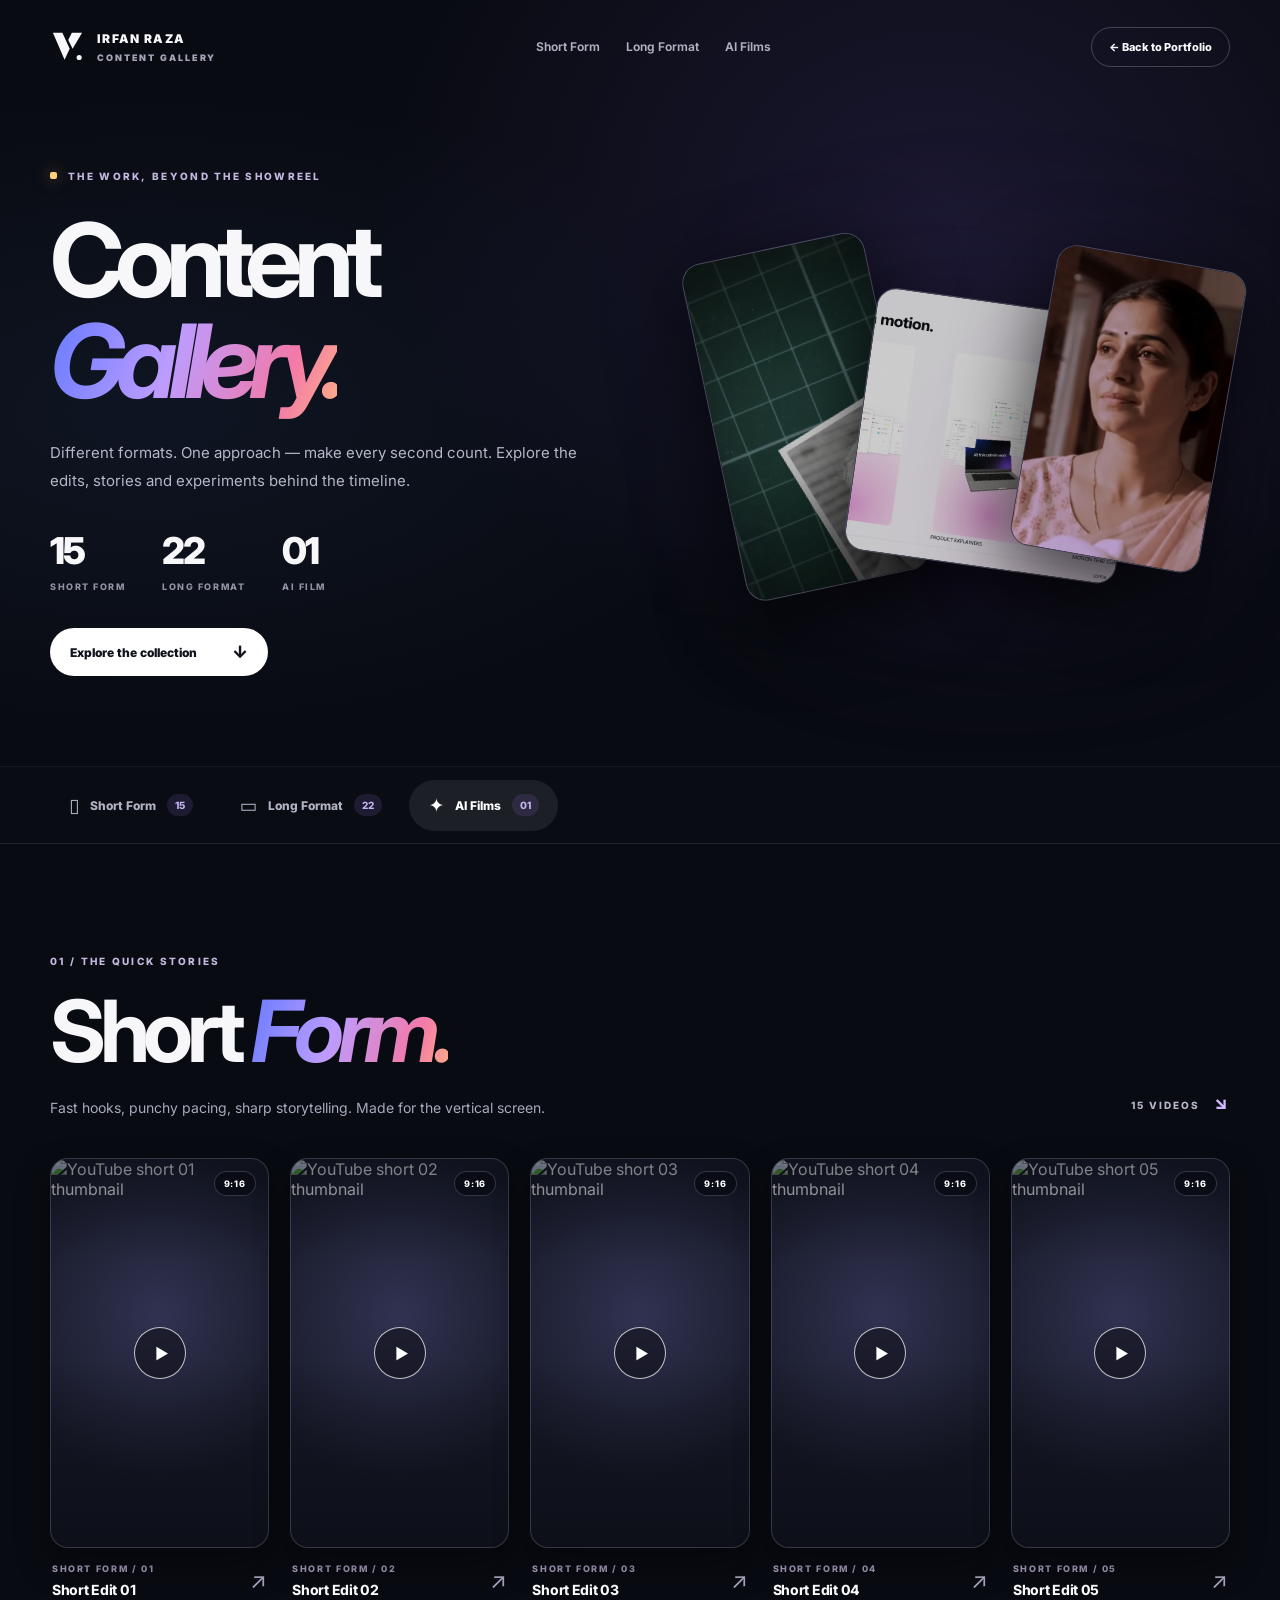
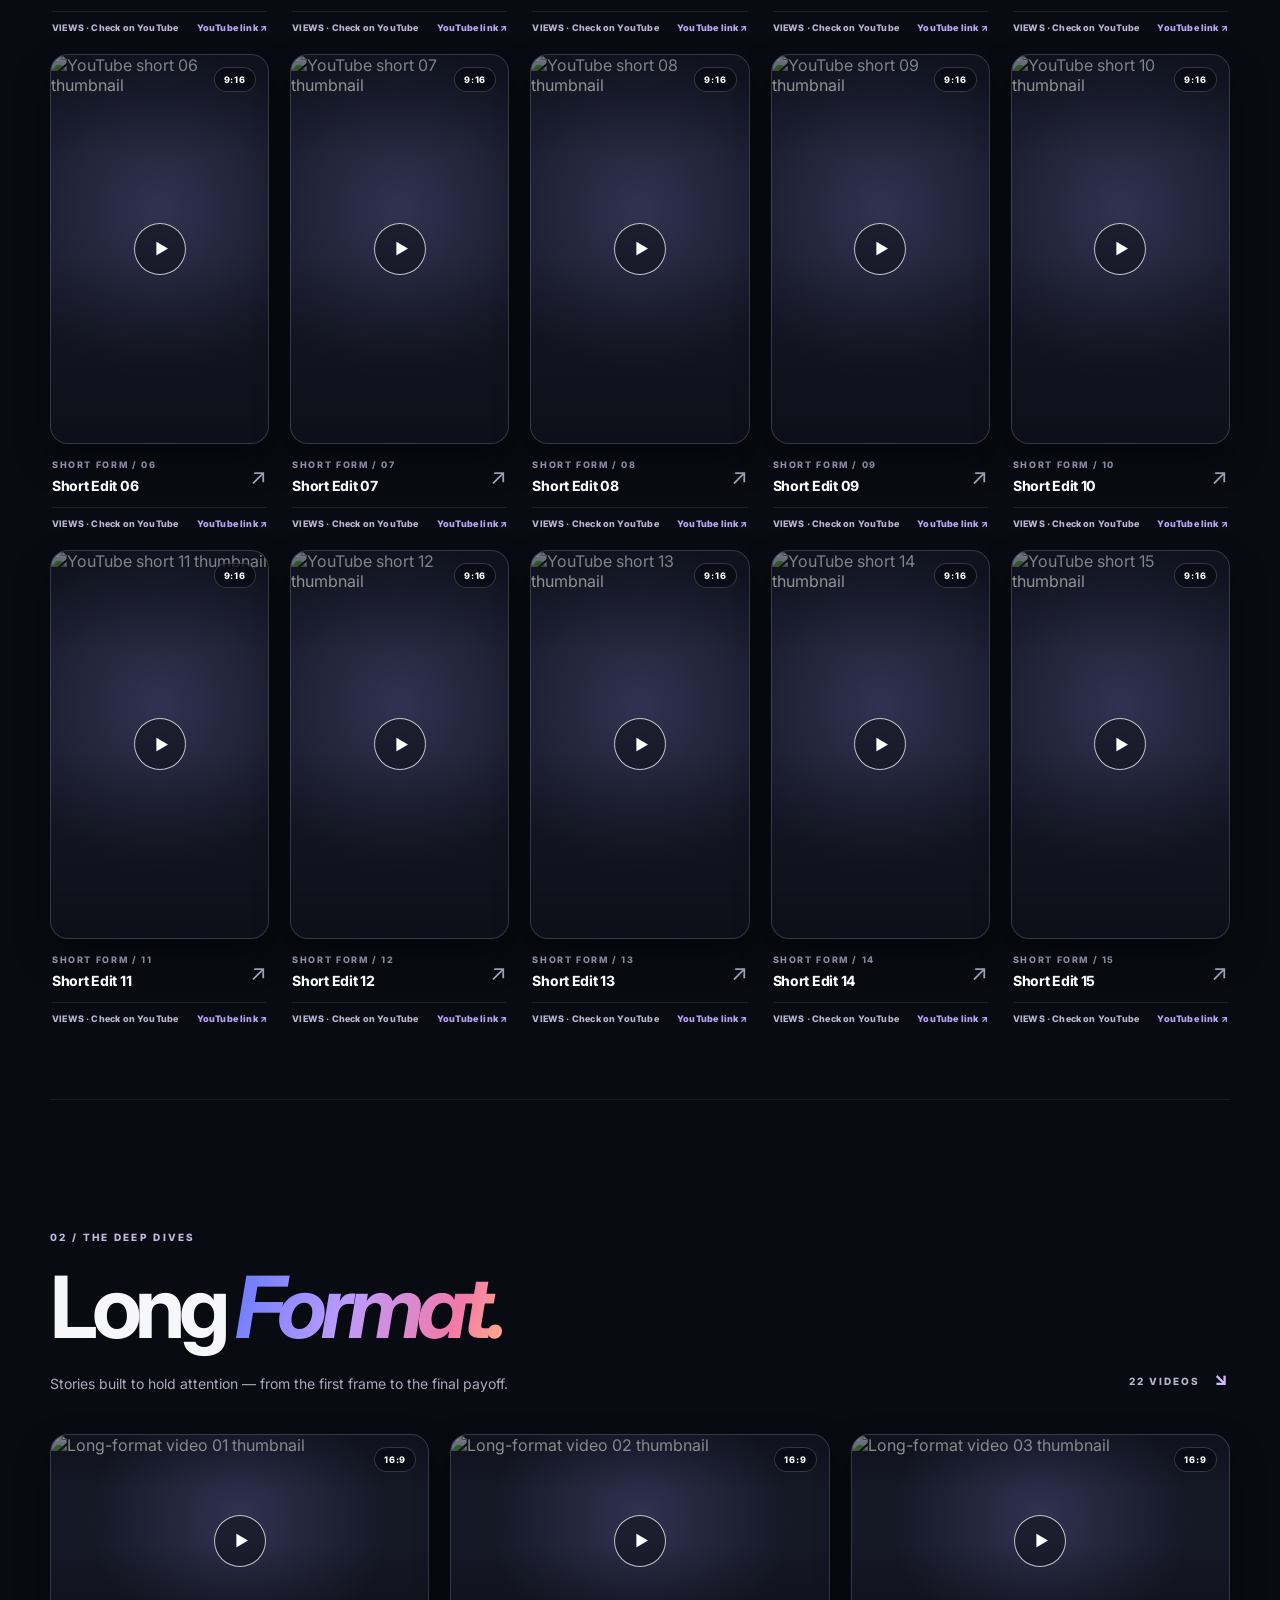
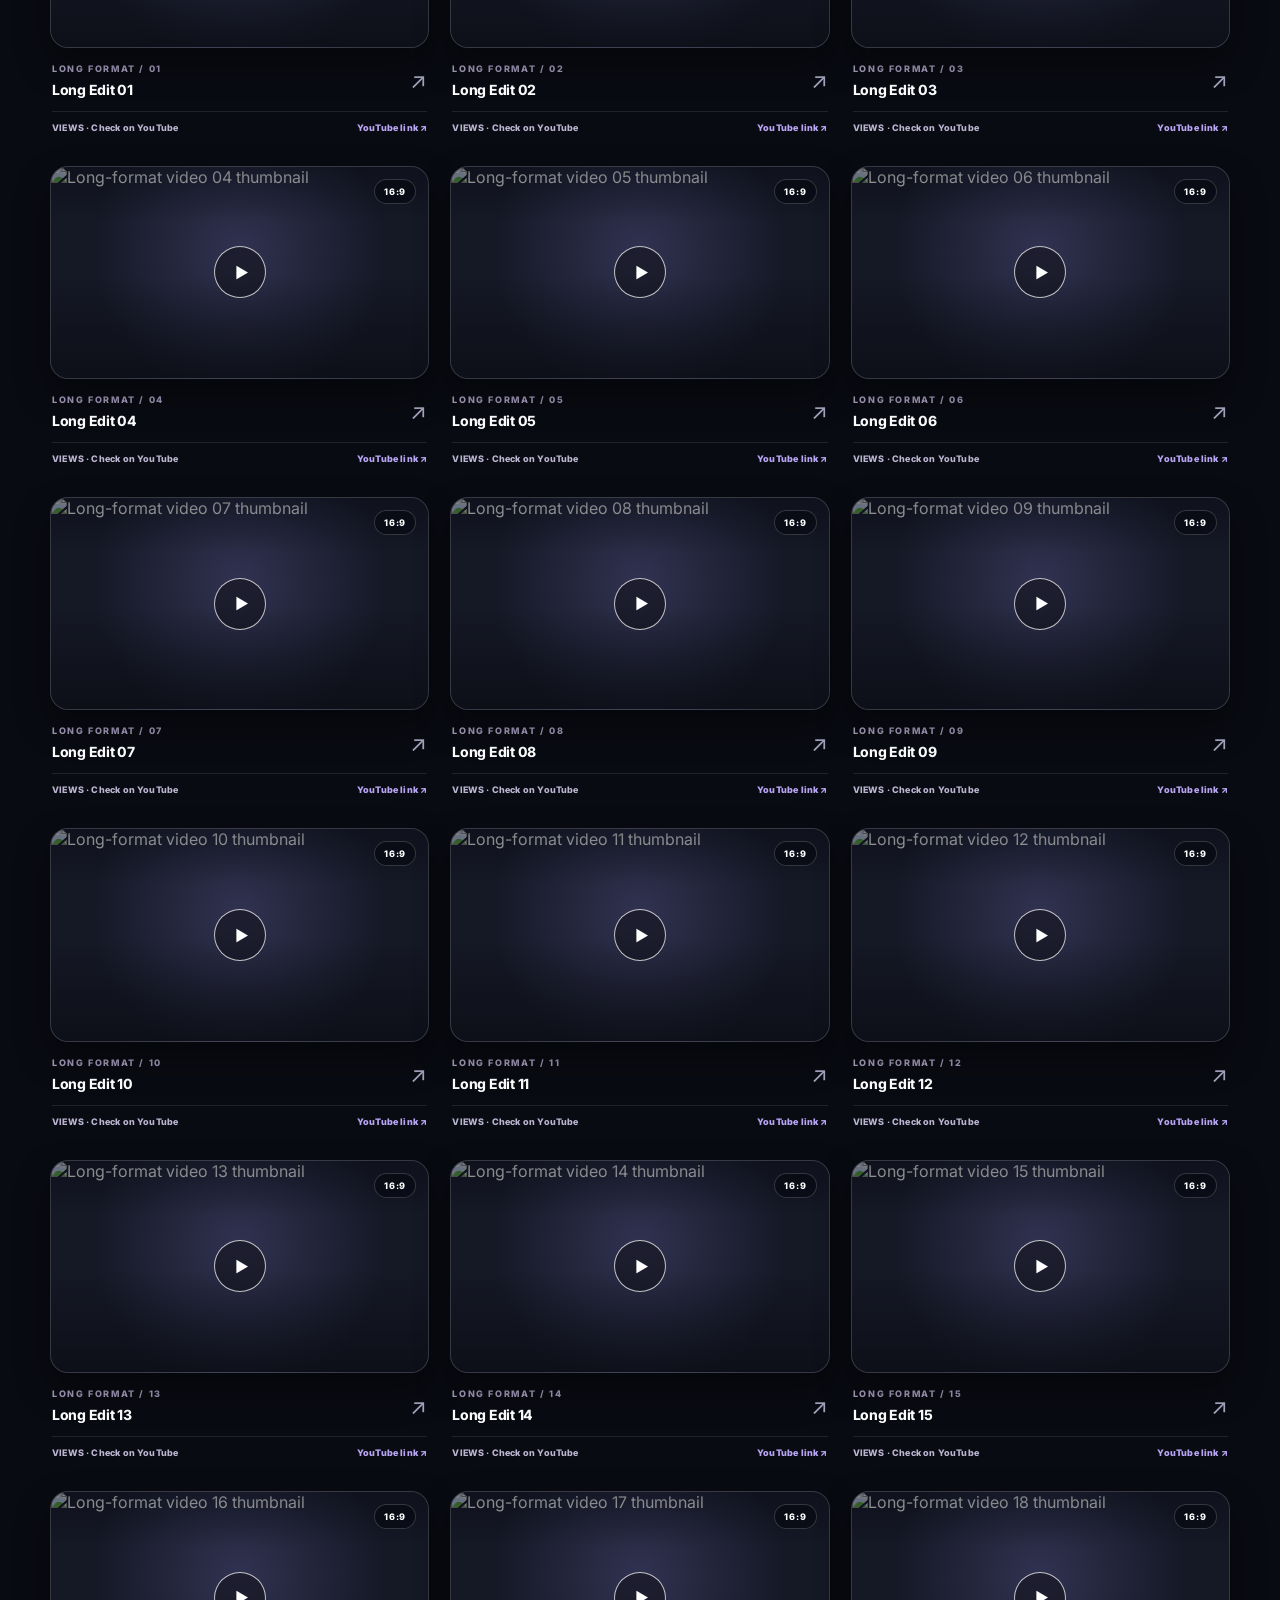
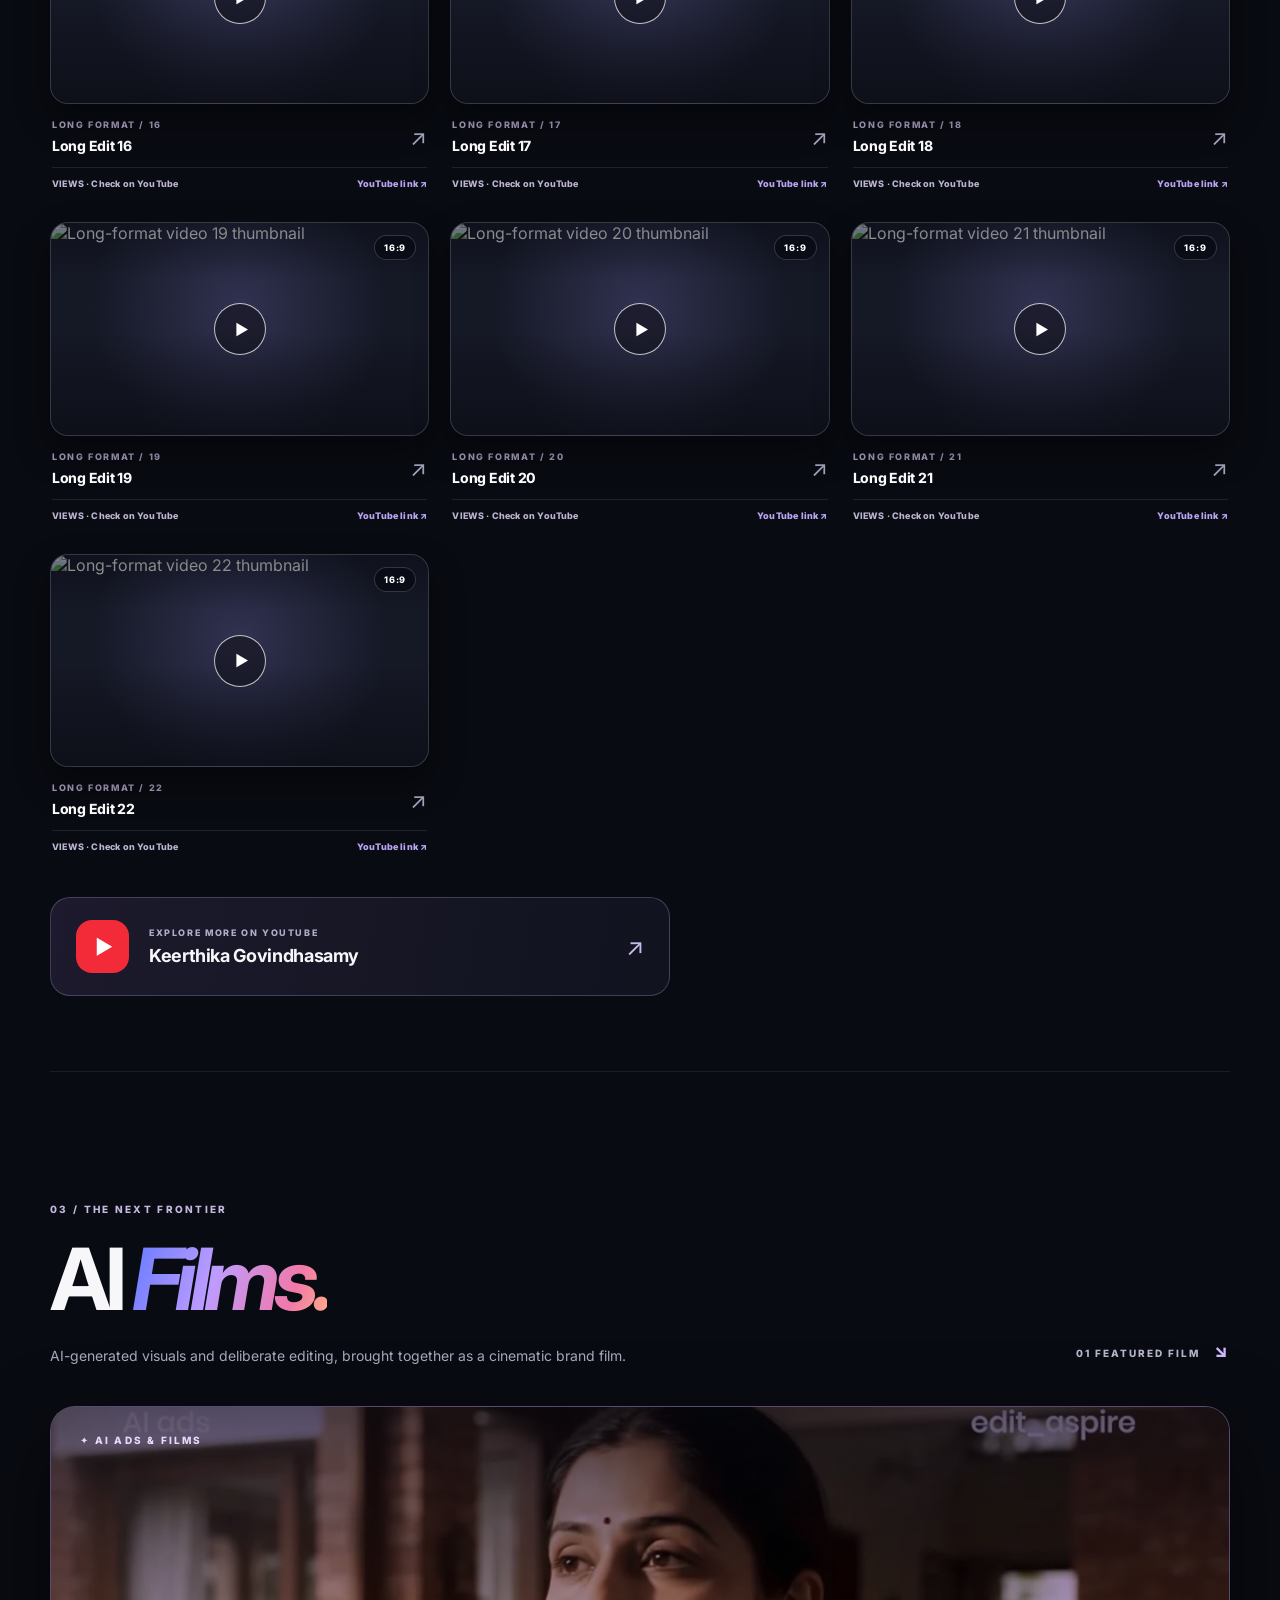
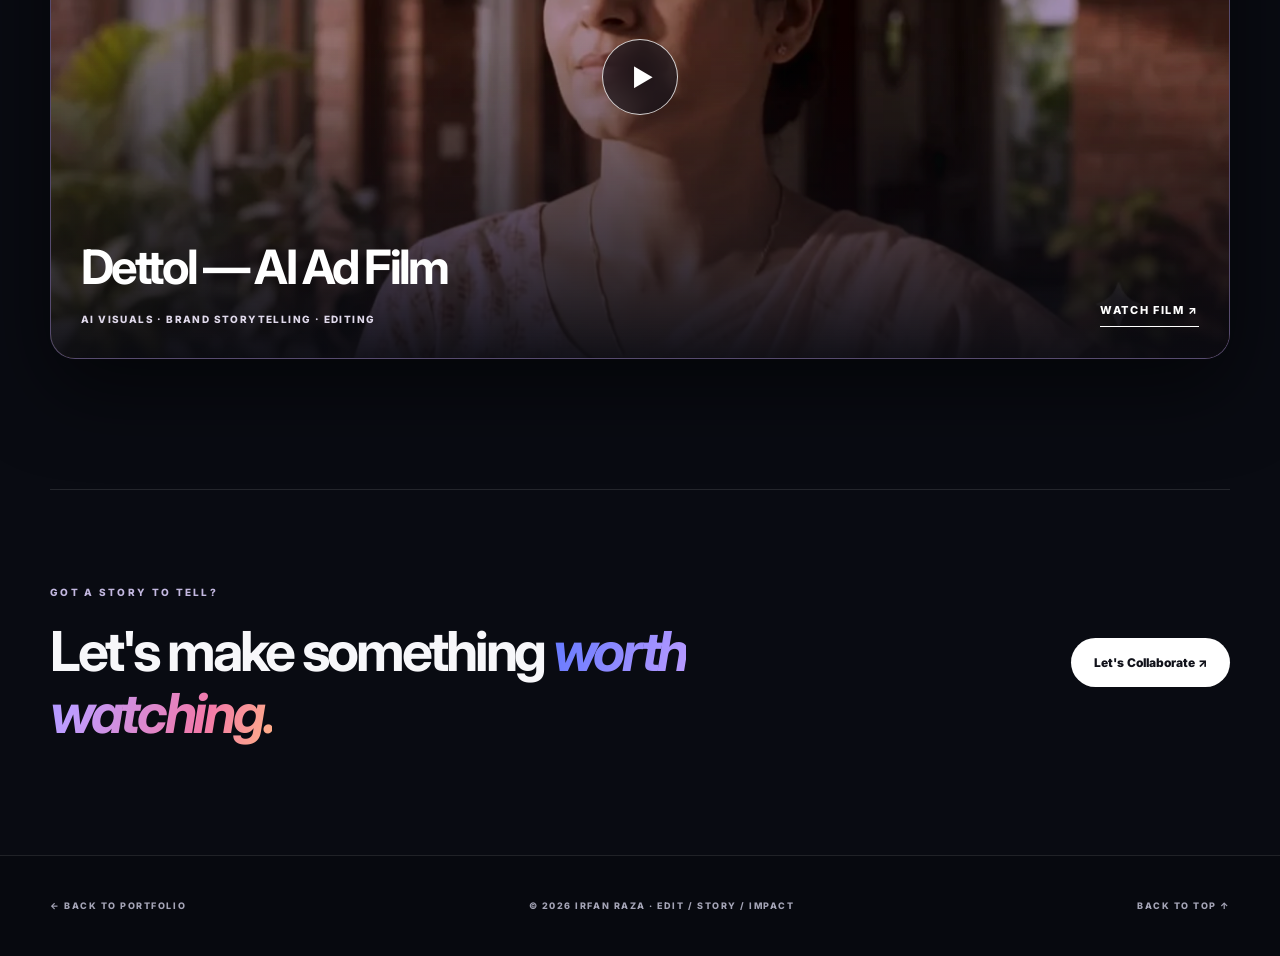
==== commit 9f7b28b6: "Add files via upload" ====
--- a/gallery.html
+++ b/gallery.html
@@ -1,12 +1,301 @@
-<!doctype html><html lang="en"><head><meta charset="utf-8"><meta name="viewport" content="width=device-width,initial-scale=1"><meta name="theme-color" content="#0b1020"><meta name="description" content="Irfan Raza's project archive: 11 short-form videos and 22 long-form YouTube projects."><title>Project Gallery — Irfan Raza</title><link rel="icon" type="image/svg+xml" href="assets/images/favicon.svg"><link rel="preconnect" href="https://fonts.googleapis.com"><link rel="preconnect" href="https://fonts.gstatic.com" crossorigin><link href="https://fonts.googleapis.com/css2?family=DM+Sans:wght@400;500;600;700;800&family=Space+Grotesk:wght@400;500;600;700&display=swap" rel="stylesheet"><link rel="stylesheet" href="styles.css"><link rel="stylesheet" href="gallery.css"><script src="content.js" defer></script><script src="gallery.js" defer></script></head><body class="gallery-page">
-<a class="skip" href="#short-form">Skip to projects</a>
-<header class="gallery-header"><div class="wrap gallery-nav"><a class="wordmark" href="index.html"><span class="wordmark-icon">IR<span>_</span></span><span class="wordmark-copy"><b>IRFAN RAZA</b><small>TECHBURNE / PROJECT GALLERY</small></span></a><nav aria-label="Gallery navigation"><a href="#short-form">SHORT FORM</a><a href="#long-form">LONG FORM</a></nav><a class="back-link" href="index.html">← BACK TO PORTFOLIO</a></div></header>
+<!DOCTYPE html>
+
+<html lang="en">
+<head>
+<meta charset="utf-8"/>
+<meta content="width=device-width, initial-scale=1" name="viewport"/>
+<meta content="#090b12" name="theme-color"/>
+<meta content="Irfan Raza content gallery: 15 short-form edits, 22 long-format videos and an AI ad film." name="description"/>
+<meta content="Content Gallery | Irfan Raza" property="og:title"/>
+<meta content="Explore short-form edits, long-format stories and AI films from Irfan Raza's portfolio." property="og:description"/>
+<meta content="assets/images/social-preview.jpg" property="og:image"/>
+<title>Content Gallery | Irfan Raza — Video Editor</title>
+<link href="assets/images/favicon.svg" rel="icon" type="image/svg+xml"/>
+<link href="https://fonts.googleapis.com" rel="preconnect"/>
+<link crossorigin="" href="https://fonts.gstatic.com" rel="preconnect"/>
+<link href="https://fonts.googleapis.com/css2?family=DM+Sans:wght@400;500;600;700&amp;family=Inter:wght@400;500;600;700;800;900&amp;display=swap" rel="stylesheet"/>
+<link href="styles.css" rel="stylesheet"/>
+<link href="gallery.css" rel="stylesheet"/>
+<script defer="" src="gallery.js"></script>
+<script defer="True" src="youtube-views.js"></script></head>
+<body class="gallery-page">
+<a class="skip-link" href="#short-form">Skip to videos</a>
+<div aria-hidden="true" class="gallery-ambient"></div>
+<header class="gallery-header wrap">
+<a aria-label="Back to Irfan Raza homepage" class="gallery-brand" href="index.html">
+<svg aria-label="Edit Story Impact logo" height="35" role="img" viewbox="0 0 48 48" width="35"><path d="M4 5h13l10 22-7 15L4 5Zm26 0h14L31 27l-6-12 5-10Z" fill="currentColor"></path><circle cx="40" cy="39" fill="currentColor" r="3.5"></circle></svg>
+<span>IRFAN RAZA <small>CONTENT GALLERY</small></span>
+</a>
+<nav aria-label="Gallery navigation" class="gallery-header-nav"><a href="#short-form">Short Form</a><a href="#long-form">Long Format</a><a href="#ai-films-gallery">AI Films</a></nav>
+<a class="gallery-back" href="index.html">← <span>Back to Portfolio</span></a>
+</header>
 <main>
-<section class="gallery-hero"><div class="wrap gallery-hero-inner"><div><span class="tiny-kicker"><i class="live-pixel"></i> ARCHIVE MODE / SELECT YOUR FORMAT</span><h1>The <em>project gallery.</em></h1><p>Stories move differently on every screen. Browse my editing work by format and play each video without leaving this portfolio.</p><div class="gallery-stats"><span><strong>11</strong><small>SHORT-FORM</small></span><span><strong>22</strong><small>LONG-FORM</small></span><span><strong>33</strong><small>VIDEO LINKS</small></span></div><a class="button button-primary" href="#short-form">BROWSE PROJECTS <span>↘</span></a></div><div class="gallery-illustration" aria-hidden="true"><div class="pixel-gallery-screen"><div class="screen-header"><span>ARCHIVE_33</span><span>● ONLINE</span></div><div class="screen-columns"><i></i><i></i><i></i></div><div class="screen-line"></div><div class="screen-foot">LOADING STORIES... <span>■■■■■</span></div></div><div class="gallery-coin">✦</div><div class="gallery-star">✳</div></div></div></section>
-<nav class="gallery-tabs" aria-label="Project categories"><div class="wrap"><a href="#short-form" class="tab active" data-category="short-form">▯ &nbsp; SHORT FORM <span>11</span></a><a href="#long-form" class="tab" data-category="long-form">▱ &nbsp; LONG FORMAT <span>22</span></a><a href="index.html#payoff" class="tab tab-featured">↗ &nbsp; FEATURED PROJECT</a></div></nav>
-<section class="gallery-section" id="short-form" aria-labelledby="short-title"><div class="wrap"><div class="gallery-section-head"><div><span class="eyebrow"><b>01</b> / VERTICAL STORIES</span><h2 id="short-title">Short <em>form.</em></h2><p>Fast hooks, sharp pacing, made for a 9:16 screen.</p></div><div class="category-count">11 <span>VIDEOS</span></div></div><div class="short-grid" id="short-grid"></div></div></section>
-<section class="gallery-section gallery-long" id="long-form" aria-labelledby="long-title"><div class="wrap"><div class="gallery-section-head"><div><span class="eyebrow"><b>02</b> / DEEPER STORIES</span><h2 id="long-title">Long <em>format.</em></h2><p>Structured to hold attention from the opening hook to the final frame.</p></div><div class="category-count">22 <span>VIDEOS</span></div></div><div class="long-grid" id="long-grid"></div><div class="gallery-channel"><span class="channel-badge">▶</span><div><small>MORE CREATOR-LED WORK</small><b>Keerthika Govindhasamy / Keerthi</b></div><a href="https://www.youtube.com/@KeerthikaGovindhasamy" target="_blank" rel="noopener noreferrer">VISIT CHANNEL ↗</a></div></div></section>
-<section class="gallery-end"><div class="wrap gallery-end-inner"><span>YOU'VE REACHED THE END OF THE LEVEL.</span><h2>Ready for your <em>next story?</em></h2><a class="button button-primary" href="mailto:irfanraza055@gmail.com?subject=Video%20Editing%20Project">WORK WITH ME ↗</a></div></section></main>
-<footer class="site-footer"><div class="wrap footer-grid"><a class="wordmark" href="index.html"><span class="wordmark-icon">IR<span>_</span></span><span class="wordmark-copy"><b>IRFAN RAZA</b><small>PROJECT GALLERY</small></span></a><span>ALL VIDEOS LINK TO THEIR ORIGINAL HOSTS</span><a href="#short-form">BACK TO TOP ↑</a></div><div class="footer-ground" aria-hidden="true"></div></footer>
-<dialog class="player-dialog" id="player-dialog" aria-labelledby="player-title"><div class="dialog-card"><div class="dialog-bar"><div><small>PROJECT ARCHIVE / NOW PLAYING</small><h3 id="player-title">Selected video</h3></div><button type="button" class="dialog-close" id="dialog-close" aria-label="Close player">✕</button></div><div class="player-stage" id="player-stage"></div><div class="player-bottom"><span>PRESS ESC TO CLOSE</span><a href="#" id="player-external" target="_blank" rel="noopener noreferrer">OPEN ORIGINAL ON YOUTUBE ↗</a></div></div></dialog>
-</body></html>
+<section aria-labelledby="gallery-title" class="gallery-hero wrap">
+<div class="gallery-hero-copy">
+<div class="gallery-eyebrow"><span></span> THE WORK, BEYOND THE SHOWREEL</div>
+<h1 id="gallery-title">Content<br/><em>Gallery.</em></h1>
+<p>Different formats. One approach — make every second count. Explore the edits, stories and experiments behind the timeline.</p>
+<div aria-label="Gallery video counts" class="gallery-stats"><span><strong>15</strong><small>SHORT FORM</small></span><span><strong>22</strong><small>LONG FORMAT</small></span><span><strong>01</strong><small>AI FILM</small></span></div>
+<a class="gallery-hero-cta" href="#short-form">Explore the collection <span>↓</span></a>
+</div>
+<div aria-hidden="true" class="gallery-hero-art">
+<div class="gallery-art-card art-one"><img alt="" src="assets/images/chandrasekhar-preview.webp"/></div>
+<div class="gallery-art-card art-two"><img alt="" src="assets/images/irfan-showreel.webp"/></div>
+<div class="gallery-art-card art-three"><img alt="" src="assets/images/dettol-ai-ad.webp"/></div>
+<div class="gallery-art-glow"></div>
+</div>
+</section>
+<nav aria-label="Jump to gallery category" class="gallery-tabs"><div class="gallery-tabs-inner wrap">
+<a href="#short-form"><span class="tab-symbol">▯</span> Short Form <small>15</small></a>
+<a href="#long-form"><span class="tab-symbol">▭</span> Long Format <small>22</small></a>
+<a href="#ai-films-gallery"><span class="tab-symbol">✦</span> AI Films <small>01</small></a>
+</div></nav>
+<section aria-labelledby="short-title" class="gallery-category wrap" id="short-form">
+<div class="category-head"><div><span class="gallery-kicker">01 / THE QUICK STORIES</span><h2 id="short-title">Short <em>Form.</em></h2><p>Fast hooks, punchy pacing, sharp storytelling. Made for the vertical screen.</p></div><span class="category-counter">15 VIDEOS <span>↘</span></span></div>
+<div class="short-grid"><article class="media-card short-card">
+<button aria-label="Play short-form video 01" class="media-open" data-id="m8CQNYvjB_Q" data-kind="short" data-title="Short Form · 01" data-url="https://youtu.be/m8CQNYvjB_Q" type="button">
+<span class="media-thumb"><img alt="YouTube short 01 thumbnail" decoding="async" loading="lazy" src="https://i.ytimg.com/vi/m8CQNYvjB_Q/hqdefault.jpg"/><span class="media-shade"></span><span aria-hidden="true" class="media-play">▶</span><span class="media-ratio">9:16</span></span>
+<span class="media-meta"><span><small>SHORT FORM / 01</small><strong>Short Edit 01</strong></span><span aria-hidden="true" class="media-external">↗</span></span>
+</button>
+<div class="video-stats-row gallery-video-stats"><span class="video-views" data-view-id="m8CQNYvjB_Q">VIEWS · Check on YouTube</span><a class="video-original" href="https://youtu.be/m8CQNYvjB_Q" rel="noopener noreferrer" target="_blank">YouTube link ↗</a></div></article>
+<article class="media-card short-card">
+<button aria-label="Play short-form video 02" class="media-open" data-id="PG8WKKEPhNQ" data-kind="short" data-title="Short Form · 02" data-url="https://www.youtube.com/shorts/PG8WKKEPhNQ" type="button">
+<span class="media-thumb"><img alt="YouTube short 02 thumbnail" decoding="async" loading="lazy" src="https://i.ytimg.com/vi/PG8WKKEPhNQ/hqdefault.jpg"/><span class="media-shade"></span><span aria-hidden="true" class="media-play">▶</span><span class="media-ratio">9:16</span></span>
+<span class="media-meta"><span><small>SHORT FORM / 02</small><strong>Short Edit 02</strong></span><span aria-hidden="true" class="media-external">↗</span></span>
+</button>
+<div class="video-stats-row gallery-video-stats"><span class="video-views" data-view-id="PG8WKKEPhNQ">VIEWS · Check on YouTube</span><a class="video-original" href="https://www.youtube.com/shorts/PG8WKKEPhNQ" rel="noopener noreferrer" target="_blank">YouTube link ↗</a></div></article>
+<article class="media-card short-card">
+<button aria-label="Play short-form video 03" class="media-open" data-id="VMLtavG5mXU" data-kind="short" data-title="Short Form · 03" data-url="https://www.youtube.com/shorts/VMLtavG5mXU" type="button">
+<span class="media-thumb"><img alt="YouTube short 03 thumbnail" decoding="async" loading="lazy" src="https://i.ytimg.com/vi/VMLtavG5mXU/hqdefault.jpg"/><span class="media-shade"></span><span aria-hidden="true" class="media-play">▶</span><span class="media-ratio">9:16</span></span>
+<span class="media-meta"><span><small>SHORT FORM / 03</small><strong>Short Edit 03</strong></span><span aria-hidden="true" class="media-external">↗</span></span>
+</button>
+<div class="video-stats-row gallery-video-stats"><span class="video-views" data-view-id="VMLtavG5mXU">VIEWS · Check on YouTube</span><a class="video-original" href="https://www.youtube.com/shorts/VMLtavG5mXU" rel="noopener noreferrer" target="_blank">YouTube link ↗</a></div></article>
+<article class="media-card short-card">
+<button aria-label="Play short-form video 04" class="media-open" data-id="Mc6FhAX66EQ" data-kind="short" data-title="Short Form · 04" data-url="https://www.youtube.com/shorts/Mc6FhAX66EQ" type="button">
+<span class="media-thumb"><img alt="YouTube short 04 thumbnail" decoding="async" loading="lazy" src="https://i.ytimg.com/vi/Mc6FhAX66EQ/hqdefault.jpg"/><span class="media-shade"></span><span aria-hidden="true" class="media-play">▶</span><span class="media-ratio">9:16</span></span>
+<span class="media-meta"><span><small>SHORT FORM / 04</small><strong>Short Edit 04</strong></span><span aria-hidden="true" class="media-external">↗</span></span>
+</button>
+<div class="video-stats-row gallery-video-stats"><span class="video-views" data-view-id="Mc6FhAX66EQ">VIEWS · Check on YouTube</span><a class="video-original" href="https://www.youtube.com/shorts/Mc6FhAX66EQ" rel="noopener noreferrer" target="_blank">YouTube link ↗</a></div></article>
+<article class="media-card short-card">
+<button aria-label="Play short-form video 05" class="media-open" data-id="JnCwyD_KBHc" data-kind="short" data-title="Short Form · 05" data-url="https://www.youtube.com/shorts/JnCwyD_KBHc" type="button">
+<span class="media-thumb"><img alt="YouTube short 05 thumbnail" decoding="async" loading="lazy" src="https://i.ytimg.com/vi/JnCwyD_KBHc/hqdefault.jpg"/><span class="media-shade"></span><span aria-hidden="true" class="media-play">▶</span><span class="media-ratio">9:16</span></span>
+<span class="media-meta"><span><small>SHORT FORM / 05</small><strong>Short Edit 05</strong></span><span aria-hidden="true" class="media-external">↗</span></span>
+</button>
+<div class="video-stats-row gallery-video-stats"><span class="video-views" data-view-id="JnCwyD_KBHc">VIEWS · Check on YouTube</span><a class="video-original" href="https://www.youtube.com/shorts/JnCwyD_KBHc" rel="noopener noreferrer" target="_blank">YouTube link ↗</a></div></article>
+<article class="media-card short-card">
+<button aria-label="Play short-form video 06" class="media-open" data-id="C4DKtWh1edQ" data-kind="short" data-title="Short Form · 06" data-url="https://www.youtube.com/shorts/C4DKtWh1edQ" type="button">
+<span class="media-thumb"><img alt="YouTube short 06 thumbnail" decoding="async" loading="lazy" src="https://i.ytimg.com/vi/C4DKtWh1edQ/hqdefault.jpg"/><span class="media-shade"></span><span aria-hidden="true" class="media-play">▶</span><span class="media-ratio">9:16</span></span>
+<span class="media-meta"><span><small>SHORT FORM / 06</small><strong>Short Edit 06</strong></span><span aria-hidden="true" class="media-external">↗</span></span>
+</button>
+<div class="video-stats-row gallery-video-stats"><span class="video-views" data-view-id="C4DKtWh1edQ">VIEWS · Check on YouTube</span><a class="video-original" href="https://www.youtube.com/shorts/C4DKtWh1edQ" rel="noopener noreferrer" target="_blank">YouTube link ↗</a></div></article>
+<article class="media-card short-card">
+<button aria-label="Play short-form video 07" class="media-open" data-id="1LkAkyrdFvM" data-kind="short" data-title="Short Form · 07" data-url="https://www.youtube.com/shorts/1LkAkyrdFvM" type="button">
+<span class="media-thumb"><img alt="YouTube short 07 thumbnail" decoding="async" loading="lazy" src="https://i.ytimg.com/vi/1LkAkyrdFvM/hqdefault.jpg"/><span class="media-shade"></span><span aria-hidden="true" class="media-play">▶</span><span class="media-ratio">9:16</span></span>
+<span class="media-meta"><span><small>SHORT FORM / 07</small><strong>Short Edit 07</strong></span><span aria-hidden="true" class="media-external">↗</span></span>
+</button>
+<div class="video-stats-row gallery-video-stats"><span class="video-views" data-view-id="1LkAkyrdFvM">VIEWS · Check on YouTube</span><a class="video-original" href="https://www.youtube.com/shorts/1LkAkyrdFvM" rel="noopener noreferrer" target="_blank">YouTube link ↗</a></div></article>
+<article class="media-card short-card">
+<button aria-label="Play short-form video 08" class="media-open" data-id="_cpspMHOo2I" data-kind="short" data-title="Short Form · 08" data-url="https://www.youtube.com/shorts/_cpspMHOo2I" type="button">
+<span class="media-thumb"><img alt="YouTube short 08 thumbnail" decoding="async" loading="lazy" src="https://i.ytimg.com/vi/_cpspMHOo2I/hqdefault.jpg"/><span class="media-shade"></span><span aria-hidden="true" class="media-play">▶</span><span class="media-ratio">9:16</span></span>
+<span class="media-meta"><span><small>SHORT FORM / 08</small><strong>Short Edit 08</strong></span><span aria-hidden="true" class="media-external">↗</span></span>
+</button>
+<div class="video-stats-row gallery-video-stats"><span class="video-views" data-view-id="_cpspMHOo2I">VIEWS · Check on YouTube</span><a class="video-original" href="https://www.youtube.com/shorts/_cpspMHOo2I" rel="noopener noreferrer" target="_blank">YouTube link ↗</a></div></article>
+<article class="media-card short-card">
+<button aria-label="Play short-form video 09" class="media-open" data-id="OxNz9zCn9CA" data-kind="short" data-title="Short Form · 09" data-url="https://www.youtube.com/shorts/OxNz9zCn9CA" type="button">
+<span class="media-thumb"><img alt="YouTube short 09 thumbnail" decoding="async" loading="lazy" src="https://i.ytimg.com/vi/OxNz9zCn9CA/hqdefault.jpg"/><span class="media-shade"></span><span aria-hidden="true" class="media-play">▶</span><span class="media-ratio">9:16</span></span>
+<span class="media-meta"><span><small>SHORT FORM / 09</small><strong>Short Edit 09</strong></span><span aria-hidden="true" class="media-external">↗</span></span>
+</button>
+<div class="video-stats-row gallery-video-stats"><span class="video-views" data-view-id="OxNz9zCn9CA">VIEWS · Check on YouTube</span><a class="video-original" href="https://www.youtube.com/shorts/OxNz9zCn9CA" rel="noopener noreferrer" target="_blank">YouTube link ↗</a></div></article>
+<article class="media-card short-card">
+<button aria-label="Play short-form video 10" class="media-open" data-id="dFtq6QlcOJU" data-kind="short" data-title="Short Form · 10" data-url="https://www.youtube.com/shorts/dFtq6QlcOJU" type="button">
+<span class="media-thumb"><img alt="YouTube short 10 thumbnail" decoding="async" loading="lazy" src="https://i.ytimg.com/vi/dFtq6QlcOJU/hqdefault.jpg"/><span class="media-shade"></span><span aria-hidden="true" class="media-play">▶</span><span class="media-ratio">9:16</span></span>
+<span class="media-meta"><span><small>SHORT FORM / 10</small><strong>Short Edit 10</strong></span><span aria-hidden="true" class="media-external">↗</span></span>
+</button>
+<div class="video-stats-row gallery-video-stats"><span class="video-views" data-view-id="dFtq6QlcOJU">VIEWS · Check on YouTube</span><a class="video-original" href="https://www.youtube.com/shorts/dFtq6QlcOJU" rel="noopener noreferrer" target="_blank">YouTube link ↗</a></div></article>
+<article class="media-card short-card">
+<button aria-label="Play short-form video 11" class="media-open" data-id="WZdLW5rU0Ak" data-kind="short" data-title="Short Form · 11" data-url="https://www.youtube.com/shorts/WZdLW5rU0Ak" type="button">
+<span class="media-thumb"><img alt="YouTube short 11 thumbnail" decoding="async" loading="lazy" src="https://i.ytimg.com/vi/WZdLW5rU0Ak/hqdefault.jpg"/><span class="media-shade"></span><span aria-hidden="true" class="media-play">▶</span><span class="media-ratio">9:16</span></span>
+<span class="media-meta"><span><small>SHORT FORM / 11</small><strong>Short Edit 11</strong></span><span aria-hidden="true" class="media-external">↗</span></span>
+</button>
+<div class="video-stats-row gallery-video-stats"><span class="video-views" data-view-id="WZdLW5rU0Ak">VIEWS · Check on YouTube</span><a class="video-original" href="https://www.youtube.com/shorts/WZdLW5rU0Ak" rel="noopener noreferrer" target="_blank">YouTube link ↗</a></div></article>
+<article class="media-card short-card">
+<button aria-label="Play short-form video 12" class="media-open" data-id="moOnvPg2eQQ" data-kind="short" data-title="Short Form · 12" data-url="https://www.youtube.com/shorts/moOnvPg2eQQ" type="button">
+<span class="media-thumb"><img alt="YouTube short 12 thumbnail" decoding="async" loading="lazy" src="https://i.ytimg.com/vi/moOnvPg2eQQ/hqdefault.jpg"/><span class="media-shade"></span><span aria-hidden="true" class="media-play">▶</span><span class="media-ratio">9:16</span></span>
+<span class="media-meta"><span><small>SHORT FORM / 12</small><strong>Short Edit 12</strong></span><span aria-hidden="true" class="media-external">↗</span></span>
+</button>
+<div class="video-stats-row gallery-video-stats"><span class="video-views" data-view-id="moOnvPg2eQQ">VIEWS · Check on YouTube</span><a class="video-original" href="https://www.youtube.com/shorts/moOnvPg2eQQ" rel="noopener noreferrer" target="_blank">YouTube link ↗</a></div></article>
+<article class="media-card short-card">
+<button aria-label="Play short-form video 13" class="media-open" data-id="aRD-pvLzmlw" data-kind="short" data-title="Short Form · 13" data-url="https://www.youtube.com/shorts/aRD-pvLzmlw" type="button">
+<span class="media-thumb"><img alt="YouTube short 13 thumbnail" decoding="async" loading="lazy" src="https://i.ytimg.com/vi/aRD-pvLzmlw/hqdefault.jpg"/><span class="media-shade"></span><span aria-hidden="true" class="media-play">▶</span><span class="media-ratio">9:16</span></span>
+<span class="media-meta"><span><small>SHORT FORM / 13</small><strong>Short Edit 13</strong></span><span aria-hidden="true" class="media-external">↗</span></span>
+</button>
+<div class="video-stats-row gallery-video-stats"><span class="video-views" data-view-id="aRD-pvLzmlw">VIEWS · Check on YouTube</span><a class="video-original" href="https://www.youtube.com/shorts/aRD-pvLzmlw" rel="noopener noreferrer" target="_blank">YouTube link ↗</a></div></article>
+<article class="media-card short-card">
+<button aria-label="Play short-form video 14" class="media-open" data-id="UuYYLlczrHk" data-kind="short" data-title="Short Form · 14" data-url="https://www.youtube.com/shorts/UuYYLlczrHk" type="button">
+<span class="media-thumb"><img alt="YouTube short 14 thumbnail" decoding="async" loading="lazy" src="https://i.ytimg.com/vi/UuYYLlczrHk/hqdefault.jpg"/><span class="media-shade"></span><span aria-hidden="true" class="media-play">▶</span><span class="media-ratio">9:16</span></span>
+<span class="media-meta"><span><small>SHORT FORM / 14</small><strong>Short Edit 14</strong></span><span aria-hidden="true" class="media-external">↗</span></span>
+</button>
+<div class="video-stats-row gallery-video-stats"><span class="video-views" data-view-id="UuYYLlczrHk">VIEWS · Check on YouTube</span><a class="video-original" href="https://www.youtube.com/shorts/UuYYLlczrHk" rel="noopener noreferrer" target="_blank">YouTube link ↗</a></div></article>
+<article class="media-card short-card">
+<button aria-label="Play short-form video 15" class="media-open" data-id="NADLANsb6GA" data-kind="short" data-title="Short Form · 15" data-url="https://www.youtube.com/shorts/NADLANsb6GA" type="button">
+<span class="media-thumb"><img alt="YouTube short 15 thumbnail" decoding="async" loading="lazy" src="https://i.ytimg.com/vi/NADLANsb6GA/hqdefault.jpg"/><span class="media-shade"></span><span aria-hidden="true" class="media-play">▶</span><span class="media-ratio">9:16</span></span>
+<span class="media-meta"><span><small>SHORT FORM / 15</small><strong>Short Edit 15</strong></span><span aria-hidden="true" class="media-external">↗</span></span>
+</button>
+<div class="video-stats-row gallery-video-stats"><span class="video-views" data-view-id="NADLANsb6GA">VIEWS · Check on YouTube</span><a class="video-original" href="https://www.youtube.com/shorts/NADLANsb6GA" rel="noopener noreferrer" target="_blank">YouTube link ↗</a></div></article></div>
+</section>
+<section aria-labelledby="long-title" class="gallery-category wrap long-category" id="long-form">
+<div class="category-head"><div><span class="gallery-kicker">02 / THE DEEP DIVES</span><h2 id="long-title">Long <em>Format.</em></h2><p>Stories built to hold attention — from the first frame to the final payoff.</p></div><span class="category-counter">22 VIDEOS <span>↘</span></span></div>
+<div class="long-grid"><article class="media-card long-card">
+<button aria-label="Play long-format video 01" class="media-open" data-id="XsXN_KSTZUE" data-kind="long" data-title="Long Format · 01" data-url="https://youtu.be/XsXN_KSTZUE" type="button">
+<span class="media-thumb"><img alt="Long-format video 01 thumbnail" decoding="async" loading="lazy" src="https://i.ytimg.com/vi/XsXN_KSTZUE/hqdefault.jpg"/><span class="media-shade"></span><span aria-hidden="true" class="media-play">▶</span><span class="media-ratio">16:9</span></span>
+<span class="media-meta"><span><small>LONG FORMAT / 01</small><strong>Long Edit 01</strong></span><span aria-hidden="true" class="media-external">↗</span></span>
+</button>
+<div class="video-stats-row gallery-video-stats"><span class="video-views" data-view-id="XsXN_KSTZUE">VIEWS · Check on YouTube</span><a class="video-original" href="https://youtu.be/XsXN_KSTZUE" rel="noopener noreferrer" target="_blank">YouTube link ↗</a></div></article>
+<article class="media-card long-card">
+<button aria-label="Play long-format video 02" class="media-open" data-id="PtGxCyKWoyc" data-kind="long" data-title="Long Format · 02" data-url="https://youtu.be/PtGxCyKWoyc" type="button">
+<span class="media-thumb"><img alt="Long-format video 02 thumbnail" decoding="async" loading="lazy" src="https://i.ytimg.com/vi/PtGxCyKWoyc/hqdefault.jpg"/><span class="media-shade"></span><span aria-hidden="true" class="media-play">▶</span><span class="media-ratio">16:9</span></span>
+<span class="media-meta"><span><small>LONG FORMAT / 02</small><strong>Long Edit 02</strong></span><span aria-hidden="true" class="media-external">↗</span></span>
+</button>
+<div class="video-stats-row gallery-video-stats"><span class="video-views" data-view-id="PtGxCyKWoyc">VIEWS · Check on YouTube</span><a class="video-original" href="https://youtu.be/PtGxCyKWoyc" rel="noopener noreferrer" target="_blank">YouTube link ↗</a></div></article>
+<article class="media-card long-card">
+<button aria-label="Play long-format video 03" class="media-open" data-id="jSwI1sLjiNo" data-kind="long" data-title="Long Format · 03" data-url="https://youtu.be/jSwI1sLjiNo" type="button">
+<span class="media-thumb"><img alt="Long-format video 03 thumbnail" decoding="async" loading="lazy" src="https://i.ytimg.com/vi/jSwI1sLjiNo/hqdefault.jpg"/><span class="media-shade"></span><span aria-hidden="true" class="media-play">▶</span><span class="media-ratio">16:9</span></span>
+<span class="media-meta"><span><small>LONG FORMAT / 03</small><strong>Long Edit 03</strong></span><span aria-hidden="true" class="media-external">↗</span></span>
+</button>
+<div class="video-stats-row gallery-video-stats"><span class="video-views" data-view-id="jSwI1sLjiNo">VIEWS · Check on YouTube</span><a class="video-original" href="https://youtu.be/jSwI1sLjiNo" rel="noopener noreferrer" target="_blank">YouTube link ↗</a></div></article>
+<article class="media-card long-card">
+<button aria-label="Play long-format video 04" class="media-open" data-id="rPrJmcNbTEM" data-kind="long" data-title="Long Format · 04" data-url="https://youtu.be/rPrJmcNbTEM" type="button">
+<span class="media-thumb"><img alt="Long-format video 04 thumbnail" decoding="async" loading="lazy" src="https://i.ytimg.com/vi/rPrJmcNbTEM/hqdefault.jpg"/><span class="media-shade"></span><span aria-hidden="true" class="media-play">▶</span><span class="media-ratio">16:9</span></span>
+<span class="media-meta"><span><small>LONG FORMAT / 04</small><strong>Long Edit 04</strong></span><span aria-hidden="true" class="media-external">↗</span></span>
+</button>
+<div class="video-stats-row gallery-video-stats"><span class="video-views" data-view-id="rPrJmcNbTEM">VIEWS · Check on YouTube</span><a class="video-original" href="https://youtu.be/rPrJmcNbTEM" rel="noopener noreferrer" target="_blank">YouTube link ↗</a></div></article>
+<article class="media-card long-card">
+<button aria-label="Play long-format video 05" class="media-open" data-id="yKVrPG0KDGw" data-kind="long" data-title="Long Format · 05" data-url="https://youtu.be/yKVrPG0KDGw" type="button">
+<span class="media-thumb"><img alt="Long-format video 05 thumbnail" decoding="async" loading="lazy" src="https://i.ytimg.com/vi/yKVrPG0KDGw/hqdefault.jpg"/><span class="media-shade"></span><span aria-hidden="true" class="media-play">▶</span><span class="media-ratio">16:9</span></span>
+<span class="media-meta"><span><small>LONG FORMAT / 05</small><strong>Long Edit 05</strong></span><span aria-hidden="true" class="media-external">↗</span></span>
+</button>
+<div class="video-stats-row gallery-video-stats"><span class="video-views" data-view-id="yKVrPG0KDGw">VIEWS · Check on YouTube</span><a class="video-original" href="https://youtu.be/yKVrPG0KDGw" rel="noopener noreferrer" target="_blank">YouTube link ↗</a></div></article>
+<article class="media-card long-card">
+<button aria-label="Play long-format video 06" class="media-open" data-id="gahXQxj15J0" data-kind="long" data-title="Long Format · 06" data-url="https://youtu.be/gahXQxj15J0" type="button">
+<span class="media-thumb"><img alt="Long-format video 06 thumbnail" decoding="async" loading="lazy" src="https://i.ytimg.com/vi/gahXQxj15J0/hqdefault.jpg"/><span class="media-shade"></span><span aria-hidden="true" class="media-play">▶</span><span class="media-ratio">16:9</span></span>
+<span class="media-meta"><span><small>LONG FORMAT / 06</small><strong>Long Edit 06</strong></span><span aria-hidden="true" class="media-external">↗</span></span>
+</button>
+<div class="video-stats-row gallery-video-stats"><span class="video-views" data-view-id="gahXQxj15J0">VIEWS · Check on YouTube</span><a class="video-original" href="https://youtu.be/gahXQxj15J0" rel="noopener noreferrer" target="_blank">YouTube link ↗</a></div></article>
+<article class="media-card long-card">
+<button aria-label="Play long-format video 07" class="media-open" data-id="EG3IRKcneBY" data-kind="long" data-title="Long Format · 07" data-url="https://youtu.be/EG3IRKcneBY" type="button">
+<span class="media-thumb"><img alt="Long-format video 07 thumbnail" decoding="async" loading="lazy" src="https://i.ytimg.com/vi/EG3IRKcneBY/hqdefault.jpg"/><span class="media-shade"></span><span aria-hidden="true" class="media-play">▶</span><span class="media-ratio">16:9</span></span>
+<span class="media-meta"><span><small>LONG FORMAT / 07</small><strong>Long Edit 07</strong></span><span aria-hidden="true" class="media-external">↗</span></span>
+</button>
+<div class="video-stats-row gallery-video-stats"><span class="video-views" data-view-id="EG3IRKcneBY">VIEWS · Check on YouTube</span><a class="video-original" href="https://youtu.be/EG3IRKcneBY" rel="noopener noreferrer" target="_blank">YouTube link ↗</a></div></article>
+<article class="media-card long-card">
+<button aria-label="Play long-format video 08" class="media-open" data-id="FGzgZiNWUQ0" data-kind="long" data-title="Long Format · 08" data-url="https://youtu.be/FGzgZiNWUQ0" type="button">
+<span class="media-thumb"><img alt="Long-format video 08 thumbnail" decoding="async" loading="lazy" src="https://i.ytimg.com/vi/FGzgZiNWUQ0/hqdefault.jpg"/><span class="media-shade"></span><span aria-hidden="true" class="media-play">▶</span><span class="media-ratio">16:9</span></span>
+<span class="media-meta"><span><small>LONG FORMAT / 08</small><strong>Long Edit 08</strong></span><span aria-hidden="true" class="media-external">↗</span></span>
+</button>
+<div class="video-stats-row gallery-video-stats"><span class="video-views" data-view-id="FGzgZiNWUQ0">VIEWS · Check on YouTube</span><a class="video-original" href="https://youtu.be/FGzgZiNWUQ0" rel="noopener noreferrer" target="_blank">YouTube link ↗</a></div></article>
+<article class="media-card long-card">
+<button aria-label="Play long-format video 09" class="media-open" data-id="BdfB0S0BeVU" data-kind="long" data-title="Long Format · 09" data-url="https://youtu.be/BdfB0S0BeVU" type="button">
+<span class="media-thumb"><img alt="Long-format video 09 thumbnail" decoding="async" loading="lazy" src="https://i.ytimg.com/vi/BdfB0S0BeVU/hqdefault.jpg"/><span class="media-shade"></span><span aria-hidden="true" class="media-play">▶</span><span class="media-ratio">16:9</span></span>
+<span class="media-meta"><span><small>LONG FORMAT / 09</small><strong>Long Edit 09</strong></span><span aria-hidden="true" class="media-external">↗</span></span>
+</button>
+<div class="video-stats-row gallery-video-stats"><span class="video-views" data-view-id="BdfB0S0BeVU">VIEWS · Check on YouTube</span><a class="video-original" href="https://youtu.be/BdfB0S0BeVU" rel="noopener noreferrer" target="_blank">YouTube link ↗</a></div></article>
+<article class="media-card long-card">
+<button aria-label="Play long-format video 10" class="media-open" data-id="SD7wUD7LDj4" data-kind="long" data-title="Long Format · 10" data-url="https://youtu.be/SD7wUD7LDj4" type="button">
+<span class="media-thumb"><img alt="Long-format video 10 thumbnail" decoding="async" loading="lazy" src="https://i.ytimg.com/vi/SD7wUD7LDj4/hqdefault.jpg"/><span class="media-shade"></span><span aria-hidden="true" class="media-play">▶</span><span class="media-ratio">16:9</span></span>
+<span class="media-meta"><span><small>LONG FORMAT / 10</small><strong>Long Edit 10</strong></span><span aria-hidden="true" class="media-external">↗</span></span>
+</button>
+<div class="video-stats-row gallery-video-stats"><span class="video-views" data-view-id="SD7wUD7LDj4">VIEWS · Check on YouTube</span><a class="video-original" href="https://youtu.be/SD7wUD7LDj4" rel="noopener noreferrer" target="_blank">YouTube link ↗</a></div></article>
+<article class="media-card long-card">
+<button aria-label="Play long-format video 11" class="media-open" data-id="liBGgbLym3s" data-kind="long" data-title="Long Format · 11" data-url="https://youtu.be/liBGgbLym3s" type="button">
+<span class="media-thumb"><img alt="Long-format video 11 thumbnail" decoding="async" loading="lazy" src="https://i.ytimg.com/vi/liBGgbLym3s/hqdefault.jpg"/><span class="media-shade"></span><span aria-hidden="true" class="media-play">▶</span><span class="media-ratio">16:9</span></span>
+<span class="media-meta"><span><small>LONG FORMAT / 11</small><strong>Long Edit 11</strong></span><span aria-hidden="true" class="media-external">↗</span></span>
+</button>
+<div class="video-stats-row gallery-video-stats"><span class="video-views" data-view-id="liBGgbLym3s">VIEWS · Check on YouTube</span><a class="video-original" href="https://youtu.be/liBGgbLym3s" rel="noopener noreferrer" target="_blank">YouTube link ↗</a></div></article>
+<article class="media-card long-card">
+<button aria-label="Play long-format video 12" class="media-open" data-id="abVpswkdsSY" data-kind="long" data-title="Long Format · 12" data-url="https://youtu.be/abVpswkdsSY" type="button">
+<span class="media-thumb"><img alt="Long-format video 12 thumbnail" decoding="async" loading="lazy" src="https://i.ytimg.com/vi/abVpswkdsSY/hqdefault.jpg"/><span class="media-shade"></span><span aria-hidden="true" class="media-play">▶</span><span class="media-ratio">16:9</span></span>
+<span class="media-meta"><span><small>LONG FORMAT / 12</small><strong>Long Edit 12</strong></span><span aria-hidden="true" class="media-external">↗</span></span>
+</button>
+<div class="video-stats-row gallery-video-stats"><span class="video-views" data-view-id="abVpswkdsSY">VIEWS · Check on YouTube</span><a class="video-original" href="https://youtu.be/abVpswkdsSY" rel="noopener noreferrer" target="_blank">YouTube link ↗</a></div></article>
+<article class="media-card long-card">
+<button aria-label="Play long-format video 13" class="media-open" data-id="OkBHqjN6rRM" data-kind="long" data-title="Long Format · 13" data-url="https://youtu.be/OkBHqjN6rRM" type="button">
+<span class="media-thumb"><img alt="Long-format video 13 thumbnail" decoding="async" loading="lazy" src="https://i.ytimg.com/vi/OkBHqjN6rRM/hqdefault.jpg"/><span class="media-shade"></span><span aria-hidden="true" class="media-play">▶</span><span class="media-ratio">16:9</span></span>
+<span class="media-meta"><span><small>LONG FORMAT / 13</small><strong>Long Edit 13</strong></span><span aria-hidden="true" class="media-external">↗</span></span>
+</button>
+<div class="video-stats-row gallery-video-stats"><span class="video-views" data-view-id="OkBHqjN6rRM">VIEWS · Check on YouTube</span><a class="video-original" href="https://youtu.be/OkBHqjN6rRM" rel="noopener noreferrer" target="_blank">YouTube link ↗</a></div></article>
+<article class="media-card long-card">
+<button aria-label="Play long-format video 14" class="media-open" data-id="1-fAV4KTVmg" data-kind="long" data-title="Long Format · 14" data-url="https://youtu.be/1-fAV4KTVmg" type="button">
+<span class="media-thumb"><img alt="Long-format video 14 thumbnail" decoding="async" loading="lazy" src="https://i.ytimg.com/vi/1-fAV4KTVmg/hqdefault.jpg"/><span class="media-shade"></span><span aria-hidden="true" class="media-play">▶</span><span class="media-ratio">16:9</span></span>
+<span class="media-meta"><span><small>LONG FORMAT / 14</small><strong>Long Edit 14</strong></span><span aria-hidden="true" class="media-external">↗</span></span>
+</button>
+<div class="video-stats-row gallery-video-stats"><span class="video-views" data-view-id="1-fAV4KTVmg">VIEWS · Check on YouTube</span><a class="video-original" href="https://youtu.be/1-fAV4KTVmg" rel="noopener noreferrer" target="_blank">YouTube link ↗</a></div></article>
+<article class="media-card long-card">
+<button aria-label="Play long-format video 15" class="media-open" data-id="pBv2bnPbAkQ" data-kind="long" data-title="Long Format · 15" data-url="https://youtu.be/pBv2bnPbAkQ" type="button">
+<span class="media-thumb"><img alt="Long-format video 15 thumbnail" decoding="async" loading="lazy" src="https://i.ytimg.com/vi/pBv2bnPbAkQ/hqdefault.jpg"/><span class="media-shade"></span><span aria-hidden="true" class="media-play">▶</span><span class="media-ratio">16:9</span></span>
+<span class="media-meta"><span><small>LONG FORMAT / 15</small><strong>Long Edit 15</strong></span><span aria-hidden="true" class="media-external">↗</span></span>
+</button>
+<div class="video-stats-row gallery-video-stats"><span class="video-views" data-view-id="pBv2bnPbAkQ">VIEWS · Check on YouTube</span><a class="video-original" href="https://youtu.be/pBv2bnPbAkQ" rel="noopener noreferrer" target="_blank">YouTube link ↗</a></div></article>
+<article class="media-card long-card">
+<button aria-label="Play long-format video 16" class="media-open" data-id="jv030EMj5HY" data-kind="long" data-title="Long Format · 16" data-url="https://youtu.be/jv030EMj5HY" type="button">
+<span class="media-thumb"><img alt="Long-format video 16 thumbnail" decoding="async" loading="lazy" src="https://i.ytimg.com/vi/jv030EMj5HY/hqdefault.jpg"/><span class="media-shade"></span><span aria-hidden="true" class="media-play">▶</span><span class="media-ratio">16:9</span></span>
+<span class="media-meta"><span><small>LONG FORMAT / 16</small><strong>Long Edit 16</strong></span><span aria-hidden="true" class="media-external">↗</span></span>
+</button>
+<div class="video-stats-row gallery-video-stats"><span class="video-views" data-view-id="jv030EMj5HY">VIEWS · Check on YouTube</span><a class="video-original" href="https://youtu.be/jv030EMj5HY" rel="noopener noreferrer" target="_blank">YouTube link ↗</a></div></article>
+<article class="media-card long-card">
+<button aria-label="Play long-format video 17" class="media-open" data-id="W4i_ItCMOW4" data-kind="long" data-title="Long Format · 17" data-url="https://youtu.be/W4i_ItCMOW4" type="button">
+<span class="media-thumb"><img alt="Long-format video 17 thumbnail" decoding="async" loading="lazy" src="https://i.ytimg.com/vi/W4i_ItCMOW4/hqdefault.jpg"/><span class="media-shade"></span><span aria-hidden="true" class="media-play">▶</span><span class="media-ratio">16:9</span></span>
+<span class="media-meta"><span><small>LONG FORMAT / 17</small><strong>Long Edit 17</strong></span><span aria-hidden="true" class="media-external">↗</span></span>
+</button>
+<div class="video-stats-row gallery-video-stats"><span class="video-views" data-view-id="W4i_ItCMOW4">VIEWS · Check on YouTube</span><a class="video-original" href="https://youtu.be/W4i_ItCMOW4" rel="noopener noreferrer" target="_blank">YouTube link ↗</a></div></article>
+<article class="media-card long-card">
+<button aria-label="Play long-format video 18" class="media-open" data-id="pWtRfuCOuJ8" data-kind="long" data-title="Long Format · 18" data-url="https://youtu.be/pWtRfuCOuJ8" type="button">
+<span class="media-thumb"><img alt="Long-format video 18 thumbnail" decoding="async" loading="lazy" src="https://i.ytimg.com/vi/pWtRfuCOuJ8/hqdefault.jpg"/><span class="media-shade"></span><span aria-hidden="true" class="media-play">▶</span><span class="media-ratio">16:9</span></span>
+<span class="media-meta"><span><small>LONG FORMAT / 18</small><strong>Long Edit 18</strong></span><span aria-hidden="true" class="media-external">↗</span></span>
+</button>
+<div class="video-stats-row gallery-video-stats"><span class="video-views" data-view-id="pWtRfuCOuJ8">VIEWS · Check on YouTube</span><a class="video-original" href="https://youtu.be/pWtRfuCOuJ8" rel="noopener noreferrer" target="_blank">YouTube link ↗</a></div></article>
+<article class="media-card long-card">
+<button aria-label="Play long-format video 19" class="media-open" data-id="hZdMTHQ2Ki4" data-kind="long" data-title="Long Format · 19" data-url="https://youtu.be/hZdMTHQ2Ki4" type="button">
+<span class="media-thumb"><img alt="Long-format video 19 thumbnail" decoding="async" loading="lazy" src="https://i.ytimg.com/vi/hZdMTHQ2Ki4/hqdefault.jpg"/><span class="media-shade"></span><span aria-hidden="true" class="media-play">▶</span><span class="media-ratio">16:9</span></span>
+<span class="media-meta"><span><small>LONG FORMAT / 19</small><strong>Long Edit 19</strong></span><span aria-hidden="true" class="media-external">↗</span></span>
+</button>
+<div class="video-stats-row gallery-video-stats"><span class="video-views" data-view-id="hZdMTHQ2Ki4">VIEWS · Check on YouTube</span><a class="video-original" href="https://youtu.be/hZdMTHQ2Ki4" rel="noopener noreferrer" target="_blank">YouTube link ↗</a></div></article>
+<article class="media-card long-card">
+<button aria-label="Play long-format video 20" class="media-open" data-id="q62EvhFHC58" data-kind="long" data-title="Long Format · 20" data-url="https://youtu.be/q62EvhFHC58" type="button">
+<span class="media-thumb"><img alt="Long-format video 20 thumbnail" decoding="async" loading="lazy" src="https://i.ytimg.com/vi/q62EvhFHC58/hqdefault.jpg"/><span class="media-shade"></span><span aria-hidden="true" class="media-play">▶</span><span class="media-ratio">16:9</span></span>
+<span class="media-meta"><span><small>LONG FORMAT / 20</small><strong>Long Edit 20</strong></span><span aria-hidden="true" class="media-external">↗</span></span>
+</button>
+<div class="video-stats-row gallery-video-stats"><span class="video-views" data-view-id="q62EvhFHC58">VIEWS · Check on YouTube</span><a class="video-original" href="https://youtu.be/q62EvhFHC58" rel="noopener noreferrer" target="_blank">YouTube link ↗</a></div></article>
+<article class="media-card long-card">
+<button aria-label="Play long-format video 21" class="media-open" data-id="rRLf6JH_fR4" data-kind="long" data-title="Long Format · 21" data-url="https://youtu.be/rRLf6JH_fR4" type="button">
+<span class="media-thumb"><img alt="Long-format video 21 thumbnail" decoding="async" loading="lazy" src="https://i.ytimg.com/vi/rRLf6JH_fR4/hqdefault.jpg"/><span class="media-shade"></span><span aria-hidden="true" class="media-play">▶</span><span class="media-ratio">16:9</span></span>
+<span class="media-meta"><span><small>LONG FORMAT / 21</small><strong>Long Edit 21</strong></span><span aria-hidden="true" class="media-external">↗</span></span>
+</button>
+<div class="video-stats-row gallery-video-stats"><span class="video-views" data-view-id="rRLf6JH_fR4">VIEWS · Check on YouTube</span><a class="video-original" href="https://youtu.be/rRLf6JH_fR4" rel="noopener noreferrer" target="_blank">YouTube link ↗</a></div></article>
+<article class="media-card long-card">
+<button aria-label="Play long-format video 22" class="media-open" data-id="KBtUl9Sw_gE" data-kind="long" data-title="Long Format · 22" data-url="https://youtu.be/KBtUl9Sw_gE" type="button">
+<span class="media-thumb"><img alt="Long-format video 22 thumbnail" decoding="async" loading="lazy" src="https://i.ytimg.com/vi/KBtUl9Sw_gE/hqdefault.jpg"/><span class="media-shade"></span><span aria-hidden="true" class="media-play">▶</span><span class="media-ratio">16:9</span></span>
+<span class="media-meta"><span><small>LONG FORMAT / 22</small><strong>Long Edit 22</strong></span><span aria-hidden="true" class="media-external">↗</span></span>
+</button>
+<div class="video-stats-row gallery-video-stats"><span class="video-views" data-view-id="KBtUl9Sw_gE">VIEWS · Check on YouTube</span><a class="video-original" href="https://youtu.be/KBtUl9Sw_gE" rel="noopener noreferrer" target="_blank">YouTube link ↗</a></div></article></div>
+<a aria-label="Visit Keerthika Govindhasamy YouTube channel in a new tab" class="channel-card" href="https://www.youtube.com/@KeerthikaGovindhasamy" rel="noopener noreferrer" target="_blank"><span class="channel-mark">▶</span><span><small>EXPLORE MORE ON YOUTUBE</small><strong>Keerthika Govindhasamy</strong></span><span class="channel-arrow">↗</span></a>
+</section>
+<section aria-labelledby="ai-title" class="gallery-category wrap ai-category" id="ai-films-gallery">
+<div class="category-head"><div><span class="gallery-kicker">03 / THE NEXT FRONTIER</span><h2 id="ai-title">AI <em>Films.</em></h2><p>AI-generated visuals and deliberate editing, brought together as a cinematic brand film.</p></div><span class="category-counter">01 FEATURED FILM <span>↘</span></span></div>
+<button aria-label="Play Dettol AI ad film" class="ai-gallery-feature" data-kind="ai" data-title="Dettol — AI Ad Film" type="button">
+<img alt="Dettol AI ad film poster" height="675" loading="lazy" src="assets/images/dettol-ai-ad.webp" width="1200"/>
+<span class="ai-feature-vignette"></span><span class="ai-feature-tag">✦ AI ADS &amp; FILMS</span><span class="ai-feature-play">▶</span>
+<span class="ai-feature-bottom"><span><strong>Dettol — AI Ad Film</strong><small>AI VISUALS · BRAND STORYTELLING · EDITING</small></span><span class="ai-feature-watch">WATCH FILM ↗</span></span>
+</button>
+</section>
+<section class="gallery-outro wrap"><div><span class="gallery-kicker">GOT A STORY TO TELL?</span><h2>Let's make something <em>worth watching.</em></h2></div><a class="gallery-contact" href="mailto:irfanraza055@gmail.com?subject=Video%20Editing%20Project">Let's Collaborate ↗</a></section>
+</main>
+<footer class="gallery-footer"><div class="wrap"><a href="index.html">← BACK TO PORTFOLIO</a><span>© <span id="gallery-year">2026</span> IRFAN RAZA · EDIT / STORY / IMPACT</span><a href="#top" id="gallery-top">BACK TO TOP ↑</a></div></footer>
+<dialog aria-labelledby="gallery-dialog-title" class="gallery-dialog" id="gallery-dialog">
+<div class="gallery-dialog-shell">
+<div class="gallery-dialog-head"><div><span>NOW PLAYING / CONTENT GALLERY</span><h2 id="gallery-dialog-title">Selected Video</h2></div><button aria-label="Close video player" class="gallery-dialog-close" id="gallery-dialog-close" type="button">✕</button></div>
+<div class="gallery-video-stage" id="gallery-video-stage"></div>
+<div class="gallery-dialog-foot"><span>PRESS ESC TO CLOSE</span><a hidden="" href="https://www.youtube.com/" id="gallery-external" rel="noopener noreferrer" target="_blank">WATCH ON YOUTUBE ↗</a></div>
+</div>
+</dialog>
+</body>
+</html>
--- a/styles.css
+++ b/styles.css
@@ -1,44 +1,465 @@
-:root{--bg:#0b1020;--bg2:#0d1424;--panel:#11192b;--panel2:#151d31;--line:rgba(185,198,225,.15);--text:#f4f2ee;--soft:#c0c5d4;--muted:#8892a8;--blue:#5687ff;--electric:#81aaff;--gold:#eec77f;--coral:#fb746c;--lime:#b4ee93;--radius:20px}*{box-sizing:border-box}html{scroll-behavior:smooth;scroll-padding-top:94px}body{margin:0;min-width:320px;background:var(--bg);color:var(--text);font-family:'DM Sans',system-ui,sans-serif;-webkit-font-smoothing:antialiased}body.modal-open{overflow:hidden}a{color:inherit;text-decoration:none}button{font:inherit}button,a{-webkit-tap-highlight-color:transparent}button:focus-visible,a:focus-visible{outline:2px solid var(--gold);outline-offset:4px}img{max-width:100%;display:block}::selection{background:#b3e18a;color:#07131f}.wrap{width:min(1360px,calc(100% - 80px));margin-inline:auto}.skip{position:absolute;z-index:100;left:20px;top:-80px;background:white;color:#101420;padding:12px 20px}.skip:focus{top:8px}.site-header{position:absolute;top:0;left:0;right:0;z-index:50}.header-inner{height:96px;display:flex;align-items:center;gap:20px;justify-content:space-between}.wordmark{display:inline-flex;gap:13px;align-items:center;min-width:0}.wordmark-icon{font-family:'Space Grotesk',sans-serif;font-weight:700;font-size:26px;letter-spacing:-.14em;line-height:1;white-space:nowrap;color:var(--gold)}.wordmark-icon span{color:var(--blue)}.wordmark-copy{display:grid;gap:5px;white-space:nowrap}.wordmark-copy b{font-size:11px;letter-spacing:.13em;font-weight:800}.wordmark-copy small{font-size:8px;letter-spacing:.22em;color:#b1adc0;font-weight:800}.desktop-nav{display:flex;align-items:center;gap:5px;border:1px solid var(--line);background:#0d1323be;backdrop-filter:blur(20px);padding:6px;border-radius:80px}.desktop-nav a{padding:11px 15px;font-size:11px;color:#bec4d0;font-weight:800;border-radius:40px;transition:background .2s,color .2s}.desktop-nav a:hover,.desktop-nav a:focus-visible{background:#ffffff18;color:#fff}.header-contact{white-space:nowrap;border-radius:11px;background:var(--gold);color:#121722;font-size:11px;font-weight:900;letter-spacing:.07em;padding:17px 20px;display:flex;gap:21px;align-items:center;transition:transform .2s}.header-contact:hover{transform:translateY(-3px)}.header-contact span{font-size:19px;font-weight:500}.menu-toggle,.mobile-menu{display:none}
-/* HERO */
-.hero{position:relative;isolation:isolate;overflow:hidden;background:radial-gradient(ellipse at 75% 47%,#1a273f 0%,#0c1221 55%,#090d19 100%);min-height:780px}.hero-grid{position:absolute;inset:0;z-index:-3;opacity:.16;background-image:linear-gradient(to right,#86a4cb47 1px,transparent 1px),linear-gradient(to bottom,#86a4cb47 1px,transparent 1px);background-size:63px 63px;-webkit-mask-image:linear-gradient(90deg,#000,transparent 86%);mask-image:linear-gradient(90deg,#000,transparent 86%)}.hero-photo{position:absolute;z-index:-2;inset:0 0 0 43%;background:url('assets/images/editor.webp') center 37% / cover no-repeat;opacity:.32;filter:contrast(1.3) brightness(.65) saturate(.8);mask-image:linear-gradient(90deg,transparent,#000 27%,#000 80%,transparent);-webkit-mask-image:linear-gradient(90deg,transparent,#000 27%,#000 80%,transparent)}.hero-wash{position:absolute;z-index:-1;inset:0;pointer-events:none;background:radial-gradient(ellipse at 76% 38%,#dca25516,transparent 26%),radial-gradient(ellipse at 87% 62%,#346bfa24,transparent 32%),linear-gradient(0deg,#0b1020 0%,transparent 33%),linear-gradient(90deg,#0a0f1f9c,transparent 82%)}.hero-inner{display:grid;grid-template-columns:57% 43%;align-items:center;gap:0;min-height:765px;padding-top:95px;padding-bottom:65px}.hero-content{position:relative;z-index:3;max-width:770px;padding:50px 0 65px}.tiny-kicker,.eyebrow{font-size:10px;letter-spacing:.2em;font-weight:900;color:var(--gold);display:inline-flex;align-items:center;gap:12px;line-height:1.7}.tiny-kicker{flex-wrap:wrap;color:#c9d4e9}.live-pixel{width:8px;height:8px;display:inline-block;background:var(--lime);box-shadow:0 0 0 3px #b4ee9323,0 0 17px #b4ee9380}.kicker-line{height:1px;width:24px;background:#707c94}.hero h1{font-family:'Space Grotesk',sans-serif;font-size:clamp(44px,5.05vw,78px);letter-spacing:-.075em;line-height:1.055;font-weight:700;margin:27px 0 23px;max-width:820px;overflow:visible;text-wrap:balance}.hero h1 em{font-style:normal;color:var(--gold)}.hero h1 em span{position:relative;white-space:nowrap}.hero h1 em span:after{content:'';position:absolute;left:20%;right:0;bottom:-7px;height:5px;transform:skewX(-25deg);background:linear-gradient(90deg,var(--blue),var(--gold))}.hero-intro{font-size:15px;line-height:1.85;color:#c5c9d5;max-width:630px}.hero-intro strong{color:white}.hero-ctas{display:flex;flex-wrap:wrap;gap:11px;margin-top:26px}.button{display:inline-flex;align-items:center;justify-content:center;gap:29px;border:1px solid transparent;padding:16px 22px;font-size:11px;letter-spacing:.07em;font-weight:900;border-radius:12px;white-space:nowrap;transition:transform .2s,box-shadow .2s,background .2s}.button:hover{transform:translateY(-3px)}.button-primary{background:#5686fb;color:white;box-shadow:0 11px 32px #2f5dc138}.button-outline{border-color:#a4adc049;color:#fff;background:#131b2c91}.button-outline:hover{background:#1c2946}.button span{font-size:19px;font-weight:400}.hero-proof{display:flex;flex-wrap:wrap;align-items:center;gap:24px;margin-top:43px;padding-top:22px;border-top:1px solid #ffffff1e;font-size:9px;letter-spacing:.13em;font-weight:800;color:#a5aec2}.proof-indicator{display:inline-flex;align-items:center;gap:9px;color:var(--lime)}.proof-indicator i{width:6px;height:6px;background:currentColor;border-radius:100%;box-shadow:0 0 13px currentColor}.bullet{margin:0 5px;color:var(--gold);font-style:normal}.hero-art{height:530px;position:relative;isolation:isolate;pointer-events:none}.hero-frame{position:absolute;inset:10% 5% 12% 10%;border:1px solid #90a7d140;background:linear-gradient(135deg,transparent 50%,#4775bd19);border-radius:3px;transform:skew(-2deg);box-shadow:inset 0 0 70px #486bb814}.frame-top,.frame-bottom{position:absolute;left:18px;right:18px;display:flex;justify-content:space-between;font-size:9px;font-weight:900;letter-spacing:.14em;color:#c8cfde}.frame-top{top:18px}.frame-bottom{bottom:18px}.frame-top .rec{color:var(--coral)}.frame-crosshair{position:absolute;left:52%;top:46%;color:#f8ebd780;font-size:28px;font-weight:200}.pixel-cloud{position:absolute;left:-20%;top:10%;display:flex;align-items:end;gap:0;filter:drop-shadow(0 8px 0 #5d88c326)}.pixel-cloud i{display:block;background:#d7e7ff;position:relative;width:23px;height:18px}.pixel-cloud i:nth-child(2){height:31px}.pixel-cloud i:nth-child(3){height:41px}.pixel-cloud i:nth-child(4){height:31px}.pixel-cloud i:nth-child(5){height:18px}.pixel-coin{display:grid;place-items:center;background:#f9c76a;color:#7b4f21;border:6px solid #d8a657;box-shadow:inset 0 0 0 3px #ffefaa,0 10px 0 #8d70372d;font-size:24px;width:62px;height:62px;border-radius:50%}.coin-one{position:absolute;top:3%;right:5%;animation:coinFloat 5s ease-in-out infinite}.floating-label{position:absolute;left:1%;top:33%;font-size:13px;line-height:2.6;letter-spacing:.2em;font-weight:900;transform:rotate(-8deg);color:#e7dfb6}.floating-label b{color:var(--lime)}.timeline-hud{position:absolute;bottom:0;left:12%;right:6%;min-height:130px;transform:rotate(-2deg);border-radius:9px;background:#0a1221d9;border:1px solid #7890bf61;padding:17px 18px;box-shadow:0 20px 50px #0008;backdrop-filter:blur(18px)}.timeline-tag{font-size:9px;letter-spacing:.17em;font-weight:900;color:#eac889}.track{display:flex;height:13px;gap:3px;margin-top:8px}.track i{display:block;flex:1;background:#5486e5}.track i:nth-child(2){flex:2}.track i:nth-child(3){flex:1.2}.track i:nth-child(4){flex:.5}.track-b i{background:#e8b776}.track-c i{background:#9ccdb0}.hero-asterisk{position:absolute;right:8%;top:31%;font-size:65px;color:#e9ca8a;opacity:.55;transform:rotate(20deg)}.hero-bottom{position:absolute;bottom:24px;left:0;right:0;display:flex;align-items:center;justify-content:space-between;gap:15px;font-size:9px;color:#8d9ab0;letter-spacing:.15em;font-weight:850}.down-arrow{font-size:19px;margin-left:9px;color:var(--gold)}@keyframes coinFloat{0%,100%{transform:translateY(0) rotate(0)}50%{transform:translateY(-14px) rotate(12deg)}}
-/* GENERAL */
-.section{padding:110px 0}.eyebrow b{color:var(--blue)}.section-head{display:flex;gap:55px;align-items:end;justify-content:space-between;margin-bottom:43px}.section-head>div{max-width:900px}.section-head h2,.about h2,.contact h2{font-family:'Space Grotesk',sans-serif;font-size:clamp(37px,5vw,67px);letter-spacing:-.07em;line-height:1.08;margin:17px 0 0;text-wrap:balance}.section-head h2 em,.about h2 em,.contact h2 em{font-style:normal;background:linear-gradient(115deg,#608cff,#94a7fc 33%,#e5c17c 80%);background-clip:text;-webkit-background-clip:text;color:transparent}.section-head>p{font-size:14px;line-height:1.8;color:#b1bacb;max-width:325px;flex:0 0 325px;margin:0 0 6px}.section-outro{margin-top:33px;display:flex;justify-content:space-between;align-items:center;gap:15px;font-size:10px;letter-spacing:.15em;color:#9ea9bd;font-weight:900}.pixel-square{display:inline-block;width:8px;height:8px;background:var(--lime);margin-right:8px}.text-arrow{font-size:11px;letter-spacing:.11em;font-weight:850;color:var(--gold);transition:transform .2s}.text-arrow:hover{transform:translateX(4px)}
-/* SELECTED REELS */
-.featured{background:linear-gradient(180deg,#0b1020,#11172a 45%,#0b1020)}.reel-grid{display:grid;grid-template-columns:repeat(5,minmax(0,1fr));gap:17px;align-items:center}.reel-card{position:relative;isolation:isolate;display:block;width:100%;aspect-ratio:9/16;overflow:hidden;padding:0;text-align:left;border-radius:18px;border:1px solid #7b8ba84f;background:linear-gradient(160deg,#18304a,#101522);color:white;cursor:pointer;box-shadow:0 19px 42px #0007;transition:transform .3s,box-shadow .3s,border-color .3s}.reel-card:hover,.reel-card:focus-visible{transform:translateY(-11px) rotate(0deg);border-color:var(--gold);box-shadow:0 25px 60px #1929549c}.reel-card:nth-child(even){transform:translateY(13px)}.reel-card:nth-child(even):hover,.reel-card:nth-child(even):focus-visible{transform:translateY(-9px)}.reel-card img{position:absolute;inset:0;width:100%;height:100%;object-fit:cover;object-position:center;filter:brightness(.78) saturate(.84);transition:transform .5s}.reel-card:hover img{transform:scale(1.045)}.reel-overlay{position:absolute;inset:0;background:linear-gradient(180deg,#0508117a,transparent 40%,#090b15ec 98%)}.reel-no{position:absolute;left:14px;top:18px;font-size:10px;letter-spacing:.14em;font-weight:900;color:#f3e5c6}.reel-platform{position:absolute;top:17px;right:14px;font-size:9px;font-weight:900;color:var(--gold);letter-spacing:.1em}.reel-card .small-play{position:absolute;left:50%;top:48%;transform:translate(-50%,-50%);border:1px solid #ffffffaa;background:#090e1bb7;border-radius:100%;width:52px;height:52px;display:grid;place-items:center;padding-left:3px;font-size:18px;transition:background .2s,color .2s}.reel-card:hover .small-play{background:white;color:#0b1020}.reel-info{position:absolute;left:15px;right:15px;bottom:20px;display:grid;gap:7px}.reel-info b{font-size:clamp(15px,1.5vw,22px);letter-spacing:-.04em;line-height:1.16}.reel-info small{font-size:8px;letter-spacing:.11em;font-weight:800;color:#cfd7e1}.reel-card.ig{background:radial-gradient(circle at 35% 37%,#c856754e,transparent 38%),linear-gradient(155deg,#402d58,#1c2137 48%,#0b1426)}.ig-art{position:absolute;inset:11% 16% 31%;border:1px solid #ffffff31;border-radius:24px;transform:rotate(-8deg);display:grid;place-items:center;font-size:clamp(70px,7vw,110px);color:#edb6cb35}.ig-art:after{content:'✧';position:absolute;top:-19px;right:-9px;font-size:48px;color:#e7b67d}.ig .reel-platform{color:#eec2e0}
-/* HERO PAYOFF */
-.payoff{background:#0a0e1a}.payoff-card,.showreel-card,.ai-card{display:block;width:100%;position:relative;isolation:isolate;overflow:hidden;text-align:left;color:#fff;border-radius:24px;border:1px solid #ffffff32;background:#0f1727;cursor:pointer;padding:0;box-shadow:0 26px 75px #0008;transition:transform .28s,border-color .28s}.payoff-card{aspect-ratio:16/7.5}.payoff-card:hover,.showreel-card:hover,.ai-card:hover{transform:translateY(-5px);border-color:#e3c99380}.payoff-card>img,.showreel-card>img,.ai-card>img{width:100%;height:100%;position:absolute;inset:0;object-fit:cover;filter:brightness(.8);transition:transform .45s}.payoff-card:hover>img,.showreel-card:hover>img,.ai-card:hover>img{transform:scale(1.025)}.payoff-shade,.showreel-tint,.ai-overlay{position:absolute;inset:0;pointer-events:none;background:linear-gradient(0deg,#071020f0,transparent 60%),linear-gradient(90deg,#0710208c,transparent 67%)}.payoff-badge,.showreel-flag,.ai-label{position:absolute;top:31px;left:34px;font-size:10px;letter-spacing:.19em;font-weight:900;color:#efe6cc}.big-play{position:absolute;top:48%;left:50%;transform:translate(-50%,-50%);width:86px;height:86px;display:grid;place-items:center;padding-left:5px;background:#070e1bae;border:1px solid #fffc;border-radius:50%;font-size:26px;backdrop-filter:blur(12px);transition:background .2s,color .2s,transform .2s}.payoff-card:hover .big-play,.showreel-card:hover .big-play,.ai-card:hover .big-play{background:#f9eee4;color:#0c1020;transform:translate(-50%,-50%) scale(1.09)}.payoff-caption{position:absolute;z-index:2;bottom:32px;left:34px;right:34px;display:flex;align-items:end;justify-content:space-between;gap:16px}.payoff-caption b{font-family:'Space Grotesk',sans-serif;font-size:clamp(23px,3.1vw,44px);line-height:1.1;letter-spacing:-.055em;display:block}.payoff-caption small{display:block;font-size:9px;letter-spacing:.14em;font-weight:900;color:#d6c9ab;margin-top:13px}.watch-now{font-size:10px;letter-spacing:.13em;border-bottom:1px solid #dec17b;font-weight:900;padding-bottom:10px;white-space:nowrap}.payoff-info{display:flex;align-items:center;gap:26px;margin-top:26px}.payoff-info>div:not(.payoff-summary){flex:none;display:grid;gap:5px;border-right:1px solid #ffffff24;padding-right:24px}.payoff-info strong{font-size:31px;letter-spacing:-.06em;color:var(--gold)}.payoff-info small{font-size:9px;letter-spacing:.12em;color:#9ba4b8;font-weight:800}.payoff-summary{flex:1;color:#c5c9d2;font-size:12px;line-height:1.7}.payoff-summary span{display:block;margin-top:4px;color:#8492a6;font-size:10px}.payoff-info>a{font-size:10px;font-weight:900;letter-spacing:.12em;white-space:nowrap;color:var(--gold)}
-/* SHOWREEL */
-.showreel{background:#0c1223}.showreel-card{aspect-ratio:16/7.4}.showreel-tint{z-index:2;background:linear-gradient(0deg,#080f1edb,transparent 55%)}.hover-preview{position:absolute;inset:0;width:100%;height:100%;object-fit:cover;opacity:0;z-index:1;pointer-events:none;transition:opacity .25s}.showreel-card.is-previewing .hover-preview,.ai-card.is-previewing .hover-preview{opacity:1}.showreel-card .big-play,.showreel-flag,.showreel-bottom{z-index:3}.showreel-bottom,.ai-foot{position:absolute;bottom:31px;left:34px;right:34px;display:flex;align-items:end;justify-content:space-between;gap:16px}.showreel-bottom strong{font-family:'Space Grotesk',sans-serif;font-size:clamp(23px,3.2vw,48px);letter-spacing:-.055em}.showreel-bottom>span,.ai-foot>span{font-size:10px;font-weight:900;letter-spacing:.12em;color:var(--gold)}.showreel-extras{display:flex;align-items:center;justify-content:space-between;gap:20px;margin-top:23px;color:#9eabc1;font-size:10px;letter-spacing:.1em;font-weight:800}
-/* ABOUT */
-.about{background:radial-gradient(ellipse at 13% 60%,#20335677,transparent 36%),#0b1020}.about-layout{display:grid;grid-template-columns:1fr 1fr;gap:min(9vw,135px);align-items:start}.about h2{font-size:clamp(38px,4.5vw,64px)}.about-text{padding-top:22px}.about-text p{font-size:16px;line-height:1.92;color:#c1c9d5;margin:0 0 23px}.about-text strong{color:#fff}.about-tags{display:flex;flex-wrap:wrap;gap:9px;margin-top:25px}.about-tags span{font-size:9px;letter-spacing:.15em;font-weight:900;border:1px solid #a1afd944;border-radius:99px;padding:10px 13px;color:#d7d1ba}.about-pixel-art{display:flex;align-items:end;gap:30px;margin-top:65px}.pixel-block{width:79px;height:79px;display:grid;place-items:center;background:#e6b462;color:#7c542e;box-shadow:inset -8px -8px #c28c42,inset 8px 8px #ffd48f,0 10px 0 #8b5e36;font-size:40px;font-family:'Space Grotesk',sans-serif;font-weight:700;animation:pixelBob 5s ease-in-out infinite}.pixel-coin{font-size:47px;color:var(--gold);animation:coinFloat 4s ease-in-out infinite}.pixel-flag{font-size:54px;color:var(--lime)}@keyframes pixelBob{0%,100%{transform:translateY(0)}50%{transform:translateY(-8px)}}
-/* SERVICES */
-.services{background:linear-gradient(180deg,#0d1424,#0b1020)}.services-grid{display:grid;grid-template-columns:repeat(3,minmax(0,1fr));gap:16px}.service{padding:29px;border:1px solid #ffffff1c;border-radius:17px;background:linear-gradient(135deg,#192137,#111827);min-height:240px;transition:transform .2s,border-color .2s}.service:hover{border-color:#c9ac6c8e;transform:translateY(-6px)}.service-top{display:flex;align-items:center;justify-content:space-between;color:#d0ac78;font-size:10px;letter-spacing:.15em;font-weight:900}.service-top span:last-child{font-size:31px;font-weight:400}.service h3{font-family:'Space Grotesk',sans-serif;font-size:22px;letter-spacing:-.05em;margin:42px 0 12px}.service p{color:#afb9c8;line-height:1.75;font-size:13px;margin:0;max-width:300px}
-/* PROCESS */
-.process{background:#0a0f1d}.process-line{display:grid;grid-template-columns:repeat(4,minmax(0,1fr));position:relative;gap:18px}.process-step{padding:28px 25px;border:1px solid #93a8d428;background:#121b2c;border-radius:16px;min-height:225px}.process-step>span{font-size:10px;letter-spacing:.17em;color:var(--gold);font-weight:900}.process-step h3{font-family:'Space Grotesk',sans-serif;font-size:24px;letter-spacing:-.05em;margin:35px 0 10px}.process-step p{font-size:12px;line-height:1.8;color:#a9b5c4;max-width:245px;margin:0}
-/* TOOLKIT */
-.toolkit{background:linear-gradient(180deg,#0c1223,#0b1020)}.tool-grid{display:grid;grid-template-columns:repeat(3,minmax(0,1fr));gap:13px}.tool{display:flex;gap:16px;align-items:center;border-radius:13px;background:#121a2d;border:1px solid #8293ae36;padding:18px 17px;min-width:0}.tool-logo{width:52px;height:52px;flex:none;display:grid;place-items:center;border-radius:8px;font-size:22px;font-weight:900;background:#211d50;color:#bbb3ff}.tool-logo.ae{background:#27173c;color:#d4a8ff}.tool-logo.ps{background:#092a44;color:#76caff}.tool-logo.au{background:#241739;color:#dea8fb}.tool-logo.dv{background:#14362a;color:#84db9b}.tool-logo.fr{background:#2d234c;color:#d0b6ff}.tool>span:nth-child(2){display:grid;gap:5px;min-width:0;flex:1}.tool strong{font-size:13px}.tool small{color:#8598b0;font-size:9px;letter-spacing:.1em;font-weight:800}.tool>b{color:var(--gold);font-size:13px;letter-spacing:-.09em;white-space:nowrap}.tool>b.tool-text{font-size:9px;letter-spacing:.1em;color:#b4bad1}
-/* CLIENTS */
-.clients{background:#0b111f}.client-grid{display:grid;grid-template-columns:repeat(3,minmax(0,1fr));gap:15px}.client{position:relative;display:flex;flex-direction:column;padding:27px;border:1px solid #ffffff2a;border-radius:16px;background:linear-gradient(140deg,#171e2e,#101626);min-height:280px}.client-index{font-size:10px;letter-spacing:.17em;color:var(--gold);font-weight:900}.client h3{font-family:'Space Grotesk',sans-serif;letter-spacing:-.05em;font-size:25px;margin:34px 0 9px}.client-category{font-size:10px;letter-spacing:.1em;color:#9bacce;font-weight:900}.client p{color:#b3bac8;font-size:13px;line-height:1.7}.client-foot{display:flex;align-items:center;justify-content:space-between;gap:12px;border-top:1px solid #ffffff1a;padding-top:16px;margin-top:auto}.client-foot>span{font-size:10px;color:#b3a588;letter-spacing:.06em;font-weight:800}.client-foot a{color:var(--gold);font-size:10px;font-weight:900;letter-spacing:.05em}.clients-note{margin:20px 0 0;font-size:11px;line-height:1.6;color:#8c98a9}
-/* AI */
-.ai-feature{background:#0c1221}.ai-card{aspect-ratio:16/7.2}.ai-overlay{background:linear-gradient(0deg,#0a101cdd,transparent 55%)}.ai-label{z-index:3}.ai-foot{z-index:3}.ai-foot strong{font-family:'Space Grotesk',sans-serif;font-size:clamp(22px,3vw,44px);letter-spacing:-.05em}
-/* CONTACT */
-.contact{background:radial-gradient(ellipse at 12% 80%,#32599250,transparent 48%),#0a1020;border-top:1px solid #ffffff13}.contact-inner{display:grid;grid-template-columns:1.1fr .9fr;gap:90px;align-items:center}.contact h2{font-size:clamp(39px,5.1vw,73px);line-height:1.09}.contact-copy>p{color:#b6c0ce;line-height:1.8;font-size:15px;max-width:510px}.contact-actions{display:flex;gap:11px;flex-wrap:wrap;margin-top:25px}.contact-panel{padding:25px;border:1px solid #91a4ce42;border-radius:18px;background:linear-gradient(135deg,#142036,#101727);box-shadow:0 24px 70px #0005}.contact-screen-label{display:flex;justify-content:space-between;font-size:10px;letter-spacing:.15em;color:#b2bbce;font-weight:800;border-bottom:1px solid #ffffff24;padding-bottom:17px}.contact-screen-label b{color:var(--lime)}.contact-panel>a{display:grid;grid-template-columns:1fr auto;gap:5px;position:relative;padding:22px 0;border-bottom:1px solid #ffffff1e;min-width:0}.contact-panel>a small{grid-column:1;letter-spacing:.15em;font-weight:900;color:#c9ba91;font-size:9px}.contact-panel>a strong{grid-column:1;font-size:clamp(12px,1.3vw,18px);word-break:break-word}.contact-panel>a>span{grid-column:2;grid-row:1/3;font-size:20px;align-self:center;color:var(--gold)}.terminal-status{display:flex;align-items:center;justify-content:space-between;font-size:9px;color:#96acbd;letter-spacing:.15em;font-weight:800;margin-top:20px}.terminal-status i{color:var(--lime);font-style:normal}
-.site-footer{position:relative;background:#080d18;padding:26px 0 44px;overflow:hidden;border-top:1px solid #ffffff16}.footer-grid{min-height:70px;display:flex;justify-content:space-between;align-items:center;gap:18px}.footer-grid>span,.footer-grid>a:last-child{font-size:9px;letter-spacing:.16em;color:#9ea8bb;font-weight:850}.footer-ground{position:absolute;left:0;bottom:0;right:0;height:14px;background:repeating-linear-gradient(90deg,#416b45 0 45px,#578654 45px 90px,#416b45 90px 135px);border-top:5px solid #9ac17b}
-/* DIALOG */
-.player-dialog{position:fixed;inset:0;padding:0;margin:auto;border:0;background:transparent;color:#fff;width:min(1070px,calc(100vw - 28px));max-width:none;max-height:95vh;overflow:visible}.player-dialog::backdrop{background:#03070cd9;backdrop-filter:blur(18px);-webkit-backdrop-filter:blur(18px)}.dialog-card{background:#0d1525;border-radius:18px;overflow:hidden;border:1px solid #9bb3e45e;box-shadow:0 35px 120px #000e}.dialog-bar{height:79px;padding:16px 20px;display:flex;align-items:center;justify-content:space-between;gap:18px}.dialog-bar small{font-size:9px;letter-spacing:.2em;font-weight:900;color:var(--gold)}.dialog-bar h3{margin:4px 0 0;font-size:17px;line-height:1.25}.dialog-close{width:42px;height:42px;display:grid;place-items:center;border-radius:50%;border:1px solid #ffffff38;background:#ffffff10;color:white;cursor:pointer}.dialog-close:hover{background:white;color:#111}.player-stage{position:relative;display:grid;place-items:center;background:#000;width:100%;aspect-ratio:16/9;max-height:72vh;overflow:hidden}.player-stage iframe,.player-stage video{width:100%;height:100%;border:0;object-fit:contain;display:block}.player-dialog.is-portrait{width:min(435px,calc(100vw - 25px))}.player-dialog.is-portrait .player-stage{aspect-ratio:9/16;max-height:73vh;width:auto}.player-dialog.is-portrait .dialog-bar{height:67px}.player-bottom{min-height:54px;padding:12px 20px;display:flex;gap:14px;align-items:center;justify-content:space-between;font-size:9px;letter-spacing:.14em;font-weight:850;color:#95a5ba}.player-bottom a{color:var(--gold)}.player-bottom a:hover{text-decoration:underline}
-/* RESPONSIVE */
-@media(max-width:1230px){.wrap{width:calc(100% - 66px)}.desktop-nav a{padding:10px 11px}.hero h1{font-size:clamp(45px,5vw,66px)}.tool-grid{grid-template-columns:repeat(2,minmax(0,1fr))}.hero-art{height:490px}.hero-inner{grid-template-columns:60% 40%}}
-@media(max-width:950px){.header-inner{height:77px}.desktop-nav,.header-contact{display:none}.menu-toggle{display:grid;gap:5px;border:1px solid var(--line);border-radius:9px;padding:11px;background:#141a2a;cursor:pointer}.menu-toggle span{display:block;width:22px;height:2px;background:var(--text)}.mobile-menu:not([hidden]){position:absolute;right:33px;left:33px;top:77px;display:grid;background:#111a2df6;padding:15px;border:1px solid #ffffff30;border-radius:14px;box-shadow:0 22px 50px #000a;backdrop-filter:blur(14px)}.mobile-menu a{font-size:13px;padding:13px 12px;border-radius:8px}.mobile-menu a:hover{background:#ffffff17}.hero{min-height:700px}.hero-inner{min-height:685px;padding-top:90px;grid-template-columns:70% 30%}.hero h1{font-size:clamp(43px,5.8vw,58px)}.hero-art{height:370px;opacity:.75}.floating-label{display:none}.hero-bottom>span:last-child{display:none}.reel-grid{gap:11px}.reel-card{border-radius:13px}.section{padding:85px 0}.section-head{gap:26px}.section-head>p{flex:0 0 235px;max-width:235px}.services-grid{grid-template-columns:repeat(2,minmax(0,1fr))}.process-line{grid-template-columns:repeat(2,minmax(0,1fr))}.contact-inner{gap:34px}.about-layout{gap:40px}}
-@media(max-width:700px){.wrap{width:calc(100% - 38px)}.hero{min-height:0}.hero-photo{inset:0 0 0 2%;background-position:60% 15%;opacity:.19;mask-image:linear-gradient(90deg,transparent,#000 35%);-webkit-mask-image:linear-gradient(90deg,transparent,#000 35%)}.hero-inner{min-height:0;display:block;padding:130px 0 110px}.hero-content{max-width:100%;padding:0}.hero h1{font-size:clamp(43px,8.6vw,66px);line-height:1.08;margin:23px 0 20px}.hero h1 em span{white-space:normal}.hero-intro{font-size:14px}.hero-art{display:none}.hero-proof{margin-top:27px}.hero-bottom{bottom:20px}.hero-bottom>span{font-size:8px}.hero-bottom>span:nth-child(2){display:none}.section{padding:71px 0}.section-head{display:block;margin-bottom:25px}.section-head h2,.about h2,.contact h2{font-size:clamp(38px,8vw,56px)}.section-head>p{max-width:480px;margin:16px 0 0}.reel-grid{display:flex;align-items:stretch;overflow-x:auto;scroll-snap-type:x mandatory;scrollbar-width:none;padding:15px 19px 24px;margin-inline:-19px;gap:13px}.reel-grid::-webkit-scrollbar{display:none}.reel-card{flex:0 0 min(60vw,225px);scroll-snap-align:center}.reel-card:nth-child(even){transform:none}.reel-card:nth-child(even):hover{transform:translateY(-7px)}.reel-info b{font-size:18px}.payoff-card{aspect-ratio:4/4.4;border-radius:17px}.payoff-caption{bottom:20px;left:19px;right:19px}.payoff-caption b{font-size:clamp(22px,5vw,34px)}.payoff-badge,.showreel-flag,.ai-label{top:18px;left:19px;font-size:8px}.watch-now{display:none}.payoff-caption small{font-size:8px;line-height:1.5}.big-play{width:62px;height:62px;font-size:19px}.payoff-info{flex-wrap:wrap;gap:16px}.payoff-summary{flex-basis:100%;order:3}.payoff-info>a{order:2;margin-left:auto}.showreel-card,.ai-card{aspect-ratio:16/10;border-radius:14px}.showreel-bottom,.ai-foot{left:18px;right:18px;bottom:18px}.showreel-bottom strong,.ai-foot strong{font-size:24px}.showreel-bottom>span,.ai-foot>span{display:none}.showreel-extras{display:block;line-height:1.7}.showreel-extras .text-arrow{display:block;margin-top:11px}.about-layout{grid-template-columns:1fr}.about-pixel-art{margin-top:25px}.about-text{padding-top:0}.about-text p{font-size:14px}.process-line{gap:11px}.client-grid{grid-template-columns:1fr}.contact-inner{grid-template-columns:1fr}.contact-panel{margin-top:7px}.footer-grid{flex-wrap:wrap}.footer-grid>span{order:3;width:100%}}
-@media(max-width:460px){.hero h1{font-size:clamp(38px,10vw,49px)}.tiny-kicker{font-size:8px;gap:7px;letter-spacing:.1em}.hero-ctas{gap:9px}.button{font-size:10px;padding:14px 15px;gap:16px}.hero-bottom{font-size:8px}.services-grid,.process-line,.tool-grid{grid-template-columns:1fr}.service{min-height:215px}.process-step{min-height:190px}.tool{padding:15px}.tool-logo{width:47px;height:47px}.payoff-info strong{font-size:25px}.contact-panel{padding:17px}.contact h2{font-size:clamp(36px,10vw,52px)}.dialog-bar h3{font-size:14px}.dialog-bar{padding:13px}.player-bottom{padding:10px;font-size:8px}}
+:root{--bg:#090b12;--surface:#10131d;--line:rgba(255,255,255,.12);--ink:#f7f7fa;--muted:#aaadbb;--blue:#6b6eff;--pink:#ff7393;--radius:22px}*{box-sizing:border-box}html{scroll-behavior:smooth;scroll-padding-top:90px}body{margin:0;min-width:320px;color:var(--ink);background:var(--bg);font-family:Inter,'DM Sans',system-ui,-apple-system,BlinkMacSystemFont,'Segoe UI',sans-serif;-webkit-font-smoothing:antialiased}body.modal-open{overflow:hidden}a{color:inherit;text-decoration:none}button{font:inherit}button,a{-webkit-tap-highlight-color:transparent}button:focus-visible,a:focus-visible{outline:2px solid #aaa9ff;outline-offset:5px}img{display:block;max-width:100%}::selection{background:#7476ff;color:#fff}.wrap{width:min(1540px,calc(100% - 112px));margin-inline:auto}.skip-link{position:fixed;z-index:1000;top:-100px;left:20px;background:#fff;color:#111;padding:10px 20px}.skip-link:focus{top:15px}.cursor-glow{pointer-events:none;position:fixed;z-index:30;inset:0;background:radial-gradient(320px circle at var(--pointer-x,-800px) var(--pointer-y,-800px),rgba(125,104,236,.042),transparent 70%)}
+/* HERO: the real editor photo is only a subtle 30%-opacity backdrop. */
+.hero{position:relative;isolation:isolate;min-height:940px;overflow:hidden;background:radial-gradient(ellipse at 84% 43%,#161a32 0%,transparent 60%),#080a10}.hero-photo{position:absolute;z-index:-4;inset:0 0 0 37%;background-image:url('assets/images/editor.webp');background-size:cover;background-position:50% 100%;opacity:.30;filter:brightness(.62) contrast(1.32) saturate(.92);-webkit-mask-image:linear-gradient(90deg,transparent 0%,#000 27%,#000 85%,transparent 100%);mask-image:linear-gradient(90deg,transparent 0%,#000 27%,#000 85%,transparent 100%)}.hero-wash{position:absolute;z-index:-3;inset:0;pointer-events:none;background:radial-gradient(ellipse 38% 33% at 77% 29%,rgba(58,76,153,.18),transparent 85%),radial-gradient(ellipse 35% 30% at 89% 41%,rgba(177,62,119,.1),transparent 80%),linear-gradient(90deg,rgba(6,9,16,.66),transparent 72%),linear-gradient(0deg,#080a10 0%,rgba(8,10,16,.10) 35%,transparent 70%)}.hero-noise{position:absolute;inset:0;z-index:-2;pointer-events:none;opacity:.18;background-image:url("data:image/svg+xml,%3Csvg viewBox='0 0 180 180' xmlns='http://www.w3.org/2000/svg'%3E%3Cfilter id='n'%3E%3CfeTurbulence type='fractalNoise' baseFrequency='.7' numOctaves='3' stitchTiles='stitch'/%3E%3C/filter%3E%3Crect width='100%25' height='100%25' opacity='.12' filter='url(%23n)'/%3E%3C/svg%3E")}.site-header{height:90px;display:flex;align-items:center;justify-content:space-between;position:relative;z-index:7}.brand{display:flex;align-items:center;gap:17px;white-space:nowrap}.brand svg{width:42px;flex:0 0 auto}.brand span{color:#d1d2dd;letter-spacing:.32em;font-size:9px;font-weight:600}.brand i{font-style:normal;margin:0 7px;color:#777c91}.desktop-nav{display:flex;align-items:center;gap:2px;position:absolute;left:50%;transform:translateX(-50%);padding:6px;background:rgba(255,255,255,.067);border:1px solid rgba(255,255,255,.055);border-radius:99px;backdrop-filter:blur(20px);-webkit-backdrop-filter:blur(20px)}.desktop-nav a{font-size:12px;color:#c6c6d1;border-radius:40px;padding:12px 25px;transition:.25s background,.25s color}.desktop-nav a:hover,.desktop-nav a.current{background:rgba(255,255,255,.09);color:#fff}.header-cta{background:#fff;color:#11131a;padding:15px 23px;font-size:12px;font-weight:800;border-radius:16px;display:flex;align-items:center;gap:25px;transition:transform .25s,box-shadow .25s}.header-cta:hover{transform:translateY(-3px);box-shadow:0 12px 30px #0007}.header-cta span{font-size:20px;font-weight:400}.mobile-menu-button,.mobile-nav{display:none}
+.hero-copy{padding-top:25px;padding-left:min(12%,186px);position:relative;z-index:3}.eyebrow{color:#e0dce5;font-size:10px;letter-spacing:.34em;font-weight:700;white-space:nowrap}.eyebrow b{font-size:10px;padding:0 7px;color:#8c8897}.eyebrow-dot{display:inline-block;width:7px;height:7px;border-radius:2px;background:#ebd177;margin-right:12px;box-shadow:0 0 15px #ebd17744}.hero-copy h1{font-size:clamp(44px,4.4vw,70px);letter-spacing:-.072em;line-height:1.095;margin:22px 0 19px;max-width:780px;font-weight:800}.hero-copy h1 em,.section-heading h2 em,.about-copy h2 em,.contact h2 em{font-style:italic;font-weight:750;background:linear-gradient(110deg,#4c70ff 3%,#aaa1ff 35%,#f26caa 73%,#ff8a76);background-clip:text;-webkit-background-clip:text;color:transparent}.hero-copy h1 em{display:inline-block;position:relative;letter-spacing:-.078em}.hero-copy h1 em:after{content:'';position:absolute;bottom:-8px;left:47%;width:48%;height:3px;border-radius:100%;background:linear-gradient(90deg,#777aff,#ff7caf);transform:rotate(-2deg)}.hero-copy>p{font-size:15px;color:#d1ced9;line-height:1.7;max-width:510px;margin:20px 0 18px}.hero-actions,.contact-actions{display:flex;gap:14px;align-items:center;flex-wrap:wrap}.btn{min-height:46px;display:inline-flex;align-items:center;justify-content:center;gap:24px;padding:11px 23px;border-radius:99px;font-weight:750;font-size:12px;transition:transform .25s,background .25s,box-shadow .25s}.btn:hover{transform:translateY(-3px)}.btn-primary{background:#fff;color:#0b0c12;box-shadow:0 7px 29px #fff2}.btn-primary:hover{box-shadow:0 8px 35px #fff3}.play-mini{display:grid;place-items:center;border-radius:50%;width:22px;height:22px;background:#14151b;color:#fff;font-size:9px;padding-left:2px}.btn-secondary{border:1px solid rgba(255,255,255,.25);background:rgba(7,8,14,.22);color:#fff}.btn-secondary:hover{background:rgba(255,255,255,.09)}.btn-secondary>span{font-size:20px;font-weight:400}
+.side-note{position:absolute;z-index:2;color:#c7c2c7;font-size:17px;font-style:italic;font-family:Georgia,serif;letter-spacing:.025em;transform:rotate(-14deg);line-height:1.18}.note-left{top:233px;left:3%}.note-right{top:40px;right:16%;transform:rotate(-12deg)}.side-note span{display:block;font-size:30px;margin-left:65px;font-family:Inter,sans-serif;font-weight:300}.hero-chip{position:absolute;top:335px;left:3%;transform:rotate(-9deg);font-size:9px;letter-spacing:.2em;border:1px solid var(--line);border-radius:12px;padding:15px 18px;background:#22202d9c;box-shadow:0 8px 45px #0004}.hero-chip span{margin-right:14px;font-size:17px;color:#ce64ff}.tiny-manifesto{position:absolute;right:5%;top:365px;letter-spacing:.36em;font-style:italic;font-size:10px;line-height:2.05;color:#bcb4c2;transform:rotate(-9deg)}
+.hero-reels{position:relative;z-index:4;width:min(1610px,calc(100% - 95px));margin:60px auto 0}.reels-track{display:flex;justify-content:center;align-items:flex-end;gap:12px}.reel-card{--rotate:0deg;--accent:#84b3e4;position:relative;flex:1 1 0;min-width:0;height:310px;overflow:hidden;isolation:isolate;border:1px solid color-mix(in srgb,var(--accent) 43%,#fff3);border-radius:15px;cursor:pointer;text-align:left;background:#171d27;padding:0;color:white;transform-origin:center bottom;animation:gentleWiggle 5.8s ease-in-out infinite;animation-delay:var(--delay,0s);box-shadow:0 13px 35px #0008;transition:box-shadow .25s,filter .25s}.reel-card:nth-child(1){--rotate:-3deg;--delay:-.8s}.reel-card:nth-child(2){--rotate:2deg;--delay:-2.7s}.reel-card:nth-child(3){--rotate:-.6deg;--delay:-1.4s;--accent:#53aeeb;height:320px}.reel-card:nth-child(4){--rotate:2.8deg;--delay:-3.5s}.reel-card:nth-child(5){--rotate:-2.3deg;--delay:-.4s}.reel-card.tone-pink{--accent:#ed73c9}.reel-card.tone-amber{--accent:#e4aa73}.reel-card.tone-purple{--accent:#ac9bcf}.reel-card img{position:absolute;inset:0;width:100%;height:100%;object-fit:cover;object-position:50% 40%;transition:transform .65s ease,filter .3s;filter:brightness(.70) saturate(.91)}.reel-card:after{content:'';z-index:1;position:absolute;inset:0;pointer-events:none;background:linear-gradient(180deg,rgba(7,8,16,.2) 0%,transparent 30%,rgba(4,6,11,.19) 45%,rgba(3,5,9,.94) 94%)}.reel-card:hover,.reel-card:focus-visible{animation:none;transform:translateY(-14px) rotate(0deg) scale(1.025);box-shadow:0 18px 55px color-mix(in srgb,var(--accent) 20%,#0009);z-index:5}.reel-card:hover img,.reel-card:focus-visible img{transform:scale(1.08);filter:brightness(.9) saturate(1.08)}@keyframes gentleWiggle{0%,100%{transform:rotate(calc(var(--rotate) - .6deg)) translateY(0)}50%{transform:rotate(calc(var(--rotate) + .6deg)) translateY(-6px)}}.reel-topline{position:absolute;z-index:2;top:20px;left:18px;font-size:10px;font-weight:800;letter-spacing:.15em;line-height:1.5;text-shadow:0 2px 10px #000b}.reel-play,.work-play{z-index:2;position:absolute;left:50%;top:50%;display:grid;place-items:center;transform:translate(-50%,-50%);border:1px solid #fffa;border-radius:50%;width:49px;height:49px;background:#17182077;backdrop-filter:blur(7px);-webkit-backdrop-filter:blur(7px);font-size:15px;padding-left:3px;transition:transform .2s,background .2s}.reel-card:hover .reel-play,.work-item:hover .work-play{transform:translate(-50%,-50%) scale(1.17);background:#fff;color:#131520}.reel-info{position:absolute;z-index:2;bottom:29px;left:15px;right:15px;display:grid;gap:6px}.reel-title{font-size:15px;font-weight:750;letter-spacing:-.02em}.reel-sub{font-size:8px;white-space:nowrap;letter-spacing:.075em;color:#d9d9e0;font-weight:650}.reel-duration{position:absolute;right:0;bottom:0;font-size:10px;font-variant-numeric:tabular-nums}.timeline{position:absolute;z-index:2;bottom:14px;left:15px;right:15px;height:10px;background:repeating-linear-gradient(90deg,var(--accent) 0 2px,transparent 2px 4px);opacity:.8;mask-image:linear-gradient(180deg,transparent 0,#000 40%,transparent 100%)}.mobile-swipe-note{display:none}.hero-footer{position:relative;display:flex;align-items:end;justify-content:space-between;margin-top:32px;padding-bottom:26px;letter-spacing:.31em;font-size:8px;color:#b6b5c3}.hero-footer a{display:flex;align-items:center;flex-direction:column;gap:8px}.scroll-mouse{width:15px;height:26px;border:1px solid #c4c3ce;border-radius:10px;position:relative}.scroll-mouse:after{content:'';position:absolute;top:6px;left:6px;width:2px;height:5px;background:#fff;border-radius:5px;animation:scrollDot 1.8s infinite}@keyframes scrollDot{0%,100%{transform:translateY(0);opacity:1}70%{transform:translateY(8px);opacity:0}}
+/* SECONDARY SECTIONS */
+.section-pad{padding:135px 0}.kicker{display:inline-flex;align-items:center;gap:12px;font-size:10px;letter-spacing:.27em;color:#bbb8d0;font-weight:750}.kicker>span{height:7px;width:7px;border-radius:100%;background:#b47fff;box-shadow:0 0 16px #a77df8}.section-heading{display:flex;justify-content:space-between;align-items:end;gap:50px;margin-bottom:45px}.section-heading h2,.about-copy h2,.contact h2{font-weight:800;line-height:1.1;letter-spacing:-.065em;font-size:clamp(44px,6.1vw,88px);margin:18px 0 0}.section-heading>p{color:var(--muted);line-height:1.85;font-size:15px;max-width:370px;margin:0 0 8px}.work{background:linear-gradient(180deg,#080a10,#0e101a 60%,#0c0e17)}.work-grid{display:grid;grid-template-columns:repeat(5,minmax(0,1fr));gap:17px}.work-item{background:none;border:0;text-align:left;color:#fff;padding:0;cursor:pointer;min-width:0}.work-thumb{display:block;position:relative;overflow:hidden;aspect-ratio:9/12;border-radius:19px;border:1px solid rgba(255,255,255,.14);background:#181b27}.work-thumb:after{content:'';position:absolute;inset:0;background:linear-gradient(180deg,transparent 60%,#08090c70)}.work-thumb img{width:100%;height:100%;object-fit:cover;transition:transform .55s,filter .55s;filter:saturate(.91)}.work-item:hover img{transform:scale(1.065);filter:saturate(1.12)}.work-meta{display:flex;justify-content:space-between;gap:10px;align-items:start;margin:18px 1px 0}.work-meta strong{display:block;font-size:15px;font-weight:700;margin-bottom:8px}.work-meta small{color:#9f9fae;font-size:11px}.work-arrow{font-size:24px;font-weight:300;transition:transform .2s}.work-item:hover .work-arrow{transform:translate(4px,-4px)}.work-play{width:56px;height:56px}.about{background:#0c0e17}.about-layout{display:grid;grid-template-columns:.85fr 1fr;gap:min(10vw,155px);align-items:center}.about-portrait{height:570px;position:relative;overflow:hidden;border-radius:22px;background:#22232b;border:1px solid var(--line)}.about-portrait:before{content:'';position:absolute;z-index:2;inset:0;background:linear-gradient(0deg,#0a0c16bd,transparent 40%),linear-gradient(130deg,#6667ff35,transparent 50%,#e277b330);pointer-events:none}.about-portrait img{width:100%;height:100%;object-fit:cover;object-position:58% 35%;filter:brightness(.83) contrast(1.09)}.portrait-caption{position:absolute;z-index:3;left:27px;bottom:28px;font-size:10px;letter-spacing:.23em;font-weight:800}.about-copy h2{font-size:clamp(44px,5.3vw,77px);margin-bottom:29px}.about-copy>p{font-size:15px;line-height:1.95;max-width:560px;color:#b9bac7}.about-tags{display:flex;gap:12px;flex-wrap:wrap;margin:30px 0 35px}.about-tags span{padding:11px 14px;border:1px solid var(--line);border-radius:30px;color:#c4c5ce;font-size:9px;font-weight:800;letter-spacing:.1em}.text-link{padding-bottom:8px;border-bottom:1px solid #a68df2;font-weight:750;font-size:13px}.text-link span{font-size:20px;margin-left:22px;color:#b49bff}.services{background:#0a0b12}.services-grid{display:grid;grid-template-columns:repeat(4,1fr);gap:15px}.service{position:relative;min-height:295px;padding:29px 28px;border:1px solid var(--line);border-radius:20px;background:linear-gradient(145deg,#181927,#0d0f18);overflow:hidden;transition:border-color .25s,transform .25s,background .25s}.service:hover{transform:translateY(-8px);border-color:#7774bc}.service:after{content:'';position:absolute;width:190px;height:190px;background:#716afa13;filter:blur(70px);bottom:-100px;right:-75px}.service-number{font-size:10px;letter-spacing:.2em;color:#9697aa}.service-icon{display:block;font-size:34px;color:#a2a0ff;margin:36px 0 20px}.service h3{font-size:18px;letter-spacing:-.03em;margin:0 0 15px}.service p{color:#a7a8b7;font-size:12px;line-height:1.9;max-width:260px;margin:0}.service-arrow{position:absolute;right:28px;top:25px;color:#9995aa;font-size:19px}.contact{background:#0a0b12;padding-top:0}.contact-panel{position:relative;text-align:center;isolation:isolate;border:1px solid rgba(173,149,255,.25);background:radial-gradient(ellipse at 50% 100%,#3930597c,transparent 60%),linear-gradient(155deg,#161421,#0e111a);border-radius:30px;padding:125px 25px;overflow:hidden}.contact-panel:before,.contact-panel:after{content:'';position:absolute;z-index:-1;width:330px;height:330px;border-radius:50%;filter:blur(110px);background:#7455ff66;bottom:-200px;left:10%}.contact-panel:after{background:#ff5a9470;left:auto;right:12%}.contact h2{font-size:clamp(52px,7vw,98px);margin:30px 0 19px}.contact p{font-size:15px;color:#b4b4c5}.contact-actions{justify-content:center;margin-top:31px}.contact-email{display:block;color:#8f8fa5;font-size:12px;letter-spacing:.1em;margin-top:33px}.footer{background:#08090f;border-top:1px solid var(--line)}.footer-inner{display:flex;align-items:center;justify-content:space-between;gap:20px;min-height:112px}.footer-inner>span,.footer-inner>a:last-child{font-size:9px;letter-spacing:.2em;color:#9a9bab;font-weight:700}.footer-brand{font-size:38px;font-weight:900;letter-spacing:-.1em}.footer-brand span{color:#a780ff}
+/* Accessible native video dialog, opening from the clicked card into the center. */
+.video-dialog{position:fixed;inset:0;margin:auto;padding:0;border:0;outline:0;background:transparent;color:#fff;max-width:none;max-height:none;width:min(460px,calc(100vw - 28px));overflow:visible}.video-dialog::backdrop{background:rgba(1,2,8,.81);backdrop-filter:blur(16px);-webkit-backdrop-filter:blur(16px)}.dialog-shell{border:1px solid #ffffff3c;border-radius:19px;overflow:hidden;background:#0f1119;box-shadow:0 35px 140px #000e;opacity:0;transform:translate(var(--enter-x,0px),var(--enter-y,0px)) scale(var(--enter-scale,.68));transition:transform .45s cubic-bezier(.18,.83,.24,1),opacity .2s ease;transform-origin:center}.video-dialog.is-visible .dialog-shell{opacity:1;transform:translate(0,0) scale(1)}.dialog-bar{height:73px;padding:13px 16px 11px 21px;display:flex;justify-content:space-between;align-items:center;gap:15px}.dialog-kicker{font-size:8px;color:#ada6ce;letter-spacing:.17em;font-weight:750}.dialog-bar h2{font-size:17px;letter-spacing:-.02em;margin:4px 0 0}.dialog-close{width:40px;height:40px;border-radius:50%;cursor:pointer;border:1px solid #ffffff38;color:#fff;background:#ffffff10;transition:background .2s}.dialog-close:hover{background:#ffffff30}.video-stage{background:#050608;display:flex;justify-content:center;overflow:hidden;height:min(73dvh,690px);max-height:730px}.video-stage video{width:100%;height:100%;object-fit:contain;background:#050608}.dialog-footer{display:flex;justify-content:space-between;gap:12px;margin:0;padding:13px 20px;color:#989bac;font-size:8px;letter-spacing:.16em;font-weight:750}.dialog-footer span{color:#c4bdcf}
+@media(max-width:1250px){.wrap{width:min(100% - 64px,1140px)}.hero{min-height:900px}.hero-copy{padding-left:9%}.hero-copy h1{font-size:clamp(43px,5.3vw,66px)}.hero-reels{width:calc(100% - 55px)}.reels-track{gap:9px}.reel-card{height:280px}.reel-card:nth-child(3){height:290px}.desktop-nav a{padding:11px 16px}.hero-footer{margin-top:55px}.reel-topline{font-size:8px}.reel-title{font-size:13px}.reel-sub{font-size:7px}.services-grid{grid-template-columns:repeat(2,1fr)}}
+@media(max-width:800px){.wrap{width:calc(100% - 40px)}.hero{min-height:0;padding-bottom:18px}.site-header{height:80px}.brand{gap:9px}.brand svg{width:30px}.brand span{font-size:7px;letter-spacing:.15em}.desktop-nav,.header-cta{display:none}.mobile-menu-button{display:grid;gap:5px;border:1px solid #ffffff25;background:#ffffff10;border-radius:12px;padding:12px;cursor:pointer}.mobile-menu-button span{width:20px;height:2px;background:white}.mobile-nav:not([hidden]){display:grid;position:absolute;z-index:10;top:75px;left:20px;right:20px;padding:12px;border:1px solid var(--line);border-radius:19px;background:#171927ef;backdrop-filter:blur(25px)}.mobile-nav a{padding:12px 13px;border-radius:8px;color:#ededf5}.mobile-nav a:hover{background:#ffffff16}.hero-photo{left:20%;opacity:.30;background-position:59% 25%;mask-image:linear-gradient(90deg,transparent,#000 48%)}.hero-wash{background:linear-gradient(90deg,#080a10c9,#080a1033 70%),linear-gradient(0deg,#080a10,transparent 65%)}.hero-copy{padding:88px 0 0}.hero-copy h1{font-size:clamp(39px,8.9vw,72px);letter-spacing:-.072em;margin:25px 0}.hero-copy>p{font-size:14px;max-width:450px}.eyebrow{letter-spacing:.15em;font-size:8px}.side-note,.hero-chip,.tiny-manifesto{display:none}.hero-reels{width:100%;margin:95px auto 0}.reels-track{overflow-x:auto;justify-content:flex-start;align-items:center;padding:19px 20px 35px;gap:16px;scroll-snap-type:x mandatory;scrollbar-width:none}.reels-track::-webkit-scrollbar{display:none}.reel-card,.reel-card:nth-child(3){flex:0 0 min(47vw,250px);height:322px;scroll-snap-align:center;animation-duration:7s}.reel-topline{font-size:9px}.reel-title{font-size:15px}.mobile-swipe-note{display:block;text-align:center;color:#b3adc4;font-size:9px;letter-spacing:.23em;margin-top:5px}.hero-footer{margin-top:28px;align-items:center;justify-content:center}.hero-footer>span{display:none}.section-pad{padding:88px 0}.section-heading{display:block}.section-heading>p{margin-top:22px}.work-grid{grid-template-columns:repeat(2,1fr)}.work-grid .work-item:last-child{grid-column:1 / span 2;max-width:calc(50% - 8px);width:100%;margin-inline:auto}.about-layout{grid-template-columns:1fr;gap:48px}.about-portrait{height:470px}.services-grid{grid-template-columns:repeat(2,1fr)}.contact{padding-top:0}.contact-panel{padding:85px 20px}.footer-inner{flex-wrap:wrap;padding:25px 0}.footer-inner>span:nth-of-type(1){display:none}}
+@media(max-width:480px){.hero-copy{padding-top:65px}.hero-copy h1{font-size:clamp(38px,10vw,49px)}.hero-copy>p{font-size:13px;line-height:1.75}.hero-actions{gap:9px}.btn{padding:12px 16px;gap:16px}.hero-reels{margin-top:69px}.reel-card,.reel-card:nth-child(3){flex-basis:65vw;height:360px}.section-heading h2,.about-copy h2{font-size:49px}.work-grid{gap:13px}.work-thumb{border-radius:13px}.work-meta strong{font-size:13px}.work-meta small{font-size:10px}.services-grid{grid-template-columns:1fr}.service{min-height:220px}.service-icon{margin:25px 0 15px}.about-portrait{height:390px}.contact h2{font-size:57px}.contact-actions{display:grid}.contact-actions .btn{width:100%}.dialog-footer{font-size:7px}.dialog-bar{height:65px}}
 @media(prefers-reduced-motion:reduce){*,*:before,*:after{animation-duration:.01ms!important;animation-iteration-count:1!important;transition-duration:.01ms!important;scroll-behavior:auto!important}}
 
-/* Thumbnail source fallback: keep intentional visual design, never a broken image symbol. */
-.reel-card.thumb-missing img{display:none}
-.reel-card.thumb-missing{background:radial-gradient(circle at 22% 21%,#385eae81,transparent 43%),radial-gradient(circle at 84% 70%,#a8784566,transparent 40%),linear-gradient(165deg,#283b55,#111627)}
-
-/* A restrained emerald pipe and fine brick accents complete the retro-game visual language. */
-.pixel-pipe{position:absolute;z-index:0;right:-5%;bottom:-7%;width:80px;height:99px;border:4px solid #2d6741;border-top:0;background:linear-gradient(90deg,#285e42,#64ae6d 34%,#387b4f 74%,#23543e);opacity:.7;filter:drop-shadow(0 10px 10px #0004)}
-.pixel-pipe:before{content:'';position:absolute;left:-11px;right:-11px;top:-15px;height:24px;border:4px solid #2d6741;background:linear-gradient(90deg,#2e7246,#70bb7b 36%,#367f50);box-shadow:inset -7px -2px #255638}
-.pixel-pipe i{display:block;position:absolute;bottom:0;left:15px;width:13px;height:70%;background:#9dd59a31}
-.footer-ground:after{content:'';position:absolute;left:0;right:0;bottom:0;height:5px;background:repeating-linear-gradient(90deg,transparent 0 28px,#284d354e 28px 32px),linear-gradient(90deg,#6c9056,#537948)}
+/* V2: static supplied "GIF" frames are preserved as posters; actual silent video animates on hover. */
+.reel-card .reel-preview{position:absolute;inset:0;width:100%;height:100%;object-fit:cover;object-position:50% 40%;opacity:0;z-index:0;pointer-events:none;filter:brightness(.76) saturate(1.04);transition:opacity .22s ease}
+.reel-card.is-previewing .reel-preview{opacity:1}
+.reel-hover-hint{position:absolute;z-index:3;bottom:92px;left:50%;transform:translate(-50%,8px);white-space:nowrap;letter-spacing:.12em;font-size:9px;font-weight:800;color:#fff;text-shadow:0 2px 10px #000;background:rgba(7,10,17,.7);border:1px solid #ffffff55;border-radius:99px;padding:9px 11px;opacity:0;transition:opacity .23s ease,transform .23s ease;pointer-events:none}
+.reel-card:hover .reel-hover-hint,.reel-card:focus-visible .reel-hover-hint{opacity:1;transform:translate(-50%,0)}
+.reel-card.is-previewing .reel-play{background:rgba(5,8,14,.56);color:white}
+/* The duplicated five-video work grid is replaced by one landscape work payoff player. */
+.work{background:linear-gradient(180deg,#080a10,#0e101a 60%,#0c0e17)}
+.payoff-heading{margin-bottom:39px}.payoff-feature{display:block;width:100%;aspect-ratio:16/7.65;min-height:300px;max-height:700px;border:1px solid rgba(194,177,255,.24);border-radius:27px;overflow:hidden;position:relative;padding:0;background:#12141c;color:white;text-align:left;cursor:pointer;box-shadow:0 30px 95px #0008;isolation:isolate;transition:transform .35s,border-color .35s,box-shadow .35s}
+.payoff-feature>img{position:absolute;inset:0;width:100%;height:100%;object-fit:cover;object-position:50% 38%;transition:transform .7s,filter .7s;filter:brightness(.71) saturate(.88)}
+.payoff-feature:hover,.payoff-feature:focus-visible{transform:translateY(-5px);border-color:#9d93e899;box-shadow:0 32px 105px #39326e46}
+.payoff-feature:hover>img,.payoff-feature:focus-visible>img{transform:scale(1.028);filter:brightness(.85) saturate(1.05)}
+.payoff-shade{position:absolute;inset:0;background:linear-gradient(0deg,#050610ee,transparent 60%),linear-gradient(90deg,#090c1933,transparent);z-index:1;pointer-events:none}
+.payoff-index{position:absolute;z-index:2;top:30px;left:33px;letter-spacing:.26em;font-size:10px;font-weight:800;color:#e3dcff}
+.payoff-play{position:absolute;z-index:2;left:50%;top:48%;transform:translate(-50%,-50%);display:grid;place-items:center;width:87px;height:87px;padding-left:6px;border-radius:100%;border:1px solid #fffd;background:#0e111cb0;backdrop-filter:blur(15px);font-size:27px;box-shadow:0 0 0 12px #ffffff13;transition:transform .25s,background .25s,color .25s}
+.payoff-feature:hover .payoff-play{transform:translate(-50%,-50%) scale(1.11);background:#fff;color:#080a10}
+.payoff-details{position:absolute;z-index:2;bottom:35px;left:35px;right:35px;display:flex;align-items:end;justify-content:space-between;gap:15px}
+.payoff-details strong{display:block;font-size:clamp(24px,2.4vw,38px);font-weight:800;letter-spacing:-.05em;line-height:1.1;margin-bottom:13px}
+.payoff-details small{font-size:10px;font-weight:750;letter-spacing:.2em;color:#c8c6d9}.payoff-watch{font-size:11px;letter-spacing:.14em;font-weight:800;white-space:nowrap;border-bottom:1px solid #d5c6ff;padding-bottom:10px}
+.video-dialog.landscape-dialog{width:min(1100px,calc(100vw - 28px))}.video-dialog.landscape-dialog .video-stage{height:auto;aspect-ratio:1918/1036;max-height:min(71dvh,690px)}
+@media(max-width:800px){.payoff-feature{aspect-ratio:4/4.2;min-height:330px}.payoff-feature>img{object-fit:cover}.payoff-details{left:20px;right:20px;bottom:24px}.payoff-index{top:22px;left:20px}.payoff-watch{display:none}.payoff-play{width:64px;height:64px;font-size:20px}.reel-hover-hint{display:none}}
+@media(max-width:480px){.payoff-feature{aspect-ratio:4/5;min-height:0;border-radius:19px}.payoff-details strong{font-size:24px}.payoff-details small{font-size:8px;letter-spacing:.13em}.payoff-index{font-size:8px}}
+
+/* V3: Safeguard against heading clipping at tablet, mobile and browser zoom.
+   Keep the original styling/colours but reserve sufficient text width. */
+.hero-copy h1{max-width:100%;line-height:1.16;overflow:visible;padding-bottom:.13em;text-wrap:balance}
+.hero-copy h1 em{max-width:100%;padding-inline:.015em;overflow:visible}
+@media (min-width:801px) and (max-width:1100px){
+  .hero-copy{padding-left:clamp(15px,5vw,65px)}
+  .hero-copy h1{font-size:clamp(37px,4.65vw,51px);letter-spacing:-.067em}
+  .eyebrow{white-space:normal;line-height:1.8}
+}
+@media (max-width:800px){
+  .hero-copy{padding-left:0;padding-right:0}
+  .hero-copy h1{font-size:clamp(32px,7.4vw,58px);line-height:1.17;letter-spacing:-.065em}
+  .eyebrow{white-space:normal;line-height:1.75}
+}
+@media (max-width:480px){
+  .hero-copy h1{font-size:clamp(30px,8.1vw,39px);line-height:1.2;letter-spacing:-.063em}
+  .hero-copy h1 em:after{bottom:-5px}
+}
+
+/* V4: resume details + true 9:16 hero reels + safer heading fit */
+.hero-copy{max-width:min(58%,760px)}
+.hero-copy h1{font-size:clamp(50px,4.9vw,80px);line-height:1.03;letter-spacing:-.06em;max-width:none;padding-right:14px}
+.hero-copy h1 em{display:inline-block;white-space:nowrap}
+.hero-copy>p{max-width:640px}
+.hero-meta{margin:22px 0 0;padding:0;list-style:none;display:grid;grid-template-columns:repeat(2,minmax(0,1fr));gap:10px 18px;max-width:760px}
+.hero-meta li{display:grid;gap:4px;padding:12px 14px;border:1px solid rgba(255,255,255,.11);border-radius:16px;background:rgba(11,14,24,.38);backdrop-filter:blur(12px);-webkit-backdrop-filter:blur(12px)}
+.hero-meta strong{font-size:10px;letter-spacing:.17em;color:#bdb8cc;font-weight:800}
+.hero-meta a,.hero-meta span{font-size:15px;color:#fff}
+.hero-meta a:hover{color:#a5bfff}
+.hero-reels{width:min(1500px,calc(100% - 80px));margin:56px auto 0}
+.reels-track{justify-content:center;align-items:flex-end;gap:16px}
+.reel-card,.reel-card:nth-child(3){flex:0 0 clamp(145px,13.8vw,205px);width:clamp(145px,13.8vw,205px);min-width:clamp(145px,13.8vw,205px);aspect-ratio:9 / 16;height:auto}
+.reel-topline{top:16px;left:14px;font-size:9px}
+.reel-play{width:54px;height:54px}
+.reel-info{left:13px;right:13px;bottom:24px;gap:5px}
+.reel-title{font-size:13px}
+.reel-sub{font-size:7px;letter-spacing:.09em}
+.reel-duration{font-size:9px}
+.timeline{left:13px;right:13px;bottom:10px}
+.reel-hover-hint{bottom:78px;font-size:8px;padding:8px 10px}
+.experience-grid{display:grid;grid-template-columns:repeat(2,minmax(0,1fr));gap:18px}
+.experience-card{padding:24px 22px;border:1px solid rgba(255,255,255,.1);border-radius:24px;background:linear-gradient(180deg,rgba(20,24,37,.8),rgba(11,13,22,.92));box-shadow:0 20px 60px rgba(0,0,0,.25)}
+.experience-top{display:flex;justify-content:space-between;gap:12px;flex-wrap:wrap;margin-bottom:14px}
+.experience-period,.experience-type{font-size:10px;letter-spacing:.16em;font-weight:800;color:#cdc8dd}
+.experience-type{padding:8px 12px;border-radius:999px;background:rgba(255,255,255,.07);border:1px solid rgba(255,255,255,.12)}
+.experience-card h3{font-size:28px;line-height:1.08;letter-spacing:-.04em;margin:0 0 10px}
+.experience-role{color:#9ea2b3;font-size:14px;margin:0 0 14px}
+.experience-card ul{margin:0;padding-left:18px;color:#d8dbe6;display:grid;gap:9px}
+.experience-card li{line-height:1.7}
+@media(max-width:1250px){
+  .hero-copy{max-width:min(62%,700px)}
+  .hero-copy h1{font-size:clamp(42px,4.6vw,62px)}
+  .hero-meta a,.hero-meta span{font-size:14px}
+  .reel-card,.reel-card:nth-child(3){flex-basis:clamp(135px,14vw,190px);width:clamp(135px,14vw,190px);min-width:clamp(135px,14vw,190px)}
+}
+@media(max-width:980px){
+  .hero-copy{max-width:100%}
+  .hero-copy h1{font-size:clamp(34px,6vw,54px);line-height:1.06}
+  .hero-meta{grid-template-columns:1fr 1fr;max-width:100%}
+  .experience-grid{grid-template-columns:1fr}
+}
+@media(max-width:800px){
+  .hero-copy h1{font-size:clamp(30px,7vw,44px);padding-right:0}
+  .hero-meta{grid-template-columns:1fr;gap:10px;max-width:100%}
+  .hero-reels{width:100%;margin:78px auto 0}
+  .reel-card,.reel-card:nth-child(3){flex:0 0 min(52vw,210px);width:min(52vw,210px);min-width:min(52vw,210px);aspect-ratio:9/16;height:auto}
+}
+@media(max-width:480px){
+  .hero-copy h1{font-size:clamp(26px,7.4vw,34px);line-height:1.1;letter-spacing:-.05em}
+  .hero-meta strong{font-size:9px}
+  .hero-meta a,.hero-meta span{font-size:13px}
+  .reel-card,.reel-card:nth-child(3){flex-basis:min(68vw,210px);width:min(68vw,210px);min-width:min(68vw,210px)}
+  .reel-title{font-size:12px}
+  .reel-sub{font-size:6px}
+}
+
+/* V5 alignment: hero text uses the same full-width grid as navigation; no narrow centered wrap. */
+.hero-copy.wrap {
+  box-sizing:border-box;
+  width:min(1540px,calc(100% - 112px));
+  max-width:none;
+  margin-inline:auto;
+  padding:30px 0 0 clamp(0px,2.4vw,40px);
+}
+.hero-copy h1 {
+  max-width: min(860px, 60vw);
+  width:max-content;
+  font-size:clamp(43px,3.75vw,68px);
+  letter-spacing:-.066em;
+  line-height:1.1;
+  margin:25px 0 21px;
+  padding:0 9px 9px 0;
+  text-wrap:initial;
+}
+.hero-copy h1 em {max-width:none;white-space:nowrap;letter-spacing:-.067em}
+.hero-copy .eyebrow {white-space:normal;max-width:770px;line-height:1.7;letter-spacing:.21em}
+.hero-copy>p {max-width:600px;line-height:1.65}
+.hero-reels {margin-top:50px}
+.hero-meta {margin:30px auto 0;max-width:850px;text-align:left}
+.contact .hero-meta {position:relative;z-index:2}
+.contact-panel {overflow:hidden}
+@media(max-width:1250px){
+  .hero-copy.wrap {width:min(100% - 64px,1140px);padding-left:clamp(0px,2.2vw,30px)}
+  .hero-copy h1 {font-size:clamp(38px,4.3vw,55px);max-width:75vw}
+}
+@media(max-width:800px){
+  .hero-copy.wrap {width:calc(100% - 40px);padding:50px 0 0}
+  .hero-copy h1 {font-size:clamp(31px,6.6vw,48px);width:auto;max-width:100%;letter-spacing:-.055em;line-height:1.12}
+  .hero-copy h1 em {white-space:normal}
+  .hero-reels {margin-top:65px}
+  .contact .hero-meta {max-width:100%;grid-template-columns:repeat(2,minmax(0,1fr))}
+}
+@media(max-width:480px){
+  .hero-copy.wrap {padding-top:34px}
+  .hero-copy h1 {font-size:clamp(29px,7vw,34px);margin:18px 0 17px}
+  .hero-copy .eyebrow {font-size:7px;letter-spacing:.13em}
+  .hero-reels {margin-top:44px}
+  .contact .hero-meta {grid-template-columns:1fr}
+}
+/* Keep decorative hand-lettering from colliding with the readable copy. */
+@media (min-width:801px) and (max-width:1600px){
+  .note-left,.hero-chip{display:none}
+}
+/* Mobile carousel must begin at card one, not center the complete oversized track. */
+@media (max-width:800px){
+  .reels-track{justify-content:flex-start;scroll-padding-inline:20px}
+}
+@media(min-width:1601px){
+  .hero-chip{left:1%;top:405px}
+  .note-right{top:105px}
+}
+
+/* V6 — software strip beneath Work Payoff; supplied About Me; cinematic AI films. */
+.toolkit{margin-top:72px}
+.toolkit-heading{display:flex;align-items:end;justify-content:space-between;gap:20px;margin-bottom:24px}
+.toolkit-heading h3{font-size:clamp(26px,3vw,40px);letter-spacing:-.055em;line-height:1.15;margin:12px 0 0;color:#f6f5ff}
+.toolkit-heading h3 em{font-family:Georgia,serif;font-weight:400;color:#b4a0ff}
+.toolkit-grid{display:grid;grid-template-columns:repeat(6,minmax(0,1fr));gap:12px}
+.tool-card{min-width:0;min-height:84px;display:flex;align-items:center;gap:11px;padding:12px 10px;border:1px solid #6672838c;background:#101823;border-radius:11px;transition:border-color .2s ease,transform .2s ease,background .2s ease}
+.tool-card:hover{transform:translateY(-3px);border-color:#b6a4e6;background:#171c2d}
+.tool-icon{width:44px;height:44px;flex:0 0 44px;display:grid;place-items:center;border-radius:6px;font-size:21px;font-weight:850;line-height:1}
+.tool-icon.pr{background:#171069;color:#c5c0ff}.tool-icon.ae{background:#2a183c;color:#d9b4ff;border:1px solid #bd6be5}
+.tool-icon.ps{background:#061f34;color:#75d1ff;border:1px solid #34bafa}.tool-icon.au{background:#231038;color:#e4a5ff;border:1px solid #bc5af7}
+.tool-icon.resolve{background:#092318;color:#90ff8e;border:1px solid #60f75d}.tool-icon.frame{background:#181332;color:#d0afff;border:1px solid #ab73ef}
+.tool-body{min-width:0;display:grid;gap:7px}
+.tool-body strong{font-size:12px;color:#f3f5fc;line-height:1.3;white-space:normal}
+.tool-rating{color:#ffcf42;letter-spacing:-.09em;font-size:14px;line-height:1}
+.ai-films{background:radial-gradient(ellipse at 68% 18%,#2a2441 0%,transparent 55%),linear-gradient(180deg,#0c0e17,#0a0c13);padding-top:105px}
+.ai-heading{margin-bottom:34px}
+.ai-film-card{display:block;position:relative;isolation:isolate;width:100%;aspect-ratio:16/7.8;border-radius:25px;overflow:hidden;color:#fff;text-align:left;background:#11141d;border:1px solid #a999ce65;cursor:pointer;box-shadow:0 30px 90px #0008;transition:border-color .3s ease,transform .3s ease,box-shadow .3s ease;padding:0}
+.ai-film-card:hover,.ai-film-card:focus-visible{border-color:#e2caff;transform:translateY(-5px);box-shadow:0 33px 85px #b87cff20}
+.ai-film-card>img,.ai-film-preview{position:absolute;inset:0;width:100%;height:100%;object-fit:cover;object-position:center 42%;filter:brightness(.8) saturate(.94)}
+.ai-film-card>img{transition:transform .6s ease}.ai-film-card:hover>img{transform:scale(1.035)}
+.ai-film-preview{opacity:0;z-index:1;transition:opacity .25s ease;pointer-events:none}
+.ai-film-card.is-previewing .ai-film-preview{opacity:1}
+.ai-film-vignette{position:absolute;z-index:2;inset:0;pointer-events:none;background:linear-gradient(0deg,#07070ce8,transparent 63%),linear-gradient(90deg,#07070c72,transparent 55%)}
+.ai-film-label{position:absolute;z-index:3;left:33px;top:30px;font-size:10px;letter-spacing:.19em;font-weight:800;color:#ede7ff;display:flex;gap:10px;align-items:center}
+.ai-film-dot{display:inline-block;width:9px;height:9px;border-radius:50%;background:#d8a2ff;box-shadow:0 0 17px #bd81fc}
+.ai-film-play{position:absolute;z-index:3;top:49%;left:50%;transform:translate(-50%,-50%);border:1px solid #fff9;width:80px;height:80px;border-radius:100%;display:grid;place-items:center;padding-left:6px;background:#0909118a;backdrop-filter:blur(12px);font-size:26px;transition:transform .25s ease,background .25s ease,color .25s ease}
+.ai-film-card:hover .ai-film-play,.ai-film-card:focus-visible .ai-film-play{transform:translate(-50%,-50%) scale(1.08);color:#090b12;background:#fff}
+.ai-film-caption{position:absolute;z-index:3;bottom:35px;left:35px;right:35px;display:flex;align-items:end;justify-content:space-between;gap:14px}
+.ai-film-caption strong{display:block;font-size:clamp(25px,3.2vw,44px);letter-spacing:-.055em;line-height:1.12;margin-bottom:12px}
+.ai-film-caption small{color:#e3dae8;font-size:10px;letter-spacing:.16em;font-weight:800}
+.ai-film-watch{border-bottom:1px solid #ddd5fa;padding-bottom:10px;white-space:nowrap;font-size:11px;letter-spacing:.15em;font-weight:800}
+.about-highlight{font-weight:800;color:#ffd34e}
+.about-copy p{overflow-wrap:break-word}
+@media(max-width:1200px){.toolkit-grid{grid-template-columns:repeat(3,minmax(0,1fr))}}
+@media(max-width:800px){.toolkit{margin-top:48px}.toolkit-grid{grid-template-columns:repeat(2,minmax(0,1fr))}.ai-films{padding-top:60px}.ai-film-card{aspect-ratio:4/4.4;border-radius:18px}.ai-film-label{left:20px;top:20px;font-size:9px}.ai-film-caption{left:20px;right:20px;bottom:24px}.ai-film-caption small{font-size:8px;letter-spacing:.10em}.ai-film-play{width:62px;height:62px;font-size:19px}.ai-film-watch{display:none}}
+@media(max-width:480px){.toolkit-grid{gap:9px}.tool-card{min-height:76px;padding:10px 8px;gap:8px}.tool-icon{width:34px;height:34px;flex-basis:34px;font-size:17px}.tool-body strong{font-size:11px}.tool-rating{font-size:12px}.ai-film-caption strong{font-size:25px}.ai-film-card{aspect-ratio:4/5.3}}
+
+/* ===== Long Format (YouTube embed) ===== */
+.long-format{background:linear-gradient(180deg,#0c0e17,#0b0d15);padding:20px 0 105px}
+.long-heading{margin-bottom:39px}
+.long-embed{position:relative;width:100%;aspect-ratio:16/9;max-height:780px;border:1px solid rgba(194,177,255,.24);border-radius:27px;overflow:hidden;background:#05060a;box-shadow:0 30px 95px #0008}
+.long-embed iframe{position:absolute;inset:0;width:100%;height:100%;border:0;display:block}
+.long-caption{display:flex;justify-content:space-between;gap:16px;flex-wrap:wrap;margin:20px 4px 0;font-size:10px;letter-spacing:.23em;font-weight:800;color:#9a9bab}
+.long-caption span:first-child{color:#e0dce5}
+@media(max-width:800px){.long-format{padding:10px 0 60px}.long-embed{border-radius:18px}.long-caption{font-size:8px;letter-spacing:.14em}}
+
+/* ===== V8: seven hero reels ===== */
+.reel-card:nth-child(6){--rotate:2.2deg;--delay:-1.9s}
+.reel-card:nth-child(7){--rotate:-2.6deg;--delay:-3s}
+@media(min-width:1201px){
+  .reels-track{gap:12px}
+  .reel-card,.reel-card:nth-child(3){flex:1 1 0;width:auto;min-width:0;max-width:205px}
+}
+@media(min-width:801px) and (max-width:1200px){
+  .reels-track{overflow-x:auto;justify-content:flex-start;padding:26px 20px 35px;gap:14px;scroll-snap-type:x mandatory;scroll-padding-inline:20px;scrollbar-width:none}
+  .reels-track::-webkit-scrollbar{display:none}
+  .reel-card,.reel-card:nth-child(3){flex:0 0 clamp(160px,21vw,200px);width:clamp(160px,21vw,200px);min-width:clamp(160px,21vw,200px);scroll-snap-align:center}
+  .mobile-swipe-note{display:block;text-align:center;color:#b3adc4;font-size:9px;letter-spacing:.23em;margin-top:5px}
+}
+@media(min-width:1201px) and (max-width:1600px){.reel-sub{letter-spacing:.03em;font-size:6.5px}}
+
+/* V9: restored signature 16:9 showreel, added without changing V8 sections. */
+.showreel-section{background:radial-gradient(ellipse at 22% 0%,rgba(93,87,156,.14),transparent 65%),linear-gradient(180deg,#0b0d15,#0c0e17);padding-top:80px;padding-bottom:100px}
+.showreel-heading{margin-bottom:34px}
+.showreel-card{display:block;position:relative;width:100%;aspect-ratio:16/9;isolation:isolate;overflow:hidden;padding:0;border:1px solid rgba(183,169,238,.42);border-radius:27px;background:#0d0d16;color:white;text-align:left;cursor:pointer;box-shadow:0 28px 88px #0009;transition:border-color .3s ease,box-shadow .3s ease,transform .3s ease}
+.showreel-card:hover,.showreel-card:focus-visible{border-color:#ddcfff;box-shadow:0 34px 100px rgba(139,111,227,.2);transform:translateY(-4px)}
+.showreel-card>img,.showreel-preview{position:absolute;inset:0;width:100%;height:100%;object-fit:cover;object-position:center}
+.showreel-card>img{filter:brightness(.8);transition:transform .5s ease}
+.showreel-card:hover>img{transform:scale(1.035)}
+.showreel-preview{opacity:0;z-index:1;pointer-events:none;transition:opacity .3s ease}
+.showreel-card.is-previewing .showreel-preview{opacity:1}
+.showreel-overlay{position:absolute;inset:0;z-index:2;pointer-events:none;background:linear-gradient(0deg,rgba(2,4,10,.9),transparent 55%),linear-gradient(180deg,rgba(2,4,10,.32),transparent 38%)}
+.showreel-badge{position:absolute;z-index:3;top:32px;left:34px;font-size:11px;letter-spacing:.21em;font-weight:800;color:#fff}
+.showreel-play{position:absolute;z-index:3;top:50%;left:50%;transform:translate(-50%,-50%);display:grid;place-items:center;width:86px;height:86px;border:1px solid #fffa;border-radius:50%;background:#0c0c1b8c;backdrop-filter:blur(13px);font-size:26px;padding-left:5px;transition:background .2s ease,color .2s ease,transform .2s ease}
+.showreel-card:hover .showreel-play,.showreel-card:focus-visible .showreel-play{background:white;color:#11101a;transform:translate(-50%,-50%) scale(1.09)}
+.showreel-bottom{position:absolute;z-index:3;bottom:34px;left:34px;right:34px;display:flex;align-items:end;justify-content:space-between;gap:16px}
+.showreel-bottom strong{display:block;font-size:clamp(27px,3.8vw,52px);letter-spacing:-.055em;line-height:1.05;margin-bottom:12px}
+.showreel-bottom small{font-size:10px;font-weight:800;letter-spacing:.19em;color:#e7e2ee}
+.showreel-cta{font-size:11px;font-weight:800;letter-spacing:.15em;border-bottom:1px solid #f5ecff;padding-bottom:10px;white-space:nowrap}
+.showreel-footnote{font-size:10px;letter-spacing:.17em;color:#9d9aaa;margin:18px 4px 0;font-weight:700}
+@media(max-width:800px){.showreel-section{padding-top:65px;padding-bottom:70px}.showreel-card{border-radius:18px}.showreel-badge{top:18px;left:18px;font-size:8px}.showreel-bottom{bottom:18px;left:18px;right:18px}.showreel-bottom strong{font-size:25px;margin-bottom:7px}.showreel-bottom small{font-size:8px;letter-spacing:.09em}.showreel-cta{display:none}.showreel-play{width:60px;height:60px;font-size:20px}.showreel-footnote{font-size:8px;line-height:1.7}}
+@media(max-width:480px){.showreel-bottom strong{font-size:21px}.showreel-bottom small{font-size:7px}.showreel-badge{font-size:7px}.showreel-play{width:49px;height:49px;font-size:16px}}
+@media(prefers-reduced-motion:reduce){.showreel-card,.showreel-card>img,.showreel-preview,.showreel-play{transition:none!important}}
+
+
+/* V10: Content Gallery teaser (additive to V9; no changes to existing section layouts) */
+.gallery-teaser{background:radial-gradient(ellipse at 50% 0%,rgba(72,65,121,.19),transparent 62%),linear-gradient(180deg,#0b0d16,#0d101b);padding-top:100px;padding-bottom:100px}
+.gallery-teaser-heading{margin-bottom:34px}
+.gallery-teaser-grid{display:grid;grid-template-columns:repeat(3,minmax(0,1fr));gap:19px}
+.gallery-teaser-card{position:relative;isolation:isolate;display:block;aspect-ratio:1/1.02;border:1px solid rgba(201,189,246,.2);border-radius:23px;overflow:hidden;background:#141724;box-shadow:0 25px 70px #0006;transition:transform .3s ease,border-color .3s ease,box-shadow .3s ease}
+.gallery-teaser-card:hover,.gallery-teaser-card:focus-visible{transform:translateY(-7px);border-color:rgba(204,180,255,.7);box-shadow:0 26px 80px rgba(110,88,189,.18)}
+.gallery-teaser-card img{position:absolute;inset:0;width:100%;height:100%;object-fit:cover;filter:brightness(.64) saturate(.9);transition:transform .6s ease,filter .6s ease}
+.gallery-teaser-card:hover img{transform:scale(1.06);filter:brightness(.83) saturate(1.08)}
+.gallery-teaser-card.teaser-short img{object-position:center 40%}
+.gallery-teaser-card.teaser-long img{object-position:47% center}
+.gallery-teaser-card:after{content:'';position:absolute;inset:0;background:linear-gradient(180deg,rgba(8,10,18,.48),transparent 40%,rgba(6,8,15,.93) 100%);pointer-events:none}
+.gallery-teaser-index{position:absolute;top:26px;left:26px;z-index:1;color:#e7e1fa;font-size:10px;font-weight:800;letter-spacing:.2em}
+.gallery-teaser-bottom{position:absolute;z-index:1;left:26px;right:26px;bottom:27px;display:flex;justify-content:space-between;align-items:end;gap:10px}
+.gallery-teaser-bottom strong{display:block;font-size:clamp(25px,3.1vw,43px);letter-spacing:-.06em;margin-bottom:9px}
+.gallery-teaser-bottom small{display:block;font-size:9px;font-weight:800;letter-spacing:.14em;color:#cbc9d9}
+.gallery-teaser-arrow{width:43px;height:43px;display:grid;place-items:center;border-radius:50%;background:#fff;color:#10121a;font-size:22px;flex:none;transition:transform .2s ease}
+.gallery-teaser-card:hover .gallery-teaser-arrow{transform:rotate(45deg)}
+.gallery-teaser-action{display:flex;align-items:center;justify-content:space-between;gap:18px;flex-wrap:wrap;margin-top:29px}
+.gallery-teaser-action>span{font-size:10px;font-weight:800;letter-spacing:.22em;color:#a6a4b9}
+@media(min-width:801px) and (max-width:1450px){.desktop-nav a{padding:12px clamp(10px,1.2vw,19px)}}
+@media(min-width:801px) and (max-width:1110px){.brand span{display:none}.desktop-nav a{padding:12px 12px}}
+@media(max-width:900px){.gallery-teaser-grid{gap:12px}.gallery-teaser-card{aspect-ratio:1/1.2}.gallery-teaser-index{left:16px;top:17px;font-size:8px}.gallery-teaser-bottom{left:16px;right:16px;bottom:18px}.gallery-teaser-bottom strong{font-size:23px}.gallery-teaser-bottom small{font-size:8px;line-height:1.6}.gallery-teaser-arrow{width:32px;height:32px;font-size:17px}}
+@media(max-width:640px){.gallery-teaser{padding:75px 0}.gallery-teaser-grid{grid-template-columns:1fr;gap:15px}.gallery-teaser-card{aspect-ratio:1.65/1}.gallery-teaser-card.teaser-short img{object-position:50% 27%}.gallery-teaser-bottom strong{font-size:28px}.gallery-teaser-action{align-items:stretch}.gallery-teaser-action .btn{width:100%}}
+@media(prefers-reduced-motion:reduce){.gallery-teaser-card,.gallery-teaser-card img,.gallery-teaser-arrow{transition:none}}
+
+/* V11: Four additional long-form videos below the existing featured embed. */
+.long-more-heading{display:flex;justify-content:space-between;align-items:end;gap:24px;margin:68px 0 24px}
+.long-more-heading h3{font-size:clamp(28px,3vw,44px);letter-spacing:-.055em;line-height:1.08;margin:10px 0 0;color:#f5f4fa}
+.long-more-heading h3 em{font-style:italic;background:linear-gradient(100deg,#6079ff,#e57fc4,#ff7198);-webkit-background-clip:text;background-clip:text;color:transparent}
+.long-more-eyebrow{font-size:10px;font-weight:800;letter-spacing:.22em;color:#b7a6e7}
+.long-more-heading p{font-size:14px;line-height:1.7;max-width:340px;color:#b4b5c6;margin:0}
+.long-video-grid{display:grid;grid-template-columns:repeat(4,minmax(0,1fr));gap:18px}
+.long-video-card{min-width:0;display:block;overflow:hidden;text-decoration:none;border:1px solid rgba(193,181,237,.19);border-radius:18px;background:linear-gradient(180deg,#191a29,#10111d);box-shadow:0 12px 36px #0005;transition:transform .25s ease,border-color .25s ease,box-shadow .25s ease}
+.long-video-card:hover,.long-video-card:focus-visible{transform:translateY(-6px);border-color:#b6a0ef;box-shadow:0 22px 46px #0009;outline-offset:4px}
+.long-video-art{position:relative;display:block;aspect-ratio:16/9;overflow:hidden;background:linear-gradient(135deg,#202034,#0e101b)}
+.long-video-art img{width:100%;height:100%;display:block;object-fit:cover;transition:transform .4s ease,filter .4s ease;filter:brightness(.78)}
+.long-video-card:hover .long-video-art img,.long-video-card:focus-visible .long-video-art img{transform:scale(1.055);filter:brightness(.95)}
+.long-video-art::after{content:"";position:absolute;inset:0;pointer-events:none;background:linear-gradient(0deg,rgba(5,5,14,.35),transparent 60%)}
+.long-video-play{position:absolute;top:50%;left:50%;z-index:1;transform:translate(-50%,-50%);display:grid;place-items:center;width:48px;height:48px;padding-left:3px;border-radius:50%;border:1px solid #ffffffa3;background:#090b18a6;backdrop-filter:blur(7px);color:white;font-size:15px;transition:background .25s ease,color .25s ease,scale .25s ease}
+.long-video-card:hover .long-video-play,.long-video-card:focus-visible .long-video-play{background:#fff;color:#11101d;scale:1.1}
+.long-video-count{position:absolute;z-index:1;bottom:12px;left:12px;color:#fff;font-size:9px;letter-spacing:.15em;font-weight:800}
+.long-video-meta{display:flex;align-items:center;justify-content:space-between;gap:8px;padding:17px 15px 18px}
+.long-video-meta>span:first-child{display:grid;gap:7px;min-width:0}
+.long-video-meta strong{font-size:14px;line-height:1.25;color:#f8f7fc}
+.long-video-meta small{font-size:8px;letter-spacing:.1em;color:#aaa9bc;font-weight:700}
+.long-video-arrow{font-size:23px;color:#e0d4fc}
+@media(max-width:1050px){.long-video-grid{grid-template-columns:repeat(2,minmax(0,1fr))}}
+@media(max-width:600px){.long-more-heading{display:block;margin-top:48px}.long-more-heading p{margin-top:12px}.long-video-grid{gap:12px}.long-video-card{border-radius:13px}.long-video-meta{padding:11px}.long-video-meta strong{font-size:12px}.long-video-meta small{font-size:7px}.long-video-arrow{font-size:17px}.long-video-play{width:39px;height:39px}}
+@media(max-width:370px){.long-video-grid{grid-template-columns:1fr}}
+@media(prefers-reduced-motion:reduce){.long-video-card,.long-video-art img,.long-video-play{transition:none}}
+
+
+/* V12 — Résumé-based client cards (inspired by the supplied reference). */
+.clients{position:relative;background:linear-gradient(180deg,#090b13,#0d0d16 48%,#090b13);border-top:1px solid rgba(255,255,255,.055)}
+.clients-intro{display:flex;justify-content:space-between;align-items:end;gap:30px;margin-bottom:31px}
+.clients-intro h2{font-size:clamp(43px,5.4vw,75px);line-height:1.06;letter-spacing:-.075em;margin:18px 0 12px}
+.clients-intro h2 em{font-style:italic;background:linear-gradient(110deg,#677dff,#c29cff 48%,#fa789e);-webkit-background-clip:text;background-clip:text;color:transparent}
+.clients-intro p{max-width:620px;color:#aeb0c2;line-height:1.7;font-size:14px}
+.client-highlights{display:flex;gap:0;flex:none;padding-bottom:7px}
+.client-highlights span{display:grid;gap:6px;padding:0 22px;border-left:1px solid #ffffff24}
+.client-highlights strong{font-size:clamp(29px,2.7vw,40px);line-height:1;letter-spacing:-.065em;color:#fff}
+.client-highlights small{font-size:9px;letter-spacing:.12em;font-weight:800;color:#9b9cad;white-space:nowrap}
+.client-grid{display:grid;grid-template-columns:repeat(4,minmax(0,1fr));gap:16px}
+.client-card{--client-accent:#ab91f2;position:relative;min-width:0;display:flex;flex-direction:column;align-items:stretch;min-height:360px;padding:20px 19px;border:1px solid rgba(235,227,255,.14);border-radius:21px;background:linear-gradient(155deg,#171620,#11121b 65%,#101018);transition:transform .24s ease,border-color .24s ease,box-shadow .24s ease}
+.client-card:hover{transform:translateY(-5px);border-color:var(--client-accent);box-shadow:0 24px 48px #0008}
+.client-violet{--client-accent:#b58fff}.client-cyan{--client-accent:#53c7ec}.client-orange{--client-accent:#ffa45e}.client-pink{--client-accent:#f28bc6}.client-blue{--client-accent:#728cff}.client-mint{--client-accent:#63d9ba}.client-yellow{--client-accent:#eec774}
+.client-card-top{display:flex;justify-content:space-between;align-items:start;margin-bottom:17px}
+.client-monogram{width:46px;height:46px;border-radius:13px;display:grid;place-items:center;font-size:17px;font-weight:900;color:var(--client-accent);border:1px solid color-mix(in srgb,var(--client-accent),transparent 35%);background:color-mix(in srgb,var(--client-accent),transparent 88%)}
+.client-number{font-size:11px;letter-spacing:.12em;color:#898697;font-weight:800}
+.client-card h3{font-size:21px;letter-spacing:-.045em;line-height:1.13;margin:0 0 6px;color:#fff}
+.client-role{color:#b9b7c6;font-size:12px;margin:0 0 14px;min-height:18px}
+.client-description{color:#c9c8d4;font-size:13px;line-height:1.55;margin:0 0 14px;min-height:40px}
+.client-type{align-self:start;padding:6px 10px;border:1px solid color-mix(in srgb,var(--client-accent),transparent 65%);border-radius:99px;background:color-mix(in srgb,var(--client-accent),transparent 91%);color:var(--client-accent);font-size:9px;letter-spacing:.12em;font-weight:850}
+.client-date{font-size:10px;letter-spacing:.08em;color:#aaa5b4;font-weight:800;margin:12px 0 10px}
+.client-scope{border-top:1px solid #ffffff19;padding-top:12px;font-size:12px;line-height:1.6;color:#f1eefa;margin:0 0 20px}
+.client-card-foot{display:flex;gap:14px;justify-content:space-between;align-items:center;flex-wrap:wrap;margin-top:auto}
+.client-action,.client-channel{font:inherit;display:inline-flex;gap:8px;align-items:center;color:var(--client-accent);font-size:12px;font-weight:800;text-decoration:none;cursor:pointer;background:transparent;border:0;padding:0;text-align:left}
+.client-action:hover,.client-channel:hover{text-decoration:underline}
+.client-channel{font-size:11px;color:#ddd4ed}
+.clients-footnote{font-size:11px;color:#898a9b;margin:22px 0 0;line-height:1.6}
+/* Shared YouTube video statistics and original links. Counts populated by GitHub Action cache. */
+.video-stats-row{display:flex;align-items:center;justify-content:space-between;gap:12px;flex-wrap:wrap;border-top:1px solid #ffffff18;padding-top:12px}
+.video-views{display:inline-flex;gap:7px;align-items:center;font-size:10px;font-weight:800;letter-spacing:.055em;color:#bcb5d2}
+.video-views.is-loaded{color:#f3eafc}
+.video-views.is-loaded::before{content:"";width:6px;height:6px;background:#7ce5ba;border-radius:50%;box-shadow:0 0 10px #7ce5ba66}
+.video-original{font-size:10px;font-weight:850;letter-spacing:.04em;color:#b9a4f4;text-decoration:none}
+.video-original:hover{color:#fff;text-decoration:underline}
+.long-video-item{min-width:0;display:flex;flex-direction:column;gap:12px}
+.long-video-item .long-video-card{width:100%;flex:1;cursor:pointer;color:#fff;text-align:left;font:inherit}
+.long-video-item .long-video-card:focus-visible{outline:2px solid #e1b7ff;outline-offset:3px}
+.long-video-item .home-video-stats{margin:0 4px}
+.featured-video-stats{margin-top:10px;margin-bottom:24px}
+/* On-site YouTube modal for homepage four selected long-format edits. */
+.youtube-dialog{position:fixed;inset:0;width:100%;height:100%;max-width:none;max-height:none;margin:0;padding:0;border:0;background:rgba(5,6,12,.83);color:#fff;backdrop-filter:blur(18px);-webkit-backdrop-filter:blur(18px);overflow:auto}
+.youtube-dialog::backdrop{background:rgba(0,0,0,.5)}
+.youtube-dialog[open]{display:grid;place-items:center}
+.youtube-dialog-shell{width:min(1040px,94vw);display:flex;flex-direction:column;gap:12px;max-height:96vh}
+.youtube-dialog-head{display:flex;justify-content:space-between;align-items:center;gap:20px}
+.youtube-dialog-head small{font-size:9px;letter-spacing:.17em;font-weight:800;color:#c5b3ee}
+.youtube-dialog-head h2{font-size:20px;line-height:1.2;margin:6px 0 0}
+.youtube-dialog-head button{flex:none;display:grid;place-items:center;width:44px;height:44px;background:#202130;color:#fff;border:1px solid #ffffff55;border-radius:50%;cursor:pointer;font-size:18px}
+.youtube-dialog-head button:hover{background:#fff;color:#111}
+.youtube-dialog-stage{width:100%;aspect-ratio:16/9;background:#000;border:1px solid #ffffff26;border-radius:17px;overflow:hidden;position:relative}
+.youtube-dialog-stage iframe{position:absolute;inset:0;width:100%;height:100%;border:0}
+.youtube-dialog-bottom{display:flex;justify-content:space-between;gap:15px;align-items:center}
+.youtube-dialog-bottom span,.youtube-dialog-bottom a{font-size:10px;letter-spacing:.12em;font-weight:800;color:#b7b1c6}
+.youtube-dialog-bottom a{color:#d5baff}
+@media(max-width:1300px){.client-grid{grid-template-columns:repeat(3,minmax(0,1fr))}.clients-intro{align-items:start}.client-highlights span{padding:0 13px}}
+@media(max-width:950px){.clients-intro{display:block}.client-highlights{margin-top:30px}.client-grid{grid-template-columns:repeat(2,minmax(0,1fr))}}
+@media(max-width:620px){.client-grid{grid-template-columns:1fr}.client-card{min-height:0}.client-highlights{justify-content:space-between}.client-highlights span{padding:0 8px}.client-highlights span:first-child{padding-left:0;border:0}.client-highlights strong{font-size:30px}.client-highlights small{font-size:8px}.clients-intro h2{font-size:clamp(39px,9vw,54px)}.youtube-dialog-head h2{font-size:15px}.youtube-dialog-stage{border-radius:11px}.video-stats-row{gap:9px}.video-views,.video-original{font-size:9px}}
+@media(prefers-reduced-motion:reduce){.client-card{transition:none}}
+@media(max-width:360px){
+  .client-highlights{display:grid;grid-template-columns:repeat(3,minmax(0,1fr));width:100%;gap:4px}
+  .client-highlights span{min-width:0;padding:0 5px}
+  .client-highlights small{white-space:normal;overflow-wrap:anywhere;font-size:7px;line-height:1.5}
+  .contact h2{font-size:clamp(37px,11.5vw,43px)}
+}
+
+
+/* V13: Actual client/channel logos, with readable initials if an external host is unavailable. */
+.client-logo{position:relative;isolation:isolate;display:grid;place-items:center;width:58px;height:58px;flex:none;overflow:hidden;border-radius:16px;border:1px solid color-mix(in srgb,var(--client-accent),transparent 50%);background:color-mix(in srgb,var(--client-accent),#12131e 87%);box-shadow:0 6px 18px #0003}
+.client-logo--avatar{border-radius:50%}
+.client-logo img{position:absolute;inset:0;display:block;width:100%;height:100%;object-fit:cover;z-index:1;background:#10111b}
+.client-logo--brand img{object-fit:contain;background:#10111b}
+.client-logo-initials{font-size:17px;font-weight:900;color:var(--client-accent);letter-spacing:-.045em}
+.client-logo--placeholder{border-style:dashed}
+.clients-footnote a{color:#b4a3f3;text-decoration:underline;text-underline-offset:3px}
+@media(max-width:620px){.client-logo{width:56px;height:56px}}
+
+
+/* V14 — Direct creator social profiles, matching the reference's platform rows. */
+.client-logo-link{display:inline-flex;width:max-content;border-radius:17px;text-decoration:none;outline-offset:5px}
+.client-logo-link:hover .client-logo,.client-logo-link:focus-visible .client-logo{border-color:var(--client-accent);box-shadow:0 0 0 3px color-mix(in srgb,var(--client-accent),transparent 78%)}
+.client-logo-link:focus-visible,.client-name-link:focus-visible,.client-social-link:focus-visible{outline:2px solid var(--client-accent);outline-offset:4px}
+.client-name-link{color:inherit;text-decoration:none;transition:color .18s ease}
+.client-name-link:hover,.client-name-link:focus-visible{color:var(--client-accent)}
+.client-socials{display:grid;margin-top:auto;margin-bottom:16px;border-top:1px solid #ffffff20}
+.client-social-link{display:flex;align-items:center;gap:11px;min-height:43px;padding:11px 2px;border-bottom:1px solid #ffffff17;color:#d4d0df;text-decoration:none;transition:color .2s ease,background .2s ease}
+.client-social-link svg{display:block;width:17px;height:17px;flex:none;color:#b2acbd}
+.client-social-label{flex:1;font-size:12px;font-weight:700}
+.client-social-arrow{font-size:17px;color:var(--client-accent);transition:transform .2s ease}
+.client-social-link:hover,.client-social-link:focus-visible{color:#fff;background:#ffffff08}
+.client-social-link:hover svg,.client-social-link:focus-visible svg{color:var(--client-accent)}
+.client-social-link:hover .client-social-arrow,.client-social-link:focus-visible .client-social-arrow{transform:translate(3px,-3px)}
+.client-card--social .client-card-foot{margin-top:0}
+.client-card--social .client-scope{margin-bottom:15px}
+@media(prefers-reduced-motion:reduce){.client-name-link,.client-social-link,.client-social-arrow{transition:none}}
+
+/* ===== V15: animated cut-out hero (replaces the background editor photo) ===== */
+.hero-stage{--fig-h:440px;position:absolute;z-index:2;top:72px;right:calc(max(5vw,40px) + 90px);width:calc(var(--fig-h) * 1.074);height:var(--fig-h);margin:0;pointer-events:none}
+.stage-big{position:absolute;z-index:0;left:50%;top:13%;margin:0;transform:translateX(-50%);display:grid;justify-items:end;white-space:nowrap;opacity:0;transition:opacity 1.2s ease .2s,transform 1.4s cubic-bezier(.2,.8,.2,1) .2s}
+.stage-big>span{font-size:calc(var(--fig-h) * .43);font-weight:900;letter-spacing:-.07em;line-height:.9;color:transparent;-webkit-text-stroke:1.5px rgba(214,208,255,.26);background:linear-gradient(110deg,#4c70ff 3%,#aaa1ff 38%,#f26caa 75%,#ff8a76);background-clip:text;-webkit-background-clip:text;-webkit-mask-image:linear-gradient(180deg,rgba(0,0,0,.34),rgba(0,0,0,.08) 95%);mask-image:linear-gradient(180deg,rgba(0,0,0,.34),rgba(0,0,0,.08) 95%)}
+.stage-big>small{order:-1;margin:0 4px 6px 0;font-size:12px;font-weight:600;color:#a9a6bb;letter-spacing:.02em}
+.hero-stage.is-live .stage-big{opacity:1}
+.stage-figure{position:absolute;z-index:1;inset:0}
+.stage-poster,.stage-canvas{position:absolute;inset:0;width:100%;height:100%;object-fit:contain}
+.stage-poster,.stage-canvas{-webkit-mask-image:linear-gradient(0deg,transparent 2%,#000 26%);mask-image:linear-gradient(0deg,transparent 2%,#000 26%)}
+.stage-canvas{opacity:0}
+.hero-stage.is-playing .stage-canvas{opacity:1}
+.hero-stage.is-playing .stage-poster{opacity:0}
+.stage-notes{position:absolute;z-index:3;inset:0;margin:0;padding:0;list-style:none}
+.stage-note{--len:46px;position:absolute;top:var(--y);left:var(--x);display:flex;align-items:center;transform:translateY(-50%)}
+.stage-dot{flex:none;width:9px;height:9px;margin:-4.5px;border-radius:50%;background:#fff;box-shadow:0 0 0 4px rgba(170,161,255,.28),0 0 18px #aaa1ff;transform:scale(0);transition:transform .35s cubic-bezier(.3,1.6,.5,1)}
+.stage-line{flex:none;width:var(--len);height:1px;background:linear-gradient(90deg,#fff,rgba(255,255,255,.35));transform:scaleX(0);transform-origin:left center;transition:transform .45s cubic-bezier(.2,.8,.2,1) .12s}
+.stage-label{display:grid;gap:3px;padding:9px 13px 10px;border:1px solid rgba(255,255,255,.14);border-radius:12px;background:rgba(14,16,28,.62);backdrop-filter:blur(12px);-webkit-backdrop-filter:blur(12px);box-shadow:0 10px 30px #0006;white-space:nowrap;opacity:0;transform:translateX(-8px);transition:opacity .4s ease .4s,transform .5s cubic-bezier(.2,.8,.2,1) .4s}
+.stage-label strong{font-size:15px;font-weight:800;letter-spacing:-.02em;color:#fff}
+.stage-label span{font-size:11px;color:#b9b7c9}
+.stage-note.is-on .stage-dot{transform:scale(1)}
+.stage-note.is-on .stage-line{transform:scaleX(1)}
+.stage-note.is-on .stage-label{opacity:1;transform:none}
+/* anchor points on the figure: eye line, shoulder, pocket square, forearm */
+.note-a{--x:37%;--y:22%}
+.note-b{--x:21%;--y:52%}
+.note-c{--x:71%;--y:65%}
+.note-d{--x:77%;--y:84%;--len:34px}
+.note-a,.note-b{left:auto;right:calc(100% - var(--x));flex-direction:row-reverse}
+.note-a .stage-line,.note-b .stage-line{transform-origin:right center;background:linear-gradient(270deg,#fff,rgba(255,255,255,.35))}
+.note-a .stage-label,.note-b .stage-label{transform:translateX(8px)}
+.note-a.is-on .stage-label,.note-b.is-on .stage-label{transform:none}
+.hero-copy{position:relative;z-index:3}
+@media (min-width:1601px){.hero-stage{--fig-h:500px;right:calc(max(7vw,60px) + 110px)}}
+@media (max-width:1250px){.hero-stage{--fig-h:390px;right:110px;top:96px}.stage-label strong{font-size:13px}.stage-label span{font-size:10px}.note-a,.note-c{--len:28px}.note-b{display:none}.hero-copy>p{max-width:min(520px,46vw)}}
+@media (min-width:801px) and (max-width:1050px){.hero-stage{--fig-h:330px;right:10px;top:150px}.hero-copy{max-width:min(56%,560px)}.note-b,.note-d{display:none}}
+@media (max-width:800px){
+  .hero-stage{--fig-h:min(330px,82vw);position:relative;top:auto;right:auto;margin:34px auto 0}
+  .stage-big>small{font-size:10px}
+  .stage-label{padding:6px 9px 7px;border-radius:9px;gap:2px}
+  .stage-label strong{font-size:12px}
+  .stage-label span{font-size:9px}
+  .stage-note{--len:14px}
+  .note-a{--x:37%;--y:22%}
+  .note-b{--x:22%;--y:42%}
+  .note-c{--x:71%;--y:67%}
+  .note-d{--x:76%;--y:83%}
+  .stage-label span{white-space:normal;max-width:96px}
+  .hero-reels{margin-top:24px}
+  .stage-big{justify-items:end}
+  .stage-big>span{font-size:calc(var(--fig-h) * .33)}
+  .stage-big>small{order:-1;margin:0 2px 4px 0}
+  .note-b{display:flex;left:var(--x);right:auto;flex-direction:row}
+  .note-b .stage-line{transform-origin:left center;background:linear-gradient(90deg,#fff,rgba(255,255,255,.35))}
+  .note-b .stage-label{transform:translateX(-8px)}
+  .note-c{left:auto;right:calc(100% - var(--x));flex-direction:row-reverse}
+  .note-c .stage-line{transform-origin:right center;background:linear-gradient(270deg,#fff,rgba(255,255,255,.35))}
+  .note-c .stage-label{transform:translateX(8px)}
+  .note-b.is-on .stage-label,.note-c.is-on .stage-label{transform:none}
+  .note-d{display:none}
+}
+@media (prefers-reduced-motion:reduce){.stage-big,.stage-dot,.stage-line,.stage-label{transition:none}}
--- a/gallery.css
+++ b/gallery.css
@@ -1,14 +1,128 @@
-body.gallery-page{background:#0a0f1d}.gallery-header{position:relative;z-index:30;border-bottom:1px solid #ffffff20;background:#0c1221}.gallery-nav{height:88px;display:flex;align-items:center;justify-content:space-between;gap:20px}.gallery-nav nav{display:flex;align-items:center;gap:26px}.gallery-nav nav a{font-weight:900;letter-spacing:.12em;font-size:10px;color:#bec7d7}.gallery-nav nav a:hover{color:var(--gold)}.back-link{font-size:10px;letter-spacing:.14em;font-weight:900;color:var(--gold);padding:13px 15px;border:1px solid #ffffff2b;border-radius:10px;white-space:nowrap}.back-link:hover{background:#ffffff0d}.gallery-hero{background:radial-gradient(ellipse at 75% 27%,#1b305046,transparent 55%),linear-gradient(180deg,#0d1526,#0b1020);border-bottom:1px solid #ffffff16;overflow:hidden}.gallery-hero-inner{min-height:545px;padding:87px 0 70px;display:grid;grid-template-columns:1.15fr .85fr;align-items:center;gap:30px}.gallery-hero h1{font-family:'Space Grotesk',sans-serif;font-size:clamp(54px,7vw,100px);letter-spacing:-.08em;line-height:1.04;margin:20px 0 18px}.gallery-hero h1 em,.gallery-section h2 em,.gallery-end h2 em{font-style:normal;color:var(--gold)}.gallery-hero p{color:#b5bece;font-size:15px;line-height:1.85;max-width:560px}.gallery-stats{display:flex;flex-wrap:wrap;gap:34px;margin:29px 0}.gallery-stats>span{display:grid;gap:4px}.gallery-stats strong{font-family:'Space Grotesk',sans-serif;font-size:36px;letter-spacing:-.07em}.gallery-stats small{color:#98a8c0;font-size:9px;letter-spacing:.16em;font-weight:900}.gallery-illustration{position:relative;display:grid;place-items:center;min-height:380px}.pixel-gallery-screen{width:75%;height:330px;background:#141d30;border:12px solid #273956;border-radius:18px;box-shadow:20px 20px #0005,0 0 0 4px #658ac46b;transform:rotate(7deg);padding:18px}.screen-header,.screen-foot{display:flex;justify-content:space-between;font-size:10px;letter-spacing:.12em;color:var(--gold);font-weight:900}.screen-header span:nth-child(2){color:var(--lime)}.screen-columns{display:flex;gap:10px;height:190px;margin:16px 0}.screen-columns i{flex:1;background:linear-gradient(180deg,#528edc33,#1c3459);border:2px solid #5275a46c;position:relative}.screen-columns i:after{content:'▶';position:absolute;left:50%;top:45%;transform:translate(-50%,-50%);color:#d5bb74}.screen-columns i:nth-child(2){transform:translateY(8px);background:linear-gradient(#d3a46732,#35262c)}.screen-line{height:4px;background:repeating-linear-gradient(90deg,#a7ca85 0 16px,transparent 16px 22px)}.screen-foot{margin-top:11px;color:#aab7c7;font-size:8px}.screen-foot span{color:var(--lime)}.gallery-coin{position:absolute;right:0;top:5%;display:grid;place-items:center;width:62px;height:62px;border-radius:50%;border:7px solid #b28a48;background:var(--gold);color:#644720;font-size:29px;transform:rotate(20deg)}.gallery-star{position:absolute;bottom:4%;left:4%;font-size:75px;color:#76adff}.gallery-tabs{position:sticky;top:0;z-index:20;background:#0d1528ed;border-bottom:1px solid #839bc23a;backdrop-filter:blur(17px)}.gallery-tabs>.wrap{display:flex;align-items:center;gap:12px;min-height:73px}.tab{padding:14px 18px;border-radius:10px;color:#c4cad8;font-weight:900;letter-spacing:.1em;font-size:10px;white-space:nowrap}.tab span{display:inline-block;padding:4px 7px;color:var(--gold);border:1px solid #e9c17d4d;margin-left:8px;border-radius:5px}.tab.active,.tab:hover{background:#ffffff12;color:#fff}.tab-featured{margin-left:auto;color:var(--gold)}.gallery-section{padding:95px 0 110px;background:#0c1222}.gallery-section.gallery-long{background:#0a101d;border-top:1px solid #ffffff14}.gallery-section-head{display:flex;justify-content:space-between;align-items:end;gap:20px;margin-bottom:40px}.gallery-section h2{font-family:'Space Grotesk',sans-serif;font-size:clamp(50px,6vw,86px);letter-spacing:-.075em;line-height:1.06;margin:18px 0}.gallery-section-head p{font-size:14px;color:#abb9ce}.category-count{font-family:'Space Grotesk',sans-serif;font-size:68px;color:var(--gold);font-weight:700;letter-spacing:-.085em}.category-count span{display:block;font:900 9px 'DM Sans',sans-serif;letter-spacing:.19em;text-align:right;color:#aeb6c8}.short-grid{display:grid;grid-template-columns:repeat(4,minmax(0,1fr));gap:25px 15px}.long-grid{display:grid;grid-template-columns:repeat(3,minmax(0,1fr));gap:30px 19px}.gallery-item{min-width:0}.gallery-card{display:block;width:100%;padding:0;background:transparent;border:0;color:#fff;text-align:left;cursor:pointer}.gallery-thumb{display:block;position:relative;aspect-ratio:9/16;border:1px solid #8198bd4e;background:#192742;border-radius:17px;overflow:hidden;transition:border-color .2s}.long-grid .gallery-thumb{aspect-ratio:16/9}.gallery-card:hover .gallery-thumb,.gallery-card:focus-visible .gallery-thumb{border-color:var(--gold)}.gallery-thumb img{position:absolute;inset:0;width:100%;height:100%;object-fit:cover;filter:brightness(.83);transition:transform .4s}.gallery-card:hover img{transform:scale(1.05)}.gallery-shade{position:absolute;inset:0;background:linear-gradient(0deg,#0b10209a,transparent 55%)}.gallery-play{position:absolute;left:50%;top:50%;transform:translate(-50%,-50%);width:54px;height:54px;border-radius:50%;border:1px solid #fff9;background:#0a1220ab;display:grid;place-items:center;padding-left:4px;font-size:18px;transition:background .2s,color .2s}.gallery-card:hover .gallery-play{background:#fff;color:#0d1526}.gallery-ratio{position:absolute;top:13px;right:13px;background:#0b1324d0;border:1px solid #ffffff29;padding:6px 8px;font-size:9px;font-weight:900;letter-spacing:.1em;color:#e8d19d;border-radius:4px}.gallery-card-meta{display:flex;justify-content:space-between;align-items:center;gap:10px;padding:15px 2px 13px}.gallery-card-meta>span:first-child{display:grid;gap:7px}.gallery-card-meta small{font-size:9px;letter-spacing:.15em;font-weight:900;color:#a5adc0}.gallery-card-meta b{font-family:'Space Grotesk',sans-serif;font-size:clamp(14px,1.45vw,19px);letter-spacing:-.04em}.gallery-arrow{font-size:24px;color:var(--gold)}.video-actions{border-top:1px solid #ffffff1f;margin:0 2px;padding-top:12px;display:flex;align-items:center;justify-content:space-between;gap:10px;flex-wrap:wrap}.video-actions span,.gallery-link{font-size:9px;letter-spacing:.06em;font-weight:850;color:#93a0b6}.gallery-link{color:var(--gold)}.gallery-link:hover{text-decoration:underline}.gallery-channel{display:flex;align-items:center;gap:18px;margin:48px auto 0;max-width:760px;padding:20px 24px;border:1px solid #bba2794d;background:#142034;border-radius:15px}.channel-badge{background:#cc3248;color:#fff;border-radius:13px;width:55px;height:55px;display:grid;place-items:center;font-size:21px;flex:none}.gallery-channel>div{display:grid;gap:6px;flex:1}.gallery-channel>div small{color:#9eafc5;font-size:9px;letter-spacing:.14em;font-weight:900}.gallery-channel b{font-family:'Space Grotesk',sans-serif;font-size:18px;letter-spacing:-.04em}.gallery-channel>a{font-size:10px;letter-spacing:.06em;font-weight:900;color:var(--gold);white-space:nowrap}.gallery-end{padding:115px 0;text-align:center;background:radial-gradient(ellipse at center,#1b2a46,#0a1020 73%)}.gallery-end-inner>span{font-size:10px;letter-spacing:.2em;color:var(--lime);font-weight:900}.gallery-end h2{font-family:'Space Grotesk',sans-serif;font-size:clamp(35px,5vw,69px);letter-spacing:-.06em;margin:22px 0}.gallery-end .button{margin-top:7px}
-@media(max-width:1000px){.short-grid{grid-template-columns:repeat(3,minmax(0,1fr))}.long-grid{grid-template-columns:repeat(2,minmax(0,1fr))}.gallery-hero-inner{grid-template-columns:1fr .7fr}.gallery-hero h1{font-size:clamp(45px,6vw,68px)}.pixel-gallery-screen{width:93%;height:250px;padding:11px}.screen-columns{height:125px}}
-@media(max-width:700px){.gallery-nav{height:76px}.gallery-nav nav{display:none}.back-link{font-size:8px;padding:11px}.gallery-hero-inner{display:block;min-height:0;padding:80px 0 75px}.gallery-illustration{display:none}.gallery-hero h1{font-size:clamp(44px,11vw,64px)}.gallery-hero p{font-size:14px}.gallery-tabs>.wrap{min-height:67px;gap:3px}.tab{padding:12px 9px;font-size:9px;letter-spacing:.03em}.tab span{margin-left:3px}.tab-featured{display:none}.gallery-section{padding:70px 0}.gallery-section-head{margin-bottom:25px}.gallery-section h2{font-size:55px}.category-count{font-size:50px}.short-grid{grid-template-columns:repeat(2,minmax(0,1fr));gap:23px 12px}.long-grid{grid-template-columns:1fr;gap:25px}.gallery-card-meta b{font-size:14px}.gallery-card-meta small,.video-actions span,.gallery-link{font-size:8px}.gallery-thumb{border-radius:11px}.gallery-play{width:43px;height:43px;font-size:15px}.gallery-channel{padding:15px;flex-wrap:wrap}.gallery-channel>a{flex-basis:100%;padding-left:73px}.gallery-end{padding:72px 0}}
-@media(max-width:370px){.tab{font-size:8px;padding:10px 6px}.category-count{font-size:43px}.gallery-channel b{font-size:14px}}
+/* Content Gallery — cinematic companion to the original portfolio */
+html{scroll-padding-top:112px}
+body.gallery-page{background:#090b12;overflow-x:hidden}
+.gallery-page .wrap{width:min(1380px,calc(100% - 100px))}
+.gallery-ambient{position:absolute;z-index:-1;inset:0 0 auto;height:980px;pointer-events:none;background:radial-gradient(ellipse at 73% 21%,rgba(93,71,163,.20),transparent 42%),radial-gradient(ellipse at 12% 42%,rgba(46,81,131,.14),transparent 40%)}
+.gallery-header{height:93px;display:flex;align-items:center;justify-content:space-between;gap:25px;position:relative;z-index:5}
+.gallery-brand{display:flex;align-items:center;gap:12px;white-space:nowrap}
+.gallery-brand svg{width:35px;flex:none}
+.gallery-brand>span{font-size:12px;font-weight:900;letter-spacing:.11em}
+.gallery-brand small{display:block;color:#a6a3b9;font-size:9px;letter-spacing:.21em;margin-top:6px}
+.gallery-header-nav{display:flex;align-items:center;gap:26px}
+.gallery-header-nav a{font-size:12px;font-weight:650;color:#aeb0c0;transition:color .2s}
+.gallery-header-nav a:hover{color:#fff}
+.gallery-back{border:1px solid rgba(255,255,255,.21);padding:12px 17px;border-radius:99px;font-size:11px;font-weight:800;white-space:nowrap;transition:background .2s}
+.gallery-back:hover{background:#fff;color:#10121a}
+.gallery-hero{position:relative;display:grid;grid-template-columns:1.05fr .95fr;min-height:550px;align-items:center;gap:28px;padding:70px 0 90px}
+.gallery-hero-copy{position:relative;z-index:2}
+.gallery-eyebrow,.gallery-kicker{display:inline-flex;align-items:center;gap:11px;font-size:10px;font-weight:800;letter-spacing:.23em;color:#c3b8e0}
+.gallery-eyebrow span{display:inline-block;width:7px;height:7px;background:#ffcf79;border-radius:2px;box-shadow:0 0 15px #ffc97680}
+.gallery-hero h1{font-size:clamp(64px,8vw,125px);line-height:.99;letter-spacing:-.085em;margin:27px 0 26px;white-space:normal}
+.gallery-hero h1 em,.category-head h2 em,.gallery-outro h2 em{font-style:italic;background:linear-gradient(110deg,#6279ff,#bd9cff 43%,#f279a9 80%,#ffb086);background-clip:text;-webkit-background-clip:text;color:transparent}
+.gallery-hero-copy>p{color:#b5b6c7;font-size:15px;line-height:1.85;max-width:550px}
+.gallery-stats{display:flex;gap:37px;align-items:start;margin-top:34px}
+.gallery-stats>span{display:grid;gap:8px}
+.gallery-stats strong{font-size:37px;font-weight:850;letter-spacing:-.06em}
+.gallery-stats small{color:#9292a6;font-size:9px;font-weight:800;letter-spacing:.17em}
+.gallery-hero-cta{display:inline-flex;align-items:center;gap:35px;margin-top:36px;padding:14px 20px;background:#fff;color:#11131c;border-radius:99px;font-size:12px;font-weight:850;transition:transform .2s}
+.gallery-hero-cta:hover{transform:translateY(-3px)}
+.gallery-hero-cta span{font-size:17px}
+.gallery-hero-art{position:relative;min-height:435px;perspective:850px}
+.gallery-art-card{position:absolute;overflow:hidden;border:1px solid #b6b5d052;border-radius:20px;box-shadow:0 25px 80px #000b;background:#171826;transform-origin:bottom center}
+.gallery-art-card img{width:100%;height:100%;object-fit:cover;filter:brightness(.8) saturate(.95)}
+.gallery-art-card.art-one{width:34%;height:79%;top:9%;left:12%;transform:rotate(-12deg)}
+.gallery-art-card.art-two{width:50%;height:61%;top:23%;left:29%;transform:rotate(8deg)}
+.gallery-art-card.art-three{width:35%;height:70%;top:12%;right:0;transform:rotate(14deg)}
+.gallery-art-glow{position:absolute;z-index:-1;width:60%;height:50%;background:#7350c143;filter:blur(95px);left:27%;top:30%}
+.gallery-tabs{position:sticky;top:0;z-index:20;border-top:1px solid #ffffff0c;border-bottom:1px solid #ffffff19;background:rgba(11,13,21,.89);backdrop-filter:blur(24px);-webkit-backdrop-filter:blur(24px)}
+.gallery-tabs-inner{display:flex;gap:8px;align-items:center;min-height:76px}
+.gallery-tabs a{display:flex;align-items:center;gap:11px;padding:14px 19px;border-radius:99px;font-size:12px;font-weight:800;color:#b3b2c5;transition:background .2s,color .2s}
+.gallery-tabs a:hover,.gallery-tabs a.active{color:#fff;background:#ffffff14}
+.gallery-tabs a small{font-size:10px;color:#c3b3ef;background:#9271dd26;padding:5px 8px;border-radius:99px}
+.tab-symbol{font-size:19px;font-weight:400}
+.gallery-category{padding:105px 0 75px;scroll-margin-top:90px}
+.category-head{display:flex;align-items:end;justify-content:space-between;gap:30px;margin-bottom:38px}
+.category-head h2{font-size:clamp(54px,6.7vw,92px);letter-spacing:-.075em;line-height:1.07;margin:17px 0}
+.category-head p{color:#a7a9bc;line-height:1.8;font-size:14px;margin:0;max-width:580px}
+.category-counter{font-size:10px;font-weight:800;letter-spacing:.2em;color:#b8b5ca;white-space:nowrap;padding-bottom:7px}
+.category-counter span{color:#d1b7ff;font-size:18px;margin-left:10px}
+.short-grid,.long-grid{display:grid;gap:21px}
+.short-grid{grid-template-columns:repeat(5,minmax(0,1fr))}
+.long-grid{grid-template-columns:repeat(3,minmax(0,1fr));row-gap:33px}
+.media-card{min-width:0}
+.media-open{width:100%;display:block;text-align:left;border:0;background:none;padding:0;color:#fff;cursor:pointer}
+.media-thumb{position:relative;display:block;overflow:hidden;border-radius:18px;border:1px solid #ffffff24;background:radial-gradient(circle at 50% 40%,#313251,#151825 65%);box-shadow:0 16px 34px #0006}
+.short-card .media-thumb{aspect-ratio:9/16}
+.long-card .media-thumb{aspect-ratio:16/9}
+.media-thumb img{position:absolute;inset:0;width:100%;height:100%;object-fit:cover;filter:brightness(.78) saturate(.9);transition:transform .45s ease,filter .45s ease}
+.media-open:hover .media-thumb img,.media-open:focus-visible .media-thumb img{transform:scale(1.07);filter:brightness(.95) saturate(1.08)}
+.media-open:hover .media-thumb,.media-open:focus-visible .media-thumb{border-color:#c5b1fb91}
+.media-shade{position:absolute;inset:0;background:linear-gradient(0deg,#090b12a8,transparent 48%),linear-gradient(180deg,#070a1269,transparent 26%)}
+.media-play{position:absolute;top:50%;left:50%;transform:translate(-50%,-50%);width:52px;height:52px;border:1px solid #fffb;display:grid;place-items:center;padding-left:4px;border-radius:50%;background:#12121a96;backdrop-filter:blur(8px);font-size:15px;transition:background .25s,color .25s,transform .25s}
+.media-open:hover .media-play,.media-open:focus-visible .media-play{background:#fff;color:#11131b;transform:translate(-50%,-50%) scale(1.12)}
+.media-ratio{position:absolute;top:12px;right:12px;font-size:9px;font-weight:800;letter-spacing:.1em;background:#070912b9;border:1px solid #ffffff2d;border-radius:99px;padding:6px 9px}
+.media-meta{display:flex;align-items:center;justify-content:space-between;gap:8px;margin:15px 2px 0}
+.media-meta small{display:block;font-size:9px;letter-spacing:.18em;color:#a69dbd;font-weight:800;margin-bottom:7px}
+.media-meta strong{display:block;font-size:14px;font-weight:750;letter-spacing:-.02em}
+.media-external{font-size:22px;font-weight:400;color:#aaa5c0;transition:transform .2s}
+.media-open:hover .media-external{transform:translate(3px,-3px);color:#fff}
+.long-category{padding-top:125px;border-top:1px solid #ffffff13}
+.channel-card{display:flex;align-items:center;gap:20px;max-width:620px;margin:45px 0 0;padding:22px 25px;border:1px solid #c4b3f541;border-radius:20px;background:linear-gradient(100deg,#1c1a2c,#11131f);transition:border-color .2s,transform .2s}
+.channel-card:hover{border-color:#c4b3f5;transform:translateY(-3px)}
+.channel-mark{display:grid;place-items:center;flex:none;width:53px;height:53px;border-radius:16px;background:#f32b39;color:#fff;font-size:20px;padding-left:3px}
+.channel-card>span:nth-child(2){display:grid;gap:7px;min-width:0}
+.channel-card small{font-size:9px;letter-spacing:.18em;color:#b1adc8;font-weight:800}
+.channel-card strong{font-size:18px;letter-spacing:-.02em}
+.channel-arrow{font-size:24px;margin-left:auto;color:#c6b9ec}
+.ai-category{padding-top:125px;border-top:1px solid #ffffff13;padding-bottom:130px}
+.ai-gallery-feature{display:block;position:relative;width:100%;aspect-ratio:16/7.5;overflow:hidden;text-align:left;color:#fff;background:#13141e;border:1px solid #c2a3ef63;border-radius:25px;padding:0;cursor:pointer;box-shadow:0 30px 80px #0008;transition:transform .25s,border-color .25s}
+.ai-gallery-feature:hover,.ai-gallery-feature:focus-visible{transform:translateY(-4px);border-color:#dcc3ff}
+.ai-gallery-feature>img{position:absolute;inset:0;width:100%;height:100%;object-fit:cover;filter:brightness(.76);transition:transform .5s}
+.ai-gallery-feature:hover>img{transform:scale(1.03)}
+.ai-feature-vignette{position:absolute;inset:0;background:linear-gradient(0deg,#090a11ee,transparent 58%),linear-gradient(180deg,#08091385,transparent 35%)}
+.ai-feature-tag{position:absolute;top:27px;left:29px;font-size:10px;letter-spacing:.22em;font-weight:800;color:#e9d8ff}
+.ai-feature-play{position:absolute;top:49%;left:50%;transform:translate(-50%,-50%);display:grid;place-items:center;width:76px;height:76px;border-radius:50%;border:1px solid #fffc;background:#1010199c;backdrop-filter:blur(12px);font-size:24px;padding-left:5px;transition:background .25s,color .25s}
+.ai-gallery-feature:hover .ai-feature-play{background:#fff;color:#11131b}
+.ai-feature-bottom{position:absolute;bottom:31px;left:30px;right:30px;display:flex;align-items:end;justify-content:space-between;gap:18px}
+.ai-feature-bottom strong{display:block;font-size:clamp(27px,3.7vw,48px);letter-spacing:-.06em;margin-bottom:12px}
+.ai-feature-bottom small{font-size:10px;letter-spacing:.14em;color:#e0d9eb;font-weight:800}
+.ai-feature-watch{font-size:11px;letter-spacing:.15em;font-weight:800;border-bottom:1px solid #fff;padding-bottom:9px;white-space:nowrap}
+.gallery-outro{border-top:1px solid #ffffff1c;padding:90px 0 110px;display:flex;justify-content:space-between;align-items:center;gap:30px}
+.gallery-outro h2{font-size:clamp(34px,4.3vw,58px);line-height:1.13;letter-spacing:-.06em;max-width:740px;margin:20px 0 0}
+.gallery-contact{white-space:nowrap;background:#fff;color:#11121a;padding:17px 23px;border-radius:99px;font-size:12px;font-weight:850;transition:transform .2s}
+.gallery-contact:hover{transform:translateY(-3px)}
+.gallery-footer{border-top:1px solid #ffffff1a;background:#07090f}
+.gallery-footer>.wrap{display:flex;justify-content:space-between;align-items:center;gap:15px;min-height:100px}
+.gallery-footer a,.gallery-footer span{font-size:9px;letter-spacing:.17em;font-weight:800;color:#a4a4b6}
+.gallery-footer a:hover{color:#fff}
+.gallery-dialog{position:fixed;inset:0;max-width:none;max-height:none;width:100%;height:100%;margin:0;padding:0;border:0;color:#fff;background:rgba(5,6,13,.78);backdrop-filter:blur(19px);-webkit-backdrop-filter:blur(19px);overflow:auto;overscroll-behavior:contain}
+.gallery-dialog::backdrop{background:rgba(0,0,0,.4)}
+.gallery-dialog[open]{display:grid;place-items:center}
+.gallery-dialog-shell{width:min(1050px,94vw);max-height:96vh;display:flex;flex-direction:column;gap:12px;animation:galleryZoom .23s ease-out}
+.gallery-dialog.is-short .gallery-dialog-shell{width:min(430px,94vw)}
+.gallery-dialog-head{display:flex;align-items:center;justify-content:space-between;gap:14px}
+.gallery-dialog-head>div>span{display:block;font-size:9px;letter-spacing:.18em;font-weight:800;color:#b3a9d0;margin-bottom:6px}
+.gallery-dialog-head h2{font-size:17px;margin:0;letter-spacing:-.02em}
+.gallery-dialog-close{display:grid;place-items:center;flex:none;width:44px;height:44px;border:1px solid #ffffff55;border-radius:50%;background:#161823;color:#fff;cursor:pointer;font-size:19px}
+.gallery-dialog-close:hover{background:#fff;color:#11131b}
+.gallery-video-stage{position:relative;aspect-ratio:16/9;width:100%;background:#000;border:1px solid #ffffff25;border-radius:16px;overflow:hidden}
+.gallery-dialog.is-short .gallery-video-stage{aspect-ratio:9/16;max-height:76vh;width:min(400px,88vw,42.75vh);align-self:center;max-width:100%}
+.gallery-video-stage iframe,.gallery-video-stage video{position:absolute;inset:0;width:100%;height:100%;border:0;display:block;background:#000}
+.gallery-dialog-foot{display:flex;justify-content:space-between;align-items:center;gap:15px;min-height:30px}
+.gallery-dialog-foot>span,.gallery-dialog-foot a{font-size:9px;letter-spacing:.17em;font-weight:800;color:#aba7c0}
+.gallery-dialog-foot a{color:#e0ceff}
+.gallery-dialog-foot a:hover{color:#fff}
+@keyframes galleryZoom{from{opacity:.55;transform:translateY(16px) scale(.96)}to{opacity:1;transform:none}}
+@media(max-width:1250px){.short-grid{grid-template-columns:repeat(4,minmax(0,1fr))}.gallery-hero h1{font-size:clamp(58px,7vw,95px)}}
+@media(max-width:950px){.gallery-page .wrap{width:calc(100% - 48px)}.gallery-header-nav{gap:14px}.gallery-hero{grid-template-columns:1fr .8fr;min-height:490px}.gallery-hero h1{font-size:clamp(49px,7.5vw,75px)}.gallery-hero-art{min-height:300px}.short-grid{grid-template-columns:repeat(3,minmax(0,1fr))}.long-grid{grid-template-columns:repeat(2,minmax(0,1fr))}.gallery-tabs-inner{min-height:68px}}
+@media(max-width:700px){.gallery-page .wrap{width:calc(100% - 36px)}.gallery-header{height:78px}.gallery-header-nav{display:none}.gallery-back{padding:11px 13px}.gallery-back span{display:none}.gallery-brand>span{font-size:10px}.gallery-brand small{font-size:8px}.gallery-hero{display:block;padding:70px 0 72px;min-height:0}.gallery-hero h1{font-size:clamp(52px,12vw,80px);white-space:normal}.gallery-hero-copy>p{font-size:14px}.gallery-hero-art{display:none}.gallery-stats{gap:29px}.gallery-stats strong{font-size:32px}.gallery-tabs-inner{gap:3px;justify-content:space-between;min-height:64px}.gallery-tabs a{gap:6px;font-size:10px;padding:10px 9px}.gallery-tabs a small{font-size:9px;padding:4px 6px}.tab-symbol{display:none}.gallery-category{padding:75px 0 55px}.category-head{display:block;margin-bottom:25px}.category-head h2{font-size:55px}.category-head p{font-size:13px}.category-counter{display:block;margin-top:17px}.short-grid{grid-template-columns:repeat(2,minmax(0,1fr));gap:18px 12px}.long-grid{grid-template-columns:1fr;gap:25px}.media-thumb{border-radius:13px}.media-play{width:44px;height:44px}.media-meta{margin-top:11px}.media-meta strong{font-size:12px}.media-meta small{font-size:8px}.media-external{font-size:18px}.long-category,.ai-category{padding-top:75px}.ai-gallery-feature{aspect-ratio:4/4.5;border-radius:17px}.ai-feature-tag{top:17px;left:18px;font-size:9px}.ai-feature-play{width:60px;height:60px;font-size:18px}.ai-feature-bottom{bottom:20px;left:19px;right:19px}.ai-feature-bottom strong{font-size:26px}.ai-feature-bottom small{font-size:8px;letter-spacing:.07em;line-height:1.7}.ai-feature-watch{display:none}.gallery-outro{padding:65px 0;display:block}.gallery-outro h2{font-size:38px;margin-bottom:30px}.gallery-footer>.wrap{flex-wrap:wrap;justify-content:center;padding:26px 0;gap:15px;text-align:center}.gallery-footer span{order:3;flex-basis:100%}.gallery-dialog.is-short .gallery-video-stage{max-height:72vh;width:min(88vw,40.5vh)}.gallery-dialog-head h2{font-size:15px}}
+@media(max-width:380px){.gallery-tabs a{font-size:9px;padding:9px 6px}.gallery-stats{gap:17px}.gallery-stats small{font-size:8px}.category-head h2{font-size:48px}}
+@media(prefers-reduced-motion:reduce){.media-thumb img,.media-play,.ai-gallery-feature,.gallery-hero-cta,.gallery-contact,.gallery-dialog-shell{transition:none;animation:none}}
 
-/* Descriptive cover art remains useful when YouTube disallows thumbnails. */
-.gallery-thumb:before{content:"";position:absolute;inset:0;background:radial-gradient(circle at 25% 22%,#396a9d70,transparent 43%),radial-gradient(circle at 80% 73%,#b7825070,transparent 34%),repeating-linear-gradient(90deg,transparent 0 34px,#8cabc015 34px 35px),repeating-linear-gradient(0deg,transparent 0 34px,#8cabc015 34px 35px)}
-.gallery-fallback{position:absolute;inset:0;z-index:0;display:flex;flex-direction:column;justify-content:center;align-items:center;gap:12px;opacity:.9;pointer-events:none}
-.gallery-fallback small{font-size:9px;letter-spacing:.22em;font-weight:900;color:#b6c3da}
-.gallery-fallback strong{font-family:'Space Grotesk',sans-serif;font-size:clamp(60px,8vw,100px);line-height:1;font-weight:700;color:#ffffff17}
-.gallery-thumb.has-art .gallery-fallback{visibility:hidden}
-.gallery-thumb img{z-index:1}.gallery-thumb img:not([src]){display:none}
-.gallery-thumb.image-unavailable img{display:none}
-.gallery-shade{z-index:2}.gallery-play{z-index:3}.gallery-ratio{z-index:3}
+/* V12: YouTube views and source link beneath every gallery video. */
+.gallery-video-stats{margin:13px 2px 0;padding-top:10px}
+.gallery-video-stats .video-views,.gallery-video-stats .video-original{font-size:9px;letter-spacing:.02em}
+@media(max-width:700px){.gallery-video-stats{align-items:flex-start;gap:7px}.gallery-video-stats .video-views,.gallery-video-stats .video-original{font-size:8px}.short-card .gallery-video-stats{display:grid;grid-template-columns:1fr}}
+/* Prevent the decorative tilted gallery card from causing tablet horizontal scrolling. */
+@media (min-width:701px) and (max-width:950px){.gallery-art-card.art-three{right:6%;transform:rotate(9deg)}}
+@media (min-width:701px){.gallery-art-card.art-three{right:6%;transform:rotate(10deg)}}
